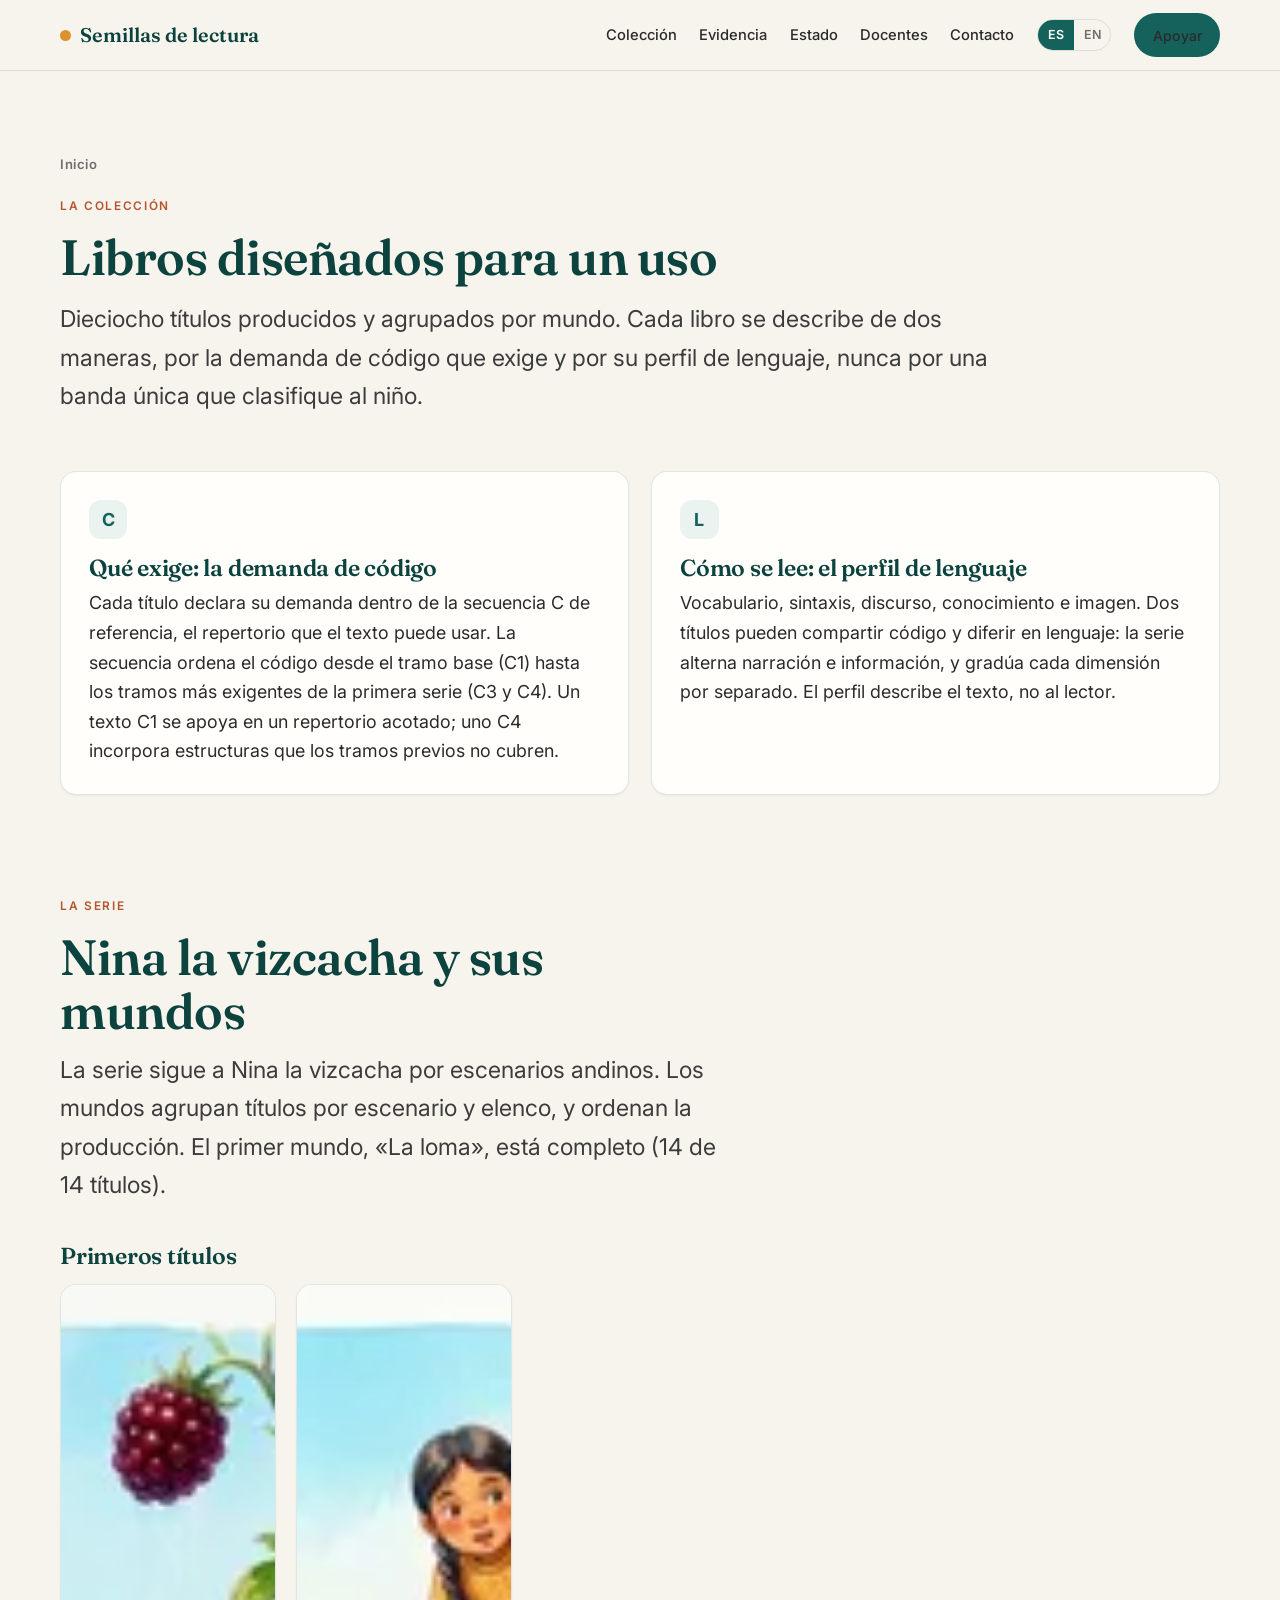
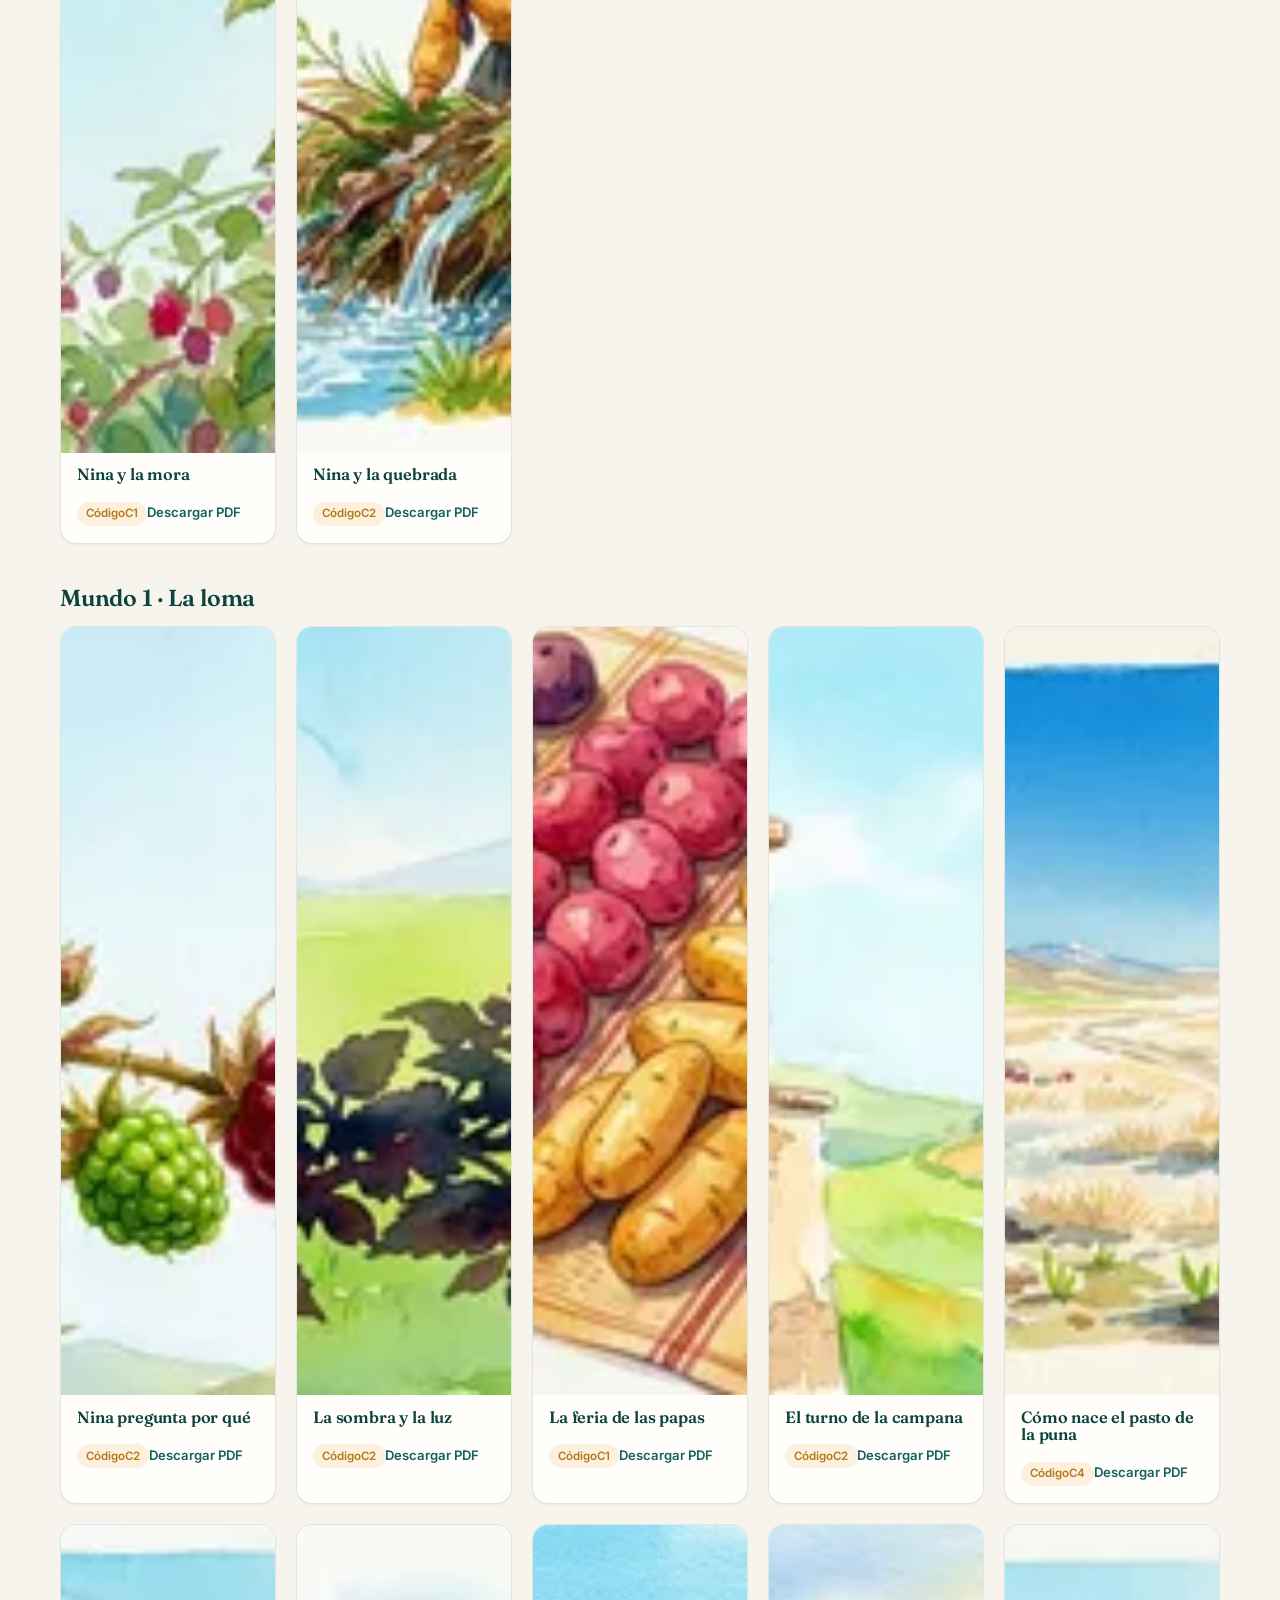
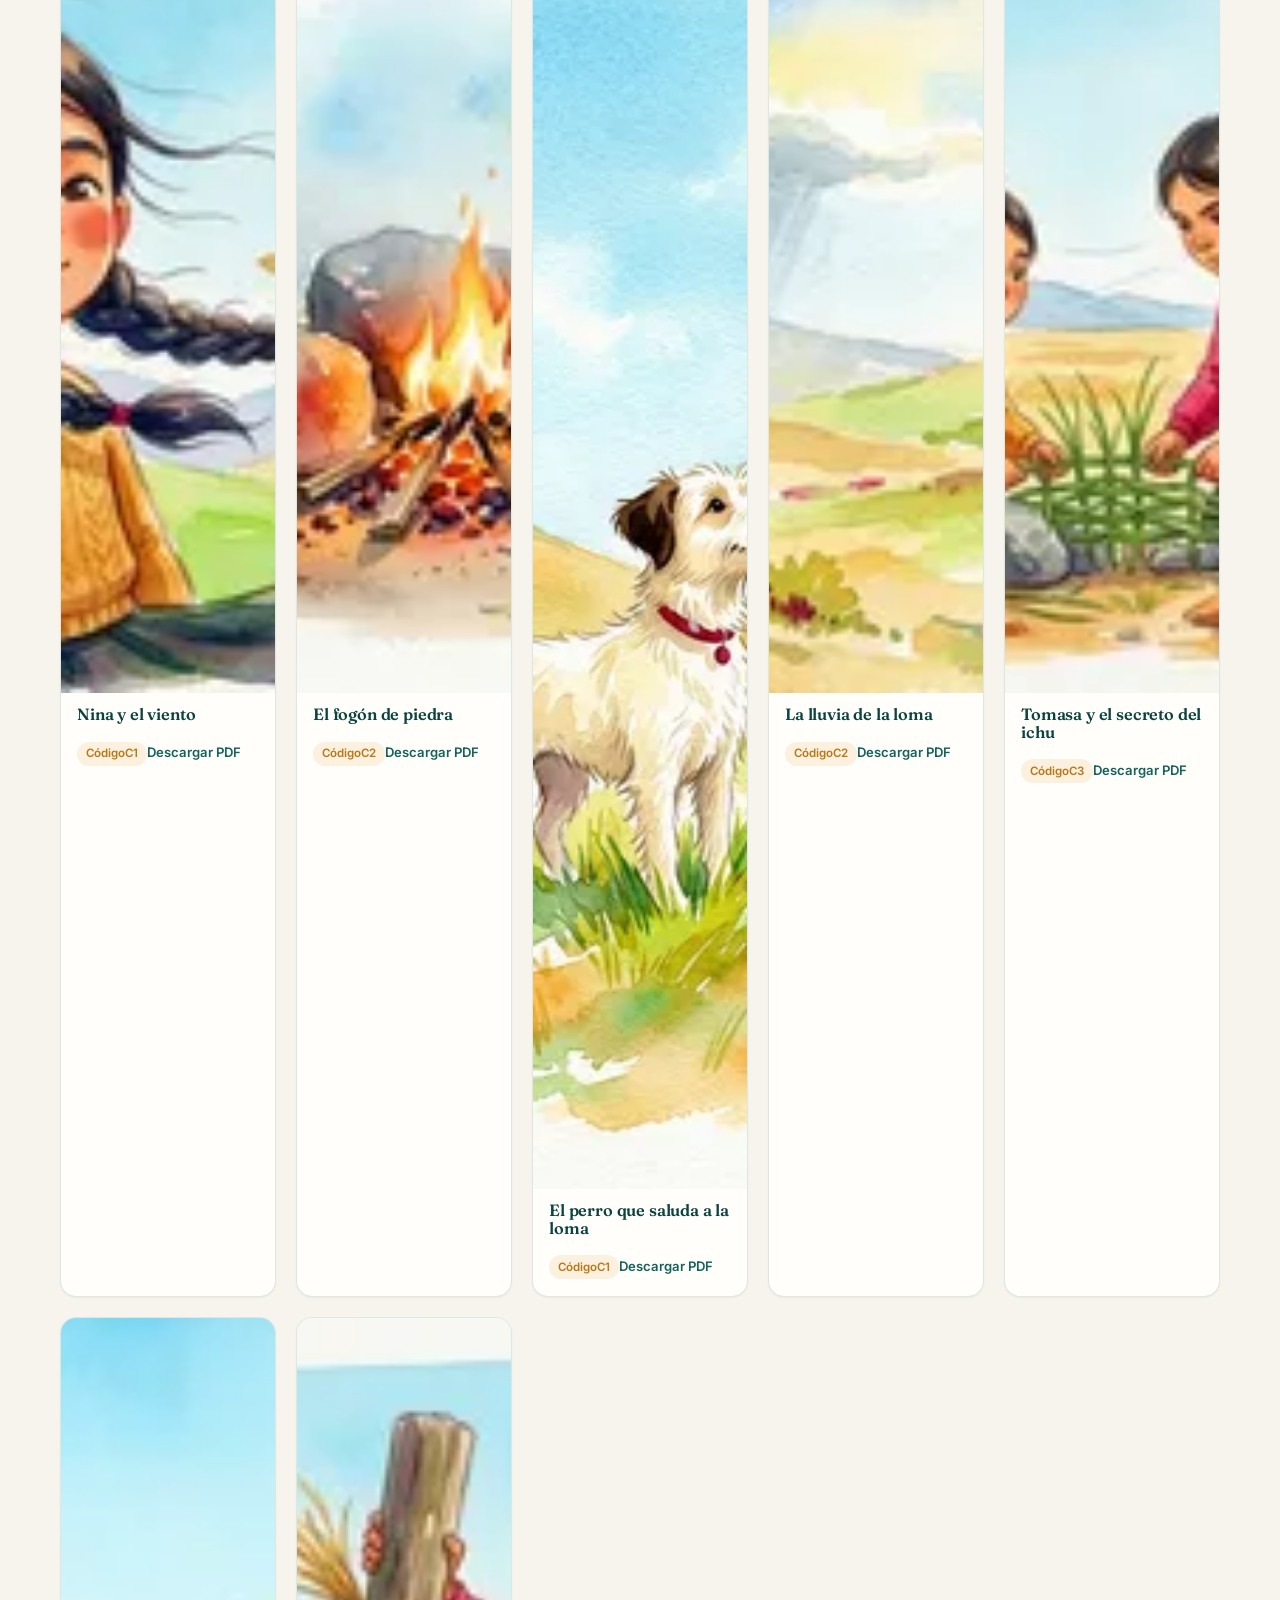
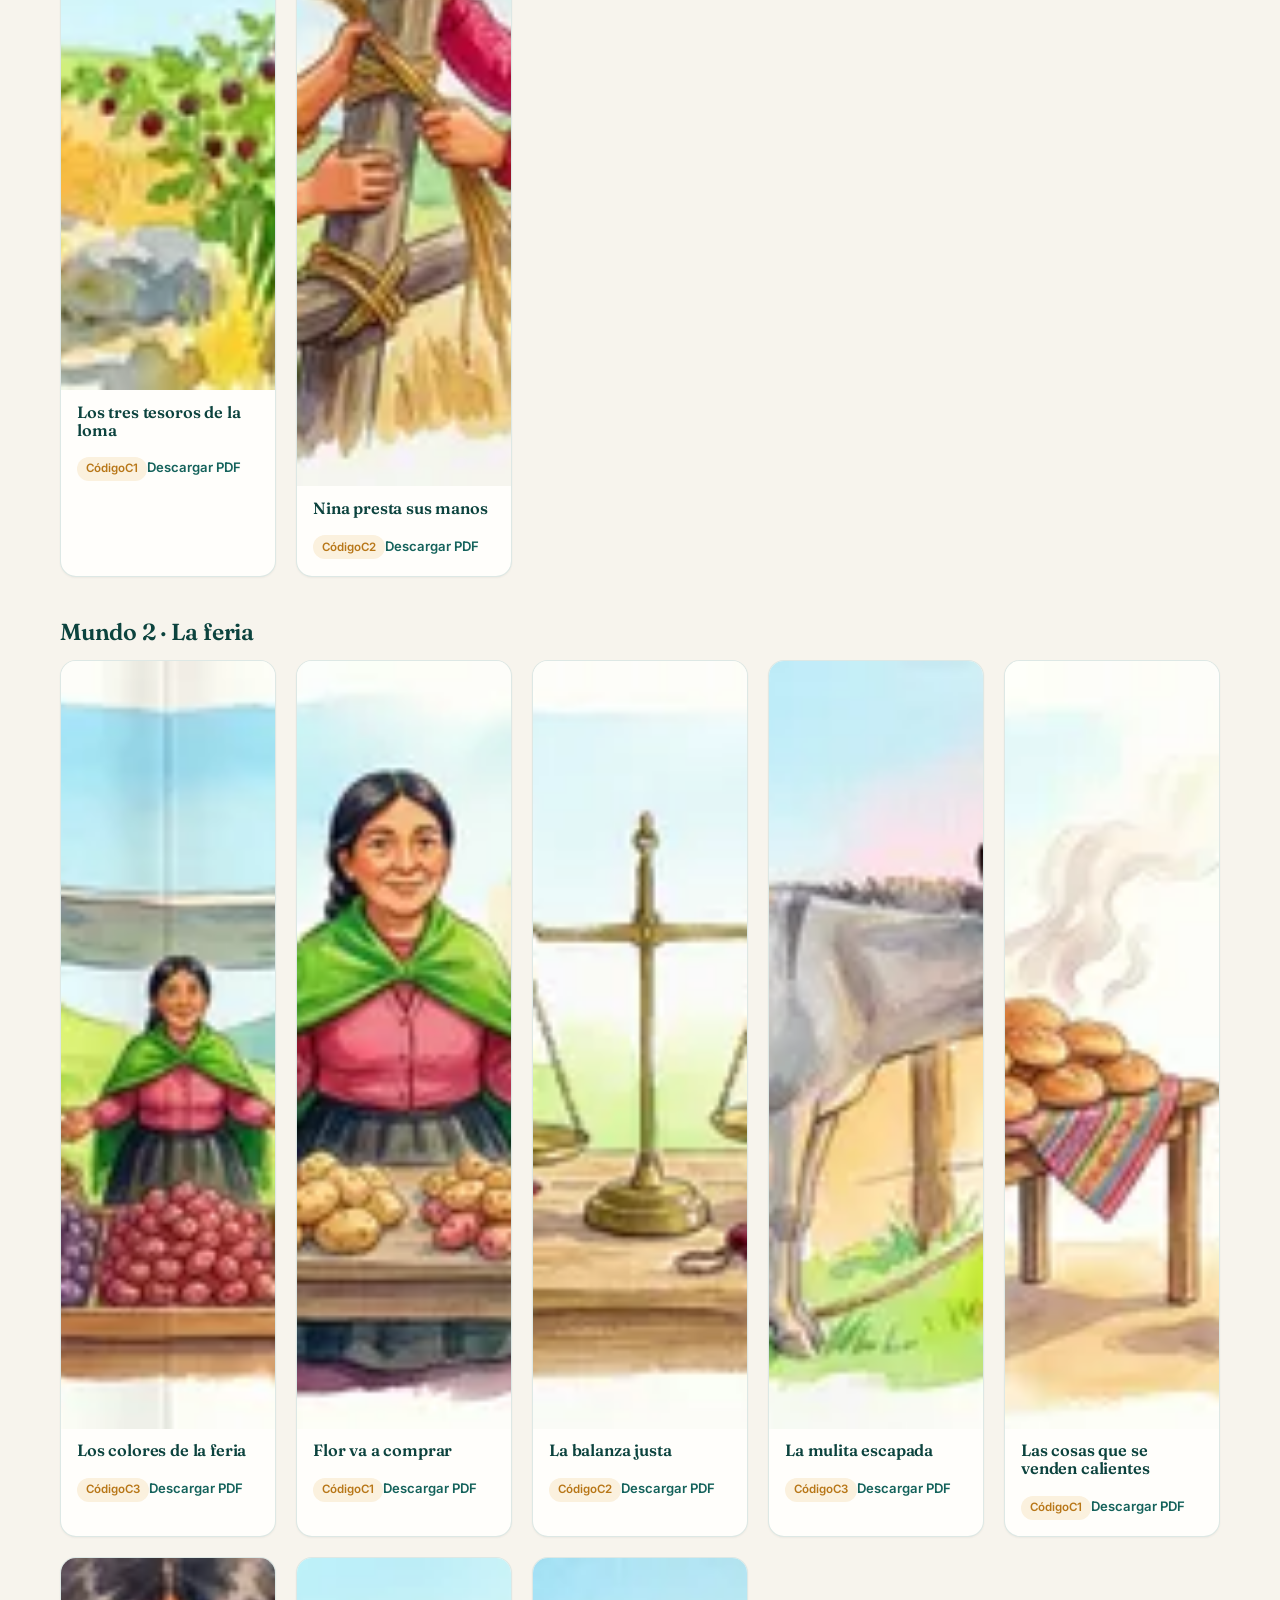
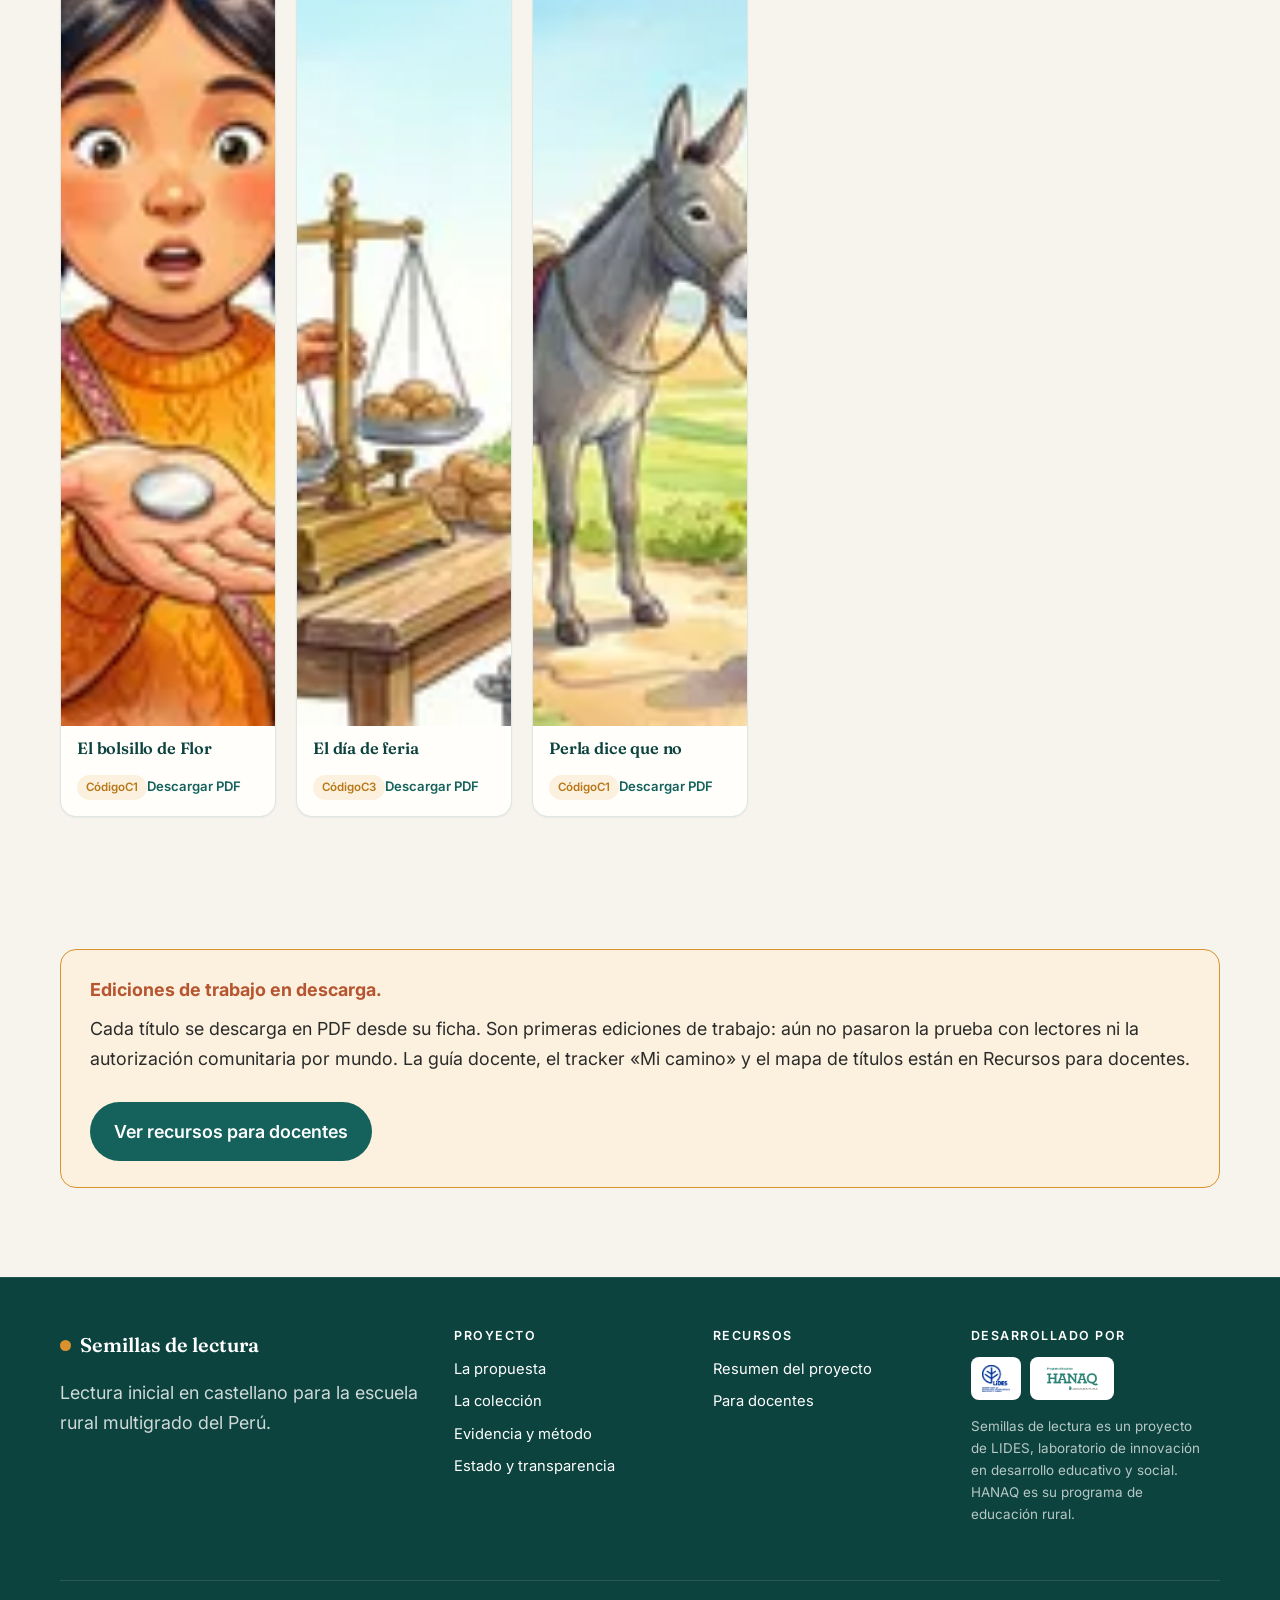
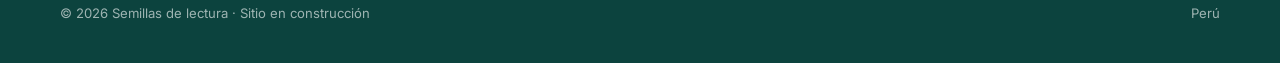
==== coleccion/index.html @ c4da106d "Actualiza sitio 2026-10-01 19:06" ====
<!DOCTYPE html><html lang="es"> <head><meta charset="utf-8"><meta name="viewport" content="width=device-width, initial-scale=1"><title>La colección · Semillas de lectura</title><meta name="description" content="Dieciocho libros con acuarelas originales, descritos por su demanda de código y su perfil de lenguaje."><link rel="preconnect" href="https://fonts.googleapis.com"><link rel="preconnect" href="https://fonts.gstatic.com" crossorigin><link href="https://fonts.googleapis.com/css2?family=Fraunces:opsz,wght@9..144,400;9..144,500;9..144,600;9..144,700&family=Inter:wght@400;500;600;700&display=swap" rel="stylesheet"><link rel="stylesheet" href="/_astro/index.ClfgWngN.css">
<style>.books-group[data-astro-cid-faalltie]{margin-bottom:2.6rem}.books-group[data-astro-cid-faalltie] h3[data-astro-cid-faalltie]{margin-bottom:1rem}
</style></head> <body> <header class="site-header"> <div class="wrap"> <a class="brand" href="/"> <span class="dot"></span> Semillas de lectura </a> <nav class="nav" aria-label="Principal"> <a href="/coleccion/">Colección</a><a href="/evidencia/">Evidencia</a><a href="/estado/">Estado</a><a href="/docentes/">Docentes</a><a href="/#contacto">Contacto</a> <div class="lang"> <a href="/" class="active" aria-current="true"> ES </a><a href="/en/" class> EN </a> </div> <a class="btn btn--primary" href="/#contacto" style="padding:.6rem 1.1rem;font-size:.88rem"> Apoyar </a> </nav> </div> </header> <main>  <section class="page-hero"> <div class="wrap"> <a class="breadcrumb" href="/">Inicio</a> <p class="eyebrow" style="margin-top:1.2rem">La colección</p> <h1>Libros diseñados para un uso</h1> <p class="lead measure">
Dieciocho títulos producidos y agrupados por mundo. Cada libro se describe de dos maneras,
        por la demanda de código que exige y por su perfil de lenguaje, nunca por una banda única que
        clasifique al niño.
</p> </div> </section> <section class="section" style="padding-top:1.5rem"> <div class="wrap grid grid--2"> <article class="card" data-reveal> <span class="card__kicker">C</span> <h3>Qué exige: la demanda de código</h3> <p>
Cada título declara su demanda dentro de la secuencia C de referencia, el repertorio que el
          texto puede usar. La secuencia ordena el código desde el tramo base (C1) hasta los tramos
          más exigentes de la primera serie (C3 y C4). Un texto C1 se apoya en un repertorio
          acotado; uno C4 incorpora estructuras que los tramos previos no cubren.
</p> </article> <article class="card" data-reveal> <span class="card__kicker">L</span> <h3>Cómo se lee: el perfil de lenguaje</h3> <p>
Vocabulario, sintaxis, discurso, conocimiento e imagen. Dos títulos pueden compartir código
          y diferir en lenguaje: la serie alterna narración e información, y gradúa cada dimensión
          por separado. El perfil describe el texto, no al lector.
</p> </article> </div> </section> <section class="section" style="padding-top:0"> <div class="wrap"> <div class="section-head" data-reveal> <p class="eyebrow">La serie</p> <h2>Nina la vizcacha y sus mundos</h2> <p class="lead">
La serie sigue a Nina la vizcacha por escenarios andinos. Los mundos agrupan títulos por
          escenario y elenco, y ordenan la producción. El primer mundo, «La loma», está completo
          (14 de 14 títulos).
</p> </div> <div class="books-group" data-reveal data-astro-cid-faalltie><h3 data-astro-cid-faalltie>Primeros títulos</h3><div class="books" data-astro-cid-faalltie><article class="book" data-astro-cid-faalltie><img src="/_astro/t01-e2.sLxuj5t8_15q7Nx.webp" srcset="/_astro/t01-e2.sLxuj5t8_RbbiI.webp 300w, /_astro/t01-e2.sLxuj5t8_1Rnuko.webp 600w" alt="Portada de Nina y la mora" sizes="(max-width: 700px) 45vw, 220px" data-astro-cid-faalltie="true" loading="lazy" decoding="async" fetchpriority="auto" width="1408" height="768"><div class="book__meta" data-astro-cid-faalltie><h4 data-astro-cid-faalltie>Nina y la mora</h4><span class="badge" data-astro-cid-faalltie>CódigoC1</span><a class="book__dl" href="/descargas/libros/t01-nina-y-la-mora.pdf" download data-astro-cid-faalltie>Descargar PDF</a></div></article><article class="book" data-astro-cid-faalltie><img src="/_astro/t03-e3.Bn-raiil_ZwWPAC.webp" srcset="/_astro/t03-e3.Bn-raiil_DXd2w.webp 300w, /_astro/t03-e3.Bn-raiil_1Eaw4c.webp 600w" alt="Portada de Nina y la quebrada" sizes="(max-width: 700px) 45vw, 220px" data-astro-cid-faalltie="true" loading="lazy" decoding="async" fetchpriority="auto" width="1408" height="768"><div class="book__meta" data-astro-cid-faalltie><h4 data-astro-cid-faalltie>Nina y la quebrada</h4><span class="badge" data-astro-cid-faalltie>CódigoC2</span><a class="book__dl" href="/descargas/libros/t03-nina-y-la-quebrada.pdf" download data-astro-cid-faalltie>Descargar PDF</a></div></article></div></div><div class="books-group" data-reveal data-astro-cid-faalltie><h3 data-astro-cid-faalltie>Mundo 1 · La loma</h3><div class="books" data-astro-cid-faalltie><article class="book" data-astro-cid-faalltie><img src="/_astro/w103-e2.fLUdlv_I_Z1RNAmy.webp" srcset="/_astro/w103-e2.fLUdlv_I_1c2yXV.webp 300w, /_astro/w103-e2.fLUdlv_I_Z1fdb8v.webp 600w" alt="Portada de Nina pregunta por qué" sizes="(max-width: 700px) 45vw, 220px" data-astro-cid-faalltie="true" loading="lazy" decoding="async" fetchpriority="auto" width="1408" height="768"><div class="book__meta" data-astro-cid-faalltie><h4 data-astro-cid-faalltie>Nina pregunta por qué</h4><span class="badge" data-astro-cid-faalltie>CódigoC2</span><a class="book__dl" href="/descargas/libros/w103-nina-pregunta-por-que.pdf" download data-astro-cid-faalltie>Descargar PDF</a></div></article><article class="book" data-astro-cid-faalltie><img src="/_astro/w104-e3.R_a1YE_q_Z2hXkfQ.webp" srcset="/_astro/w104-e3.R_a1YE_q_2agpoy.webp 300w, /_astro/w104-e3.R_a1YE_q_ZgYkHS.webp 600w" alt="Portada de La sombra y la luz" sizes="(max-width: 700px) 45vw, 220px" data-astro-cid-faalltie="true" loading="lazy" decoding="async" fetchpriority="auto" width="1408" height="768"><div class="book__meta" data-astro-cid-faalltie><h4 data-astro-cid-faalltie>La sombra y la luz</h4><span class="badge" data-astro-cid-faalltie>CódigoC2</span><a class="book__dl" href="/descargas/libros/w104-la-sombra-y-la-luz.pdf" download data-astro-cid-faalltie>Descargar PDF</a></div></article><article class="book" data-astro-cid-faalltie><img src="/_astro/w105-e2.Df4O6lzq_1nePKT.webp" srcset="/_astro/w105-e2.Df4O6lzq_Z2iFlyg.webp 300w, /_astro/w105-e2.Df4O6lzq_kg28e.webp 600w" alt="Portada de La feria de las papas" sizes="(max-width: 700px) 45vw, 220px" data-astro-cid-faalltie="true" loading="lazy" decoding="async" fetchpriority="auto" width="1408" height="768"><div class="book__meta" data-astro-cid-faalltie><h4 data-astro-cid-faalltie>La feria de las papas</h4><span class="badge" data-astro-cid-faalltie>CódigoC1</span><a class="book__dl" href="/descargas/libros/w105-la-feria-de-las-papas.pdf" download data-astro-cid-faalltie>Descargar PDF</a></div></article><article class="book" data-astro-cid-faalltie><img src="/_astro/w106-e1.AVZybhZU_ZyYQnu.webp" srcset="/_astro/w106-e1.AVZybhZU_Z22vcxj.webp 300w, /_astro/w106-e1.AVZybhZU_Aqb9b.webp 600w" alt="Portada de El turno de la campana" sizes="(max-width: 700px) 45vw, 220px" data-astro-cid-faalltie="true" loading="lazy" decoding="async" fetchpriority="auto" width="1408" height="768"><div class="book__meta" data-astro-cid-faalltie><h4 data-astro-cid-faalltie>El turno de la campana</h4><span class="badge" data-astro-cid-faalltie>CódigoC2</span><a class="book__dl" href="/descargas/libros/w106-el-turno-de-la-campana.pdf" download data-astro-cid-faalltie>Descargar PDF</a></div></article><article class="book" data-astro-cid-faalltie><img src="/_astro/w107-e1.T4I17C34_ZMU4wg.webp" srcset="/_astro/w107-e1.T4I17C34_ZXainv.webp 300w, /_astro/w107-e1.T4I17C34_Z2mpus.webp 600w" alt="Portada de Cómo nace el pasto de la puna" sizes="(max-width: 700px) 45vw, 220px" data-astro-cid-faalltie="true" loading="lazy" decoding="async" fetchpriority="auto" width="1376" height="768"><div class="book__meta" data-astro-cid-faalltie><h4 data-astro-cid-faalltie>Cómo nace el pasto de la puna</h4><span class="badge" data-astro-cid-faalltie>CódigoC4</span><a class="book__dl" href="/descargas/libros/w107-como-nace-el-pasto.pdf" download data-astro-cid-faalltie>Descargar PDF</a></div></article><article class="book" data-astro-cid-faalltie><img src="/_astro/w108-e1.BvR2Yei-_Z1K8J2W.webp" srcset="/_astro/w108-e1.BvR2Yei-_Z1zNYDC.webp 300w, /_astro/w108-e1.BvR2Yei-_137o2R.webp 600w" alt="Portada de Nina y el viento" sizes="(max-width: 700px) 45vw, 220px" data-astro-cid-faalltie="true" loading="lazy" decoding="async" fetchpriority="auto" width="1408" height="768"><div class="book__meta" data-astro-cid-faalltie><h4 data-astro-cid-faalltie>Nina y el viento</h4><span class="badge" data-astro-cid-faalltie>CódigoC1</span><a class="book__dl" href="/descargas/libros/w108-nina-y-el-viento.pdf" download data-astro-cid-faalltie>Descargar PDF</a></div></article><article class="book" data-astro-cid-faalltie><img src="/_astro/w109-e2.fu4FG2HN_1CjPej.webp" srcset="/_astro/w109-e2.fu4FG2HN_Z6bGh.webp 300w, /_astro/w109-e2.fu4FG2HN_Z2rlVNI.webp 600w" alt="Portada de El fogón de piedra" sizes="(max-width: 700px) 45vw, 220px" data-astro-cid-faalltie="true" loading="lazy" decoding="async" fetchpriority="auto" width="1408" height="768"><div class="book__meta" data-astro-cid-faalltie><h4 data-astro-cid-faalltie>El fogón de piedra</h4><span class="badge" data-astro-cid-faalltie>CódigoC2</span><a class="book__dl" href="/descargas/libros/w109-el-fogon-de-piedra.pdf" download data-astro-cid-faalltie>Descargar PDF</a></div></article><article class="book" data-astro-cid-faalltie><img src="/_astro/w110-e1.D6E14DRG_hHww2.webp" srcset="/_astro/w110-e1.D6E14DRG_Z1yFc9W.webp 300w, /_astro/w110-e1.D6E14DRG_1hmWuc.webp 600w" alt="Portada de El perro que saluda a la loma" sizes="(max-width: 700px) 45vw, 220px" data-astro-cid-faalltie="true" loading="lazy" decoding="async" fetchpriority="auto" width="848" height="1264"><div class="book__meta" data-astro-cid-faalltie><h4 data-astro-cid-faalltie>El perro que saluda a la loma</h4><span class="badge" data-astro-cid-faalltie>CódigoC1</span><a class="book__dl" href="/descargas/libros/w110-el-perro-que-saluda.pdf" download data-astro-cid-faalltie>Descargar PDF</a></div></article><article class="book" data-astro-cid-faalltie><img src="/_astro/w111-e1.CtER88pp_1R3Mps.webp" srcset="/_astro/w111-e1.CtER88pp_U9Hvu.webp 300w, /_astro/w111-e1.CtER88pp_1PWAox.webp 600w" alt="Portada de La lluvia de la loma" sizes="(max-width: 700px) 45vw, 220px" data-astro-cid-faalltie="true" loading="lazy" decoding="async" fetchpriority="auto" width="1376" height="768"><div class="book__meta" data-astro-cid-faalltie><h4 data-astro-cid-faalltie>La lluvia de la loma</h4><span class="badge" data-astro-cid-faalltie>CódigoC2</span><a class="book__dl" href="/descargas/libros/w111-la-lluvia-de-la-loma.pdf" download data-astro-cid-faalltie>Descargar PDF</a></div></article><article class="book" data-astro-cid-faalltie><img src="/_astro/w112-e3.Cd_GBD3k_Z1LXmR.webp" srcset="/_astro/w112-e3.Cd_GBD3k_2eIkcw.webp 300w, /_astro/w112-e3.Cd_GBD3k_ZcwpTU.webp 600w" alt="Portada de Tomasa y el secreto del ichu" sizes="(max-width: 700px) 45vw, 220px" data-astro-cid-faalltie="true" loading="lazy" decoding="async" fetchpriority="auto" width="1408" height="768"><div class="book__meta" data-astro-cid-faalltie><h4 data-astro-cid-faalltie>Tomasa y el secreto del ichu</h4><span class="badge" data-astro-cid-faalltie>CódigoC3</span><a class="book__dl" href="/descargas/libros/w112-tomasa-y-el-ichu.pdf" download data-astro-cid-faalltie>Descargar PDF</a></div></article><article class="book" data-astro-cid-faalltie><img src="/_astro/w113-e1.BZIQTtIN_2awHPX.webp" srcset="/_astro/w113-e1.BZIQTtIN_1RCTyQ.webp 300w, /_astro/w113-e1.BZIQTtIN_uqyEO.webp 600w" alt="Portada de Los tres tesoros de la loma" sizes="(max-width: 700px) 45vw, 220px" data-astro-cid-faalltie="true" loading="lazy" decoding="async" fetchpriority="auto" width="1584" height="672"><div class="book__meta" data-astro-cid-faalltie><h4 data-astro-cid-faalltie>Los tres tesoros de la loma</h4><span class="badge" data-astro-cid-faalltie>CódigoC1</span><a class="book__dl" href="/descargas/libros/w113-los-tesoros-de-la-loma.pdf" download data-astro-cid-faalltie>Descargar PDF</a></div></article><article class="book" data-astro-cid-faalltie><img src="/_astro/w114-e3.BW_A-zri_DUTky.webp" srcset="/_astro/w114-e3.BW_A-zri_Z1F4XEt.webp 300w, /_astro/w114-e3.BW_A-zri_WQp21.webp 600w" alt="Portada de Nina presta sus manos" sizes="(max-width: 700px) 45vw, 220px" data-astro-cid-faalltie="true" loading="lazy" decoding="async" fetchpriority="auto" width="1408" height="768"><div class="book__meta" data-astro-cid-faalltie><h4 data-astro-cid-faalltie>Nina presta sus manos</h4><span class="badge" data-astro-cid-faalltie>CódigoC2</span><a class="book__dl" href="/descargas/libros/w114-nina-presta-sus-manos.pdf" download data-astro-cid-faalltie>Descargar PDF</a></div></article></div></div><div class="books-group" data-reveal data-astro-cid-faalltie><h3 data-astro-cid-faalltie>Mundo 2 · La feria</h3><div class="books" data-astro-cid-faalltie><article class="book" data-astro-cid-faalltie><img src="/_astro/w201-e1.QCZhQMul_1CtIqF.webp" srcset="/_astro/w201-e1.QCZhQMul_ZY8dBL.webp 300w, /_astro/w201-e1.QCZhQMul_1DNa4I.webp 600w" alt="Portada de Los colores de la feria" sizes="(max-width: 700px) 45vw, 220px" data-astro-cid-faalltie="true" loading="lazy" decoding="async" fetchpriority="auto" width="1408" height="768"><div class="book__meta" data-astro-cid-faalltie><h4 data-astro-cid-faalltie>Los colores de la feria</h4><span class="badge" data-astro-cid-faalltie>CódigoC3</span><a class="book__dl" href="/descargas/libros/w201-los-colores-de-la-feria.pdf" download data-astro-cid-faalltie>Descargar PDF</a></div></article><article class="book" data-astro-cid-faalltie><img src="/_astro/w202-e2.CMrBh3ew_2bG06i.webp" srcset="/_astro/w202-e2.CMrBh3ew_Z2r5rrl.webp 300w, /_astro/w202-e2.CMrBh3ew_bPVf9.webp 600w" alt="Portada de Flor va a comprar" sizes="(max-width: 700px) 45vw, 220px" data-astro-cid-faalltie="true" loading="lazy" decoding="async" fetchpriority="auto" width="1408" height="768"><div class="book__meta" data-astro-cid-faalltie><h4 data-astro-cid-faalltie>Flor va a comprar</h4><span class="badge" data-astro-cid-faalltie>CódigoC1</span><a class="book__dl" href="/descargas/libros/w202-flor-va-a-comprar.pdf" download data-astro-cid-faalltie>Descargar PDF</a></div></article><article class="book" data-astro-cid-faalltie><img src="/_astro/w203-e1.7yzkDyVJ_1PXMFQ.webp" srcset="/_astro/w203-e1.7yzkDyVJ_Yn1J1.webp 300w, /_astro/w203-e1.7yzkDyVJ_Z1rRInq.webp 600w" alt="Portada de La balanza justa" sizes="(max-width: 700px) 45vw, 220px" data-astro-cid-faalltie="true" loading="lazy" decoding="async" fetchpriority="auto" width="1408" height="768"><div class="book__meta" data-astro-cid-faalltie><h4 data-astro-cid-faalltie>La balanza justa</h4><span class="badge" data-astro-cid-faalltie>CódigoC2</span><a class="book__dl" href="/descargas/libros/w203-la-balanza-justa.pdf" download data-astro-cid-faalltie>Descargar PDF</a></div></article><article class="book" data-astro-cid-faalltie><img src="/_astro/w204-e1.b86aSP2d_2ibm15.webp" srcset="/_astro/w204-e1.b86aSP2d_venCR.webp 300w, /_astro/w204-e1.b86aSP2d_Z1V1mtz.webp 600w" alt="Portada de La mulita escapada" sizes="(max-width: 700px) 45vw, 220px" data-astro-cid-faalltie="true" loading="lazy" decoding="async" fetchpriority="auto" width="1408" height="768"><div class="book__meta" data-astro-cid-faalltie><h4 data-astro-cid-faalltie>La mulita escapada</h4><span class="badge" data-astro-cid-faalltie>CódigoC3</span><a class="book__dl" href="/descargas/libros/w204-la-mulita-escapada.pdf" download data-astro-cid-faalltie>Descargar PDF</a></div></article><article class="book" data-astro-cid-faalltie><img src="/_astro/w205-e1.Km6_EWou_23s5Tm.webp" srcset="/_astro/w205-e1.Km6_EWou_1tMKsD.webp 300w, /_astro/w205-e1.Km6_EWou_ZWrYDN.webp 600w" alt="Portada de Las cosas que se venden calientes" sizes="(max-width: 700px) 45vw, 220px" data-astro-cid-faalltie="true" loading="lazy" decoding="async" fetchpriority="auto" width="1408" height="768"><div class="book__meta" data-astro-cid-faalltie><h4 data-astro-cid-faalltie>Las cosas que se venden calientes</h4><span class="badge" data-astro-cid-faalltie>CódigoC1</span><a class="book__dl" href="/descargas/libros/w205-las-cosas-calientes.pdf" download data-astro-cid-faalltie>Descargar PDF</a></div></article><article class="book" data-astro-cid-faalltie><img src="/_astro/w206-e2.CMnE1egJ_jD8Aw.webp" srcset="/_astro/w206-e2.CMnE1egJ_16mJYe.webp 300w, /_astro/w206-e2.CMnE1egJ_Z1kS08d.webp 600w" alt="Portada de El bolsillo de Flor" sizes="(max-width: 700px) 45vw, 220px" data-astro-cid-faalltie="true" loading="lazy" decoding="async" fetchpriority="auto" width="1408" height="768"><div class="book__meta" data-astro-cid-faalltie><h4 data-astro-cid-faalltie>El bolsillo de Flor</h4><span class="badge" data-astro-cid-faalltie>CódigoC1</span><a class="book__dl" href="/descargas/libros/w206-el-bolsillo-de-flor.pdf" download data-astro-cid-faalltie>Descargar PDF</a></div></article><article class="book" data-astro-cid-faalltie><img src="/_astro/w207-e2.BSe4oR2a_ZPOp1u.webp" srcset="/_astro/w207-e2.BSe4oR2a_1o4TiV.webp 300w, /_astro/w207-e2.BSe4oR2a_Z13aPNv.webp 600w" alt="Portada de El día de feria" sizes="(max-width: 700px) 45vw, 220px" data-astro-cid-faalltie="true" loading="lazy" decoding="async" fetchpriority="auto" width="1408" height="768"><div class="book__meta" data-astro-cid-faalltie><h4 data-astro-cid-faalltie>El día de feria</h4><span class="badge" data-astro-cid-faalltie>CódigoC3</span><a class="book__dl" href="/descargas/libros/w207-el-dia-de-feria.pdf" download data-astro-cid-faalltie>Descargar PDF</a></div></article><article class="book" data-astro-cid-faalltie><img src="/_astro/w208-e1.C6i0ZL9q_Z1yROrA.webp" srcset="/_astro/w208-e1.C6i0ZL9q_HCDzg.webp 300w, /_astro/w208-e1.C6i0ZL9q_Z1IC6xb.webp 600w" alt="Portada de Perla dice que no" sizes="(max-width: 700px) 45vw, 220px" data-astro-cid-faalltie="true" loading="lazy" decoding="async" fetchpriority="auto" width="1408" height="768"><div class="book__meta" data-astro-cid-faalltie><h4 data-astro-cid-faalltie>Perla dice que no</h4><span class="badge" data-astro-cid-faalltie>CódigoC1</span><a class="book__dl" href="/descargas/libros/w208-perla-dice-que-no.pdf" download data-astro-cid-faalltie>Descargar PDF</a></div></article></div></div> </div> </section> <section class="section" style="padding-top:0"> <div class="wrap"> <div class="callout" data-reveal> <strong>Ediciones de trabajo en descarga.</strong> <p style="margin-top:.6rem">
Cada título se descarga en PDF desde su ficha. Son primeras ediciones de trabajo: aún no
          pasaron la prueba con lectores ni la autorización comunitaria por mundo. La guía docente,
          el tracker «Mi camino» y el mapa de títulos están en Recursos para docentes.
</p> <div class="actions"> <a class="btn btn--primary" href="/docentes/">Ver recursos para docentes</a> </div> </div> </div> </section>  </main> <footer class="site-footer"> <div class="wrap"> <div class="footer-grid"> <div> <a class="brand" href="/" style="color:#fff"> <span class="dot"></span> Semillas de lectura </a> <p style="margin-top:1rem;max-width:34ch">Lectura inicial en castellano para la escuela rural multigrado del Perú.</p> </div> <div> <h4>Proyecto</h4> <ul> <li><a href="/#propuesta">La propuesta</a></li> <li><a href="/coleccion/">La colección</a></li> <li><a href="/evidencia/">Evidencia y método</a></li> <li><a href="/estado/">Estado y transparencia</a></li> </ul> </div> <div> <h4>Recursos</h4> <ul> <li><a href="/#contacto">Resumen del proyecto</a></li> <li><a href="/docentes/">Para docentes</a></li> </ul> </div> <div> <h4>Desarrollado por</h4> <div class="partners"> <span class="partner"> <img src="/_astro/lides.CYbPKds-.jpg" alt="LIDES"> </span> <span class="partner"> <img src="/_astro/hanaq.DK8jzokl.png" alt="HANAQ"> </span> </div> <p class="partner-note">Semillas de lectura es un proyecto de LIDES, laboratorio de innovación en desarrollo educativo y social. HANAQ es su programa de educación rural.</p> </div> </div> <div class="footer-note"> <span>© 2026 Semillas de lectura · Sitio en construcción</span> <span>Perú</span> </div> </div> </footer> <script type="module">const t=document.querySelectorAll("[data-reveal]");if("IntersectionObserver"in window){const e=new IntersectionObserver(s=>{s.forEach(r=>{r.isIntersecting&&(r.target.classList.add("is-visible"),e.unobserve(r.target))})},{rootMargin:"0px 0px -10% 0px",threshold:.08});t.forEach(s=>e.observe(s))}else t.forEach(e=>e.classList.add("is-visible"));</script> </body> </html>
---- _astro/index.ClfgWngN.css ----
:root{--verde: #14625b;--verde-900: #0c433e;--verde-700: #14625b;--verde-500: #2f8d83;--verde-100: #eaf3f0;--ambar: #d9922e;--ambar-700: #b87718;--ambar-100: #fbf1de;--terra: #b6552f;--terra-100: #f6e7df;--papel: #f7f4ed;--papel-2: #fffefb;--tinta: #2b2b2b;--gris: #6e6e6e;--linea: rgba(20, 98, 91, .14);--max: 1160px;--font-display: "Fraunces", Georgia, "Times New Roman", serif;--font-body: "Inter", system-ui, -apple-system, "Segoe UI", sans-serif;--shadow-sm: 0 1px 2px rgba(43, 43, 43, .05);--shadow: 0 2px 4px rgba(43, 43, 43, .04), 0 24px 48px -24px rgba(20, 98, 91, .28);--radius: 16px;--radius-sm: 10px;--step-0: clamp(1.02rem, .98rem + .2vw, 1.12rem);--step-1: clamp(1.2rem, 1.1rem + .5vw, 1.45rem);--step-2: clamp(1.5rem, 1.3rem + 1vw, 2.1rem);--step-3: clamp(2rem, 1.5rem + 2.2vw, 3.1rem);--step-4: clamp(2.6rem, 1.8rem + 4vw, 4.6rem)}*,*:before,*:after{box-sizing:border-box}html{scroll-behavior:smooth;-webkit-text-size-adjust:100%}body{margin:0;font-family:var(--font-body);font-size:var(--step-0);line-height:1.65;color:var(--tinta);background:var(--papel);-webkit-font-smoothing:antialiased;text-rendering:optimizeLegibility}img{max-width:100%;display:block}a{color:var(--verde);text-underline-offset:3px}h1,h2,h3,h4{font-family:var(--font-display);font-weight:600;line-height:1.08;letter-spacing:-.01em;color:var(--verde-900);margin:0;font-optical-sizing:auto}h1{font-size:var(--step-4)}h2{font-size:var(--step-3)}h3{font-size:var(--step-1)}p{margin:0 0 1rem}.wrap{width:min(var(--max),92vw);margin-inline:auto}.section{padding:clamp(3.5rem,7vw,6.5rem) 0}.section--tint{background:var(--verde-100)}.section--papel2{background:var(--papel-2)}.eyebrow{font-weight:600;text-transform:uppercase;letter-spacing:.14em;font-size:.74rem;color:var(--terra);margin:0 0 .9rem}.lead{font-size:var(--step-1);color:#3c3c3c;max-width:62ch}.section-head{max-width:60ch;margin-bottom:2.4rem}.section-head p{margin-top:.8rem}.measure{max-width:68ch}.page-hero{padding:clamp(3rem,6vw,5rem) 0 clamp(.5rem,2vw,1rem)}.page-hero h1{font-size:var(--step-3);max-width:24ch}.page-hero .lead{margin-top:1rem}.breadcrumb{font-size:.82rem;font-weight:600;letter-spacing:.04em;color:var(--gris);text-decoration:none}.breadcrumb:hover{color:var(--verde)}.btn{display:inline-flex;align-items:center;gap:.5rem;font-weight:600;padding:.85rem 1.45rem;border-radius:999px;text-decoration:none;border:1.5px solid transparent;transition:transform .18s ease,box-shadow .18s ease,background .18s ease,color .18s ease;will-change:transform}.btn--primary{background:var(--verde);color:#fff}.btn--primary:hover{background:var(--verde-900);transform:translateY(-2px);box-shadow:var(--shadow)}.btn--accent{background:var(--ambar);color:#3a2600}.btn--accent:hover{background:var(--ambar-700);transform:translateY(-2px);box-shadow:var(--shadow)}.btn--ghost{border-color:#fff9;color:#fff}.btn--ghost:hover{background:#ffffff24}.btn--outline{border-color:var(--verde);color:var(--verde)}.btn--outline:hover{background:var(--verde);color:#fff}.actions{display:flex;flex-wrap:wrap;gap:.9rem;margin-top:1.8rem}.site-header{position:sticky;top:0;z-index:50;background:#f7f4edd1;backdrop-filter:saturate(1.3) blur(12px);border-bottom:1px solid var(--linea)}.site-header .wrap{display:flex;align-items:center;gap:1.4rem;min-height:4.4rem}.brand{display:flex;align-items:center;gap:.55rem;font-family:var(--font-display);font-size:1.24rem;font-weight:600;color:var(--verde-900);text-decoration:none}.brand .dot{width:.7rem;height:.7rem;border-radius:50%;background:var(--ambar)}.nav{margin-left:auto;display:flex;gap:1.4rem;align-items:center}.nav a{color:var(--tinta);text-decoration:none;font-size:.92rem;font-weight:500}.nav a:hover{color:var(--verde)}.lang{display:flex;border:1px solid var(--linea);border-radius:999px;overflow:hidden}.lang a{padding:.28rem .62rem;font-size:.78rem;font-weight:600;text-decoration:none;color:var(--gris)}.lang a.active{background:var(--verde);color:#fff}@media(max-width:820px){.nav{display:none}}.hero{position:relative;isolation:isolate;overflow:hidden;color:#fff}.hero .bg{position:absolute;inset:0;width:100%;height:100%;object-fit:cover;z-index:-2}.hero:after{content:"";position:absolute;inset:0;z-index:-1;background:linear-gradient(180deg,#0c433e80,#0c433edb)}.hero__inner{padding:clamp(4.5rem,11vw,9rem) 0}.hero h1{color:#fff;max-width:18ch}.hero .lead{color:#ffffffe6;margin-top:1.2rem}.hero .eyebrow{color:var(--ambar-100)}.hero .btn--ghost{border-color:#ffffff8c}.chip{display:inline-flex;align-items:center;gap:.5rem;font-size:.82rem;font-weight:600;padding:.4rem .85rem;border-radius:999px;background:#ffffff24;border:1px solid rgba(255,255,255,.28);color:#fff;margin-bottom:1.4rem}.chip .dot{width:.5rem;height:.5rem;border-radius:50%;background:var(--ambar)}.split{display:grid;gap:clamp(1.6rem,4vw,3.4rem);align-items:center;grid-template-columns:1fr}@media(min-width:860px){.split{grid-template-columns:1fr 1fr}.split--wide-left{grid-template-columns:1.15fr .85fr}}.round{border-radius:var(--radius);box-shadow:var(--shadow);overflow:hidden}.grid{display:grid;gap:1.4rem}.grid--3{grid-template-columns:repeat(auto-fit,minmax(260px,1fr))}.grid--2{grid-template-columns:repeat(auto-fit,minmax(320px,1fr))}.card{background:var(--papel-2);border:1px solid var(--linea);border-radius:var(--radius);padding:1.75rem;box-shadow:var(--shadow-sm)}.card h3{margin-bottom:.55rem}.card p:last-child{margin-bottom:0}.card__kicker{display:inline-flex;align-items:center;justify-content:center;width:2.4rem;height:2.4rem;border-radius:12px;background:var(--verde-100);color:var(--verde);font-weight:700;margin-bottom:1rem}.checks{list-style:none;padding:0;margin:0;display:grid;gap:1rem}.checks li{position:relative;padding-left:2rem}.checks li:before{content:"";position:absolute;left:0;top:.45em;width:.85rem;height:.85rem;border-radius:50%;background:var(--verde);box-shadow:inset 0 0 0 3px var(--verde-100)}.checks strong{color:var(--verde-900)}.stats{display:grid;grid-template-columns:repeat(auto-fit,minmax(170px,1fr));gap:1px;background:var(--linea);border:1px solid var(--linea);border-radius:var(--radius);overflow:hidden}.stat{background:var(--papel-2);padding:1.7rem 1.5rem}.stat b{font-family:var(--font-display);font-size:var(--step-3);line-height:1;color:var(--ambar-700);display:block;margin-bottom:.5rem}.stat span{font-size:.92rem;color:var(--gris)}.books{display:grid;grid-template-columns:repeat(auto-fill,minmax(190px,1fr));gap:1.25rem}.book{border-radius:var(--radius);overflow:hidden;background:var(--papel-2);border:1px solid var(--linea);box-shadow:var(--shadow-sm);transition:transform .2s ease,box-shadow .2s ease}.book:hover{transform:translateY(-4px);box-shadow:var(--shadow)}.book img{aspect-ratio:16/10;object-fit:cover;width:100%}.book__meta{padding:.85rem 1rem 1.05rem}.book__meta h4{font-family:var(--font-display);font-size:1.02rem;margin:0 0 .45rem}.badge{display:inline-block;font-size:.72rem;font-weight:600;padding:.16rem .55rem;border-radius:999px;background:var(--ambar-100);color:var(--ambar-700)}.book__dl{display:inline-block;margin-top:.7rem;font-size:.82rem;font-weight:600;text-decoration:none}.book__dl:hover{text-decoration:underline}.steps{display:grid;gap:1.6rem;grid-template-columns:repeat(auto-fit,minmax(220px,1fr));counter-reset:s;margin:0;padding:0;list-style:none}.step{position:relative;padding-top:2.7rem}.step:before{counter-increment:s;content:counter(s);position:absolute;top:0;left:0;width:1.9rem;height:1.9rem;border-radius:50%;background:var(--verde);color:#fff;display:grid;place-items:center;font-weight:700;font-size:.85rem;font-family:var(--font-body)}.step h4{font-family:var(--font-display);color:var(--verde-900);margin:0 0 .35rem;font-size:1.05rem}.step p{font-size:.94rem;color:#4a4a4a;margin:0}.callout{border-radius:var(--radius);padding:1.6rem 1.8rem;border:1px solid var(--ambar);background:var(--ambar-100)}.callout strong{color:var(--terra)}.callout p:last-child{margin-bottom:0}.cta{background:var(--verde-900);color:#fff}.cta h2{color:#fff}.cta p{color:#ffffffdb}.cta a{color:#fff}.site-footer{background:var(--verde-900);color:#fffc;padding:3.2rem 0 2.4rem;border-top:1px solid rgba(255,255,255,.1)}.site-footer a{color:#fff;text-decoration:none}.site-footer a:hover{text-decoration:underline}.footer-grid{display:grid;gap:2rem;grid-template-columns:1.6fr 1fr 1fr 1.1fr}@media(max-width:900px){.footer-grid{grid-template-columns:1fr 1fr}}@media(max-width:560px){.footer-grid{grid-template-columns:1fr}}.partners{display:flex;flex-wrap:wrap;gap:.6rem}.partner{display:inline-flex;align-items:center;justify-content:center;background:#fff;border-radius:8px;padding:.5rem .7rem;min-height:2.6rem}.partner img{height:1.7rem;width:auto;max-width:8rem;object-fit:contain}.partner-note{margin-top:.9rem;font-size:.84rem;color:#ffffffb3;max-width:30ch}.footer-grid h4{color:#fff;font-size:.78rem;text-transform:uppercase;letter-spacing:.12em;margin-bottom:.9rem;font-family:var(--font-body)}.footer-grid ul{list-style:none;margin:0;padding:0;display:grid;gap:.5rem;font-size:.92rem}.footer-note{margin-top:2.4rem;padding-top:1.4rem;border-top:1px solid rgba(255,255,255,.12);font-size:.82rem;color:#fff9;display:flex;justify-content:space-between;gap:1rem;flex-wrap:wrap}[data-reveal]{opacity:0;transform:translateY(18px);transition:opacity .7s ease,transform .7s ease}[data-reveal].is-visible{opacity:1;transform:none}@media(prefers-reduced-motion:reduce){[data-reveal]{opacity:1;transform:none;transition:none}html{scroll-behavior:auto}}
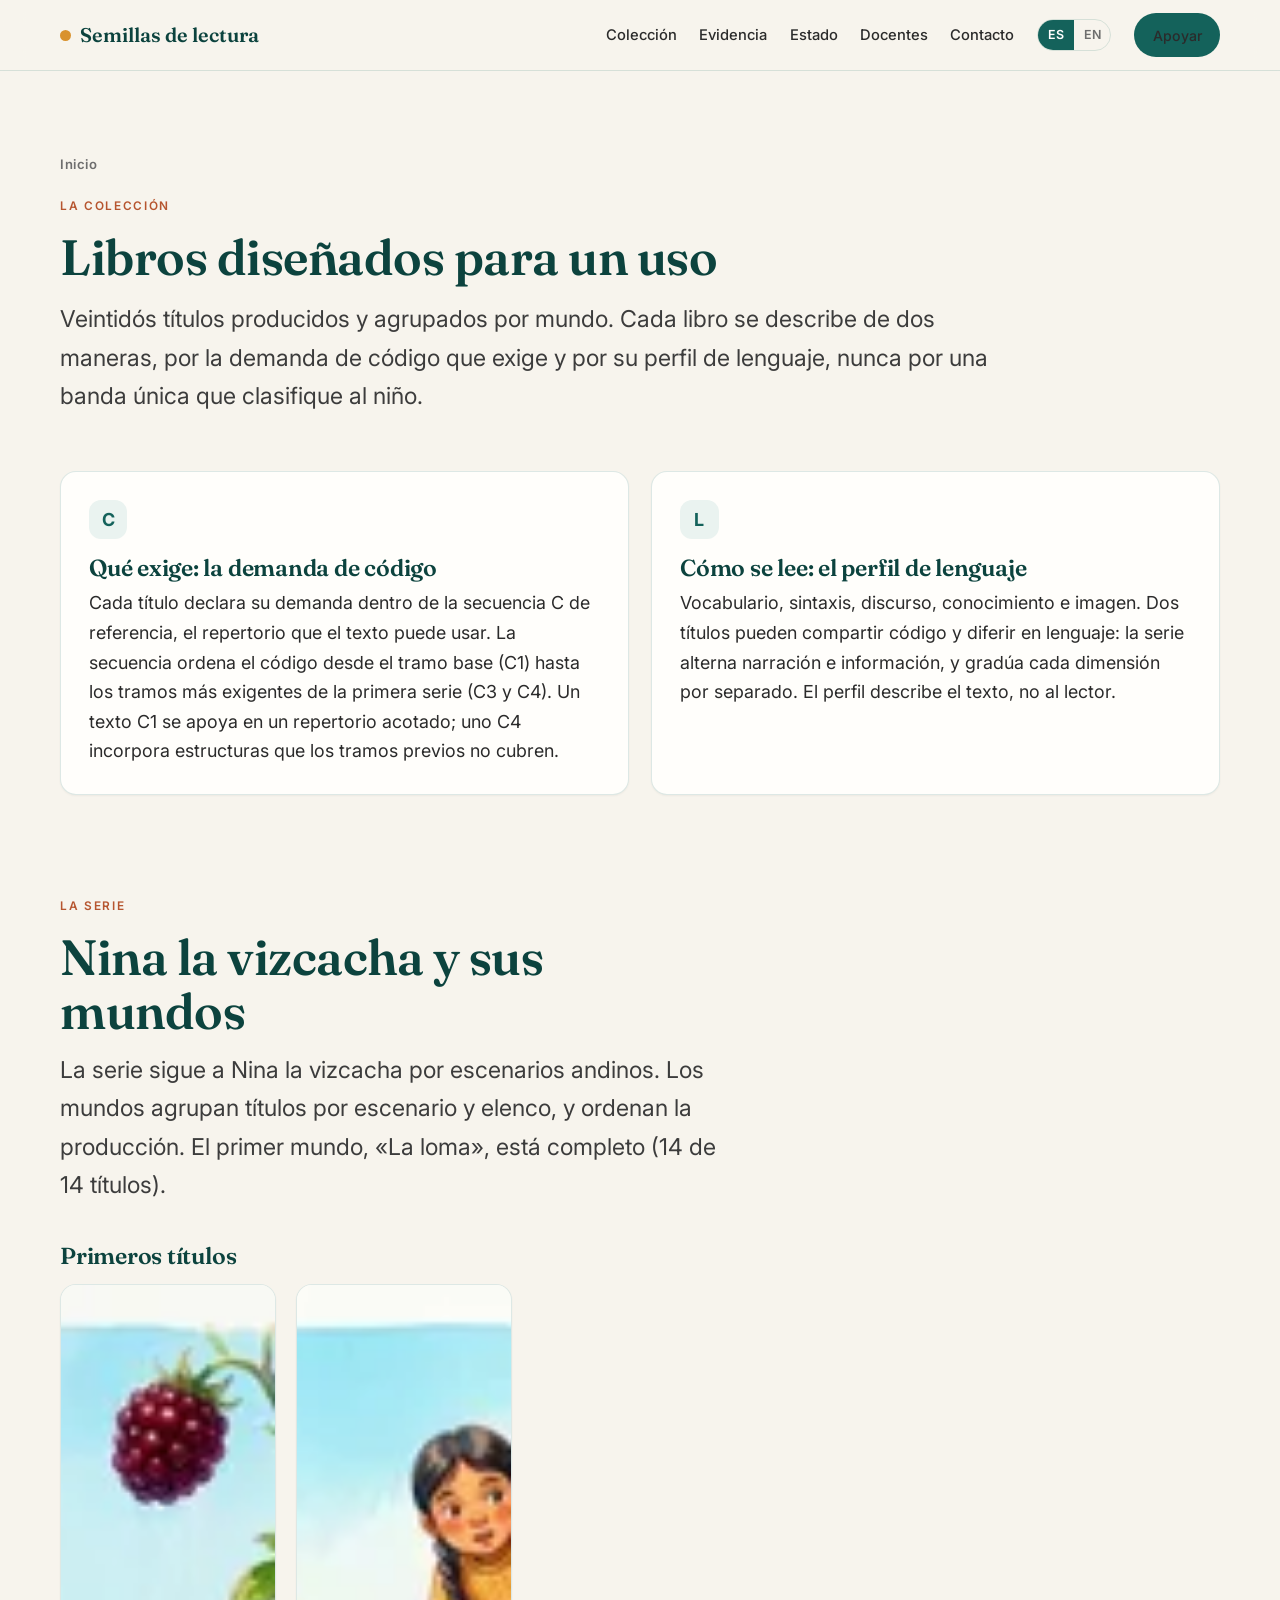
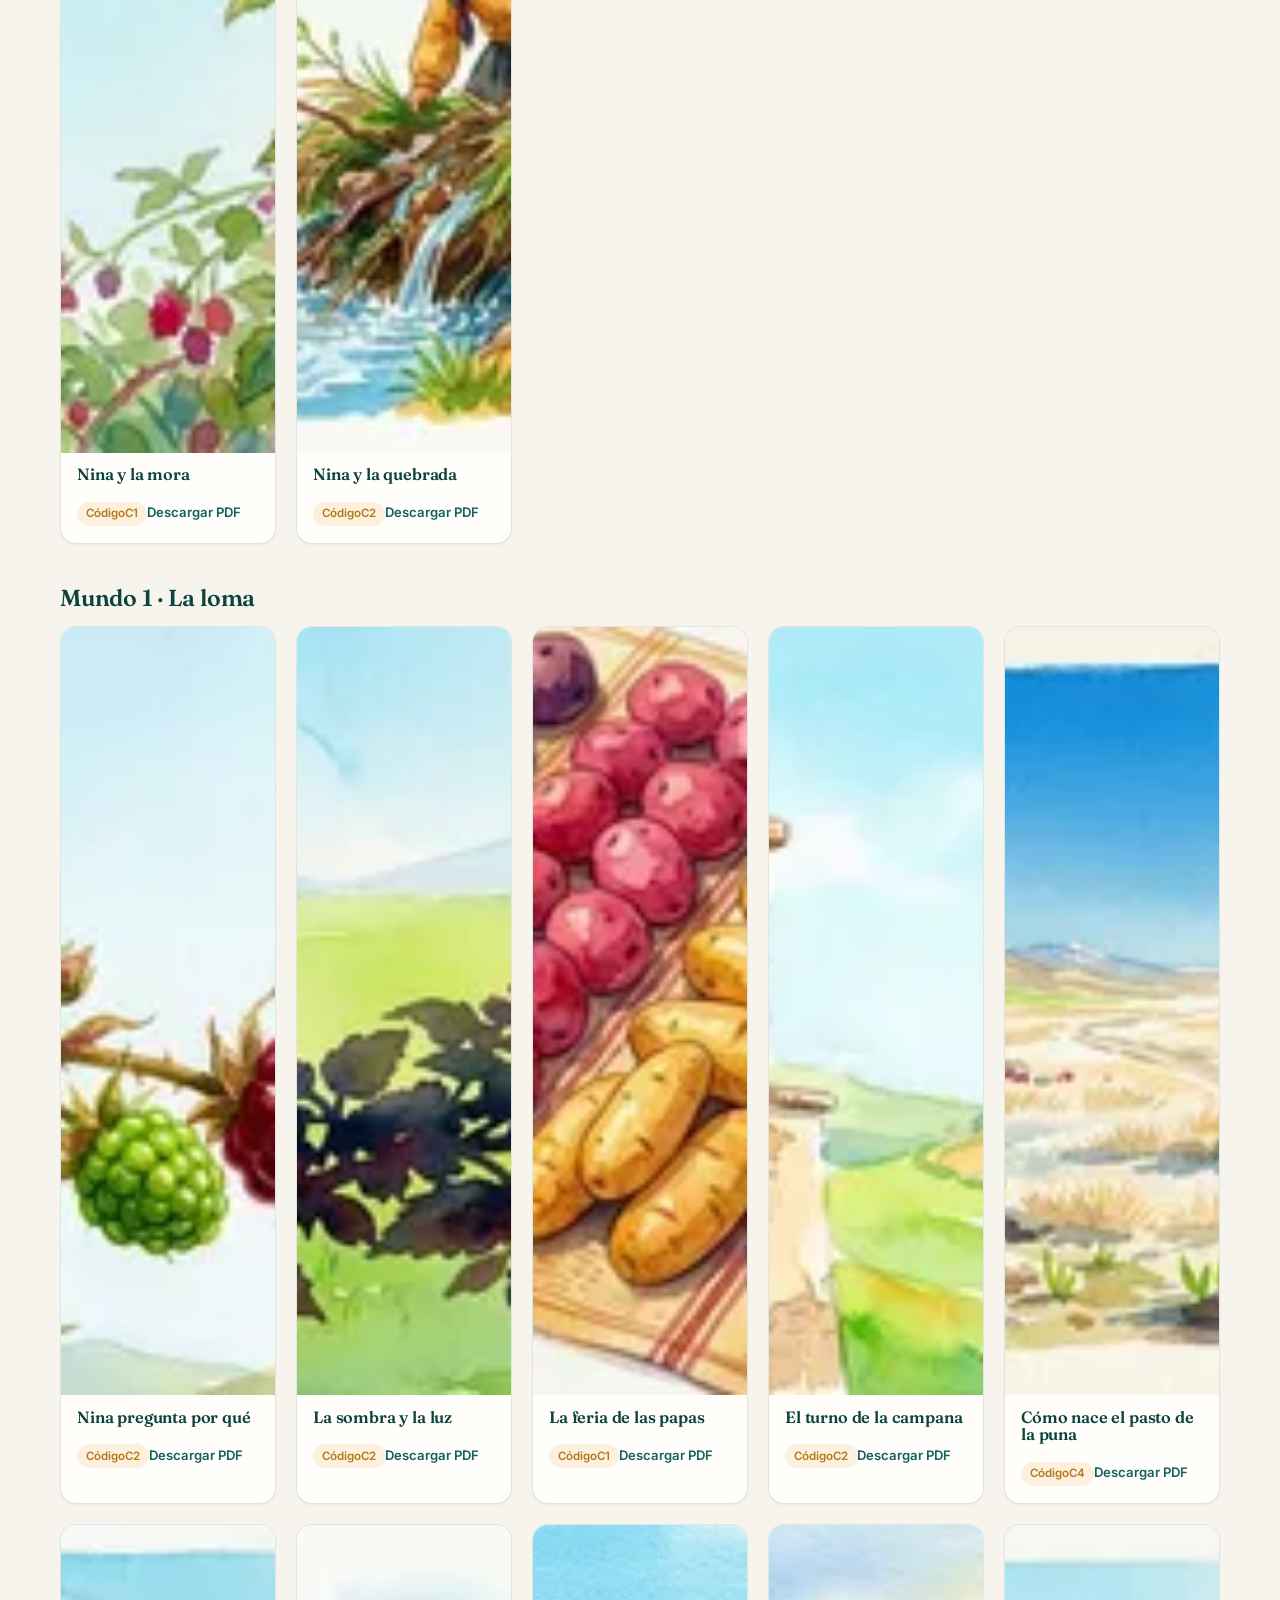
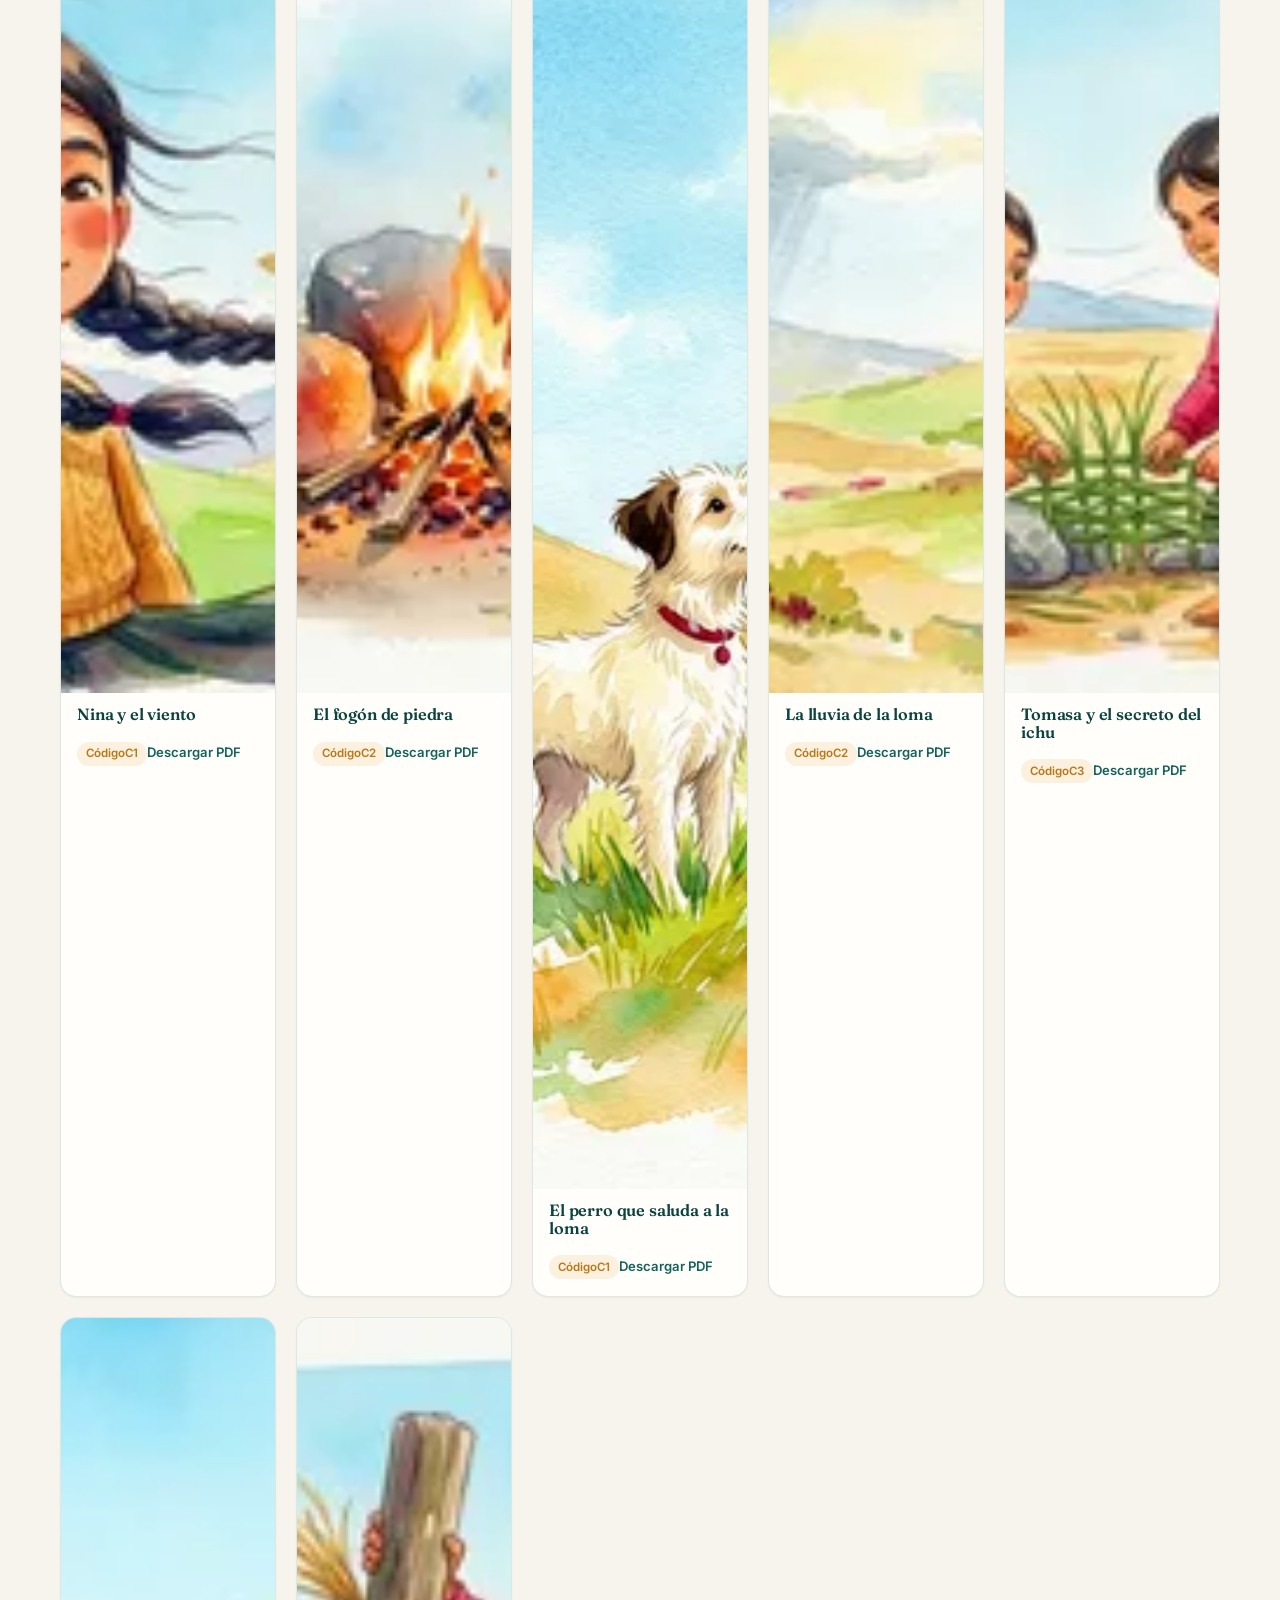
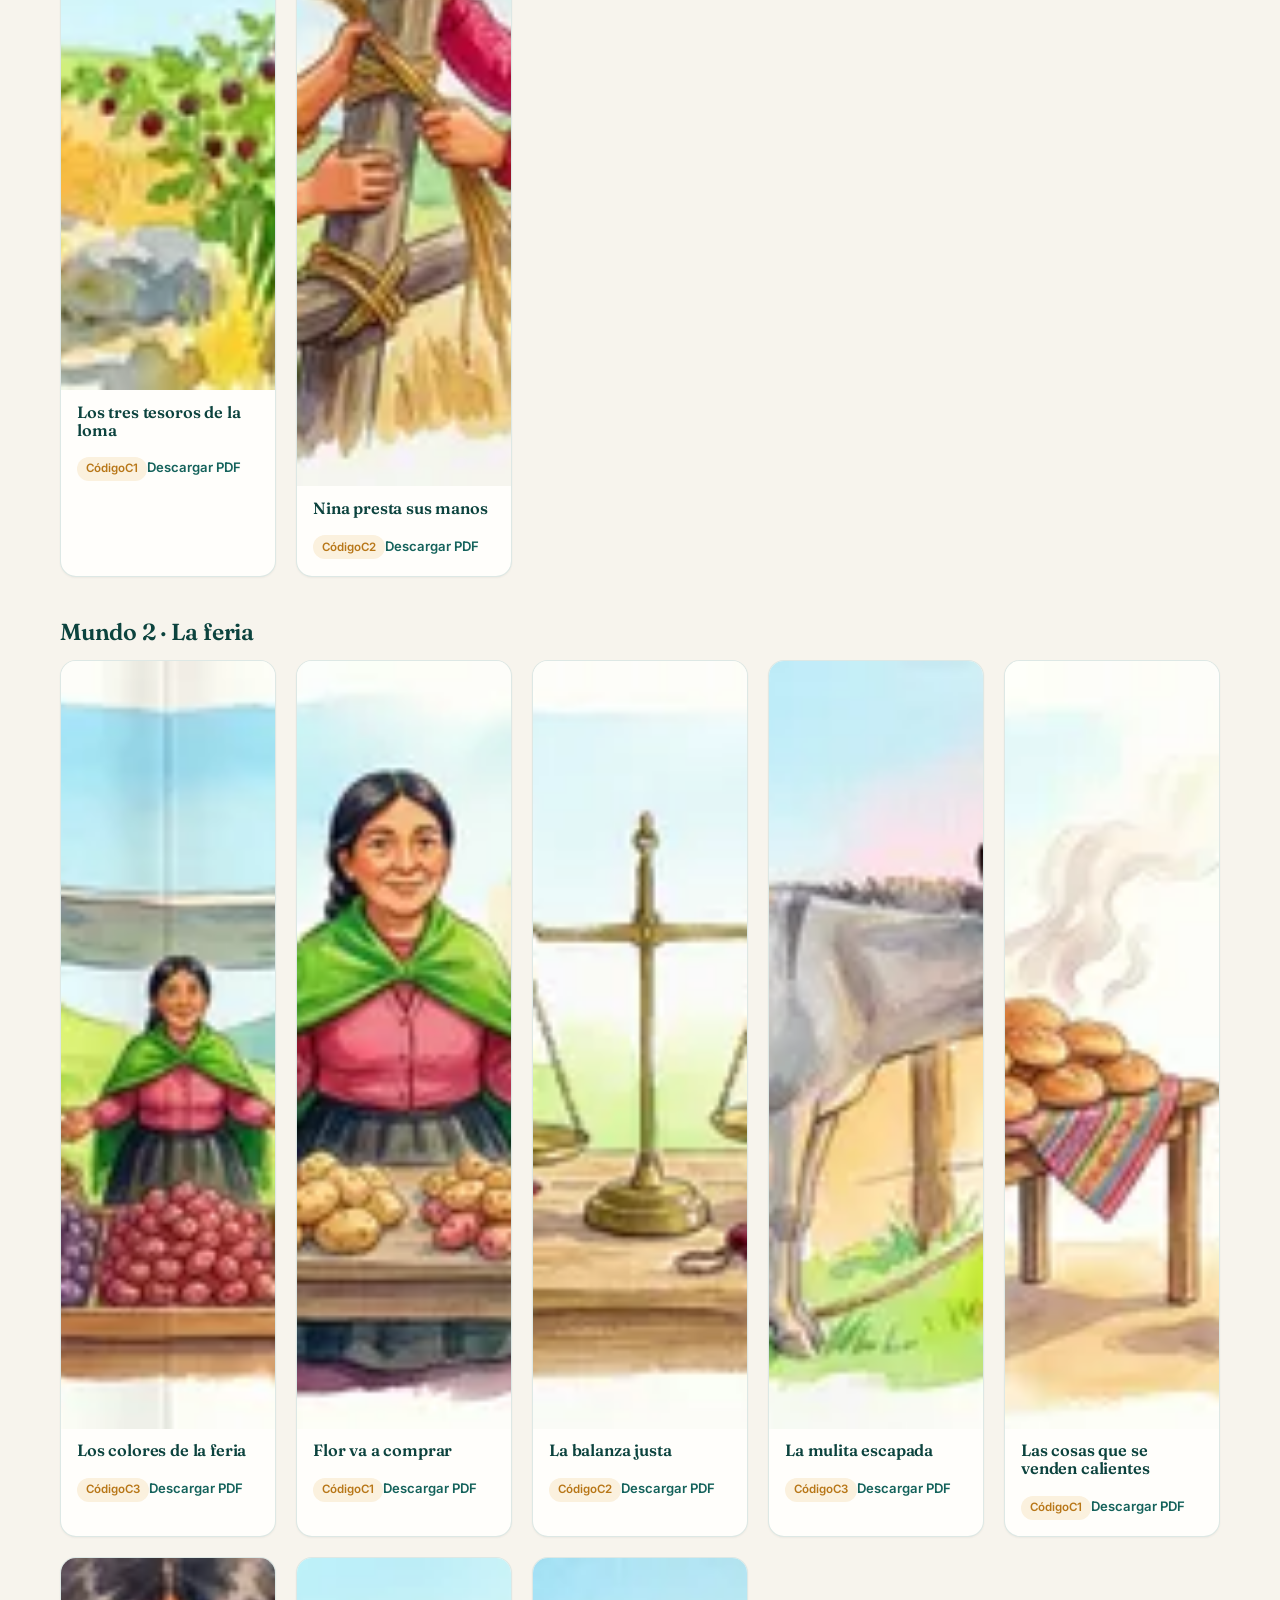
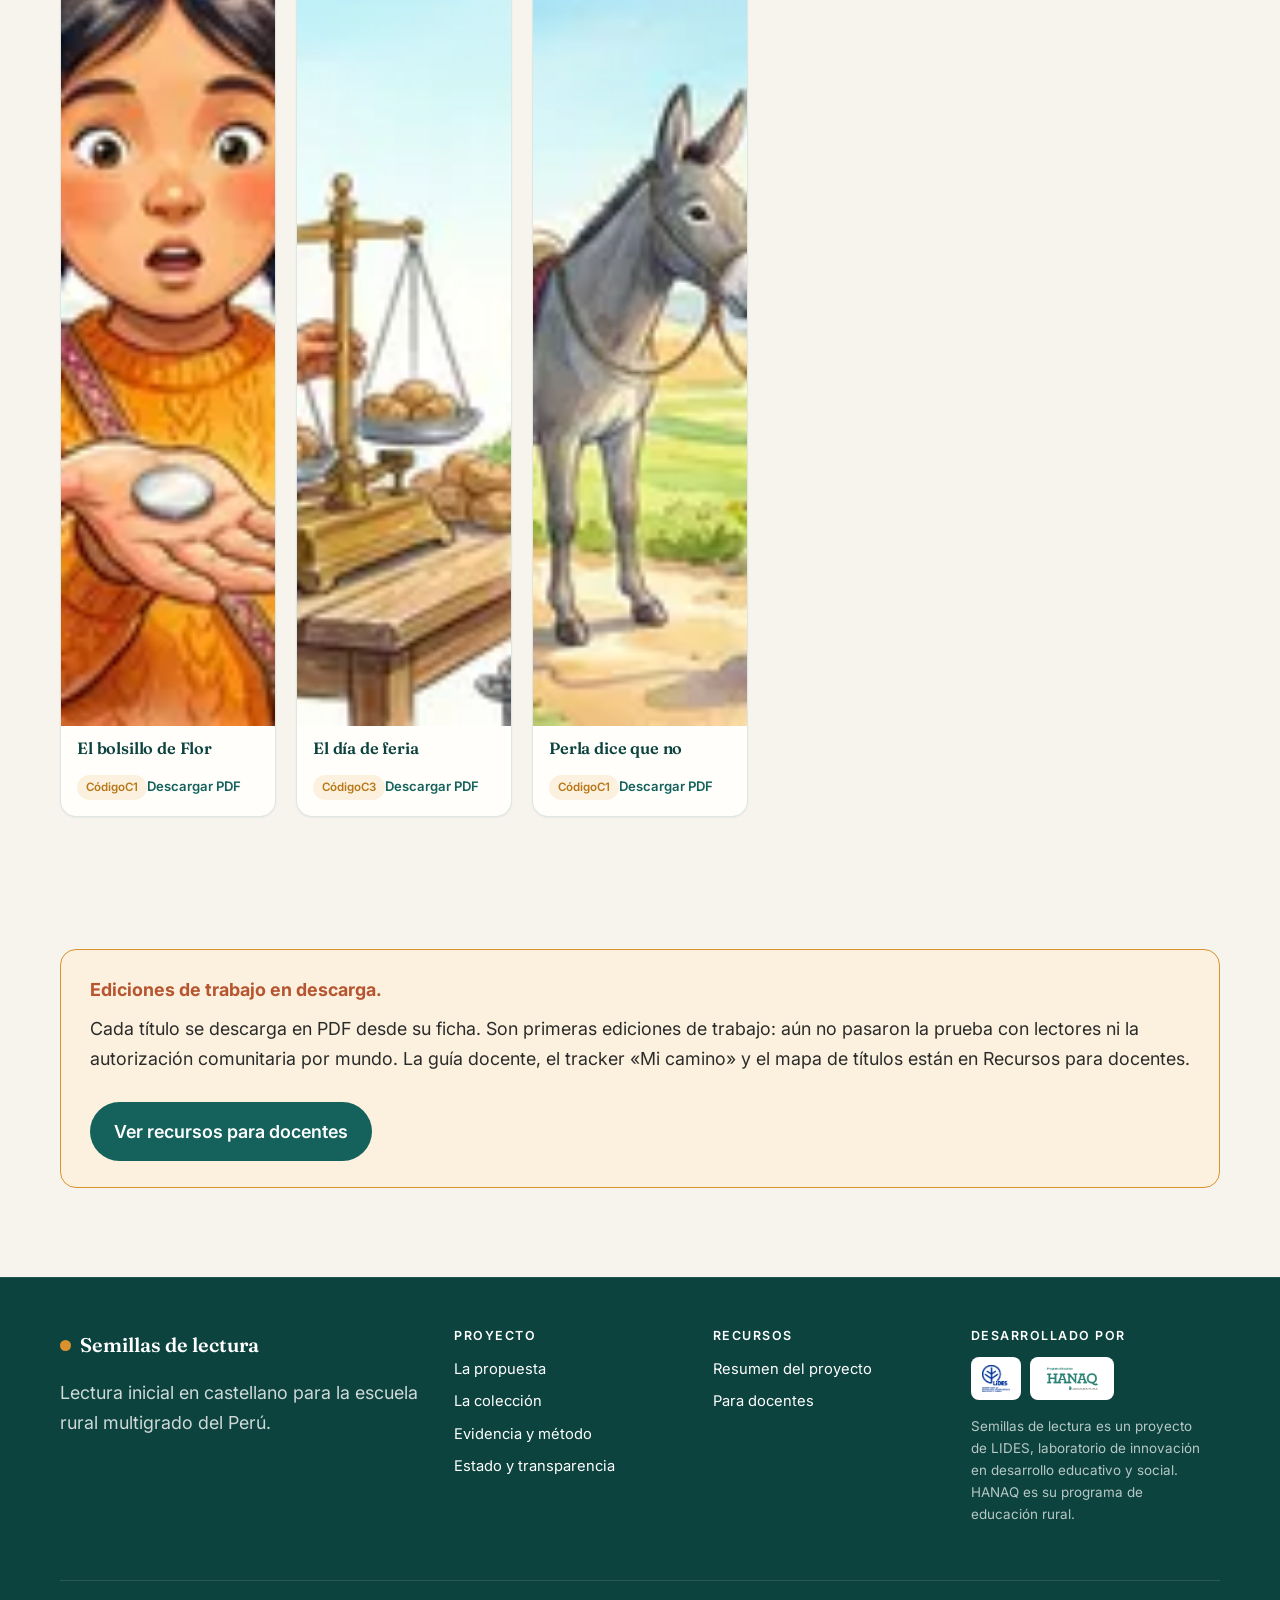
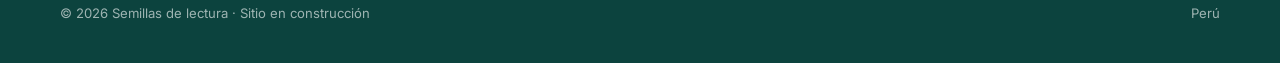
==== commit c8345c57: "Actualiza sitio 2026-10-01 19:17" ====
--- a/coleccion/index.html
+++ b/coleccion/index.html
@@ -1,7 +1,7 @@
-<!DOCTYPE html><html lang="es"> <head><meta charset="utf-8"><meta name="viewport" content="width=device-width, initial-scale=1"><title>La colección · Semillas de lectura</title><meta name="description" content="Dieciocho libros con acuarelas originales, descritos por su demanda de código y su perfil de lenguaje."><link rel="preconnect" href="https://fonts.googleapis.com"><link rel="preconnect" href="https://fonts.gstatic.com" crossorigin><link href="https://fonts.googleapis.com/css2?family=Fraunces:opsz,wght@9..144,400;9..144,500;9..144,600;9..144,700&family=Inter:wght@400;500;600;700&display=swap" rel="stylesheet"><link rel="stylesheet" href="/_astro/index.ClfgWngN.css">
+<!DOCTYPE html><html lang="es"> <head><meta charset="utf-8"><meta name="viewport" content="width=device-width, initial-scale=1"><title>La colección · Semillas de lectura</title><meta name="description" content="Veintidós libros con acuarelas originales, descritos por su demanda de código y su perfil de lenguaje."><link rel="preconnect" href="https://fonts.googleapis.com"><link rel="preconnect" href="https://fonts.gstatic.com" crossorigin><link href="https://fonts.googleapis.com/css2?family=Fraunces:opsz,wght@9..144,400;9..144,500;9..144,600;9..144,700&family=Inter:wght@400;500;600;700&display=swap" rel="stylesheet"><link rel="stylesheet" href="/_astro/index.ClfgWngN.css">
 <style>.books-group[data-astro-cid-faalltie]{margin-bottom:2.6rem}.books-group[data-astro-cid-faalltie] h3[data-astro-cid-faalltie]{margin-bottom:1rem}
 </style></head> <body> <header class="site-header"> <div class="wrap"> <a class="brand" href="/"> <span class="dot"></span> Semillas de lectura </a> <nav class="nav" aria-label="Principal"> <a href="/coleccion/">Colección</a><a href="/evidencia/">Evidencia</a><a href="/estado/">Estado</a><a href="/docentes/">Docentes</a><a href="/#contacto">Contacto</a> <div class="lang"> <a href="/" class="active" aria-current="true"> ES </a><a href="/en/" class> EN </a> </div> <a class="btn btn--primary" href="/#contacto" style="padding:.6rem 1.1rem;font-size:.88rem"> Apoyar </a> </nav> </div> </header> <main>  <section class="page-hero"> <div class="wrap"> <a class="breadcrumb" href="/">Inicio</a> <p class="eyebrow" style="margin-top:1.2rem">La colección</p> <h1>Libros diseñados para un uso</h1> <p class="lead measure">
-Dieciocho títulos producidos y agrupados por mundo. Cada libro se describe de dos maneras,
+Veintidós títulos producidos y agrupados por mundo. Cada libro se describe de dos maneras,
         por la demanda de código que exige y por su perfil de lenguaje, nunca por una banda única que
         clasifique al niño.
 </p> </div> </section> <section class="section" style="padding-top:1.5rem"> <div class="wrap grid grid--2"> <article class="card" data-reveal> <span class="card__kicker">C</span> <h3>Qué exige: la demanda de código</h3> <p>
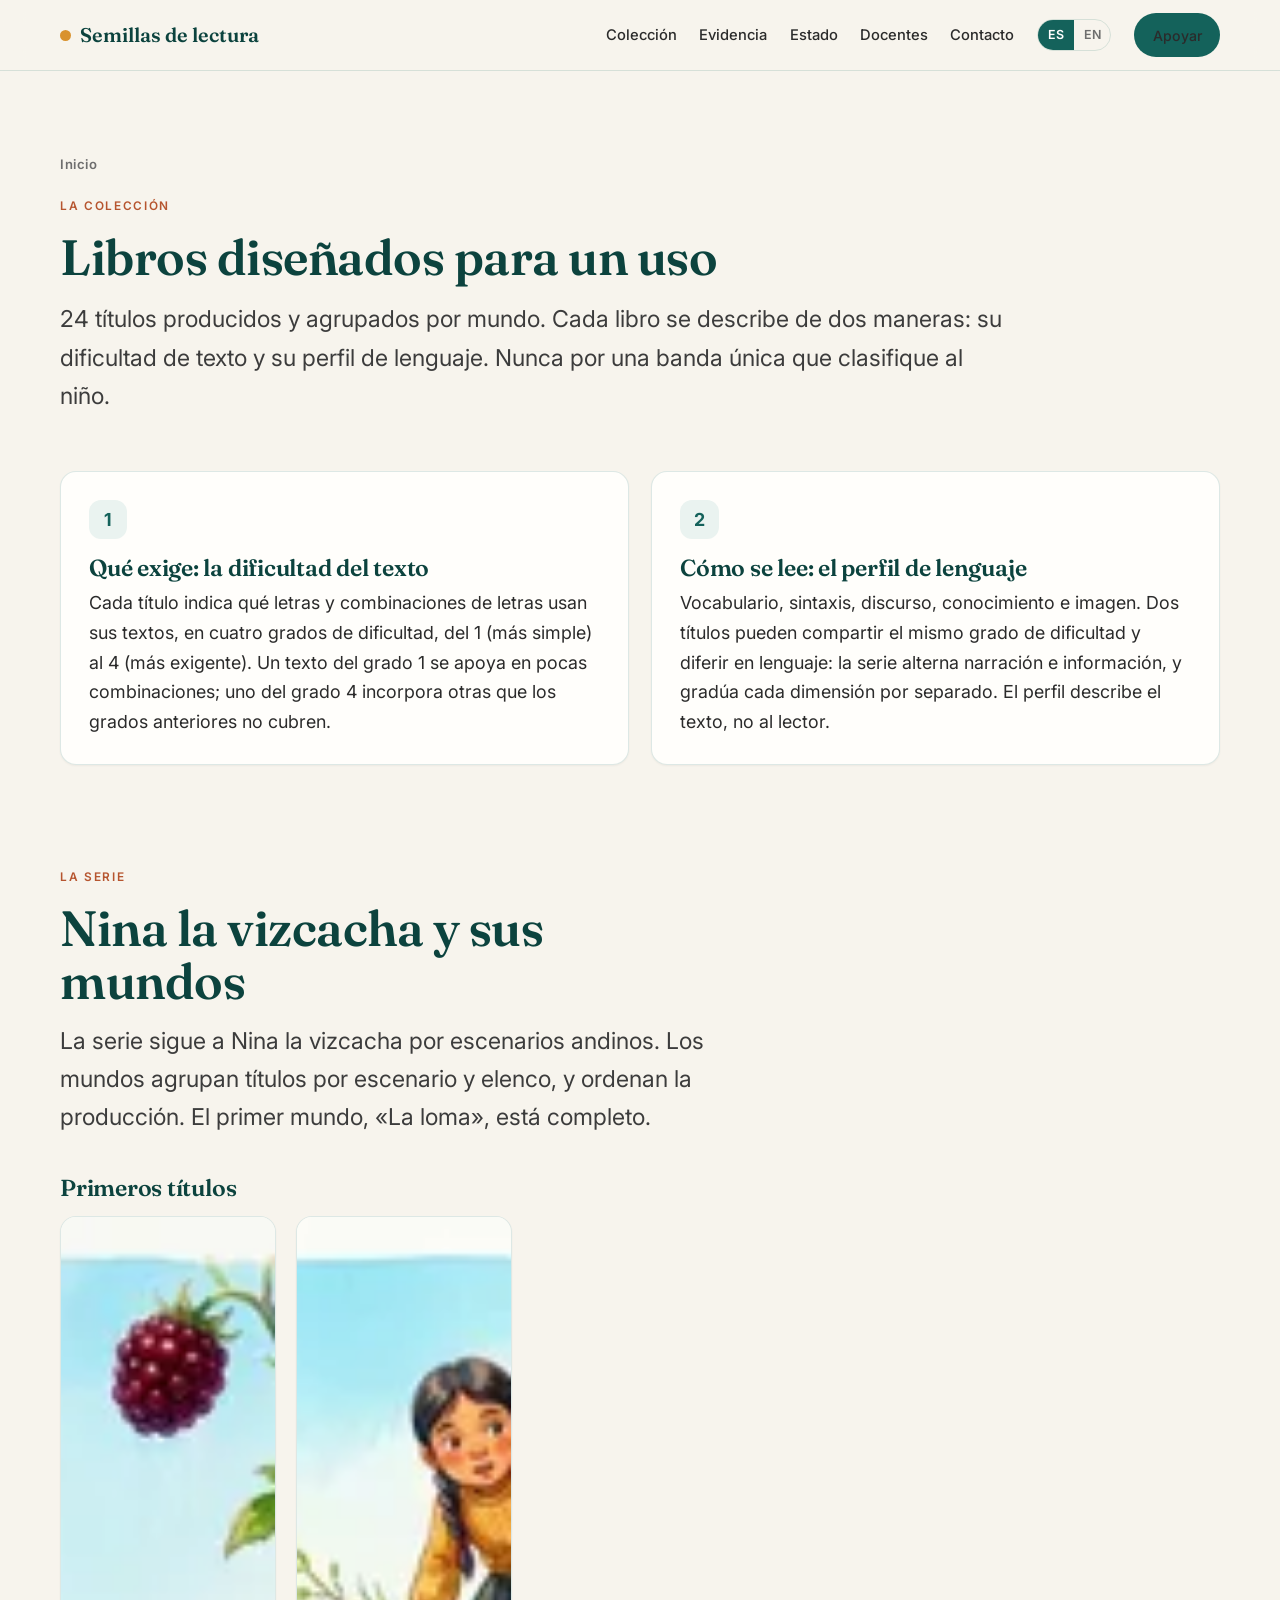
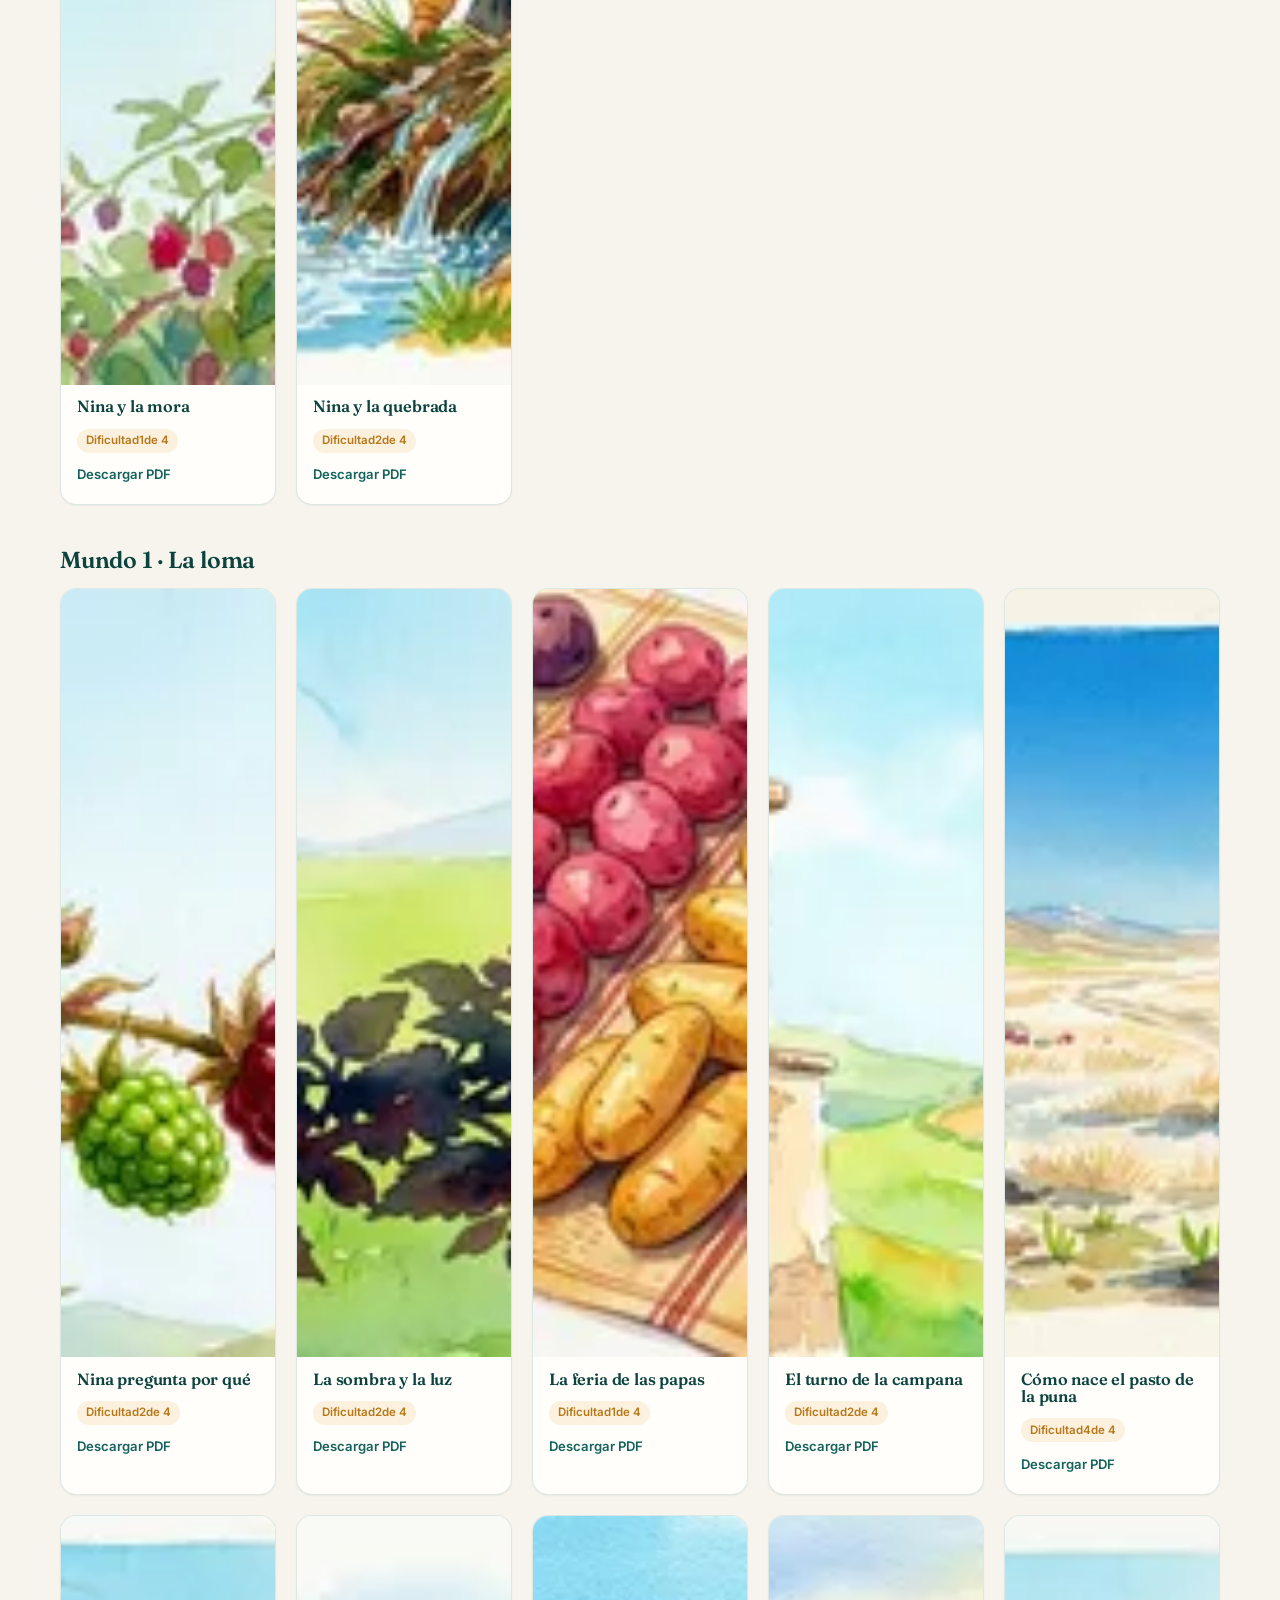
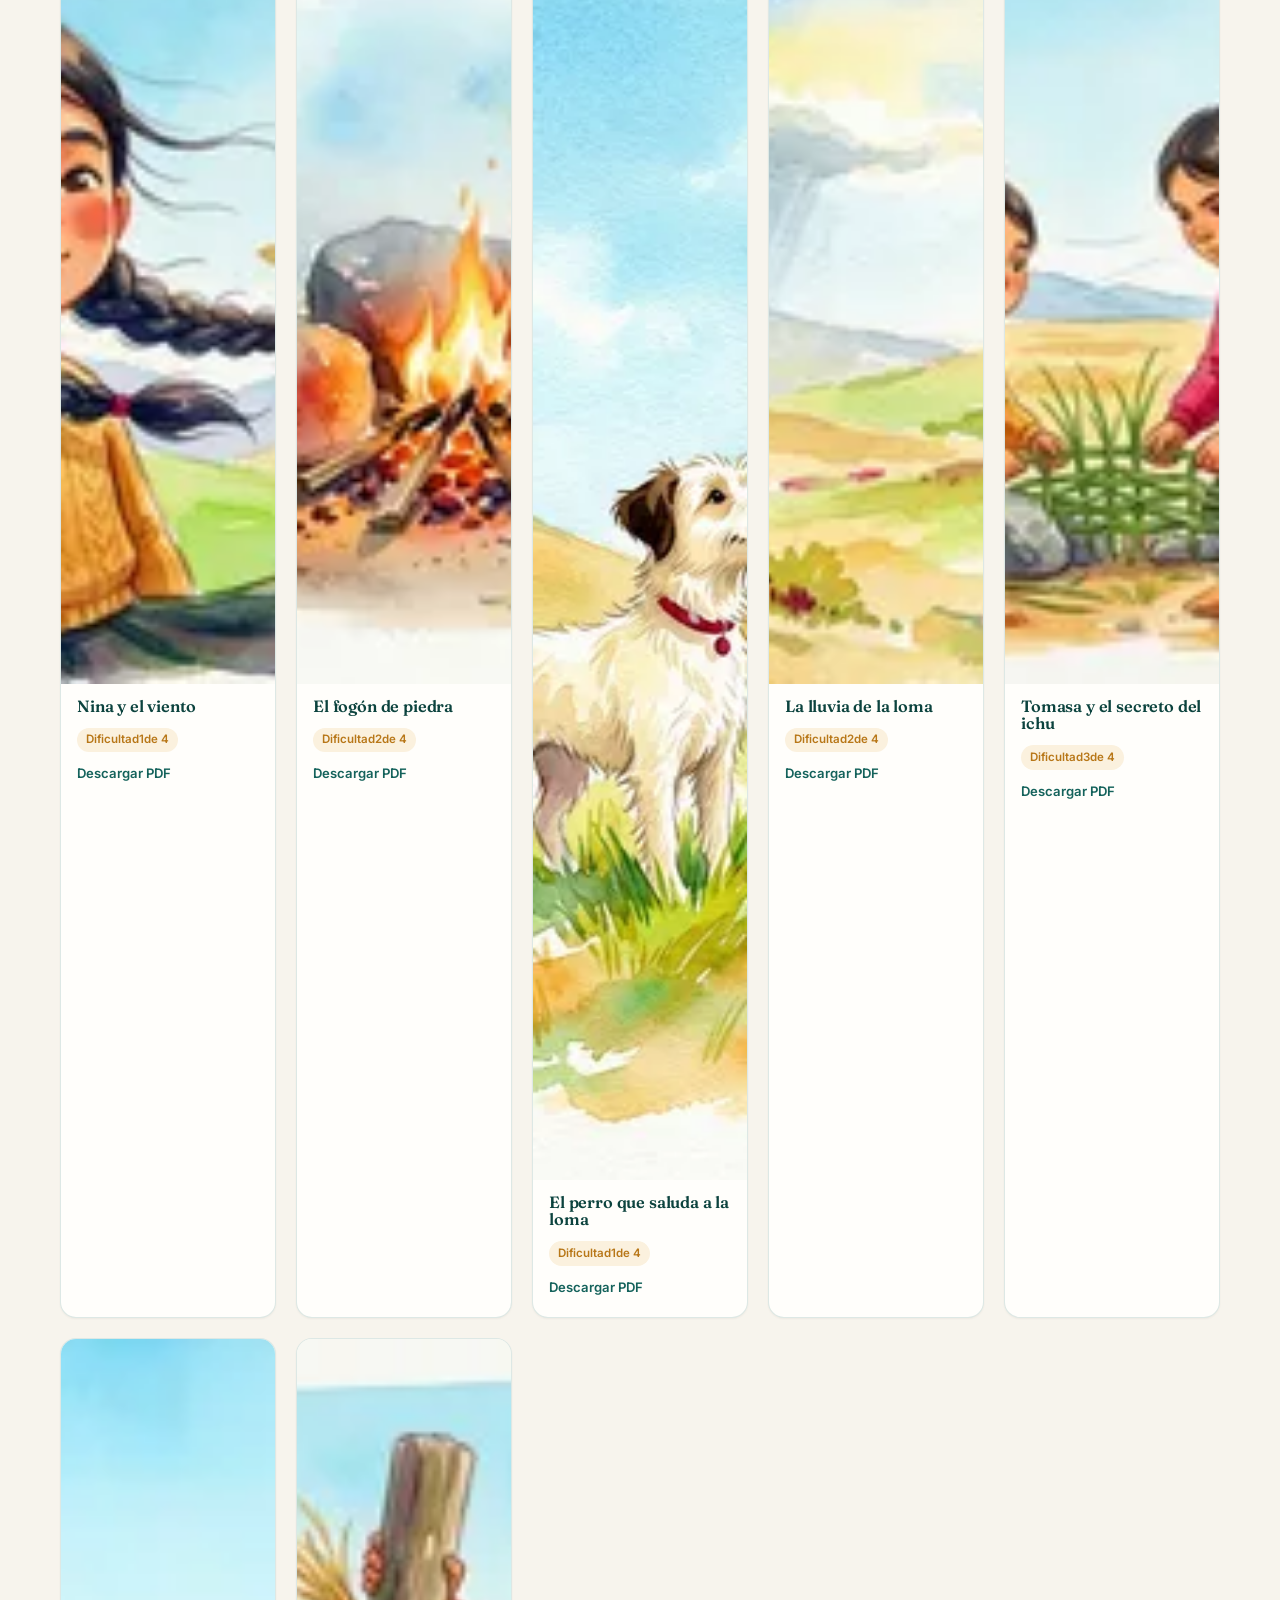
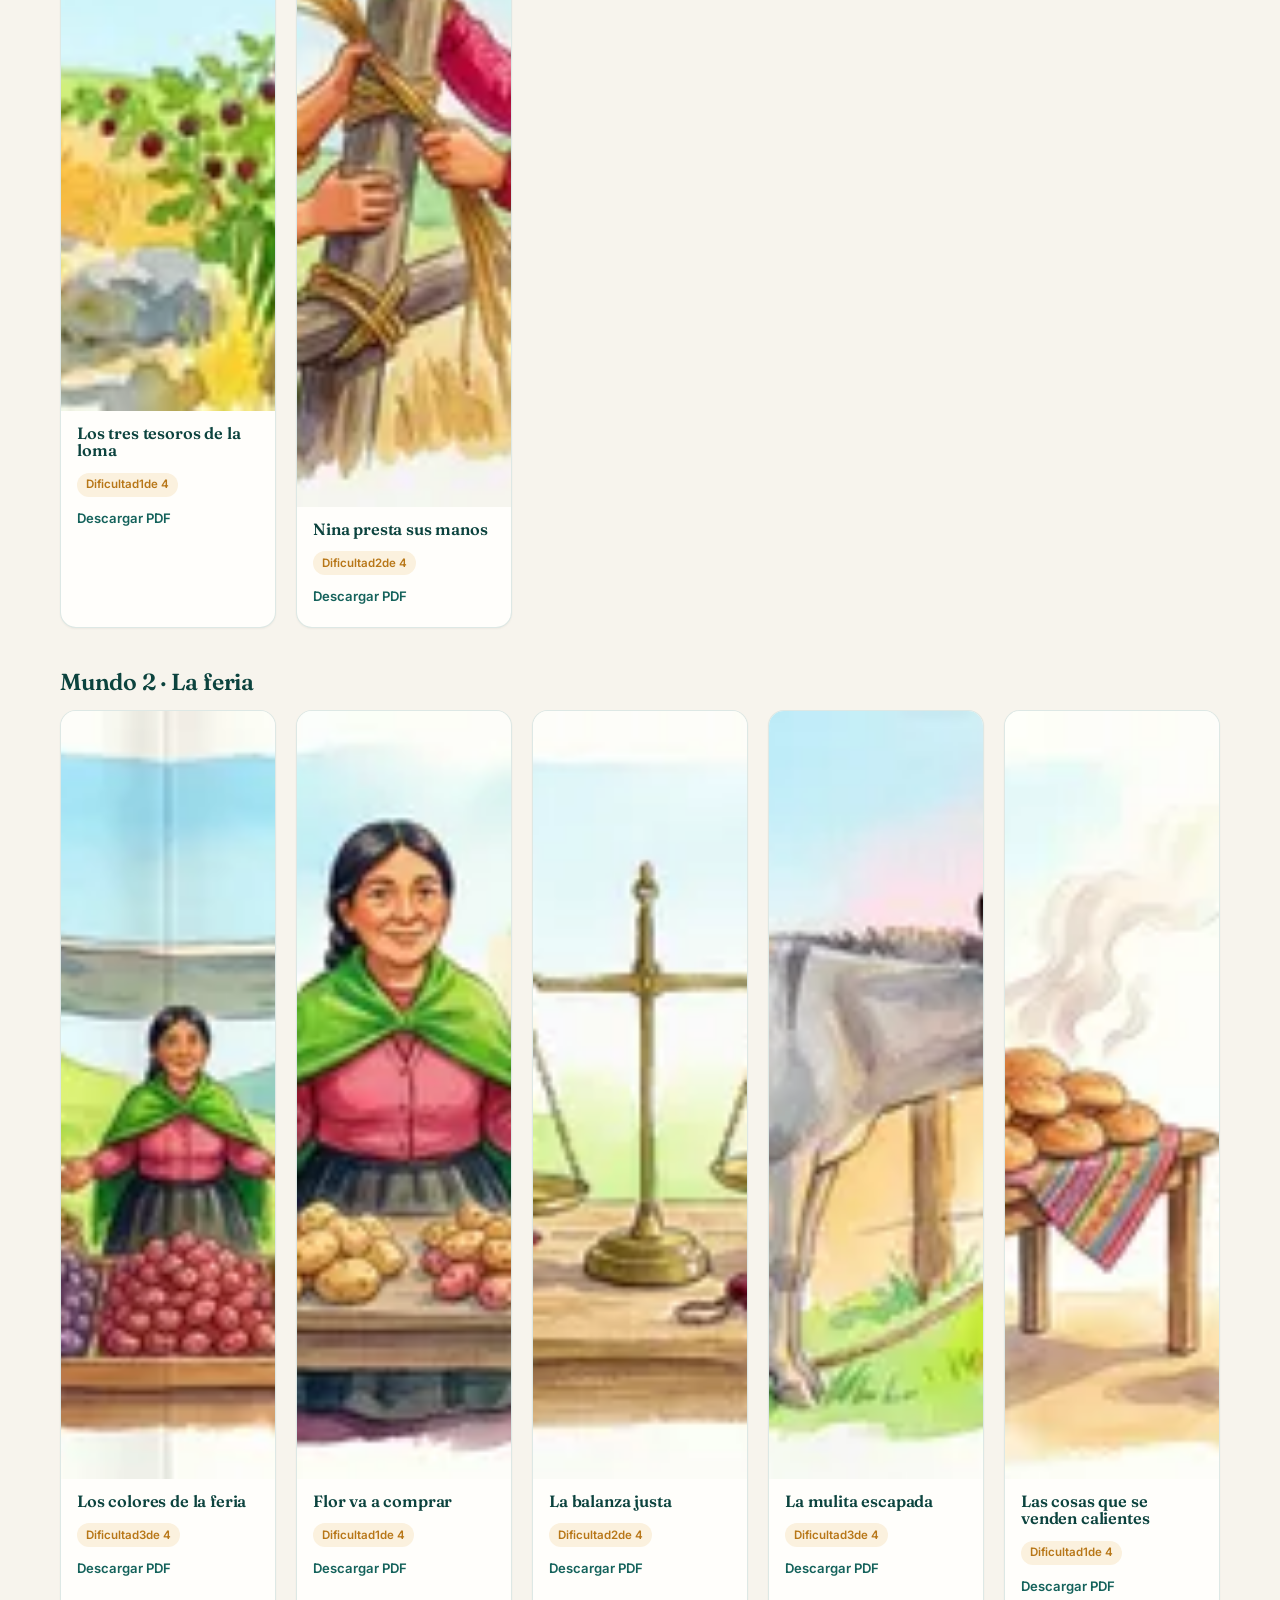
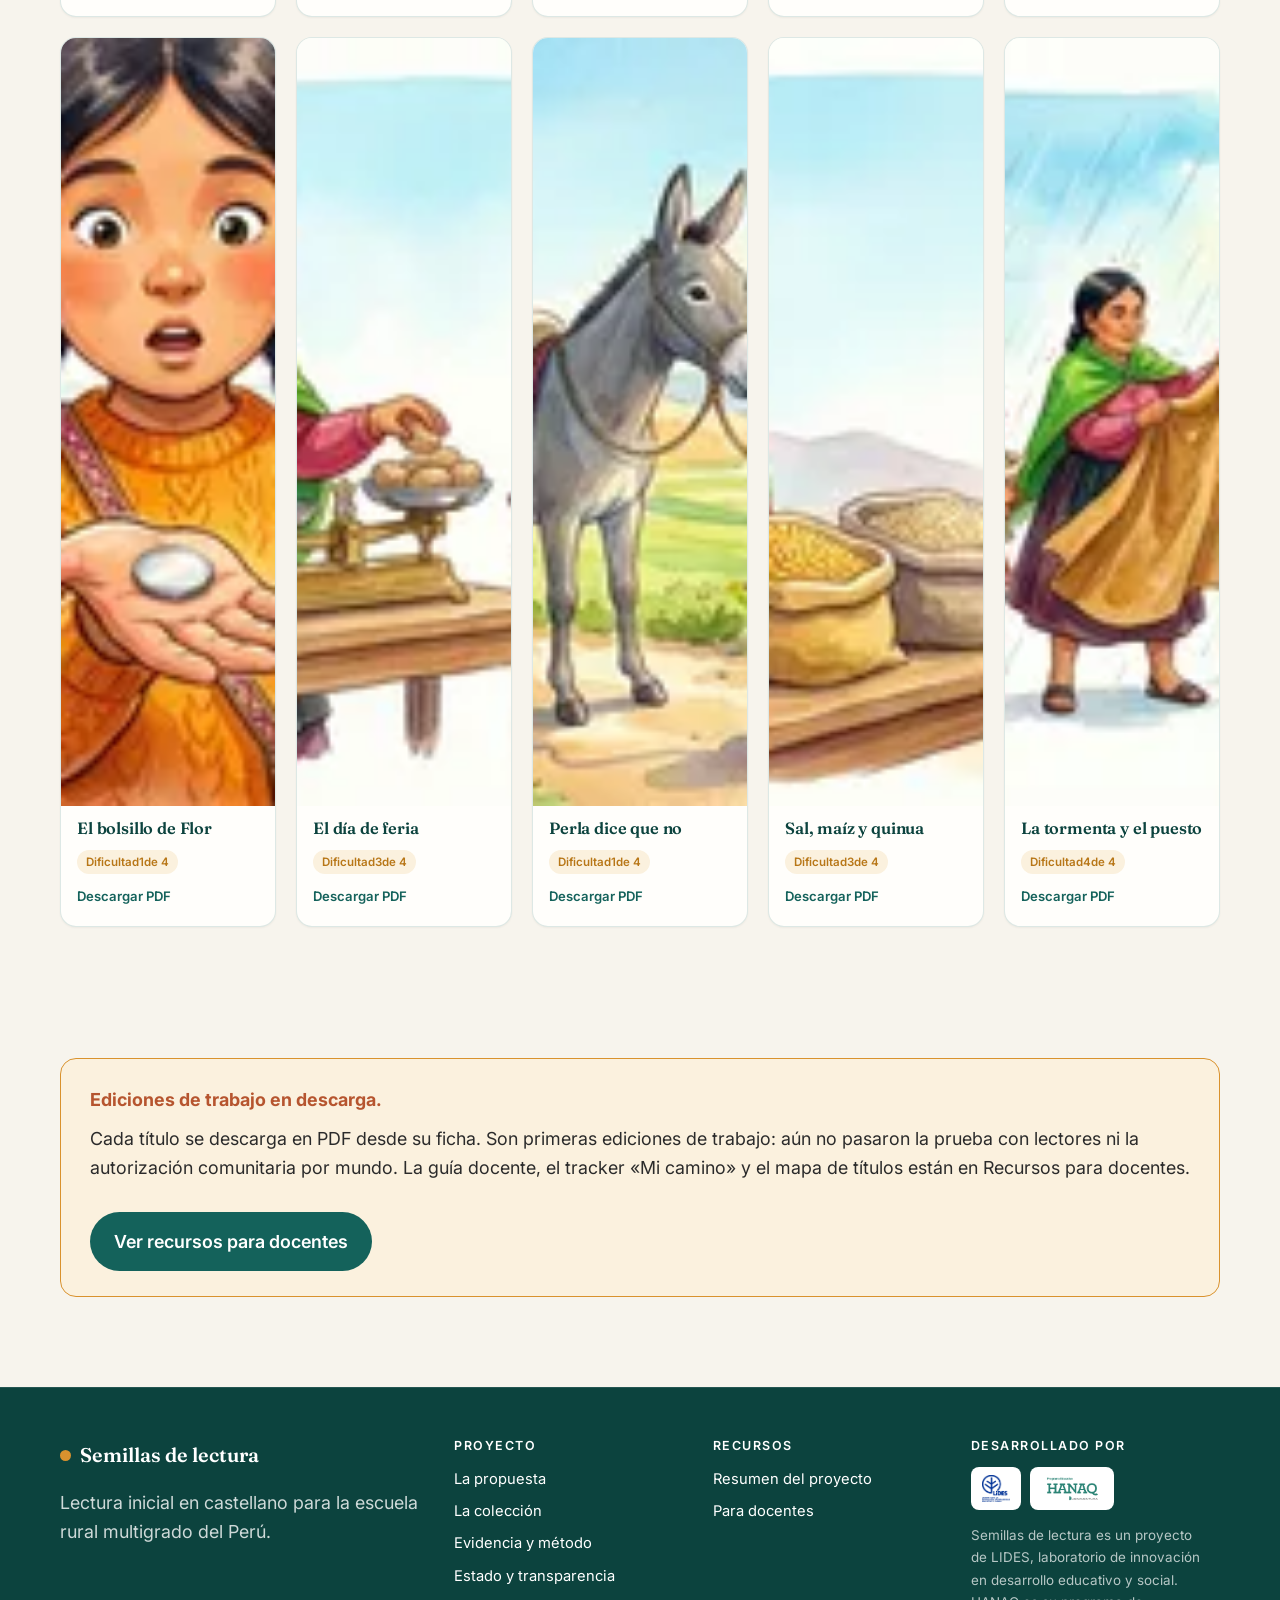
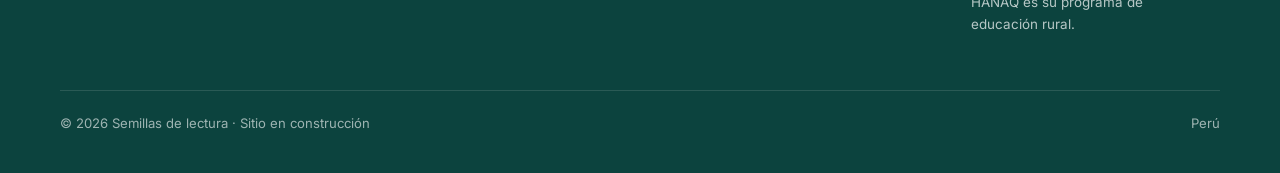
==== commit 9549299f: "Actualiza sitio 2026-10-01 19:38" ====
--- a/coleccion/index.html
+++ b/coleccion/index.html
@@ -1,23 +1,20 @@
-<!DOCTYPE html><html lang="es"> <head><meta charset="utf-8"><meta name="viewport" content="width=device-width, initial-scale=1"><title>La colección · Semillas de lectura</title><meta name="description" content="Veintidós libros con acuarelas originales, descritos por su demanda de código y su perfil de lenguaje."><link rel="preconnect" href="https://fonts.googleapis.com"><link rel="preconnect" href="https://fonts.gstatic.com" crossorigin><link href="https://fonts.googleapis.com/css2?family=Fraunces:opsz,wght@9..144,400;9..144,500;9..144,600;9..144,700&family=Inter:wght@400;500;600;700&display=swap" rel="stylesheet"><link rel="stylesheet" href="/_astro/index.ClfgWngN.css">
+<!DOCTYPE html><html lang="es"> <head><meta charset="utf-8"><meta name="viewport" content="width=device-width, initial-scale=1"><title>La colección · Semillas de lectura</title><meta name="description" content="24 libros con acuarelas originales, descritos por su dificultad de texto y su perfil de lenguaje."><link rel="preconnect" href="https://fonts.googleapis.com"><link rel="preconnect" href="https://fonts.gstatic.com" crossorigin><link href="https://fonts.googleapis.com/css2?family=Fraunces:opsz,wght@9..144,400;9..144,500;9..144,600;9..144,700&family=Inter:wght@400;500;600;700&display=swap" rel="stylesheet"><link rel="stylesheet" href="/_astro/index.ClfgWngN.css">
 <style>.books-group[data-astro-cid-faalltie]{margin-bottom:2.6rem}.books-group[data-astro-cid-faalltie] h3[data-astro-cid-faalltie]{margin-bottom:1rem}
-</style></head> <body> <header class="site-header"> <div class="wrap"> <a class="brand" href="/"> <span class="dot"></span> Semillas de lectura </a> <nav class="nav" aria-label="Principal"> <a href="/coleccion/">Colección</a><a href="/evidencia/">Evidencia</a><a href="/estado/">Estado</a><a href="/docentes/">Docentes</a><a href="/#contacto">Contacto</a> <div class="lang"> <a href="/" class="active" aria-current="true"> ES </a><a href="/en/" class> EN </a> </div> <a class="btn btn--primary" href="/#contacto" style="padding:.6rem 1.1rem;font-size:.88rem"> Apoyar </a> </nav> </div> </header> <main>  <section class="page-hero"> <div class="wrap"> <a class="breadcrumb" href="/">Inicio</a> <p class="eyebrow" style="margin-top:1.2rem">La colección</p> <h1>Libros diseñados para un uso</h1> <p class="lead measure">
-Veintidós títulos producidos y agrupados por mundo. Cada libro se describe de dos maneras,
-        por la demanda de código que exige y por su perfil de lenguaje, nunca por una banda única que
+</style></head> <body> <header class="site-header"> <div class="wrap"> <a class="brand" href="/"> <span class="dot"></span> Semillas de lectura </a> <nav class="nav" aria-label="Principal"> <a href="/coleccion/">Colección</a><a href="/evidencia/">Evidencia</a><a href="/estado/">Estado</a><a href="/docentes/">Docentes</a><a href="/#contacto">Contacto</a> <div class="lang"> <a href="/" class="active" aria-current="true"> ES </a><a href="/en/" class> EN </a> </div> <a class="btn btn--primary" href="/#contacto" style="padding:.6rem 1.1rem;font-size:.88rem"> Apoyar </a> </nav> </div> </header> <main>  <section class="page-hero"> <div class="wrap"> <a class="breadcrumb" href="/">Inicio</a> <p class="eyebrow" style="margin-top:1.2rem">La colección</p> <h1>Libros diseñados para un uso</h1> <p class="lead measure"> 24 títulos producidos y agrupados por mundo. Cada libro se describe de dos
+        maneras: su dificultad de texto y su perfil de lenguaje. Nunca por una banda única que
         clasifique al niño.
-</p> </div> </section> <section class="section" style="padding-top:1.5rem"> <div class="wrap grid grid--2"> <article class="card" data-reveal> <span class="card__kicker">C</span> <h3>Qué exige: la demanda de código</h3> <p>
-Cada título declara su demanda dentro de la secuencia C de referencia, el repertorio que el
-          texto puede usar. La secuencia ordena el código desde el tramo base (C1) hasta los tramos
-          más exigentes de la primera serie (C3 y C4). Un texto C1 se apoya en un repertorio
-          acotado; uno C4 incorpora estructuras que los tramos previos no cubren.
-</p> </article> <article class="card" data-reveal> <span class="card__kicker">L</span> <h3>Cómo se lee: el perfil de lenguaje</h3> <p>
-Vocabulario, sintaxis, discurso, conocimiento e imagen. Dos títulos pueden compartir código
-          y diferir en lenguaje: la serie alterna narración e información, y gradúa cada dimensión
-          por separado. El perfil describe el texto, no al lector.
+</p> </div> </section> <section class="section" style="padding-top:1.5rem"> <div class="wrap grid grid--2"> <article class="card" data-reveal> <span class="card__kicker">1</span> <h3>Qué exige: la dificultad del texto</h3> <p>
+Cada título indica qué letras y combinaciones de letras usan sus textos, en cuatro grados de
+          dificultad, del 1 (más simple) al 4 (más exigente). Un texto del grado 1 se apoya en pocas
+          combinaciones; uno del grado 4 incorpora otras que los grados anteriores no cubren.
+</p> </article> <article class="card" data-reveal> <span class="card__kicker">2</span> <h3>Cómo se lee: el perfil de lenguaje</h3> <p>
+Vocabulario, sintaxis, discurso, conocimiento e imagen. Dos títulos pueden compartir el
+          mismo grado de dificultad y diferir en lenguaje: la serie alterna narración e información,
+          y gradúa cada dimensión por separado. El perfil describe el texto, no al lector.
 </p> </article> </div> </section> <section class="section" style="padding-top:0"> <div class="wrap"> <div class="section-head" data-reveal> <p class="eyebrow">La serie</p> <h2>Nina la vizcacha y sus mundos</h2> <p class="lead">
 La serie sigue a Nina la vizcacha por escenarios andinos. Los mundos agrupan títulos por
-          escenario y elenco, y ordenan la producción. El primer mundo, «La loma», está completo
-          (14 de 14 títulos).
-</p> </div> <div class="books-group" data-reveal data-astro-cid-faalltie><h3 data-astro-cid-faalltie>Primeros títulos</h3><div class="books" data-astro-cid-faalltie><article class="book" data-astro-cid-faalltie><img src="/_astro/t01-e2.sLxuj5t8_15q7Nx.webp" srcset="/_astro/t01-e2.sLxuj5t8_RbbiI.webp 300w, /_astro/t01-e2.sLxuj5t8_1Rnuko.webp 600w" alt="Portada de Nina y la mora" sizes="(max-width: 700px) 45vw, 220px" data-astro-cid-faalltie="true" loading="lazy" decoding="async" fetchpriority="auto" width="1408" height="768"><div class="book__meta" data-astro-cid-faalltie><h4 data-astro-cid-faalltie>Nina y la mora</h4><span class="badge" data-astro-cid-faalltie>CódigoC1</span><a class="book__dl" href="/descargas/libros/t01-nina-y-la-mora.pdf" download data-astro-cid-faalltie>Descargar PDF</a></div></article><article class="book" data-astro-cid-faalltie><img src="/_astro/t03-e3.Bn-raiil_ZwWPAC.webp" srcset="/_astro/t03-e3.Bn-raiil_DXd2w.webp 300w, /_astro/t03-e3.Bn-raiil_1Eaw4c.webp 600w" alt="Portada de Nina y la quebrada" sizes="(max-width: 700px) 45vw, 220px" data-astro-cid-faalltie="true" loading="lazy" decoding="async" fetchpriority="auto" width="1408" height="768"><div class="book__meta" data-astro-cid-faalltie><h4 data-astro-cid-faalltie>Nina y la quebrada</h4><span class="badge" data-astro-cid-faalltie>CódigoC2</span><a class="book__dl" href="/descargas/libros/t03-nina-y-la-quebrada.pdf" download data-astro-cid-faalltie>Descargar PDF</a></div></article></div></div><div class="books-group" data-reveal data-astro-cid-faalltie><h3 data-astro-cid-faalltie>Mundo 1 · La loma</h3><div class="books" data-astro-cid-faalltie><article class="book" data-astro-cid-faalltie><img src="/_astro/w103-e2.fLUdlv_I_Z1RNAmy.webp" srcset="/_astro/w103-e2.fLUdlv_I_1c2yXV.webp 300w, /_astro/w103-e2.fLUdlv_I_Z1fdb8v.webp 600w" alt="Portada de Nina pregunta por qué" sizes="(max-width: 700px) 45vw, 220px" data-astro-cid-faalltie="true" loading="lazy" decoding="async" fetchpriority="auto" width="1408" height="768"><div class="book__meta" data-astro-cid-faalltie><h4 data-astro-cid-faalltie>Nina pregunta por qué</h4><span class="badge" data-astro-cid-faalltie>CódigoC2</span><a class="book__dl" href="/descargas/libros/w103-nina-pregunta-por-que.pdf" download data-astro-cid-faalltie>Descargar PDF</a></div></article><article class="book" data-astro-cid-faalltie><img src="/_astro/w104-e3.R_a1YE_q_Z2hXkfQ.webp" srcset="/_astro/w104-e3.R_a1YE_q_2agpoy.webp 300w, /_astro/w104-e3.R_a1YE_q_ZgYkHS.webp 600w" alt="Portada de La sombra y la luz" sizes="(max-width: 700px) 45vw, 220px" data-astro-cid-faalltie="true" loading="lazy" decoding="async" fetchpriority="auto" width="1408" height="768"><div class="book__meta" data-astro-cid-faalltie><h4 data-astro-cid-faalltie>La sombra y la luz</h4><span class="badge" data-astro-cid-faalltie>CódigoC2</span><a class="book__dl" href="/descargas/libros/w104-la-sombra-y-la-luz.pdf" download data-astro-cid-faalltie>Descargar PDF</a></div></article><article class="book" data-astro-cid-faalltie><img src="/_astro/w105-e2.Df4O6lzq_1nePKT.webp" srcset="/_astro/w105-e2.Df4O6lzq_Z2iFlyg.webp 300w, /_astro/w105-e2.Df4O6lzq_kg28e.webp 600w" alt="Portada de La feria de las papas" sizes="(max-width: 700px) 45vw, 220px" data-astro-cid-faalltie="true" loading="lazy" decoding="async" fetchpriority="auto" width="1408" height="768"><div class="book__meta" data-astro-cid-faalltie><h4 data-astro-cid-faalltie>La feria de las papas</h4><span class="badge" data-astro-cid-faalltie>CódigoC1</span><a class="book__dl" href="/descargas/libros/w105-la-feria-de-las-papas.pdf" download data-astro-cid-faalltie>Descargar PDF</a></div></article><article class="book" data-astro-cid-faalltie><img src="/_astro/w106-e1.AVZybhZU_ZyYQnu.webp" srcset="/_astro/w106-e1.AVZybhZU_Z22vcxj.webp 300w, /_astro/w106-e1.AVZybhZU_Aqb9b.webp 600w" alt="Portada de El turno de la campana" sizes="(max-width: 700px) 45vw, 220px" data-astro-cid-faalltie="true" loading="lazy" decoding="async" fetchpriority="auto" width="1408" height="768"><div class="book__meta" data-astro-cid-faalltie><h4 data-astro-cid-faalltie>El turno de la campana</h4><span class="badge" data-astro-cid-faalltie>CódigoC2</span><a class="book__dl" href="/descargas/libros/w106-el-turno-de-la-campana.pdf" download data-astro-cid-faalltie>Descargar PDF</a></div></article><article class="book" data-astro-cid-faalltie><img src="/_astro/w107-e1.T4I17C34_ZMU4wg.webp" srcset="/_astro/w107-e1.T4I17C34_ZXainv.webp 300w, /_astro/w107-e1.T4I17C34_Z2mpus.webp 600w" alt="Portada de Cómo nace el pasto de la puna" sizes="(max-width: 700px) 45vw, 220px" data-astro-cid-faalltie="true" loading="lazy" decoding="async" fetchpriority="auto" width="1376" height="768"><div class="book__meta" data-astro-cid-faalltie><h4 data-astro-cid-faalltie>Cómo nace el pasto de la puna</h4><span class="badge" data-astro-cid-faalltie>CódigoC4</span><a class="book__dl" href="/descargas/libros/w107-como-nace-el-pasto.pdf" download data-astro-cid-faalltie>Descargar PDF</a></div></article><article class="book" data-astro-cid-faalltie><img src="/_astro/w108-e1.BvR2Yei-_Z1K8J2W.webp" srcset="/_astro/w108-e1.BvR2Yei-_Z1zNYDC.webp 300w, /_astro/w108-e1.BvR2Yei-_137o2R.webp 600w" alt="Portada de Nina y el viento" sizes="(max-width: 700px) 45vw, 220px" data-astro-cid-faalltie="true" loading="lazy" decoding="async" fetchpriority="auto" width="1408" height="768"><div class="book__meta" data-astro-cid-faalltie><h4 data-astro-cid-faalltie>Nina y el viento</h4><span class="badge" data-astro-cid-faalltie>CódigoC1</span><a class="book__dl" href="/descargas/libros/w108-nina-y-el-viento.pdf" download data-astro-cid-faalltie>Descargar PDF</a></div></article><article class="book" data-astro-cid-faalltie><img src="/_astro/w109-e2.fu4FG2HN_1CjPej.webp" srcset="/_astro/w109-e2.fu4FG2HN_Z6bGh.webp 300w, /_astro/w109-e2.fu4FG2HN_Z2rlVNI.webp 600w" alt="Portada de El fogón de piedra" sizes="(max-width: 700px) 45vw, 220px" data-astro-cid-faalltie="true" loading="lazy" decoding="async" fetchpriority="auto" width="1408" height="768"><div class="book__meta" data-astro-cid-faalltie><h4 data-astro-cid-faalltie>El fogón de piedra</h4><span class="badge" data-astro-cid-faalltie>CódigoC2</span><a class="book__dl" href="/descargas/libros/w109-el-fogon-de-piedra.pdf" download data-astro-cid-faalltie>Descargar PDF</a></div></article><article class="book" data-astro-cid-faalltie><img src="/_astro/w110-e1.D6E14DRG_hHww2.webp" srcset="/_astro/w110-e1.D6E14DRG_Z1yFc9W.webp 300w, /_astro/w110-e1.D6E14DRG_1hmWuc.webp 600w" alt="Portada de El perro que saluda a la loma" sizes="(max-width: 700px) 45vw, 220px" data-astro-cid-faalltie="true" loading="lazy" decoding="async" fetchpriority="auto" width="848" height="1264"><div class="book__meta" data-astro-cid-faalltie><h4 data-astro-cid-faalltie>El perro que saluda a la loma</h4><span class="badge" data-astro-cid-faalltie>CódigoC1</span><a class="book__dl" href="/descargas/libros/w110-el-perro-que-saluda.pdf" download data-astro-cid-faalltie>Descargar PDF</a></div></article><article class="book" data-astro-cid-faalltie><img src="/_astro/w111-e1.CtER88pp_1R3Mps.webp" srcset="/_astro/w111-e1.CtER88pp_U9Hvu.webp 300w, /_astro/w111-e1.CtER88pp_1PWAox.webp 600w" alt="Portada de La lluvia de la loma" sizes="(max-width: 700px) 45vw, 220px" data-astro-cid-faalltie="true" loading="lazy" decoding="async" fetchpriority="auto" width="1376" height="768"><div class="book__meta" data-astro-cid-faalltie><h4 data-astro-cid-faalltie>La lluvia de la loma</h4><span class="badge" data-astro-cid-faalltie>CódigoC2</span><a class="book__dl" href="/descargas/libros/w111-la-lluvia-de-la-loma.pdf" download data-astro-cid-faalltie>Descargar PDF</a></div></article><article class="book" data-astro-cid-faalltie><img src="/_astro/w112-e3.Cd_GBD3k_Z1LXmR.webp" srcset="/_astro/w112-e3.Cd_GBD3k_2eIkcw.webp 300w, /_astro/w112-e3.Cd_GBD3k_ZcwpTU.webp 600w" alt="Portada de Tomasa y el secreto del ichu" sizes="(max-width: 700px) 45vw, 220px" data-astro-cid-faalltie="true" loading="lazy" decoding="async" fetchpriority="auto" width="1408" height="768"><div class="book__meta" data-astro-cid-faalltie><h4 data-astro-cid-faalltie>Tomasa y el secreto del ichu</h4><span class="badge" data-astro-cid-faalltie>CódigoC3</span><a class="book__dl" href="/descargas/libros/w112-tomasa-y-el-ichu.pdf" download data-astro-cid-faalltie>Descargar PDF</a></div></article><article class="book" data-astro-cid-faalltie><img src="/_astro/w113-e1.BZIQTtIN_2awHPX.webp" srcset="/_astro/w113-e1.BZIQTtIN_1RCTyQ.webp 300w, /_astro/w113-e1.BZIQTtIN_uqyEO.webp 600w" alt="Portada de Los tres tesoros de la loma" sizes="(max-width: 700px) 45vw, 220px" data-astro-cid-faalltie="true" loading="lazy" decoding="async" fetchpriority="auto" width="1584" height="672"><div class="book__meta" data-astro-cid-faalltie><h4 data-astro-cid-faalltie>Los tres tesoros de la loma</h4><span class="badge" data-astro-cid-faalltie>CódigoC1</span><a class="book__dl" href="/descargas/libros/w113-los-tesoros-de-la-loma.pdf" download data-astro-cid-faalltie>Descargar PDF</a></div></article><article class="book" data-astro-cid-faalltie><img src="/_astro/w114-e3.BW_A-zri_DUTky.webp" srcset="/_astro/w114-e3.BW_A-zri_Z1F4XEt.webp 300w, /_astro/w114-e3.BW_A-zri_WQp21.webp 600w" alt="Portada de Nina presta sus manos" sizes="(max-width: 700px) 45vw, 220px" data-astro-cid-faalltie="true" loading="lazy" decoding="async" fetchpriority="auto" width="1408" height="768"><div class="book__meta" data-astro-cid-faalltie><h4 data-astro-cid-faalltie>Nina presta sus manos</h4><span class="badge" data-astro-cid-faalltie>CódigoC2</span><a class="book__dl" href="/descargas/libros/w114-nina-presta-sus-manos.pdf" download data-astro-cid-faalltie>Descargar PDF</a></div></article></div></div><div class="books-group" data-reveal data-astro-cid-faalltie><h3 data-astro-cid-faalltie>Mundo 2 · La feria</h3><div class="books" data-astro-cid-faalltie><article class="book" data-astro-cid-faalltie><img src="/_astro/w201-e1.QCZhQMul_1CtIqF.webp" srcset="/_astro/w201-e1.QCZhQMul_ZY8dBL.webp 300w, /_astro/w201-e1.QCZhQMul_1DNa4I.webp 600w" alt="Portada de Los colores de la feria" sizes="(max-width: 700px) 45vw, 220px" data-astro-cid-faalltie="true" loading="lazy" decoding="async" fetchpriority="auto" width="1408" height="768"><div class="book__meta" data-astro-cid-faalltie><h4 data-astro-cid-faalltie>Los colores de la feria</h4><span class="badge" data-astro-cid-faalltie>CódigoC3</span><a class="book__dl" href="/descargas/libros/w201-los-colores-de-la-feria.pdf" download data-astro-cid-faalltie>Descargar PDF</a></div></article><article class="book" data-astro-cid-faalltie><img src="/_astro/w202-e2.CMrBh3ew_2bG06i.webp" srcset="/_astro/w202-e2.CMrBh3ew_Z2r5rrl.webp 300w, /_astro/w202-e2.CMrBh3ew_bPVf9.webp 600w" alt="Portada de Flor va a comprar" sizes="(max-width: 700px) 45vw, 220px" data-astro-cid-faalltie="true" loading="lazy" decoding="async" fetchpriority="auto" width="1408" height="768"><div class="book__meta" data-astro-cid-faalltie><h4 data-astro-cid-faalltie>Flor va a comprar</h4><span class="badge" data-astro-cid-faalltie>CódigoC1</span><a class="book__dl" href="/descargas/libros/w202-flor-va-a-comprar.pdf" download data-astro-cid-faalltie>Descargar PDF</a></div></article><article class="book" data-astro-cid-faalltie><img src="/_astro/w203-e1.7yzkDyVJ_1PXMFQ.webp" srcset="/_astro/w203-e1.7yzkDyVJ_Yn1J1.webp 300w, /_astro/w203-e1.7yzkDyVJ_Z1rRInq.webp 600w" alt="Portada de La balanza justa" sizes="(max-width: 700px) 45vw, 220px" data-astro-cid-faalltie="true" loading="lazy" decoding="async" fetchpriority="auto" width="1408" height="768"><div class="book__meta" data-astro-cid-faalltie><h4 data-astro-cid-faalltie>La balanza justa</h4><span class="badge" data-astro-cid-faalltie>CódigoC2</span><a class="book__dl" href="/descargas/libros/w203-la-balanza-justa.pdf" download data-astro-cid-faalltie>Descargar PDF</a></div></article><article class="book" data-astro-cid-faalltie><img src="/_astro/w204-e1.b86aSP2d_2ibm15.webp" srcset="/_astro/w204-e1.b86aSP2d_venCR.webp 300w, /_astro/w204-e1.b86aSP2d_Z1V1mtz.webp 600w" alt="Portada de La mulita escapada" sizes="(max-width: 700px) 45vw, 220px" data-astro-cid-faalltie="true" loading="lazy" decoding="async" fetchpriority="auto" width="1408" height="768"><div class="book__meta" data-astro-cid-faalltie><h4 data-astro-cid-faalltie>La mulita escapada</h4><span class="badge" data-astro-cid-faalltie>CódigoC3</span><a class="book__dl" href="/descargas/libros/w204-la-mulita-escapada.pdf" download data-astro-cid-faalltie>Descargar PDF</a></div></article><article class="book" data-astro-cid-faalltie><img src="/_astro/w205-e1.Km6_EWou_23s5Tm.webp" srcset="/_astro/w205-e1.Km6_EWou_1tMKsD.webp 300w, /_astro/w205-e1.Km6_EWou_ZWrYDN.webp 600w" alt="Portada de Las cosas que se venden calientes" sizes="(max-width: 700px) 45vw, 220px" data-astro-cid-faalltie="true" loading="lazy" decoding="async" fetchpriority="auto" width="1408" height="768"><div class="book__meta" data-astro-cid-faalltie><h4 data-astro-cid-faalltie>Las cosas que se venden calientes</h4><span class="badge" data-astro-cid-faalltie>CódigoC1</span><a class="book__dl" href="/descargas/libros/w205-las-cosas-calientes.pdf" download data-astro-cid-faalltie>Descargar PDF</a></div></article><article class="book" data-astro-cid-faalltie><img src="/_astro/w206-e2.CMnE1egJ_jD8Aw.webp" srcset="/_astro/w206-e2.CMnE1egJ_16mJYe.webp 300w, /_astro/w206-e2.CMnE1egJ_Z1kS08d.webp 600w" alt="Portada de El bolsillo de Flor" sizes="(max-width: 700px) 45vw, 220px" data-astro-cid-faalltie="true" loading="lazy" decoding="async" fetchpriority="auto" width="1408" height="768"><div class="book__meta" data-astro-cid-faalltie><h4 data-astro-cid-faalltie>El bolsillo de Flor</h4><span class="badge" data-astro-cid-faalltie>CódigoC1</span><a class="book__dl" href="/descargas/libros/w206-el-bolsillo-de-flor.pdf" download data-astro-cid-faalltie>Descargar PDF</a></div></article><article class="book" data-astro-cid-faalltie><img src="/_astro/w207-e2.BSe4oR2a_ZPOp1u.webp" srcset="/_astro/w207-e2.BSe4oR2a_1o4TiV.webp 300w, /_astro/w207-e2.BSe4oR2a_Z13aPNv.webp 600w" alt="Portada de El día de feria" sizes="(max-width: 700px) 45vw, 220px" data-astro-cid-faalltie="true" loading="lazy" decoding="async" fetchpriority="auto" width="1408" height="768"><div class="book__meta" data-astro-cid-faalltie><h4 data-astro-cid-faalltie>El día de feria</h4><span class="badge" data-astro-cid-faalltie>CódigoC3</span><a class="book__dl" href="/descargas/libros/w207-el-dia-de-feria.pdf" download data-astro-cid-faalltie>Descargar PDF</a></div></article><article class="book" data-astro-cid-faalltie><img src="/_astro/w208-e1.C6i0ZL9q_Z1yROrA.webp" srcset="/_astro/w208-e1.C6i0ZL9q_HCDzg.webp 300w, /_astro/w208-e1.C6i0ZL9q_Z1IC6xb.webp 600w" alt="Portada de Perla dice que no" sizes="(max-width: 700px) 45vw, 220px" data-astro-cid-faalltie="true" loading="lazy" decoding="async" fetchpriority="auto" width="1408" height="768"><div class="book__meta" data-astro-cid-faalltie><h4 data-astro-cid-faalltie>Perla dice que no</h4><span class="badge" data-astro-cid-faalltie>CódigoC1</span><a class="book__dl" href="/descargas/libros/w208-perla-dice-que-no.pdf" download data-astro-cid-faalltie>Descargar PDF</a></div></article></div></div> </div> </section> <section class="section" style="padding-top:0"> <div class="wrap"> <div class="callout" data-reveal> <strong>Ediciones de trabajo en descarga.</strong> <p style="margin-top:.6rem">
+          escenario y elenco, y ordenan la producción. El primer mundo, «La loma», está completo.
+</p> </div> <div class="books-group" data-reveal data-astro-cid-faalltie><h3 data-astro-cid-faalltie>Primeros títulos</h3><div class="books" data-astro-cid-faalltie><article class="book" data-astro-cid-faalltie><img src="/_astro/t01-e2.sLxuj5t8_15q7Nx.webp" srcset="/_astro/t01-e2.sLxuj5t8_RbbiI.webp 300w, /_astro/t01-e2.sLxuj5t8_1Rnuko.webp 600w" alt="Portada de Nina y la mora" sizes="(max-width: 700px) 45vw, 220px" data-astro-cid-faalltie="true" loading="lazy" decoding="async" fetchpriority="auto" width="1408" height="768"><div class="book__meta" data-astro-cid-faalltie><h4 data-astro-cid-faalltie>Nina y la mora</h4><span class="badge" data-astro-cid-faalltie>Dificultad1de 4</span><a class="book__dl" href="/descargas/libros/t01-nina-y-la-mora.pdf" download data-astro-cid-faalltie>Descargar PDF</a></div></article><article class="book" data-astro-cid-faalltie><img src="/_astro/t03-e3.Bn-raiil_ZwWPAC.webp" srcset="/_astro/t03-e3.Bn-raiil_DXd2w.webp 300w, /_astro/t03-e3.Bn-raiil_1Eaw4c.webp 600w" alt="Portada de Nina y la quebrada" sizes="(max-width: 700px) 45vw, 220px" data-astro-cid-faalltie="true" loading="lazy" decoding="async" fetchpriority="auto" width="1408" height="768"><div class="book__meta" data-astro-cid-faalltie><h4 data-astro-cid-faalltie>Nina y la quebrada</h4><span class="badge" data-astro-cid-faalltie>Dificultad2de 4</span><a class="book__dl" href="/descargas/libros/t03-nina-y-la-quebrada.pdf" download data-astro-cid-faalltie>Descargar PDF</a></div></article></div></div><div class="books-group" data-reveal data-astro-cid-faalltie><h3 data-astro-cid-faalltie>Mundo 1 · La loma</h3><div class="books" data-astro-cid-faalltie><article class="book" data-astro-cid-faalltie><img src="/_astro/w103-e2.fLUdlv_I_Z1RNAmy.webp" srcset="/_astro/w103-e2.fLUdlv_I_1c2yXV.webp 300w, /_astro/w103-e2.fLUdlv_I_Z1fdb8v.webp 600w" alt="Portada de Nina pregunta por qué" sizes="(max-width: 700px) 45vw, 220px" data-astro-cid-faalltie="true" loading="lazy" decoding="async" fetchpriority="auto" width="1408" height="768"><div class="book__meta" data-astro-cid-faalltie><h4 data-astro-cid-faalltie>Nina pregunta por qué</h4><span class="badge" data-astro-cid-faalltie>Dificultad2de 4</span><a class="book__dl" href="/descargas/libros/w103-nina-pregunta-por-que.pdf" download data-astro-cid-faalltie>Descargar PDF</a></div></article><article class="book" data-astro-cid-faalltie><img src="/_astro/w104-e3.R_a1YE_q_Z2hXkfQ.webp" srcset="/_astro/w104-e3.R_a1YE_q_2agpoy.webp 300w, /_astro/w104-e3.R_a1YE_q_ZgYkHS.webp 600w" alt="Portada de La sombra y la luz" sizes="(max-width: 700px) 45vw, 220px" data-astro-cid-faalltie="true" loading="lazy" decoding="async" fetchpriority="auto" width="1408" height="768"><div class="book__meta" data-astro-cid-faalltie><h4 data-astro-cid-faalltie>La sombra y la luz</h4><span class="badge" data-astro-cid-faalltie>Dificultad2de 4</span><a class="book__dl" href="/descargas/libros/w104-la-sombra-y-la-luz.pdf" download data-astro-cid-faalltie>Descargar PDF</a></div></article><article class="book" data-astro-cid-faalltie><img src="/_astro/w105-e2.Df4O6lzq_1nePKT.webp" srcset="/_astro/w105-e2.Df4O6lzq_Z2iFlyg.webp 300w, /_astro/w105-e2.Df4O6lzq_kg28e.webp 600w" alt="Portada de La feria de las papas" sizes="(max-width: 700px) 45vw, 220px" data-astro-cid-faalltie="true" loading="lazy" decoding="async" fetchpriority="auto" width="1408" height="768"><div class="book__meta" data-astro-cid-faalltie><h4 data-astro-cid-faalltie>La feria de las papas</h4><span class="badge" data-astro-cid-faalltie>Dificultad1de 4</span><a class="book__dl" href="/descargas/libros/w105-la-feria-de-las-papas.pdf" download data-astro-cid-faalltie>Descargar PDF</a></div></article><article class="book" data-astro-cid-faalltie><img src="/_astro/w106-e1.AVZybhZU_ZyYQnu.webp" srcset="/_astro/w106-e1.AVZybhZU_Z22vcxj.webp 300w, /_astro/w106-e1.AVZybhZU_Aqb9b.webp 600w" alt="Portada de El turno de la campana" sizes="(max-width: 700px) 45vw, 220px" data-astro-cid-faalltie="true" loading="lazy" decoding="async" fetchpriority="auto" width="1408" height="768"><div class="book__meta" data-astro-cid-faalltie><h4 data-astro-cid-faalltie>El turno de la campana</h4><span class="badge" data-astro-cid-faalltie>Dificultad2de 4</span><a class="book__dl" href="/descargas/libros/w106-el-turno-de-la-campana.pdf" download data-astro-cid-faalltie>Descargar PDF</a></div></article><article class="book" data-astro-cid-faalltie><img src="/_astro/w107-e1.T4I17C34_ZMU4wg.webp" srcset="/_astro/w107-e1.T4I17C34_ZXainv.webp 300w, /_astro/w107-e1.T4I17C34_Z2mpus.webp 600w" alt="Portada de Cómo nace el pasto de la puna" sizes="(max-width: 700px) 45vw, 220px" data-astro-cid-faalltie="true" loading="lazy" decoding="async" fetchpriority="auto" width="1376" height="768"><div class="book__meta" data-astro-cid-faalltie><h4 data-astro-cid-faalltie>Cómo nace el pasto de la puna</h4><span class="badge" data-astro-cid-faalltie>Dificultad4de 4</span><a class="book__dl" href="/descargas/libros/w107-como-nace-el-pasto.pdf" download data-astro-cid-faalltie>Descargar PDF</a></div></article><article class="book" data-astro-cid-faalltie><img src="/_astro/w108-e1.BvR2Yei-_Z1K8J2W.webp" srcset="/_astro/w108-e1.BvR2Yei-_Z1zNYDC.webp 300w, /_astro/w108-e1.BvR2Yei-_137o2R.webp 600w" alt="Portada de Nina y el viento" sizes="(max-width: 700px) 45vw, 220px" data-astro-cid-faalltie="true" loading="lazy" decoding="async" fetchpriority="auto" width="1408" height="768"><div class="book__meta" data-astro-cid-faalltie><h4 data-astro-cid-faalltie>Nina y el viento</h4><span class="badge" data-astro-cid-faalltie>Dificultad1de 4</span><a class="book__dl" href="/descargas/libros/w108-nina-y-el-viento.pdf" download data-astro-cid-faalltie>Descargar PDF</a></div></article><article class="book" data-astro-cid-faalltie><img src="/_astro/w109-e2.fu4FG2HN_1CjPej.webp" srcset="/_astro/w109-e2.fu4FG2HN_Z6bGh.webp 300w, /_astro/w109-e2.fu4FG2HN_Z2rlVNI.webp 600w" alt="Portada de El fogón de piedra" sizes="(max-width: 700px) 45vw, 220px" data-astro-cid-faalltie="true" loading="lazy" decoding="async" fetchpriority="auto" width="1408" height="768"><div class="book__meta" data-astro-cid-faalltie><h4 data-astro-cid-faalltie>El fogón de piedra</h4><span class="badge" data-astro-cid-faalltie>Dificultad2de 4</span><a class="book__dl" href="/descargas/libros/w109-el-fogon-de-piedra.pdf" download data-astro-cid-faalltie>Descargar PDF</a></div></article><article class="book" data-astro-cid-faalltie><img src="/_astro/w110-e1.D6E14DRG_hHww2.webp" srcset="/_astro/w110-e1.D6E14DRG_Z1yFc9W.webp 300w, /_astro/w110-e1.D6E14DRG_1hmWuc.webp 600w" alt="Portada de El perro que saluda a la loma" sizes="(max-width: 700px) 45vw, 220px" data-astro-cid-faalltie="true" loading="lazy" decoding="async" fetchpriority="auto" width="848" height="1264"><div class="book__meta" data-astro-cid-faalltie><h4 data-astro-cid-faalltie>El perro que saluda a la loma</h4><span class="badge" data-astro-cid-faalltie>Dificultad1de 4</span><a class="book__dl" href="/descargas/libros/w110-el-perro-que-saluda.pdf" download data-astro-cid-faalltie>Descargar PDF</a></div></article><article class="book" data-astro-cid-faalltie><img src="/_astro/w111-e1.CtER88pp_1R3Mps.webp" srcset="/_astro/w111-e1.CtER88pp_U9Hvu.webp 300w, /_astro/w111-e1.CtER88pp_1PWAox.webp 600w" alt="Portada de La lluvia de la loma" sizes="(max-width: 700px) 45vw, 220px" data-astro-cid-faalltie="true" loading="lazy" decoding="async" fetchpriority="auto" width="1376" height="768"><div class="book__meta" data-astro-cid-faalltie><h4 data-astro-cid-faalltie>La lluvia de la loma</h4><span class="badge" data-astro-cid-faalltie>Dificultad2de 4</span><a class="book__dl" href="/descargas/libros/w111-la-lluvia-de-la-loma.pdf" download data-astro-cid-faalltie>Descargar PDF</a></div></article><article class="book" data-astro-cid-faalltie><img src="/_astro/w112-e3.Cd_GBD3k_Z1LXmR.webp" srcset="/_astro/w112-e3.Cd_GBD3k_2eIkcw.webp 300w, /_astro/w112-e3.Cd_GBD3k_ZcwpTU.webp 600w" alt="Portada de Tomasa y el secreto del ichu" sizes="(max-width: 700px) 45vw, 220px" data-astro-cid-faalltie="true" loading="lazy" decoding="async" fetchpriority="auto" width="1408" height="768"><div class="book__meta" data-astro-cid-faalltie><h4 data-astro-cid-faalltie>Tomasa y el secreto del ichu</h4><span class="badge" data-astro-cid-faalltie>Dificultad3de 4</span><a class="book__dl" href="/descargas/libros/w112-tomasa-y-el-ichu.pdf" download data-astro-cid-faalltie>Descargar PDF</a></div></article><article class="book" data-astro-cid-faalltie><img src="/_astro/w113-e1.BZIQTtIN_2awHPX.webp" srcset="/_astro/w113-e1.BZIQTtIN_1RCTyQ.webp 300w, /_astro/w113-e1.BZIQTtIN_uqyEO.webp 600w" alt="Portada de Los tres tesoros de la loma" sizes="(max-width: 700px) 45vw, 220px" data-astro-cid-faalltie="true" loading="lazy" decoding="async" fetchpriority="auto" width="1584" height="672"><div class="book__meta" data-astro-cid-faalltie><h4 data-astro-cid-faalltie>Los tres tesoros de la loma</h4><span class="badge" data-astro-cid-faalltie>Dificultad1de 4</span><a class="book__dl" href="/descargas/libros/w113-los-tesoros-de-la-loma.pdf" download data-astro-cid-faalltie>Descargar PDF</a></div></article><article class="book" data-astro-cid-faalltie><img src="/_astro/w114-e3.BW_A-zri_DUTky.webp" srcset="/_astro/w114-e3.BW_A-zri_Z1F4XEt.webp 300w, /_astro/w114-e3.BW_A-zri_WQp21.webp 600w" alt="Portada de Nina presta sus manos" sizes="(max-width: 700px) 45vw, 220px" data-astro-cid-faalltie="true" loading="lazy" decoding="async" fetchpriority="auto" width="1408" height="768"><div class="book__meta" data-astro-cid-faalltie><h4 data-astro-cid-faalltie>Nina presta sus manos</h4><span class="badge" data-astro-cid-faalltie>Dificultad2de 4</span><a class="book__dl" href="/descargas/libros/w114-nina-presta-sus-manos.pdf" download data-astro-cid-faalltie>Descargar PDF</a></div></article></div></div><div class="books-group" data-reveal data-astro-cid-faalltie><h3 data-astro-cid-faalltie>Mundo 2 · La feria</h3><div class="books" data-astro-cid-faalltie><article class="book" data-astro-cid-faalltie><img src="/_astro/w201-e1.QCZhQMul_1CtIqF.webp" srcset="/_astro/w201-e1.QCZhQMul_ZY8dBL.webp 300w, /_astro/w201-e1.QCZhQMul_1DNa4I.webp 600w" alt="Portada de Los colores de la feria" sizes="(max-width: 700px) 45vw, 220px" data-astro-cid-faalltie="true" loading="lazy" decoding="async" fetchpriority="auto" width="1408" height="768"><div class="book__meta" data-astro-cid-faalltie><h4 data-astro-cid-faalltie>Los colores de la feria</h4><span class="badge" data-astro-cid-faalltie>Dificultad3de 4</span><a class="book__dl" href="/descargas/libros/w201-los-colores-de-la-feria.pdf" download data-astro-cid-faalltie>Descargar PDF</a></div></article><article class="book" data-astro-cid-faalltie><img src="/_astro/w202-e2.CMrBh3ew_2bG06i.webp" srcset="/_astro/w202-e2.CMrBh3ew_Z2r5rrl.webp 300w, /_astro/w202-e2.CMrBh3ew_bPVf9.webp 600w" alt="Portada de Flor va a comprar" sizes="(max-width: 700px) 45vw, 220px" data-astro-cid-faalltie="true" loading="lazy" decoding="async" fetchpriority="auto" width="1408" height="768"><div class="book__meta" data-astro-cid-faalltie><h4 data-astro-cid-faalltie>Flor va a comprar</h4><span class="badge" data-astro-cid-faalltie>Dificultad1de 4</span><a class="book__dl" href="/descargas/libros/w202-flor-va-a-comprar.pdf" download data-astro-cid-faalltie>Descargar PDF</a></div></article><article class="book" data-astro-cid-faalltie><img src="/_astro/w203-e1.7yzkDyVJ_1PXMFQ.webp" srcset="/_astro/w203-e1.7yzkDyVJ_Yn1J1.webp 300w, /_astro/w203-e1.7yzkDyVJ_Z1rRInq.webp 600w" alt="Portada de La balanza justa" sizes="(max-width: 700px) 45vw, 220px" data-astro-cid-faalltie="true" loading="lazy" decoding="async" fetchpriority="auto" width="1408" height="768"><div class="book__meta" data-astro-cid-faalltie><h4 data-astro-cid-faalltie>La balanza justa</h4><span class="badge" data-astro-cid-faalltie>Dificultad2de 4</span><a class="book__dl" href="/descargas/libros/w203-la-balanza-justa.pdf" download data-astro-cid-faalltie>Descargar PDF</a></div></article><article class="book" data-astro-cid-faalltie><img src="/_astro/w204-e1.b86aSP2d_2ibm15.webp" srcset="/_astro/w204-e1.b86aSP2d_venCR.webp 300w, /_astro/w204-e1.b86aSP2d_Z1V1mtz.webp 600w" alt="Portada de La mulita escapada" sizes="(max-width: 700px) 45vw, 220px" data-astro-cid-faalltie="true" loading="lazy" decoding="async" fetchpriority="auto" width="1408" height="768"><div class="book__meta" data-astro-cid-faalltie><h4 data-astro-cid-faalltie>La mulita escapada</h4><span class="badge" data-astro-cid-faalltie>Dificultad3de 4</span><a class="book__dl" href="/descargas/libros/w204-la-mulita-escapada.pdf" download data-astro-cid-faalltie>Descargar PDF</a></div></article><article class="book" data-astro-cid-faalltie><img src="/_astro/w205-e1.Km6_EWou_23s5Tm.webp" srcset="/_astro/w205-e1.Km6_EWou_1tMKsD.webp 300w, /_astro/w205-e1.Km6_EWou_ZWrYDN.webp 600w" alt="Portada de Las cosas que se venden calientes" sizes="(max-width: 700px) 45vw, 220px" data-astro-cid-faalltie="true" loading="lazy" decoding="async" fetchpriority="auto" width="1408" height="768"><div class="book__meta" data-astro-cid-faalltie><h4 data-astro-cid-faalltie>Las cosas que se venden calientes</h4><span class="badge" data-astro-cid-faalltie>Dificultad1de 4</span><a class="book__dl" href="/descargas/libros/w205-las-cosas-calientes.pdf" download data-astro-cid-faalltie>Descargar PDF</a></div></article><article class="book" data-astro-cid-faalltie><img src="/_astro/w206-e2.CMnE1egJ_jD8Aw.webp" srcset="/_astro/w206-e2.CMnE1egJ_16mJYe.webp 300w, /_astro/w206-e2.CMnE1egJ_Z1kS08d.webp 600w" alt="Portada de El bolsillo de Flor" sizes="(max-width: 700px) 45vw, 220px" data-astro-cid-faalltie="true" loading="lazy" decoding="async" fetchpriority="auto" width="1408" height="768"><div class="book__meta" data-astro-cid-faalltie><h4 data-astro-cid-faalltie>El bolsillo de Flor</h4><span class="badge" data-astro-cid-faalltie>Dificultad1de 4</span><a class="book__dl" href="/descargas/libros/w206-el-bolsillo-de-flor.pdf" download data-astro-cid-faalltie>Descargar PDF</a></div></article><article class="book" data-astro-cid-faalltie><img src="/_astro/w207-e2.Du_ltM51_e078h.webp" srcset="/_astro/w207-e2.Du_ltM51_1KddCd.webp 300w, /_astro/w207-e2.Du_ltM51_ZG2wue.webp 600w" alt="Portada de El día de feria" sizes="(max-width: 700px) 45vw, 220px" data-astro-cid-faalltie="true" loading="lazy" decoding="async" fetchpriority="auto" width="1408" height="768"><div class="book__meta" data-astro-cid-faalltie><h4 data-astro-cid-faalltie>El día de feria</h4><span class="badge" data-astro-cid-faalltie>Dificultad3de 4</span><a class="book__dl" href="/descargas/libros/w207-el-dia-de-feria.pdf" download data-astro-cid-faalltie>Descargar PDF</a></div></article><article class="book" data-astro-cid-faalltie><img src="/_astro/w208-e1.C6i0ZL9q_Z1yROrA.webp" srcset="/_astro/w208-e1.C6i0ZL9q_HCDzg.webp 300w, /_astro/w208-e1.C6i0ZL9q_Z1IC6xb.webp 600w" alt="Portada de Perla dice que no" sizes="(max-width: 700px) 45vw, 220px" data-astro-cid-faalltie="true" loading="lazy" decoding="async" fetchpriority="auto" width="1408" height="768"><div class="book__meta" data-astro-cid-faalltie><h4 data-astro-cid-faalltie>Perla dice que no</h4><span class="badge" data-astro-cid-faalltie>Dificultad1de 4</span><a class="book__dl" href="/descargas/libros/w208-perla-dice-que-no.pdf" download data-astro-cid-faalltie>Descargar PDF</a></div></article><article class="book" data-astro-cid-faalltie><img src="/_astro/w209-e1.CCYPAaVN_ZR4S33.webp" srcset="/_astro/w209-e1.CCYPAaVN_Z1I50dG.webp 300w, /_astro/w209-e1.CCYPAaVN_TQnsN.webp 600w" alt="Portada de Sal, maíz y quinua" sizes="(max-width: 700px) 45vw, 220px" data-astro-cid-faalltie="true" loading="lazy" decoding="async" fetchpriority="auto" width="1408" height="768"><div class="book__meta" data-astro-cid-faalltie><h4 data-astro-cid-faalltie>Sal, maíz y quinua</h4><span class="badge" data-astro-cid-faalltie>Dificultad3de 4</span><a class="book__dl" href="/descargas/libros/w209-sal-maiz-y-quinua.pdf" download data-astro-cid-faalltie>Descargar PDF</a></div></article><article class="book" data-astro-cid-faalltie><img src="/_astro/w210-e2.GAJZWziR_Z1GtYY5.webp" srcset="/_astro/w210-e2.GAJZWziR_2lrAaX.webp 300w, /_astro/w210-e2.GAJZWziR_Z5N9Vt.webp 600w" alt="Portada de La tormenta y el puesto" sizes="(max-width: 700px) 45vw, 220px" data-astro-cid-faalltie="true" loading="lazy" decoding="async" fetchpriority="auto" width="1408" height="768"><div class="book__meta" data-astro-cid-faalltie><h4 data-astro-cid-faalltie>La tormenta y el puesto</h4><span class="badge" data-astro-cid-faalltie>Dificultad4de 4</span><a class="book__dl" href="/descargas/libros/w210-la-tormenta-y-el-puesto.pdf" download data-astro-cid-faalltie>Descargar PDF</a></div></article></div></div> </div> </section> <section class="section" style="padding-top:0"> <div class="wrap"> <div class="callout" data-reveal> <strong>Ediciones de trabajo en descarga.</strong> <p style="margin-top:.6rem">
 Cada título se descarga en PDF desde su ficha. Son primeras ediciones de trabajo: aún no
           pasaron la prueba con lectores ni la autorización comunitaria por mundo. La guía docente,
           el tracker «Mi camino» y el mapa de títulos están en Recursos para docentes.
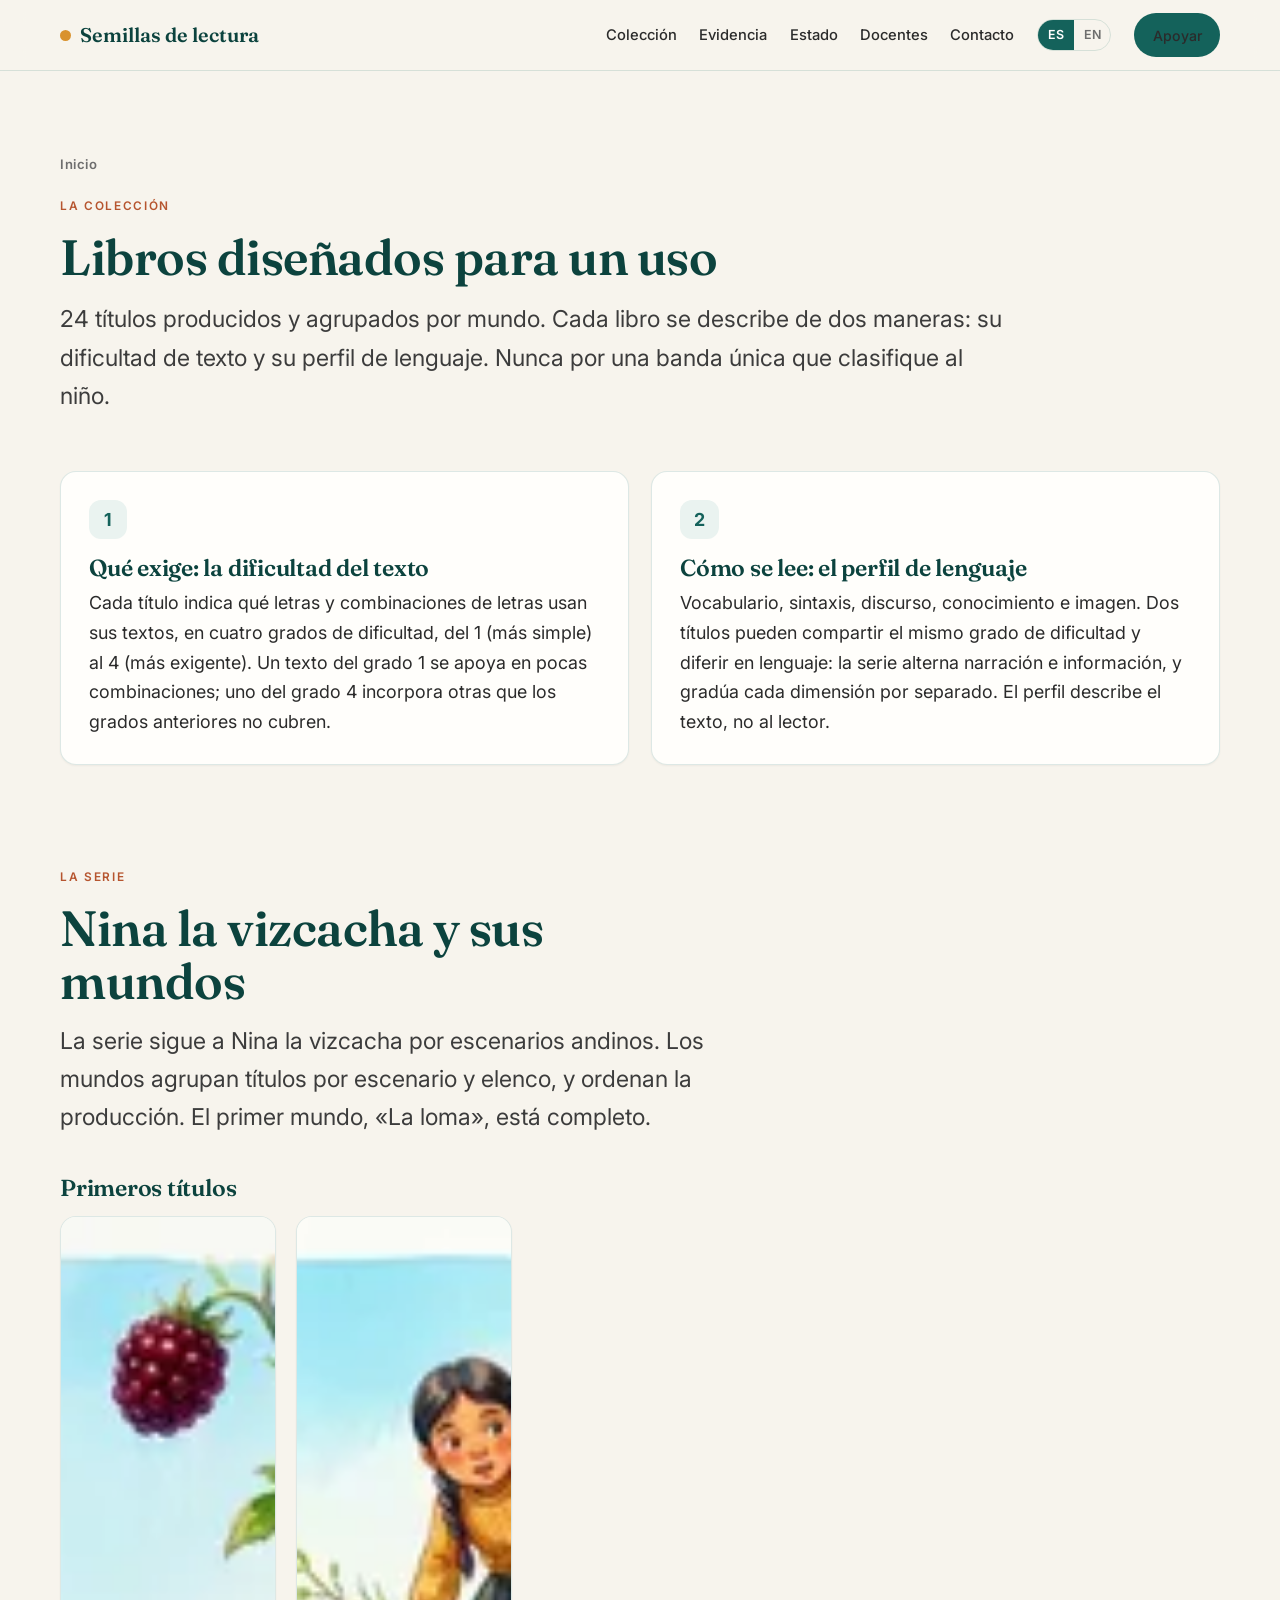
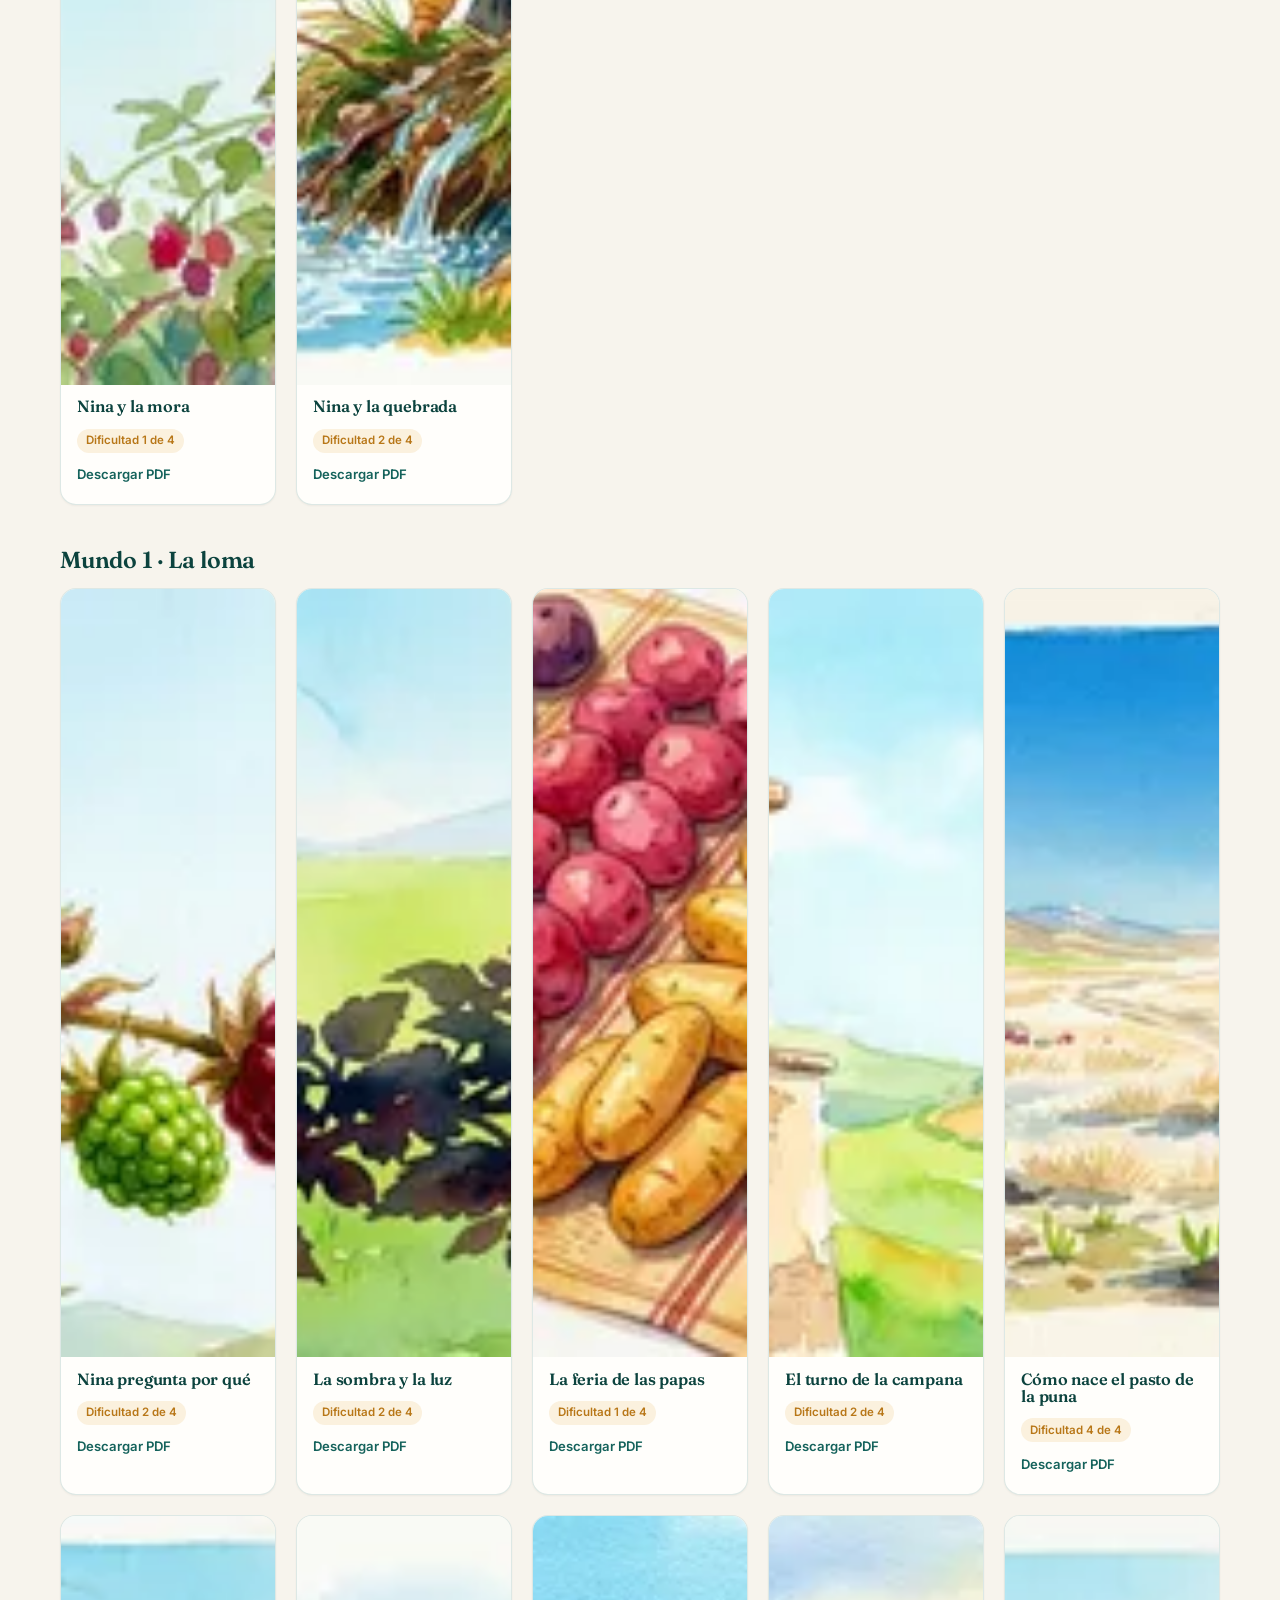
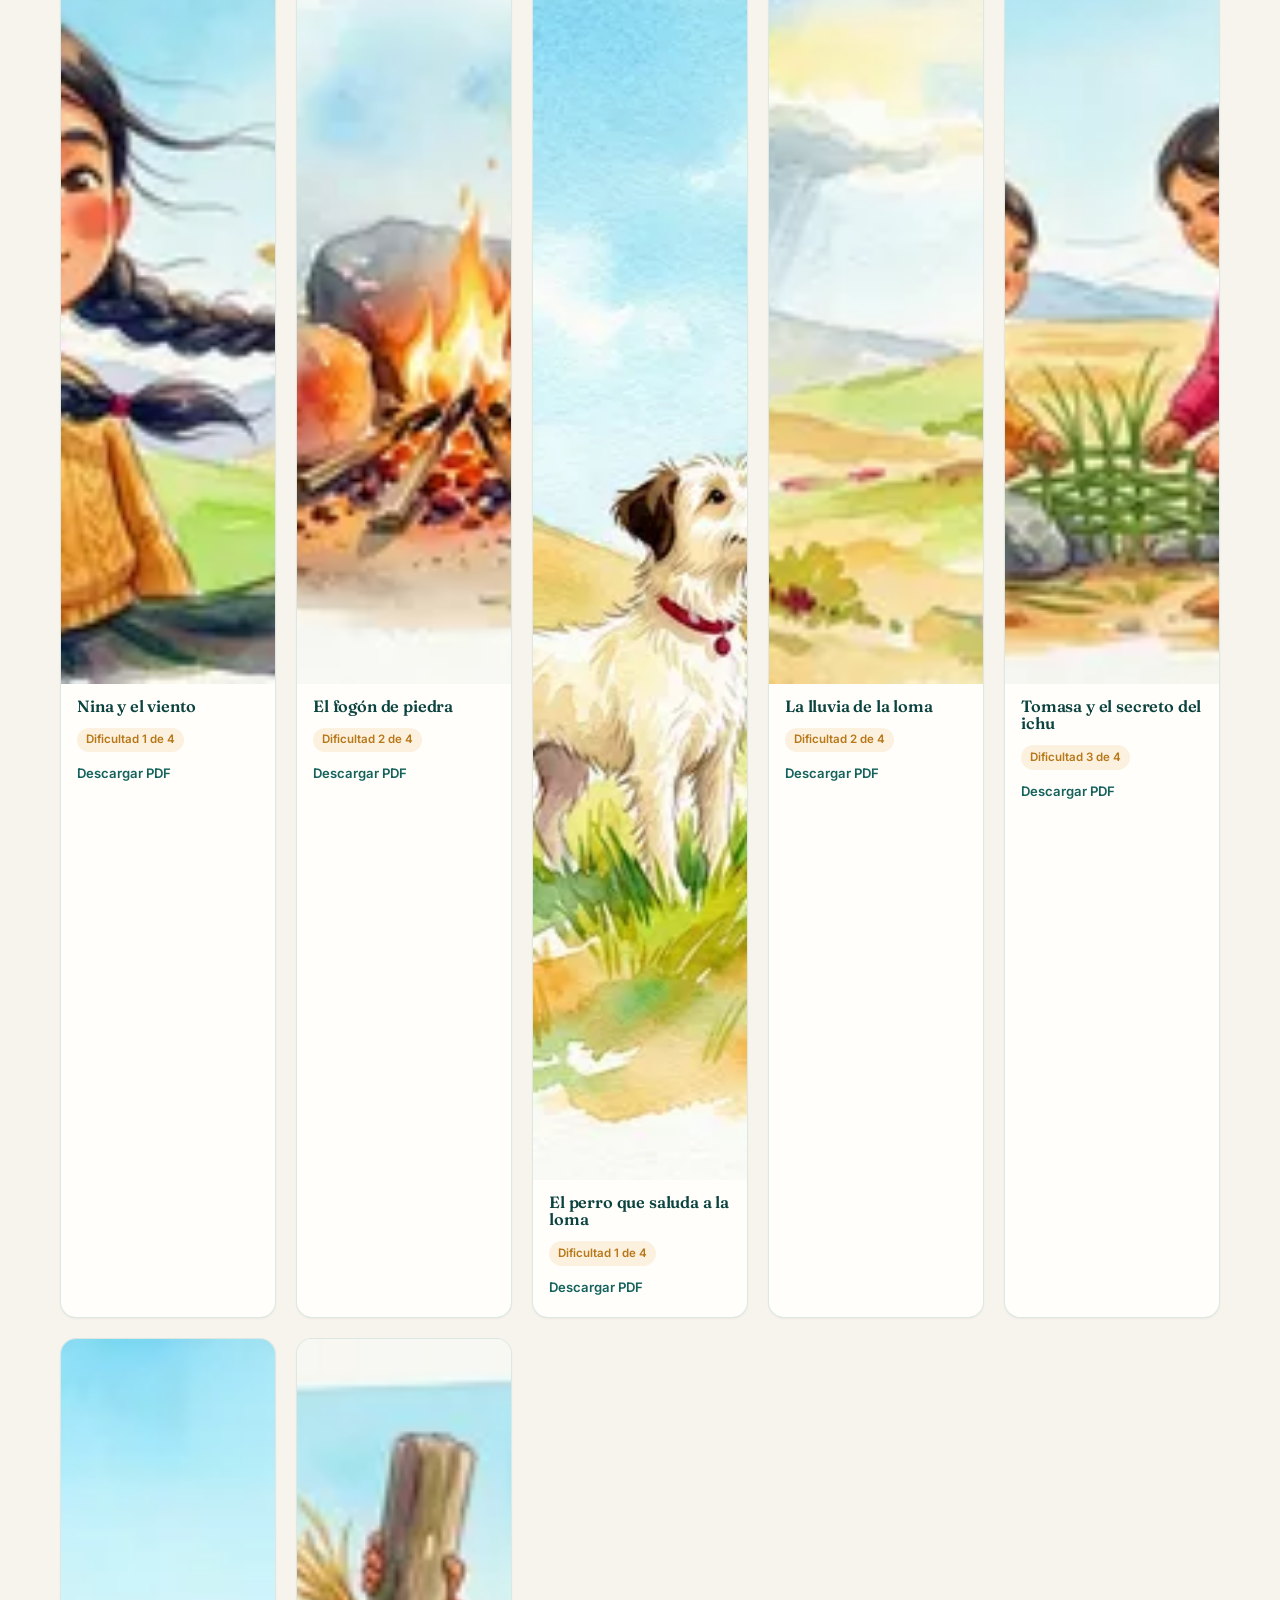
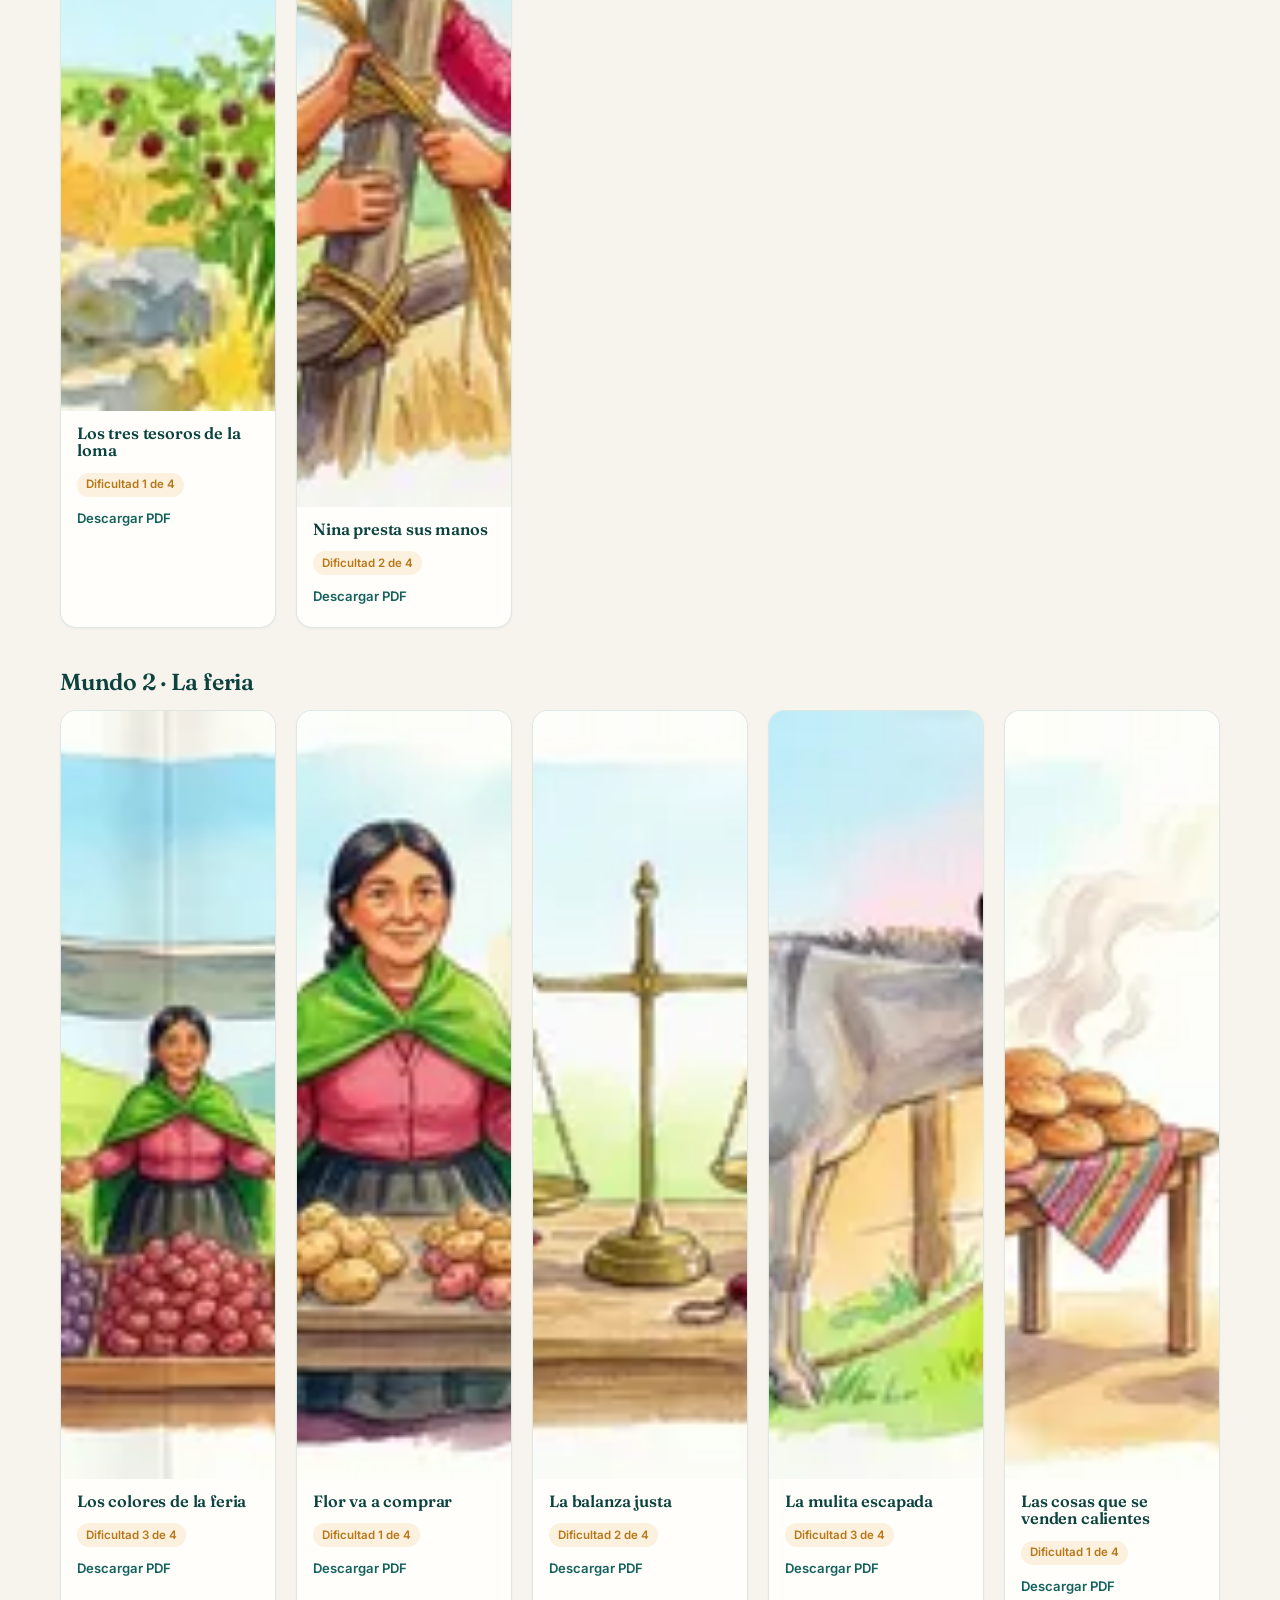
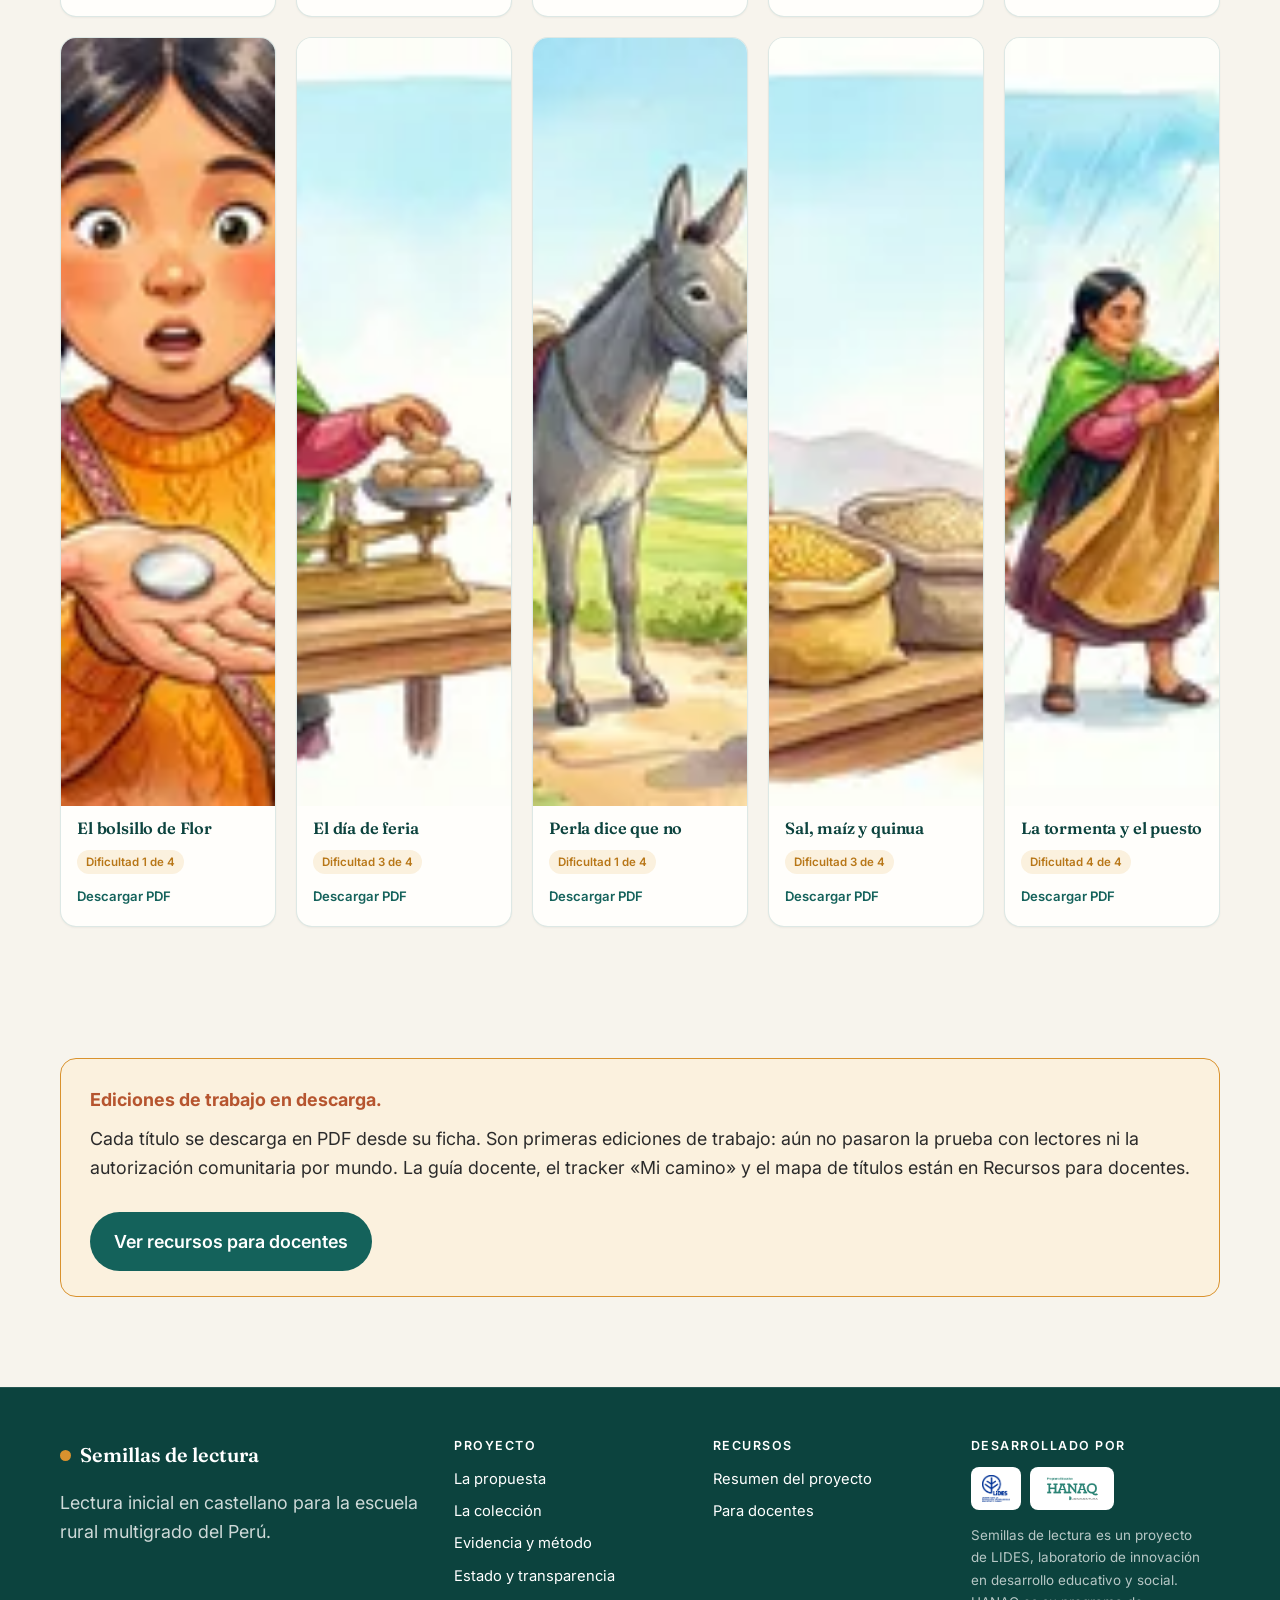
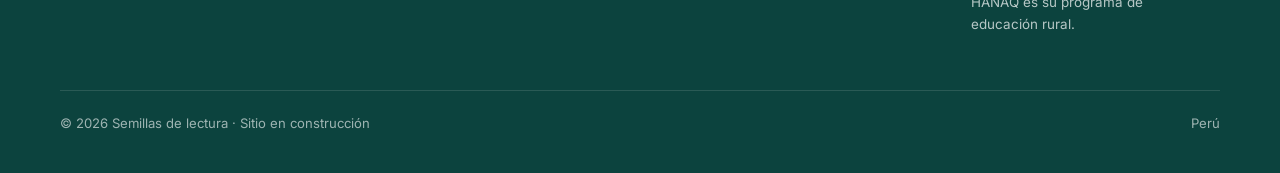
==== commit 8d1b33a8: "Actualiza sitio 2026-10-01 19:42" ====
--- a/coleccion/index.html
+++ b/coleccion/index.html
@@ -14,7 +14,7 @@
 </p> </article> </div> </section> <section class="section" style="padding-top:0"> <div class="wrap"> <div class="section-head" data-reveal> <p class="eyebrow">La serie</p> <h2>Nina la vizcacha y sus mundos</h2> <p class="lead">
 La serie sigue a Nina la vizcacha por escenarios andinos. Los mundos agrupan títulos por
           escenario y elenco, y ordenan la producción. El primer mundo, «La loma», está completo.
-</p> </div> <div class="books-group" data-reveal data-astro-cid-faalltie><h3 data-astro-cid-faalltie>Primeros títulos</h3><div class="books" data-astro-cid-faalltie><article class="book" data-astro-cid-faalltie><img src="/_astro/t01-e2.sLxuj5t8_15q7Nx.webp" srcset="/_astro/t01-e2.sLxuj5t8_RbbiI.webp 300w, /_astro/t01-e2.sLxuj5t8_1Rnuko.webp 600w" alt="Portada de Nina y la mora" sizes="(max-width: 700px) 45vw, 220px" data-astro-cid-faalltie="true" loading="lazy" decoding="async" fetchpriority="auto" width="1408" height="768"><div class="book__meta" data-astro-cid-faalltie><h4 data-astro-cid-faalltie>Nina y la mora</h4><span class="badge" data-astro-cid-faalltie>Dificultad1de 4</span><a class="book__dl" href="/descargas/libros/t01-nina-y-la-mora.pdf" download data-astro-cid-faalltie>Descargar PDF</a></div></article><article class="book" data-astro-cid-faalltie><img src="/_astro/t03-e3.Bn-raiil_ZwWPAC.webp" srcset="/_astro/t03-e3.Bn-raiil_DXd2w.webp 300w, /_astro/t03-e3.Bn-raiil_1Eaw4c.webp 600w" alt="Portada de Nina y la quebrada" sizes="(max-width: 700px) 45vw, 220px" data-astro-cid-faalltie="true" loading="lazy" decoding="async" fetchpriority="auto" width="1408" height="768"><div class="book__meta" data-astro-cid-faalltie><h4 data-astro-cid-faalltie>Nina y la quebrada</h4><span class="badge" data-astro-cid-faalltie>Dificultad2de 4</span><a class="book__dl" href="/descargas/libros/t03-nina-y-la-quebrada.pdf" download data-astro-cid-faalltie>Descargar PDF</a></div></article></div></div><div class="books-group" data-reveal data-astro-cid-faalltie><h3 data-astro-cid-faalltie>Mundo 1 · La loma</h3><div class="books" data-astro-cid-faalltie><article class="book" data-astro-cid-faalltie><img src="/_astro/w103-e2.fLUdlv_I_Z1RNAmy.webp" srcset="/_astro/w103-e2.fLUdlv_I_1c2yXV.webp 300w, /_astro/w103-e2.fLUdlv_I_Z1fdb8v.webp 600w" alt="Portada de Nina pregunta por qué" sizes="(max-width: 700px) 45vw, 220px" data-astro-cid-faalltie="true" loading="lazy" decoding="async" fetchpriority="auto" width="1408" height="768"><div class="book__meta" data-astro-cid-faalltie><h4 data-astro-cid-faalltie>Nina pregunta por qué</h4><span class="badge" data-astro-cid-faalltie>Dificultad2de 4</span><a class="book__dl" href="/descargas/libros/w103-nina-pregunta-por-que.pdf" download data-astro-cid-faalltie>Descargar PDF</a></div></article><article class="book" data-astro-cid-faalltie><img src="/_astro/w104-e3.R_a1YE_q_Z2hXkfQ.webp" srcset="/_astro/w104-e3.R_a1YE_q_2agpoy.webp 300w, /_astro/w104-e3.R_a1YE_q_ZgYkHS.webp 600w" alt="Portada de La sombra y la luz" sizes="(max-width: 700px) 45vw, 220px" data-astro-cid-faalltie="true" loading="lazy" decoding="async" fetchpriority="auto" width="1408" height="768"><div class="book__meta" data-astro-cid-faalltie><h4 data-astro-cid-faalltie>La sombra y la luz</h4><span class="badge" data-astro-cid-faalltie>Dificultad2de 4</span><a class="book__dl" href="/descargas/libros/w104-la-sombra-y-la-luz.pdf" download data-astro-cid-faalltie>Descargar PDF</a></div></article><article class="book" data-astro-cid-faalltie><img src="/_astro/w105-e2.Df4O6lzq_1nePKT.webp" srcset="/_astro/w105-e2.Df4O6lzq_Z2iFlyg.webp 300w, /_astro/w105-e2.Df4O6lzq_kg28e.webp 600w" alt="Portada de La feria de las papas" sizes="(max-width: 700px) 45vw, 220px" data-astro-cid-faalltie="true" loading="lazy" decoding="async" fetchpriority="auto" width="1408" height="768"><div class="book__meta" data-astro-cid-faalltie><h4 data-astro-cid-faalltie>La feria de las papas</h4><span class="badge" data-astro-cid-faalltie>Dificultad1de 4</span><a class="book__dl" href="/descargas/libros/w105-la-feria-de-las-papas.pdf" download data-astro-cid-faalltie>Descargar PDF</a></div></article><article class="book" data-astro-cid-faalltie><img src="/_astro/w106-e1.AVZybhZU_ZyYQnu.webp" srcset="/_astro/w106-e1.AVZybhZU_Z22vcxj.webp 300w, /_astro/w106-e1.AVZybhZU_Aqb9b.webp 600w" alt="Portada de El turno de la campana" sizes="(max-width: 700px) 45vw, 220px" data-astro-cid-faalltie="true" loading="lazy" decoding="async" fetchpriority="auto" width="1408" height="768"><div class="book__meta" data-astro-cid-faalltie><h4 data-astro-cid-faalltie>El turno de la campana</h4><span class="badge" data-astro-cid-faalltie>Dificultad2de 4</span><a class="book__dl" href="/descargas/libros/w106-el-turno-de-la-campana.pdf" download data-astro-cid-faalltie>Descargar PDF</a></div></article><article class="book" data-astro-cid-faalltie><img src="/_astro/w107-e1.T4I17C34_ZMU4wg.webp" srcset="/_astro/w107-e1.T4I17C34_ZXainv.webp 300w, /_astro/w107-e1.T4I17C34_Z2mpus.webp 600w" alt="Portada de Cómo nace el pasto de la puna" sizes="(max-width: 700px) 45vw, 220px" data-astro-cid-faalltie="true" loading="lazy" decoding="async" fetchpriority="auto" width="1376" height="768"><div class="book__meta" data-astro-cid-faalltie><h4 data-astro-cid-faalltie>Cómo nace el pasto de la puna</h4><span class="badge" data-astro-cid-faalltie>Dificultad4de 4</span><a class="book__dl" href="/descargas/libros/w107-como-nace-el-pasto.pdf" download data-astro-cid-faalltie>Descargar PDF</a></div></article><article class="book" data-astro-cid-faalltie><img src="/_astro/w108-e1.BvR2Yei-_Z1K8J2W.webp" srcset="/_astro/w108-e1.BvR2Yei-_Z1zNYDC.webp 300w, /_astro/w108-e1.BvR2Yei-_137o2R.webp 600w" alt="Portada de Nina y el viento" sizes="(max-width: 700px) 45vw, 220px" data-astro-cid-faalltie="true" loading="lazy" decoding="async" fetchpriority="auto" width="1408" height="768"><div class="book__meta" data-astro-cid-faalltie><h4 data-astro-cid-faalltie>Nina y el viento</h4><span class="badge" data-astro-cid-faalltie>Dificultad1de 4</span><a class="book__dl" href="/descargas/libros/w108-nina-y-el-viento.pdf" download data-astro-cid-faalltie>Descargar PDF</a></div></article><article class="book" data-astro-cid-faalltie><img src="/_astro/w109-e2.fu4FG2HN_1CjPej.webp" srcset="/_astro/w109-e2.fu4FG2HN_Z6bGh.webp 300w, /_astro/w109-e2.fu4FG2HN_Z2rlVNI.webp 600w" alt="Portada de El fogón de piedra" sizes="(max-width: 700px) 45vw, 220px" data-astro-cid-faalltie="true" loading="lazy" decoding="async" fetchpriority="auto" width="1408" height="768"><div class="book__meta" data-astro-cid-faalltie><h4 data-astro-cid-faalltie>El fogón de piedra</h4><span class="badge" data-astro-cid-faalltie>Dificultad2de 4</span><a class="book__dl" href="/descargas/libros/w109-el-fogon-de-piedra.pdf" download data-astro-cid-faalltie>Descargar PDF</a></div></article><article class="book" data-astro-cid-faalltie><img src="/_astro/w110-e1.D6E14DRG_hHww2.webp" srcset="/_astro/w110-e1.D6E14DRG_Z1yFc9W.webp 300w, /_astro/w110-e1.D6E14DRG_1hmWuc.webp 600w" alt="Portada de El perro que saluda a la loma" sizes="(max-width: 700px) 45vw, 220px" data-astro-cid-faalltie="true" loading="lazy" decoding="async" fetchpriority="auto" width="848" height="1264"><div class="book__meta" data-astro-cid-faalltie><h4 data-astro-cid-faalltie>El perro que saluda a la loma</h4><span class="badge" data-astro-cid-faalltie>Dificultad1de 4</span><a class="book__dl" href="/descargas/libros/w110-el-perro-que-saluda.pdf" download data-astro-cid-faalltie>Descargar PDF</a></div></article><article class="book" data-astro-cid-faalltie><img src="/_astro/w111-e1.CtER88pp_1R3Mps.webp" srcset="/_astro/w111-e1.CtER88pp_U9Hvu.webp 300w, /_astro/w111-e1.CtER88pp_1PWAox.webp 600w" alt="Portada de La lluvia de la loma" sizes="(max-width: 700px) 45vw, 220px" data-astro-cid-faalltie="true" loading="lazy" decoding="async" fetchpriority="auto" width="1376" height="768"><div class="book__meta" data-astro-cid-faalltie><h4 data-astro-cid-faalltie>La lluvia de la loma</h4><span class="badge" data-astro-cid-faalltie>Dificultad2de 4</span><a class="book__dl" href="/descargas/libros/w111-la-lluvia-de-la-loma.pdf" download data-astro-cid-faalltie>Descargar PDF</a></div></article><article class="book" data-astro-cid-faalltie><img src="/_astro/w112-e3.Cd_GBD3k_Z1LXmR.webp" srcset="/_astro/w112-e3.Cd_GBD3k_2eIkcw.webp 300w, /_astro/w112-e3.Cd_GBD3k_ZcwpTU.webp 600w" alt="Portada de Tomasa y el secreto del ichu" sizes="(max-width: 700px) 45vw, 220px" data-astro-cid-faalltie="true" loading="lazy" decoding="async" fetchpriority="auto" width="1408" height="768"><div class="book__meta" data-astro-cid-faalltie><h4 data-astro-cid-faalltie>Tomasa y el secreto del ichu</h4><span class="badge" data-astro-cid-faalltie>Dificultad3de 4</span><a class="book__dl" href="/descargas/libros/w112-tomasa-y-el-ichu.pdf" download data-astro-cid-faalltie>Descargar PDF</a></div></article><article class="book" data-astro-cid-faalltie><img src="/_astro/w113-e1.BZIQTtIN_2awHPX.webp" srcset="/_astro/w113-e1.BZIQTtIN_1RCTyQ.webp 300w, /_astro/w113-e1.BZIQTtIN_uqyEO.webp 600w" alt="Portada de Los tres tesoros de la loma" sizes="(max-width: 700px) 45vw, 220px" data-astro-cid-faalltie="true" loading="lazy" decoding="async" fetchpriority="auto" width="1584" height="672"><div class="book__meta" data-astro-cid-faalltie><h4 data-astro-cid-faalltie>Los tres tesoros de la loma</h4><span class="badge" data-astro-cid-faalltie>Dificultad1de 4</span><a class="book__dl" href="/descargas/libros/w113-los-tesoros-de-la-loma.pdf" download data-astro-cid-faalltie>Descargar PDF</a></div></article><article class="book" data-astro-cid-faalltie><img src="/_astro/w114-e3.BW_A-zri_DUTky.webp" srcset="/_astro/w114-e3.BW_A-zri_Z1F4XEt.webp 300w, /_astro/w114-e3.BW_A-zri_WQp21.webp 600w" alt="Portada de Nina presta sus manos" sizes="(max-width: 700px) 45vw, 220px" data-astro-cid-faalltie="true" loading="lazy" decoding="async" fetchpriority="auto" width="1408" height="768"><div class="book__meta" data-astro-cid-faalltie><h4 data-astro-cid-faalltie>Nina presta sus manos</h4><span class="badge" data-astro-cid-faalltie>Dificultad2de 4</span><a class="book__dl" href="/descargas/libros/w114-nina-presta-sus-manos.pdf" download data-astro-cid-faalltie>Descargar PDF</a></div></article></div></div><div class="books-group" data-reveal data-astro-cid-faalltie><h3 data-astro-cid-faalltie>Mundo 2 · La feria</h3><div class="books" data-astro-cid-faalltie><article class="book" data-astro-cid-faalltie><img src="/_astro/w201-e1.QCZhQMul_1CtIqF.webp" srcset="/_astro/w201-e1.QCZhQMul_ZY8dBL.webp 300w, /_astro/w201-e1.QCZhQMul_1DNa4I.webp 600w" alt="Portada de Los colores de la feria" sizes="(max-width: 700px) 45vw, 220px" data-astro-cid-faalltie="true" loading="lazy" decoding="async" fetchpriority="auto" width="1408" height="768"><div class="book__meta" data-astro-cid-faalltie><h4 data-astro-cid-faalltie>Los colores de la feria</h4><span class="badge" data-astro-cid-faalltie>Dificultad3de 4</span><a class="book__dl" href="/descargas/libros/w201-los-colores-de-la-feria.pdf" download data-astro-cid-faalltie>Descargar PDF</a></div></article><article class="book" data-astro-cid-faalltie><img src="/_astro/w202-e2.CMrBh3ew_2bG06i.webp" srcset="/_astro/w202-e2.CMrBh3ew_Z2r5rrl.webp 300w, /_astro/w202-e2.CMrBh3ew_bPVf9.webp 600w" alt="Portada de Flor va a comprar" sizes="(max-width: 700px) 45vw, 220px" data-astro-cid-faalltie="true" loading="lazy" decoding="async" fetchpriority="auto" width="1408" height="768"><div class="book__meta" data-astro-cid-faalltie><h4 data-astro-cid-faalltie>Flor va a comprar</h4><span class="badge" data-astro-cid-faalltie>Dificultad1de 4</span><a class="book__dl" href="/descargas/libros/w202-flor-va-a-comprar.pdf" download data-astro-cid-faalltie>Descargar PDF</a></div></article><article class="book" data-astro-cid-faalltie><img src="/_astro/w203-e1.7yzkDyVJ_1PXMFQ.webp" srcset="/_astro/w203-e1.7yzkDyVJ_Yn1J1.webp 300w, /_astro/w203-e1.7yzkDyVJ_Z1rRInq.webp 600w" alt="Portada de La balanza justa" sizes="(max-width: 700px) 45vw, 220px" data-astro-cid-faalltie="true" loading="lazy" decoding="async" fetchpriority="auto" width="1408" height="768"><div class="book__meta" data-astro-cid-faalltie><h4 data-astro-cid-faalltie>La balanza justa</h4><span class="badge" data-astro-cid-faalltie>Dificultad2de 4</span><a class="book__dl" href="/descargas/libros/w203-la-balanza-justa.pdf" download data-astro-cid-faalltie>Descargar PDF</a></div></article><article class="book" data-astro-cid-faalltie><img src="/_astro/w204-e1.b86aSP2d_2ibm15.webp" srcset="/_astro/w204-e1.b86aSP2d_venCR.webp 300w, /_astro/w204-e1.b86aSP2d_Z1V1mtz.webp 600w" alt="Portada de La mulita escapada" sizes="(max-width: 700px) 45vw, 220px" data-astro-cid-faalltie="true" loading="lazy" decoding="async" fetchpriority="auto" width="1408" height="768"><div class="book__meta" data-astro-cid-faalltie><h4 data-astro-cid-faalltie>La mulita escapada</h4><span class="badge" data-astro-cid-faalltie>Dificultad3de 4</span><a class="book__dl" href="/descargas/libros/w204-la-mulita-escapada.pdf" download data-astro-cid-faalltie>Descargar PDF</a></div></article><article class="book" data-astro-cid-faalltie><img src="/_astro/w205-e1.Km6_EWou_23s5Tm.webp" srcset="/_astro/w205-e1.Km6_EWou_1tMKsD.webp 300w, /_astro/w205-e1.Km6_EWou_ZWrYDN.webp 600w" alt="Portada de Las cosas que se venden calientes" sizes="(max-width: 700px) 45vw, 220px" data-astro-cid-faalltie="true" loading="lazy" decoding="async" fetchpriority="auto" width="1408" height="768"><div class="book__meta" data-astro-cid-faalltie><h4 data-astro-cid-faalltie>Las cosas que se venden calientes</h4><span class="badge" data-astro-cid-faalltie>Dificultad1de 4</span><a class="book__dl" href="/descargas/libros/w205-las-cosas-calientes.pdf" download data-astro-cid-faalltie>Descargar PDF</a></div></article><article class="book" data-astro-cid-faalltie><img src="/_astro/w206-e2.CMnE1egJ_jD8Aw.webp" srcset="/_astro/w206-e2.CMnE1egJ_16mJYe.webp 300w, /_astro/w206-e2.CMnE1egJ_Z1kS08d.webp 600w" alt="Portada de El bolsillo de Flor" sizes="(max-width: 700px) 45vw, 220px" data-astro-cid-faalltie="true" loading="lazy" decoding="async" fetchpriority="auto" width="1408" height="768"><div class="book__meta" data-astro-cid-faalltie><h4 data-astro-cid-faalltie>El bolsillo de Flor</h4><span class="badge" data-astro-cid-faalltie>Dificultad1de 4</span><a class="book__dl" href="/descargas/libros/w206-el-bolsillo-de-flor.pdf" download data-astro-cid-faalltie>Descargar PDF</a></div></article><article class="book" data-astro-cid-faalltie><img src="/_astro/w207-e2.Du_ltM51_e078h.webp" srcset="/_astro/w207-e2.Du_ltM51_1KddCd.webp 300w, /_astro/w207-e2.Du_ltM51_ZG2wue.webp 600w" alt="Portada de El día de feria" sizes="(max-width: 700px) 45vw, 220px" data-astro-cid-faalltie="true" loading="lazy" decoding="async" fetchpriority="auto" width="1408" height="768"><div class="book__meta" data-astro-cid-faalltie><h4 data-astro-cid-faalltie>El día de feria</h4><span class="badge" data-astro-cid-faalltie>Dificultad3de 4</span><a class="book__dl" href="/descargas/libros/w207-el-dia-de-feria.pdf" download data-astro-cid-faalltie>Descargar PDF</a></div></article><article class="book" data-astro-cid-faalltie><img src="/_astro/w208-e1.C6i0ZL9q_Z1yROrA.webp" srcset="/_astro/w208-e1.C6i0ZL9q_HCDzg.webp 300w, /_astro/w208-e1.C6i0ZL9q_Z1IC6xb.webp 600w" alt="Portada de Perla dice que no" sizes="(max-width: 700px) 45vw, 220px" data-astro-cid-faalltie="true" loading="lazy" decoding="async" fetchpriority="auto" width="1408" height="768"><div class="book__meta" data-astro-cid-faalltie><h4 data-astro-cid-faalltie>Perla dice que no</h4><span class="badge" data-astro-cid-faalltie>Dificultad1de 4</span><a class="book__dl" href="/descargas/libros/w208-perla-dice-que-no.pdf" download data-astro-cid-faalltie>Descargar PDF</a></div></article><article class="book" data-astro-cid-faalltie><img src="/_astro/w209-e1.CCYPAaVN_ZR4S33.webp" srcset="/_astro/w209-e1.CCYPAaVN_Z1I50dG.webp 300w, /_astro/w209-e1.CCYPAaVN_TQnsN.webp 600w" alt="Portada de Sal, maíz y quinua" sizes="(max-width: 700px) 45vw, 220px" data-astro-cid-faalltie="true" loading="lazy" decoding="async" fetchpriority="auto" width="1408" height="768"><div class="book__meta" data-astro-cid-faalltie><h4 data-astro-cid-faalltie>Sal, maíz y quinua</h4><span class="badge" data-astro-cid-faalltie>Dificultad3de 4</span><a class="book__dl" href="/descargas/libros/w209-sal-maiz-y-quinua.pdf" download data-astro-cid-faalltie>Descargar PDF</a></div></article><article class="book" data-astro-cid-faalltie><img src="/_astro/w210-e2.GAJZWziR_Z1GtYY5.webp" srcset="/_astro/w210-e2.GAJZWziR_2lrAaX.webp 300w, /_astro/w210-e2.GAJZWziR_Z5N9Vt.webp 600w" alt="Portada de La tormenta y el puesto" sizes="(max-width: 700px) 45vw, 220px" data-astro-cid-faalltie="true" loading="lazy" decoding="async" fetchpriority="auto" width="1408" height="768"><div class="book__meta" data-astro-cid-faalltie><h4 data-astro-cid-faalltie>La tormenta y el puesto</h4><span class="badge" data-astro-cid-faalltie>Dificultad4de 4</span><a class="book__dl" href="/descargas/libros/w210-la-tormenta-y-el-puesto.pdf" download data-astro-cid-faalltie>Descargar PDF</a></div></article></div></div> </div> </section> <section class="section" style="padding-top:0"> <div class="wrap"> <div class="callout" data-reveal> <strong>Ediciones de trabajo en descarga.</strong> <p style="margin-top:.6rem">
+</p> </div> <div class="books-group" data-reveal data-astro-cid-faalltie><h3 data-astro-cid-faalltie>Primeros títulos</h3><div class="books" data-astro-cid-faalltie><article class="book" data-astro-cid-faalltie><img src="/_astro/t01-e2.sLxuj5t8_15q7Nx.webp" srcset="/_astro/t01-e2.sLxuj5t8_RbbiI.webp 300w, /_astro/t01-e2.sLxuj5t8_1Rnuko.webp 600w" alt="Portada de Nina y la mora" sizes="(max-width: 700px) 45vw, 220px" data-astro-cid-faalltie="true" loading="lazy" decoding="async" fetchpriority="auto" width="1408" height="768"><div class="book__meta" data-astro-cid-faalltie><h4 data-astro-cid-faalltie>Nina y la mora</h4><span class="badge" data-astro-cid-faalltie>Dificultad 1 de 4</span><a class="book__dl" href="/descargas/libros/t01-nina-y-la-mora.pdf" download data-astro-cid-faalltie>Descargar PDF</a></div></article><article class="book" data-astro-cid-faalltie><img src="/_astro/t03-e3.Bn-raiil_ZwWPAC.webp" srcset="/_astro/t03-e3.Bn-raiil_DXd2w.webp 300w, /_astro/t03-e3.Bn-raiil_1Eaw4c.webp 600w" alt="Portada de Nina y la quebrada" sizes="(max-width: 700px) 45vw, 220px" data-astro-cid-faalltie="true" loading="lazy" decoding="async" fetchpriority="auto" width="1408" height="768"><div class="book__meta" data-astro-cid-faalltie><h4 data-astro-cid-faalltie>Nina y la quebrada</h4><span class="badge" data-astro-cid-faalltie>Dificultad 2 de 4</span><a class="book__dl" href="/descargas/libros/t03-nina-y-la-quebrada.pdf" download data-astro-cid-faalltie>Descargar PDF</a></div></article></div></div><div class="books-group" data-reveal data-astro-cid-faalltie><h3 data-astro-cid-faalltie>Mundo 1 · La loma</h3><div class="books" data-astro-cid-faalltie><article class="book" data-astro-cid-faalltie><img src="/_astro/w103-e2.fLUdlv_I_Z1RNAmy.webp" srcset="/_astro/w103-e2.fLUdlv_I_1c2yXV.webp 300w, /_astro/w103-e2.fLUdlv_I_Z1fdb8v.webp 600w" alt="Portada de Nina pregunta por qué" sizes="(max-width: 700px) 45vw, 220px" data-astro-cid-faalltie="true" loading="lazy" decoding="async" fetchpriority="auto" width="1408" height="768"><div class="book__meta" data-astro-cid-faalltie><h4 data-astro-cid-faalltie>Nina pregunta por qué</h4><span class="badge" data-astro-cid-faalltie>Dificultad 2 de 4</span><a class="book__dl" href="/descargas/libros/w103-nina-pregunta-por-que.pdf" download data-astro-cid-faalltie>Descargar PDF</a></div></article><article class="book" data-astro-cid-faalltie><img src="/_astro/w104-e3.R_a1YE_q_Z2hXkfQ.webp" srcset="/_astro/w104-e3.R_a1YE_q_2agpoy.webp 300w, /_astro/w104-e3.R_a1YE_q_ZgYkHS.webp 600w" alt="Portada de La sombra y la luz" sizes="(max-width: 700px) 45vw, 220px" data-astro-cid-faalltie="true" loading="lazy" decoding="async" fetchpriority="auto" width="1408" height="768"><div class="book__meta" data-astro-cid-faalltie><h4 data-astro-cid-faalltie>La sombra y la luz</h4><span class="badge" data-astro-cid-faalltie>Dificultad 2 de 4</span><a class="book__dl" href="/descargas/libros/w104-la-sombra-y-la-luz.pdf" download data-astro-cid-faalltie>Descargar PDF</a></div></article><article class="book" data-astro-cid-faalltie><img src="/_astro/w105-e2.Df4O6lzq_1nePKT.webp" srcset="/_astro/w105-e2.Df4O6lzq_Z2iFlyg.webp 300w, /_astro/w105-e2.Df4O6lzq_kg28e.webp 600w" alt="Portada de La feria de las papas" sizes="(max-width: 700px) 45vw, 220px" data-astro-cid-faalltie="true" loading="lazy" decoding="async" fetchpriority="auto" width="1408" height="768"><div class="book__meta" data-astro-cid-faalltie><h4 data-astro-cid-faalltie>La feria de las papas</h4><span class="badge" data-astro-cid-faalltie>Dificultad 1 de 4</span><a class="book__dl" href="/descargas/libros/w105-la-feria-de-las-papas.pdf" download data-astro-cid-faalltie>Descargar PDF</a></div></article><article class="book" data-astro-cid-faalltie><img src="/_astro/w106-e1.AVZybhZU_ZyYQnu.webp" srcset="/_astro/w106-e1.AVZybhZU_Z22vcxj.webp 300w, /_astro/w106-e1.AVZybhZU_Aqb9b.webp 600w" alt="Portada de El turno de la campana" sizes="(max-width: 700px) 45vw, 220px" data-astro-cid-faalltie="true" loading="lazy" decoding="async" fetchpriority="auto" width="1408" height="768"><div class="book__meta" data-astro-cid-faalltie><h4 data-astro-cid-faalltie>El turno de la campana</h4><span class="badge" data-astro-cid-faalltie>Dificultad 2 de 4</span><a class="book__dl" href="/descargas/libros/w106-el-turno-de-la-campana.pdf" download data-astro-cid-faalltie>Descargar PDF</a></div></article><article class="book" data-astro-cid-faalltie><img src="/_astro/w107-e1.T4I17C34_ZMU4wg.webp" srcset="/_astro/w107-e1.T4I17C34_ZXainv.webp 300w, /_astro/w107-e1.T4I17C34_Z2mpus.webp 600w" alt="Portada de Cómo nace el pasto de la puna" sizes="(max-width: 700px) 45vw, 220px" data-astro-cid-faalltie="true" loading="lazy" decoding="async" fetchpriority="auto" width="1376" height="768"><div class="book__meta" data-astro-cid-faalltie><h4 data-astro-cid-faalltie>Cómo nace el pasto de la puna</h4><span class="badge" data-astro-cid-faalltie>Dificultad 4 de 4</span><a class="book__dl" href="/descargas/libros/w107-como-nace-el-pasto.pdf" download data-astro-cid-faalltie>Descargar PDF</a></div></article><article class="book" data-astro-cid-faalltie><img src="/_astro/w108-e1.BvR2Yei-_Z1K8J2W.webp" srcset="/_astro/w108-e1.BvR2Yei-_Z1zNYDC.webp 300w, /_astro/w108-e1.BvR2Yei-_137o2R.webp 600w" alt="Portada de Nina y el viento" sizes="(max-width: 700px) 45vw, 220px" data-astro-cid-faalltie="true" loading="lazy" decoding="async" fetchpriority="auto" width="1408" height="768"><div class="book__meta" data-astro-cid-faalltie><h4 data-astro-cid-faalltie>Nina y el viento</h4><span class="badge" data-astro-cid-faalltie>Dificultad 1 de 4</span><a class="book__dl" href="/descargas/libros/w108-nina-y-el-viento.pdf" download data-astro-cid-faalltie>Descargar PDF</a></div></article><article class="book" data-astro-cid-faalltie><img src="/_astro/w109-e2.fu4FG2HN_1CjPej.webp" srcset="/_astro/w109-e2.fu4FG2HN_Z6bGh.webp 300w, /_astro/w109-e2.fu4FG2HN_Z2rlVNI.webp 600w" alt="Portada de El fogón de piedra" sizes="(max-width: 700px) 45vw, 220px" data-astro-cid-faalltie="true" loading="lazy" decoding="async" fetchpriority="auto" width="1408" height="768"><div class="book__meta" data-astro-cid-faalltie><h4 data-astro-cid-faalltie>El fogón de piedra</h4><span class="badge" data-astro-cid-faalltie>Dificultad 2 de 4</span><a class="book__dl" href="/descargas/libros/w109-el-fogon-de-piedra.pdf" download data-astro-cid-faalltie>Descargar PDF</a></div></article><article class="book" data-astro-cid-faalltie><img src="/_astro/w110-e1.D6E14DRG_hHww2.webp" srcset="/_astro/w110-e1.D6E14DRG_Z1yFc9W.webp 300w, /_astro/w110-e1.D6E14DRG_1hmWuc.webp 600w" alt="Portada de El perro que saluda a la loma" sizes="(max-width: 700px) 45vw, 220px" data-astro-cid-faalltie="true" loading="lazy" decoding="async" fetchpriority="auto" width="848" height="1264"><div class="book__meta" data-astro-cid-faalltie><h4 data-astro-cid-faalltie>El perro que saluda a la loma</h4><span class="badge" data-astro-cid-faalltie>Dificultad 1 de 4</span><a class="book__dl" href="/descargas/libros/w110-el-perro-que-saluda.pdf" download data-astro-cid-faalltie>Descargar PDF</a></div></article><article class="book" data-astro-cid-faalltie><img src="/_astro/w111-e1.CtER88pp_1R3Mps.webp" srcset="/_astro/w111-e1.CtER88pp_U9Hvu.webp 300w, /_astro/w111-e1.CtER88pp_1PWAox.webp 600w" alt="Portada de La lluvia de la loma" sizes="(max-width: 700px) 45vw, 220px" data-astro-cid-faalltie="true" loading="lazy" decoding="async" fetchpriority="auto" width="1376" height="768"><div class="book__meta" data-astro-cid-faalltie><h4 data-astro-cid-faalltie>La lluvia de la loma</h4><span class="badge" data-astro-cid-faalltie>Dificultad 2 de 4</span><a class="book__dl" href="/descargas/libros/w111-la-lluvia-de-la-loma.pdf" download data-astro-cid-faalltie>Descargar PDF</a></div></article><article class="book" data-astro-cid-faalltie><img src="/_astro/w112-e3.Cd_GBD3k_Z1LXmR.webp" srcset="/_astro/w112-e3.Cd_GBD3k_2eIkcw.webp 300w, /_astro/w112-e3.Cd_GBD3k_ZcwpTU.webp 600w" alt="Portada de Tomasa y el secreto del ichu" sizes="(max-width: 700px) 45vw, 220px" data-astro-cid-faalltie="true" loading="lazy" decoding="async" fetchpriority="auto" width="1408" height="768"><div class="book__meta" data-astro-cid-faalltie><h4 data-astro-cid-faalltie>Tomasa y el secreto del ichu</h4><span class="badge" data-astro-cid-faalltie>Dificultad 3 de 4</span><a class="book__dl" href="/descargas/libros/w112-tomasa-y-el-ichu.pdf" download data-astro-cid-faalltie>Descargar PDF</a></div></article><article class="book" data-astro-cid-faalltie><img src="/_astro/w113-e1.BZIQTtIN_2awHPX.webp" srcset="/_astro/w113-e1.BZIQTtIN_1RCTyQ.webp 300w, /_astro/w113-e1.BZIQTtIN_uqyEO.webp 600w" alt="Portada de Los tres tesoros de la loma" sizes="(max-width: 700px) 45vw, 220px" data-astro-cid-faalltie="true" loading="lazy" decoding="async" fetchpriority="auto" width="1584" height="672"><div class="book__meta" data-astro-cid-faalltie><h4 data-astro-cid-faalltie>Los tres tesoros de la loma</h4><span class="badge" data-astro-cid-faalltie>Dificultad 1 de 4</span><a class="book__dl" href="/descargas/libros/w113-los-tesoros-de-la-loma.pdf" download data-astro-cid-faalltie>Descargar PDF</a></div></article><article class="book" data-astro-cid-faalltie><img src="/_astro/w114-e3.BW_A-zri_DUTky.webp" srcset="/_astro/w114-e3.BW_A-zri_Z1F4XEt.webp 300w, /_astro/w114-e3.BW_A-zri_WQp21.webp 600w" alt="Portada de Nina presta sus manos" sizes="(max-width: 700px) 45vw, 220px" data-astro-cid-faalltie="true" loading="lazy" decoding="async" fetchpriority="auto" width="1408" height="768"><div class="book__meta" data-astro-cid-faalltie><h4 data-astro-cid-faalltie>Nina presta sus manos</h4><span class="badge" data-astro-cid-faalltie>Dificultad 2 de 4</span><a class="book__dl" href="/descargas/libros/w114-nina-presta-sus-manos.pdf" download data-astro-cid-faalltie>Descargar PDF</a></div></article></div></div><div class="books-group" data-reveal data-astro-cid-faalltie><h3 data-astro-cid-faalltie>Mundo 2 · La feria</h3><div class="books" data-astro-cid-faalltie><article class="book" data-astro-cid-faalltie><img src="/_astro/w201-e1.QCZhQMul_1CtIqF.webp" srcset="/_astro/w201-e1.QCZhQMul_ZY8dBL.webp 300w, /_astro/w201-e1.QCZhQMul_1DNa4I.webp 600w" alt="Portada de Los colores de la feria" sizes="(max-width: 700px) 45vw, 220px" data-astro-cid-faalltie="true" loading="lazy" decoding="async" fetchpriority="auto" width="1408" height="768"><div class="book__meta" data-astro-cid-faalltie><h4 data-astro-cid-faalltie>Los colores de la feria</h4><span class="badge" data-astro-cid-faalltie>Dificultad 3 de 4</span><a class="book__dl" href="/descargas/libros/w201-los-colores-de-la-feria.pdf" download data-astro-cid-faalltie>Descargar PDF</a></div></article><article class="book" data-astro-cid-faalltie><img src="/_astro/w202-e2.CMrBh3ew_2bG06i.webp" srcset="/_astro/w202-e2.CMrBh3ew_Z2r5rrl.webp 300w, /_astro/w202-e2.CMrBh3ew_bPVf9.webp 600w" alt="Portada de Flor va a comprar" sizes="(max-width: 700px) 45vw, 220px" data-astro-cid-faalltie="true" loading="lazy" decoding="async" fetchpriority="auto" width="1408" height="768"><div class="book__meta" data-astro-cid-faalltie><h4 data-astro-cid-faalltie>Flor va a comprar</h4><span class="badge" data-astro-cid-faalltie>Dificultad 1 de 4</span><a class="book__dl" href="/descargas/libros/w202-flor-va-a-comprar.pdf" download data-astro-cid-faalltie>Descargar PDF</a></div></article><article class="book" data-astro-cid-faalltie><img src="/_astro/w203-e1.7yzkDyVJ_1PXMFQ.webp" srcset="/_astro/w203-e1.7yzkDyVJ_Yn1J1.webp 300w, /_astro/w203-e1.7yzkDyVJ_Z1rRInq.webp 600w" alt="Portada de La balanza justa" sizes="(max-width: 700px) 45vw, 220px" data-astro-cid-faalltie="true" loading="lazy" decoding="async" fetchpriority="auto" width="1408" height="768"><div class="book__meta" data-astro-cid-faalltie><h4 data-astro-cid-faalltie>La balanza justa</h4><span class="badge" data-astro-cid-faalltie>Dificultad 2 de 4</span><a class="book__dl" href="/descargas/libros/w203-la-balanza-justa.pdf" download data-astro-cid-faalltie>Descargar PDF</a></div></article><article class="book" data-astro-cid-faalltie><img src="/_astro/w204-e1.b86aSP2d_2ibm15.webp" srcset="/_astro/w204-e1.b86aSP2d_venCR.webp 300w, /_astro/w204-e1.b86aSP2d_Z1V1mtz.webp 600w" alt="Portada de La mulita escapada" sizes="(max-width: 700px) 45vw, 220px" data-astro-cid-faalltie="true" loading="lazy" decoding="async" fetchpriority="auto" width="1408" height="768"><div class="book__meta" data-astro-cid-faalltie><h4 data-astro-cid-faalltie>La mulita escapada</h4><span class="badge" data-astro-cid-faalltie>Dificultad 3 de 4</span><a class="book__dl" href="/descargas/libros/w204-la-mulita-escapada.pdf" download data-astro-cid-faalltie>Descargar PDF</a></div></article><article class="book" data-astro-cid-faalltie><img src="/_astro/w205-e1.Km6_EWou_23s5Tm.webp" srcset="/_astro/w205-e1.Km6_EWou_1tMKsD.webp 300w, /_astro/w205-e1.Km6_EWou_ZWrYDN.webp 600w" alt="Portada de Las cosas que se venden calientes" sizes="(max-width: 700px) 45vw, 220px" data-astro-cid-faalltie="true" loading="lazy" decoding="async" fetchpriority="auto" width="1408" height="768"><div class="book__meta" data-astro-cid-faalltie><h4 data-astro-cid-faalltie>Las cosas que se venden calientes</h4><span class="badge" data-astro-cid-faalltie>Dificultad 1 de 4</span><a class="book__dl" href="/descargas/libros/w205-las-cosas-calientes.pdf" download data-astro-cid-faalltie>Descargar PDF</a></div></article><article class="book" data-astro-cid-faalltie><img src="/_astro/w206-e2.CMnE1egJ_jD8Aw.webp" srcset="/_astro/w206-e2.CMnE1egJ_16mJYe.webp 300w, /_astro/w206-e2.CMnE1egJ_Z1kS08d.webp 600w" alt="Portada de El bolsillo de Flor" sizes="(max-width: 700px) 45vw, 220px" data-astro-cid-faalltie="true" loading="lazy" decoding="async" fetchpriority="auto" width="1408" height="768"><div class="book__meta" data-astro-cid-faalltie><h4 data-astro-cid-faalltie>El bolsillo de Flor</h4><span class="badge" data-astro-cid-faalltie>Dificultad 1 de 4</span><a class="book__dl" href="/descargas/libros/w206-el-bolsillo-de-flor.pdf" download data-astro-cid-faalltie>Descargar PDF</a></div></article><article class="book" data-astro-cid-faalltie><img src="/_astro/w207-e2.Du_ltM51_e078h.webp" srcset="/_astro/w207-e2.Du_ltM51_1KddCd.webp 300w, /_astro/w207-e2.Du_ltM51_ZG2wue.webp 600w" alt="Portada de El día de feria" sizes="(max-width: 700px) 45vw, 220px" data-astro-cid-faalltie="true" loading="lazy" decoding="async" fetchpriority="auto" width="1408" height="768"><div class="book__meta" data-astro-cid-faalltie><h4 data-astro-cid-faalltie>El día de feria</h4><span class="badge" data-astro-cid-faalltie>Dificultad 3 de 4</span><a class="book__dl" href="/descargas/libros/w207-el-dia-de-feria.pdf" download data-astro-cid-faalltie>Descargar PDF</a></div></article><article class="book" data-astro-cid-faalltie><img src="/_astro/w208-e1.C6i0ZL9q_Z1yROrA.webp" srcset="/_astro/w208-e1.C6i0ZL9q_HCDzg.webp 300w, /_astro/w208-e1.C6i0ZL9q_Z1IC6xb.webp 600w" alt="Portada de Perla dice que no" sizes="(max-width: 700px) 45vw, 220px" data-astro-cid-faalltie="true" loading="lazy" decoding="async" fetchpriority="auto" width="1408" height="768"><div class="book__meta" data-astro-cid-faalltie><h4 data-astro-cid-faalltie>Perla dice que no</h4><span class="badge" data-astro-cid-faalltie>Dificultad 1 de 4</span><a class="book__dl" href="/descargas/libros/w208-perla-dice-que-no.pdf" download data-astro-cid-faalltie>Descargar PDF</a></div></article><article class="book" data-astro-cid-faalltie><img src="/_astro/w209-e1.CCYPAaVN_ZR4S33.webp" srcset="/_astro/w209-e1.CCYPAaVN_Z1I50dG.webp 300w, /_astro/w209-e1.CCYPAaVN_TQnsN.webp 600w" alt="Portada de Sal, maíz y quinua" sizes="(max-width: 700px) 45vw, 220px" data-astro-cid-faalltie="true" loading="lazy" decoding="async" fetchpriority="auto" width="1408" height="768"><div class="book__meta" data-astro-cid-faalltie><h4 data-astro-cid-faalltie>Sal, maíz y quinua</h4><span class="badge" data-astro-cid-faalltie>Dificultad 3 de 4</span><a class="book__dl" href="/descargas/libros/w209-sal-maiz-y-quinua.pdf" download data-astro-cid-faalltie>Descargar PDF</a></div></article><article class="book" data-astro-cid-faalltie><img src="/_astro/w210-e2.GAJZWziR_Z1GtYY5.webp" srcset="/_astro/w210-e2.GAJZWziR_2lrAaX.webp 300w, /_astro/w210-e2.GAJZWziR_Z5N9Vt.webp 600w" alt="Portada de La tormenta y el puesto" sizes="(max-width: 700px) 45vw, 220px" data-astro-cid-faalltie="true" loading="lazy" decoding="async" fetchpriority="auto" width="1408" height="768"><div class="book__meta" data-astro-cid-faalltie><h4 data-astro-cid-faalltie>La tormenta y el puesto</h4><span class="badge" data-astro-cid-faalltie>Dificultad 4 de 4</span><a class="book__dl" href="/descargas/libros/w210-la-tormenta-y-el-puesto.pdf" download data-astro-cid-faalltie>Descargar PDF</a></div></article></div></div> </div> </section> <section class="section" style="padding-top:0"> <div class="wrap"> <div class="callout" data-reveal> <strong>Ediciones de trabajo en descarga.</strong> <p style="margin-top:.6rem">
 Cada título se descarga en PDF desde su ficha. Son primeras ediciones de trabajo: aún no
           pasaron la prueba con lectores ni la autorización comunitaria por mundo. La guía docente,
           el tracker «Mi camino» y el mapa de títulos están en Recursos para docentes.
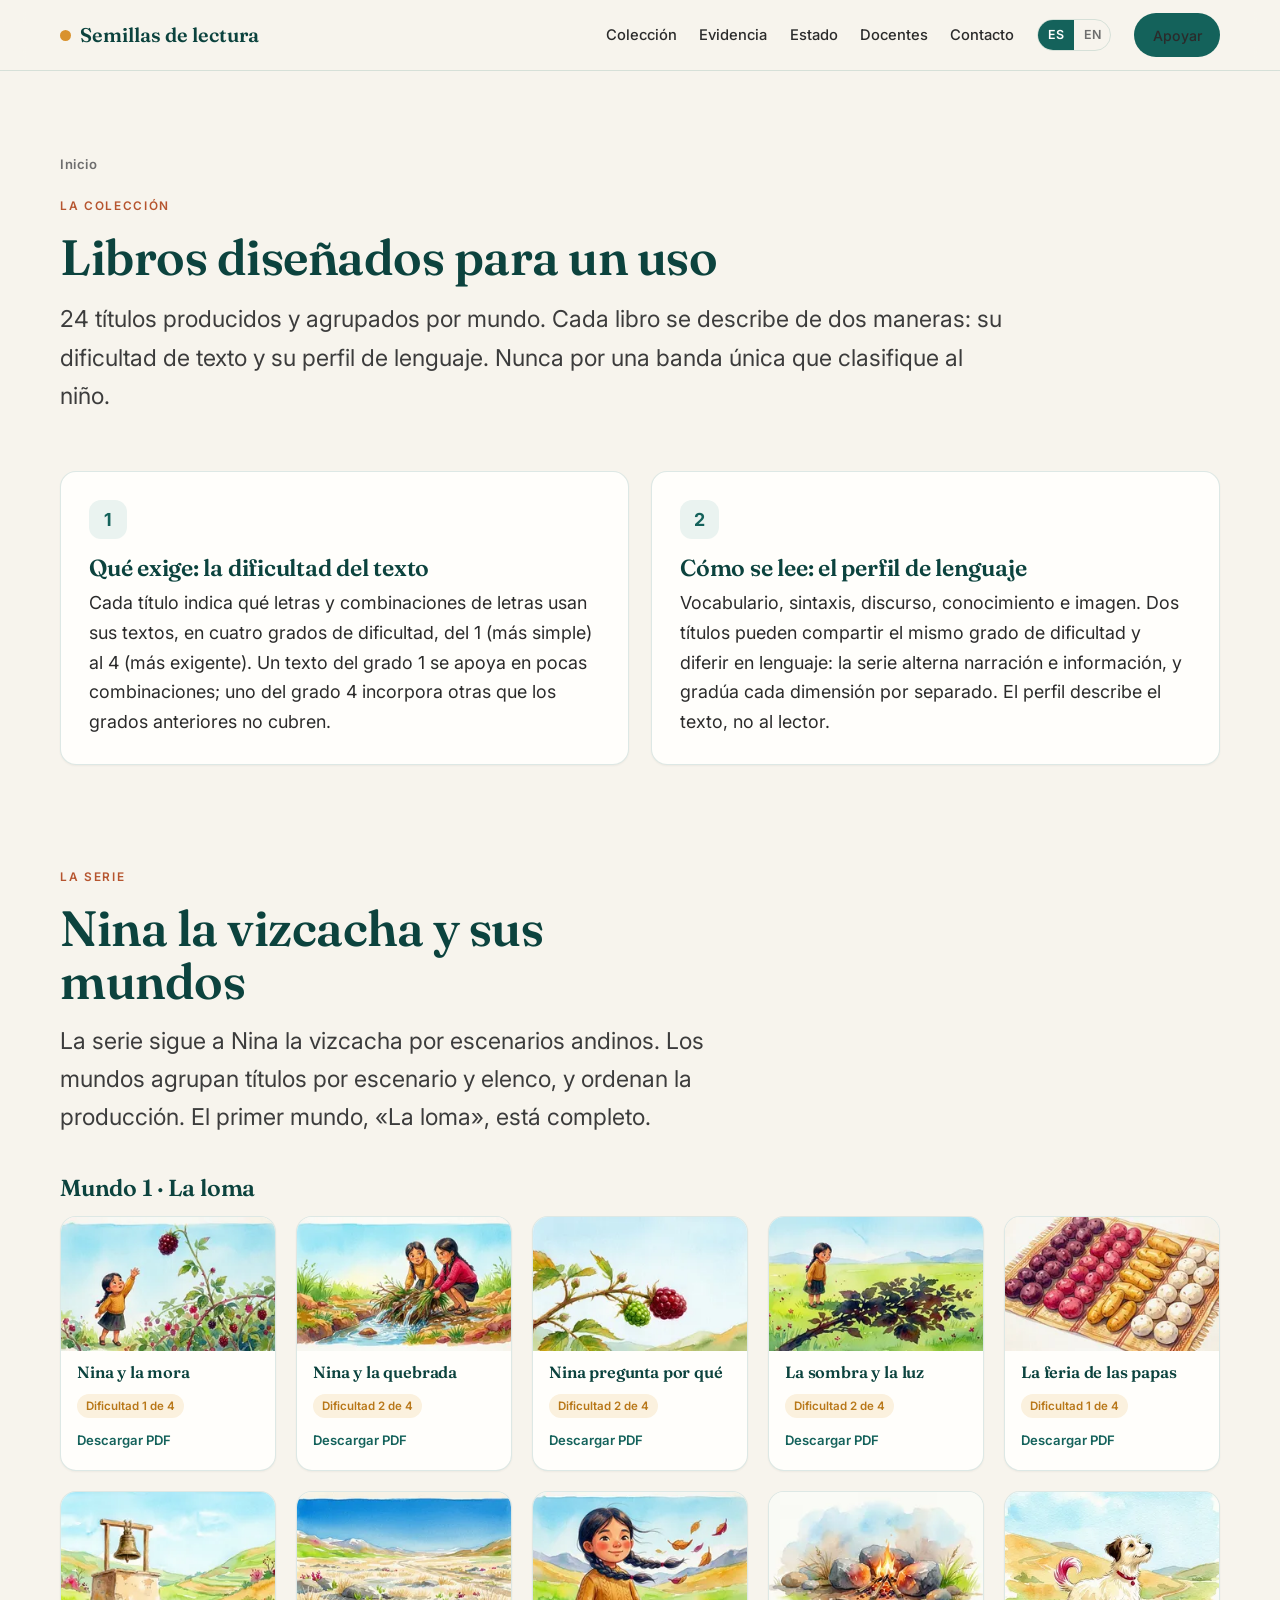
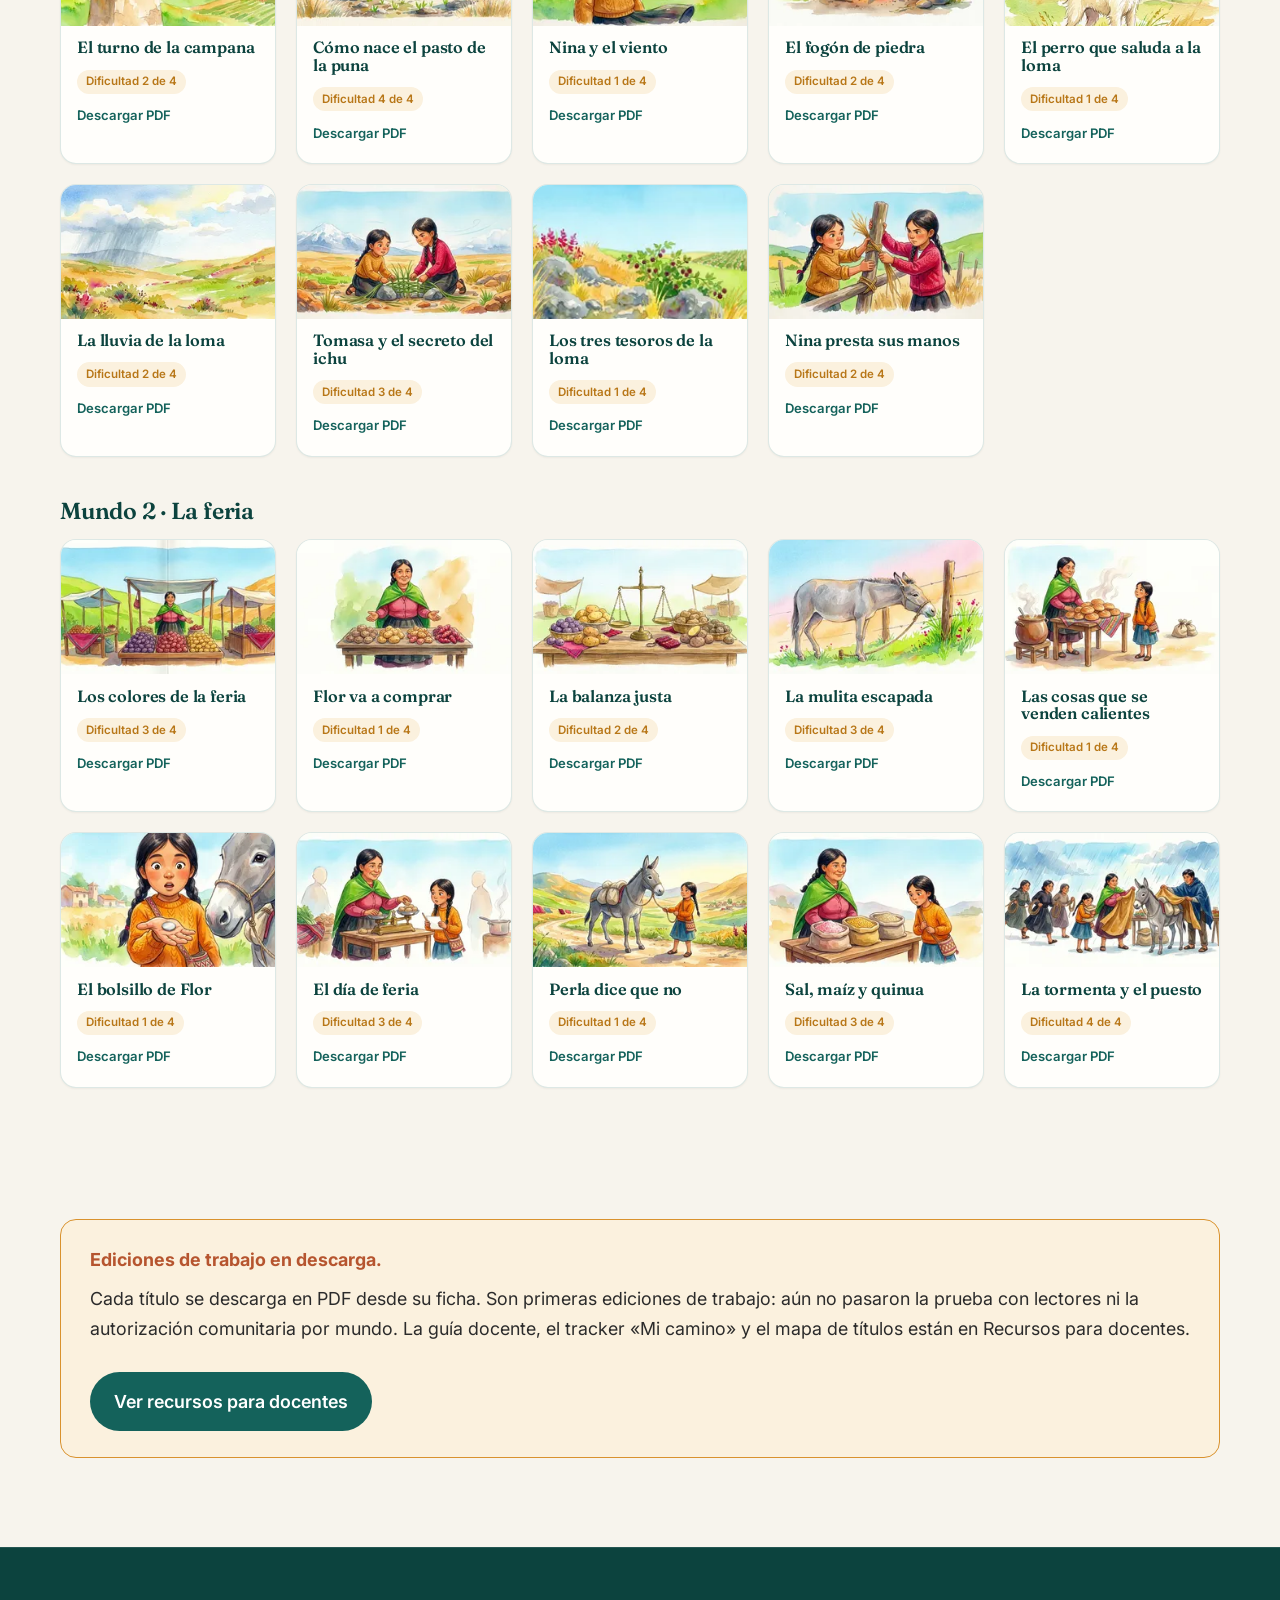
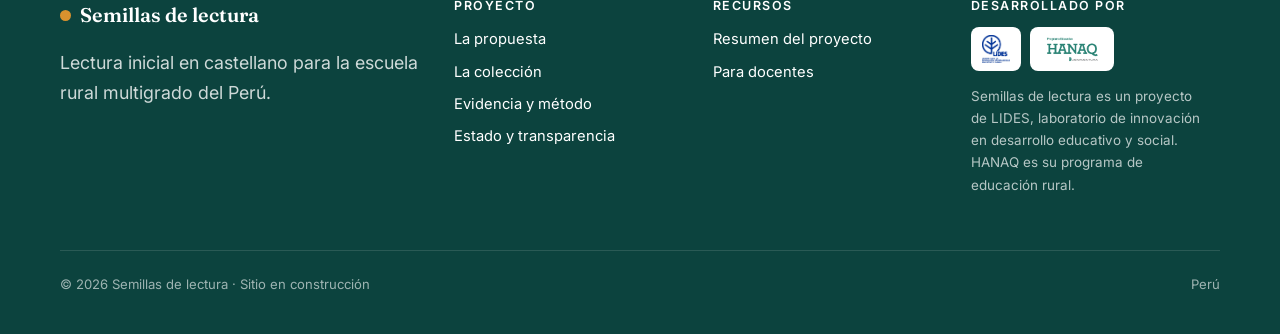
==== commit 8a32f2b4: "Actualiza sitio 2026-10-01 19:58" ====
--- a/coleccion/index.html
+++ b/coleccion/index.html
@@ -1,4 +1,4 @@
-<!DOCTYPE html><html lang="es"> <head><meta charset="utf-8"><meta name="viewport" content="width=device-width, initial-scale=1"><title>La colección · Semillas de lectura</title><meta name="description" content="24 libros con acuarelas originales, descritos por su dificultad de texto y su perfil de lenguaje."><link rel="preconnect" href="https://fonts.googleapis.com"><link rel="preconnect" href="https://fonts.gstatic.com" crossorigin><link href="https://fonts.googleapis.com/css2?family=Fraunces:opsz,wght@9..144,400;9..144,500;9..144,600;9..144,700&family=Inter:wght@400;500;600;700&display=swap" rel="stylesheet"><link rel="stylesheet" href="/_astro/index.ClfgWngN.css">
+<!DOCTYPE html><html lang="es"> <head><meta charset="utf-8"><meta name="viewport" content="width=device-width, initial-scale=1"><title>La colección · Semillas de lectura</title><meta name="description" content="24 libros con acuarelas originales, descritos por su dificultad de texto y su perfil de lenguaje."><link rel="preconnect" href="https://fonts.googleapis.com"><link rel="preconnect" href="https://fonts.gstatic.com" crossorigin><link href="https://fonts.googleapis.com/css2?family=Fraunces:opsz,wght@9..144,400;9..144,500;9..144,600;9..144,700&family=Inter:wght@400;500;600;700&display=swap" rel="stylesheet"><link rel="stylesheet" href="/_astro/index.WQD9s7C7.css">
 <style>.books-group[data-astro-cid-faalltie]{margin-bottom:2.6rem}.books-group[data-astro-cid-faalltie] h3[data-astro-cid-faalltie]{margin-bottom:1rem}
 </style></head> <body> <header class="site-header"> <div class="wrap"> <a class="brand" href="/"> <span class="dot"></span> Semillas de lectura </a> <nav class="nav" aria-label="Principal"> <a href="/coleccion/">Colección</a><a href="/evidencia/">Evidencia</a><a href="/estado/">Estado</a><a href="/docentes/">Docentes</a><a href="/#contacto">Contacto</a> <div class="lang"> <a href="/" class="active" aria-current="true"> ES </a><a href="/en/" class> EN </a> </div> <a class="btn btn--primary" href="/#contacto" style="padding:.6rem 1.1rem;font-size:.88rem"> Apoyar </a> </nav> </div> </header> <main>  <section class="page-hero"> <div class="wrap"> <a class="breadcrumb" href="/">Inicio</a> <p class="eyebrow" style="margin-top:1.2rem">La colección</p> <h1>Libros diseñados para un uso</h1> <p class="lead measure"> 24 títulos producidos y agrupados por mundo. Cada libro se describe de dos
         maneras: su dificultad de texto y su perfil de lenguaje. Nunca por una banda única que
@@ -14,7 +14,7 @@
 </p> </article> </div> </section> <section class="section" style="padding-top:0"> <div class="wrap"> <div class="section-head" data-reveal> <p class="eyebrow">La serie</p> <h2>Nina la vizcacha y sus mundos</h2> <p class="lead">
 La serie sigue a Nina la vizcacha por escenarios andinos. Los mundos agrupan títulos por
           escenario y elenco, y ordenan la producción. El primer mundo, «La loma», está completo.
-</p> </div> <div class="books-group" data-reveal data-astro-cid-faalltie><h3 data-astro-cid-faalltie>Primeros títulos</h3><div class="books" data-astro-cid-faalltie><article class="book" data-astro-cid-faalltie><img src="/_astro/t01-e2.sLxuj5t8_15q7Nx.webp" srcset="/_astro/t01-e2.sLxuj5t8_RbbiI.webp 300w, /_astro/t01-e2.sLxuj5t8_1Rnuko.webp 600w" alt="Portada de Nina y la mora" sizes="(max-width: 700px) 45vw, 220px" data-astro-cid-faalltie="true" loading="lazy" decoding="async" fetchpriority="auto" width="1408" height="768"><div class="book__meta" data-astro-cid-faalltie><h4 data-astro-cid-faalltie>Nina y la mora</h4><span class="badge" data-astro-cid-faalltie>Dificultad 1 de 4</span><a class="book__dl" href="/descargas/libros/t01-nina-y-la-mora.pdf" download data-astro-cid-faalltie>Descargar PDF</a></div></article><article class="book" data-astro-cid-faalltie><img src="/_astro/t03-e3.Bn-raiil_ZwWPAC.webp" srcset="/_astro/t03-e3.Bn-raiil_DXd2w.webp 300w, /_astro/t03-e3.Bn-raiil_1Eaw4c.webp 600w" alt="Portada de Nina y la quebrada" sizes="(max-width: 700px) 45vw, 220px" data-astro-cid-faalltie="true" loading="lazy" decoding="async" fetchpriority="auto" width="1408" height="768"><div class="book__meta" data-astro-cid-faalltie><h4 data-astro-cid-faalltie>Nina y la quebrada</h4><span class="badge" data-astro-cid-faalltie>Dificultad 2 de 4</span><a class="book__dl" href="/descargas/libros/t03-nina-y-la-quebrada.pdf" download data-astro-cid-faalltie>Descargar PDF</a></div></article></div></div><div class="books-group" data-reveal data-astro-cid-faalltie><h3 data-astro-cid-faalltie>Mundo 1 · La loma</h3><div class="books" data-astro-cid-faalltie><article class="book" data-astro-cid-faalltie><img src="/_astro/w103-e2.fLUdlv_I_Z1RNAmy.webp" srcset="/_astro/w103-e2.fLUdlv_I_1c2yXV.webp 300w, /_astro/w103-e2.fLUdlv_I_Z1fdb8v.webp 600w" alt="Portada de Nina pregunta por qué" sizes="(max-width: 700px) 45vw, 220px" data-astro-cid-faalltie="true" loading="lazy" decoding="async" fetchpriority="auto" width="1408" height="768"><div class="book__meta" data-astro-cid-faalltie><h4 data-astro-cid-faalltie>Nina pregunta por qué</h4><span class="badge" data-astro-cid-faalltie>Dificultad 2 de 4</span><a class="book__dl" href="/descargas/libros/w103-nina-pregunta-por-que.pdf" download data-astro-cid-faalltie>Descargar PDF</a></div></article><article class="book" data-astro-cid-faalltie><img src="/_astro/w104-e3.R_a1YE_q_Z2hXkfQ.webp" srcset="/_astro/w104-e3.R_a1YE_q_2agpoy.webp 300w, /_astro/w104-e3.R_a1YE_q_ZgYkHS.webp 600w" alt="Portada de La sombra y la luz" sizes="(max-width: 700px) 45vw, 220px" data-astro-cid-faalltie="true" loading="lazy" decoding="async" fetchpriority="auto" width="1408" height="768"><div class="book__meta" data-astro-cid-faalltie><h4 data-astro-cid-faalltie>La sombra y la luz</h4><span class="badge" data-astro-cid-faalltie>Dificultad 2 de 4</span><a class="book__dl" href="/descargas/libros/w104-la-sombra-y-la-luz.pdf" download data-astro-cid-faalltie>Descargar PDF</a></div></article><article class="book" data-astro-cid-faalltie><img src="/_astro/w105-e2.Df4O6lzq_1nePKT.webp" srcset="/_astro/w105-e2.Df4O6lzq_Z2iFlyg.webp 300w, /_astro/w105-e2.Df4O6lzq_kg28e.webp 600w" alt="Portada de La feria de las papas" sizes="(max-width: 700px) 45vw, 220px" data-astro-cid-faalltie="true" loading="lazy" decoding="async" fetchpriority="auto" width="1408" height="768"><div class="book__meta" data-astro-cid-faalltie><h4 data-astro-cid-faalltie>La feria de las papas</h4><span class="badge" data-astro-cid-faalltie>Dificultad 1 de 4</span><a class="book__dl" href="/descargas/libros/w105-la-feria-de-las-papas.pdf" download data-astro-cid-faalltie>Descargar PDF</a></div></article><article class="book" data-astro-cid-faalltie><img src="/_astro/w106-e1.AVZybhZU_ZyYQnu.webp" srcset="/_astro/w106-e1.AVZybhZU_Z22vcxj.webp 300w, /_astro/w106-e1.AVZybhZU_Aqb9b.webp 600w" alt="Portada de El turno de la campana" sizes="(max-width: 700px) 45vw, 220px" data-astro-cid-faalltie="true" loading="lazy" decoding="async" fetchpriority="auto" width="1408" height="768"><div class="book__meta" data-astro-cid-faalltie><h4 data-astro-cid-faalltie>El turno de la campana</h4><span class="badge" data-astro-cid-faalltie>Dificultad 2 de 4</span><a class="book__dl" href="/descargas/libros/w106-el-turno-de-la-campana.pdf" download data-astro-cid-faalltie>Descargar PDF</a></div></article><article class="book" data-astro-cid-faalltie><img src="/_astro/w107-e1.T4I17C34_ZMU4wg.webp" srcset="/_astro/w107-e1.T4I17C34_ZXainv.webp 300w, /_astro/w107-e1.T4I17C34_Z2mpus.webp 600w" alt="Portada de Cómo nace el pasto de la puna" sizes="(max-width: 700px) 45vw, 220px" data-astro-cid-faalltie="true" loading="lazy" decoding="async" fetchpriority="auto" width="1376" height="768"><div class="book__meta" data-astro-cid-faalltie><h4 data-astro-cid-faalltie>Cómo nace el pasto de la puna</h4><span class="badge" data-astro-cid-faalltie>Dificultad 4 de 4</span><a class="book__dl" href="/descargas/libros/w107-como-nace-el-pasto.pdf" download data-astro-cid-faalltie>Descargar PDF</a></div></article><article class="book" data-astro-cid-faalltie><img src="/_astro/w108-e1.BvR2Yei-_Z1K8J2W.webp" srcset="/_astro/w108-e1.BvR2Yei-_Z1zNYDC.webp 300w, /_astro/w108-e1.BvR2Yei-_137o2R.webp 600w" alt="Portada de Nina y el viento" sizes="(max-width: 700px) 45vw, 220px" data-astro-cid-faalltie="true" loading="lazy" decoding="async" fetchpriority="auto" width="1408" height="768"><div class="book__meta" data-astro-cid-faalltie><h4 data-astro-cid-faalltie>Nina y el viento</h4><span class="badge" data-astro-cid-faalltie>Dificultad 1 de 4</span><a class="book__dl" href="/descargas/libros/w108-nina-y-el-viento.pdf" download data-astro-cid-faalltie>Descargar PDF</a></div></article><article class="book" data-astro-cid-faalltie><img src="/_astro/w109-e2.fu4FG2HN_1CjPej.webp" srcset="/_astro/w109-e2.fu4FG2HN_Z6bGh.webp 300w, /_astro/w109-e2.fu4FG2HN_Z2rlVNI.webp 600w" alt="Portada de El fogón de piedra" sizes="(max-width: 700px) 45vw, 220px" data-astro-cid-faalltie="true" loading="lazy" decoding="async" fetchpriority="auto" width="1408" height="768"><div class="book__meta" data-astro-cid-faalltie><h4 data-astro-cid-faalltie>El fogón de piedra</h4><span class="badge" data-astro-cid-faalltie>Dificultad 2 de 4</span><a class="book__dl" href="/descargas/libros/w109-el-fogon-de-piedra.pdf" download data-astro-cid-faalltie>Descargar PDF</a></div></article><article class="book" data-astro-cid-faalltie><img src="/_astro/w110-e1.D6E14DRG_hHww2.webp" srcset="/_astro/w110-e1.D6E14DRG_Z1yFc9W.webp 300w, /_astro/w110-e1.D6E14DRG_1hmWuc.webp 600w" alt="Portada de El perro que saluda a la loma" sizes="(max-width: 700px) 45vw, 220px" data-astro-cid-faalltie="true" loading="lazy" decoding="async" fetchpriority="auto" width="848" height="1264"><div class="book__meta" data-astro-cid-faalltie><h4 data-astro-cid-faalltie>El perro que saluda a la loma</h4><span class="badge" data-astro-cid-faalltie>Dificultad 1 de 4</span><a class="book__dl" href="/descargas/libros/w110-el-perro-que-saluda.pdf" download data-astro-cid-faalltie>Descargar PDF</a></div></article><article class="book" data-astro-cid-faalltie><img src="/_astro/w111-e1.CtER88pp_1R3Mps.webp" srcset="/_astro/w111-e1.CtER88pp_U9Hvu.webp 300w, /_astro/w111-e1.CtER88pp_1PWAox.webp 600w" alt="Portada de La lluvia de la loma" sizes="(max-width: 700px) 45vw, 220px" data-astro-cid-faalltie="true" loading="lazy" decoding="async" fetchpriority="auto" width="1376" height="768"><div class="book__meta" data-astro-cid-faalltie><h4 data-astro-cid-faalltie>La lluvia de la loma</h4><span class="badge" data-astro-cid-faalltie>Dificultad 2 de 4</span><a class="book__dl" href="/descargas/libros/w111-la-lluvia-de-la-loma.pdf" download data-astro-cid-faalltie>Descargar PDF</a></div></article><article class="book" data-astro-cid-faalltie><img src="/_astro/w112-e3.Cd_GBD3k_Z1LXmR.webp" srcset="/_astro/w112-e3.Cd_GBD3k_2eIkcw.webp 300w, /_astro/w112-e3.Cd_GBD3k_ZcwpTU.webp 600w" alt="Portada de Tomasa y el secreto del ichu" sizes="(max-width: 700px) 45vw, 220px" data-astro-cid-faalltie="true" loading="lazy" decoding="async" fetchpriority="auto" width="1408" height="768"><div class="book__meta" data-astro-cid-faalltie><h4 data-astro-cid-faalltie>Tomasa y el secreto del ichu</h4><span class="badge" data-astro-cid-faalltie>Dificultad 3 de 4</span><a class="book__dl" href="/descargas/libros/w112-tomasa-y-el-ichu.pdf" download data-astro-cid-faalltie>Descargar PDF</a></div></article><article class="book" data-astro-cid-faalltie><img src="/_astro/w113-e1.BZIQTtIN_2awHPX.webp" srcset="/_astro/w113-e1.BZIQTtIN_1RCTyQ.webp 300w, /_astro/w113-e1.BZIQTtIN_uqyEO.webp 600w" alt="Portada de Los tres tesoros de la loma" sizes="(max-width: 700px) 45vw, 220px" data-astro-cid-faalltie="true" loading="lazy" decoding="async" fetchpriority="auto" width="1584" height="672"><div class="book__meta" data-astro-cid-faalltie><h4 data-astro-cid-faalltie>Los tres tesoros de la loma</h4><span class="badge" data-astro-cid-faalltie>Dificultad 1 de 4</span><a class="book__dl" href="/descargas/libros/w113-los-tesoros-de-la-loma.pdf" download data-astro-cid-faalltie>Descargar PDF</a></div></article><article class="book" data-astro-cid-faalltie><img src="/_astro/w114-e3.BW_A-zri_DUTky.webp" srcset="/_astro/w114-e3.BW_A-zri_Z1F4XEt.webp 300w, /_astro/w114-e3.BW_A-zri_WQp21.webp 600w" alt="Portada de Nina presta sus manos" sizes="(max-width: 700px) 45vw, 220px" data-astro-cid-faalltie="true" loading="lazy" decoding="async" fetchpriority="auto" width="1408" height="768"><div class="book__meta" data-astro-cid-faalltie><h4 data-astro-cid-faalltie>Nina presta sus manos</h4><span class="badge" data-astro-cid-faalltie>Dificultad 2 de 4</span><a class="book__dl" href="/descargas/libros/w114-nina-presta-sus-manos.pdf" download data-astro-cid-faalltie>Descargar PDF</a></div></article></div></div><div class="books-group" data-reveal data-astro-cid-faalltie><h3 data-astro-cid-faalltie>Mundo 2 · La feria</h3><div class="books" data-astro-cid-faalltie><article class="book" data-astro-cid-faalltie><img src="/_astro/w201-e1.QCZhQMul_1CtIqF.webp" srcset="/_astro/w201-e1.QCZhQMul_ZY8dBL.webp 300w, /_astro/w201-e1.QCZhQMul_1DNa4I.webp 600w" alt="Portada de Los colores de la feria" sizes="(max-width: 700px) 45vw, 220px" data-astro-cid-faalltie="true" loading="lazy" decoding="async" fetchpriority="auto" width="1408" height="768"><div class="book__meta" data-astro-cid-faalltie><h4 data-astro-cid-faalltie>Los colores de la feria</h4><span class="badge" data-astro-cid-faalltie>Dificultad 3 de 4</span><a class="book__dl" href="/descargas/libros/w201-los-colores-de-la-feria.pdf" download data-astro-cid-faalltie>Descargar PDF</a></div></article><article class="book" data-astro-cid-faalltie><img src="/_astro/w202-e2.CMrBh3ew_2bG06i.webp" srcset="/_astro/w202-e2.CMrBh3ew_Z2r5rrl.webp 300w, /_astro/w202-e2.CMrBh3ew_bPVf9.webp 600w" alt="Portada de Flor va a comprar" sizes="(max-width: 700px) 45vw, 220px" data-astro-cid-faalltie="true" loading="lazy" decoding="async" fetchpriority="auto" width="1408" height="768"><div class="book__meta" data-astro-cid-faalltie><h4 data-astro-cid-faalltie>Flor va a comprar</h4><span class="badge" data-astro-cid-faalltie>Dificultad 1 de 4</span><a class="book__dl" href="/descargas/libros/w202-flor-va-a-comprar.pdf" download data-astro-cid-faalltie>Descargar PDF</a></div></article><article class="book" data-astro-cid-faalltie><img src="/_astro/w203-e1.7yzkDyVJ_1PXMFQ.webp" srcset="/_astro/w203-e1.7yzkDyVJ_Yn1J1.webp 300w, /_astro/w203-e1.7yzkDyVJ_Z1rRInq.webp 600w" alt="Portada de La balanza justa" sizes="(max-width: 700px) 45vw, 220px" data-astro-cid-faalltie="true" loading="lazy" decoding="async" fetchpriority="auto" width="1408" height="768"><div class="book__meta" data-astro-cid-faalltie><h4 data-astro-cid-faalltie>La balanza justa</h4><span class="badge" data-astro-cid-faalltie>Dificultad 2 de 4</span><a class="book__dl" href="/descargas/libros/w203-la-balanza-justa.pdf" download data-astro-cid-faalltie>Descargar PDF</a></div></article><article class="book" data-astro-cid-faalltie><img src="/_astro/w204-e1.b86aSP2d_2ibm15.webp" srcset="/_astro/w204-e1.b86aSP2d_venCR.webp 300w, /_astro/w204-e1.b86aSP2d_Z1V1mtz.webp 600w" alt="Portada de La mulita escapada" sizes="(max-width: 700px) 45vw, 220px" data-astro-cid-faalltie="true" loading="lazy" decoding="async" fetchpriority="auto" width="1408" height="768"><div class="book__meta" data-astro-cid-faalltie><h4 data-astro-cid-faalltie>La mulita escapada</h4><span class="badge" data-astro-cid-faalltie>Dificultad 3 de 4</span><a class="book__dl" href="/descargas/libros/w204-la-mulita-escapada.pdf" download data-astro-cid-faalltie>Descargar PDF</a></div></article><article class="book" data-astro-cid-faalltie><img src="/_astro/w205-e1.Km6_EWou_23s5Tm.webp" srcset="/_astro/w205-e1.Km6_EWou_1tMKsD.webp 300w, /_astro/w205-e1.Km6_EWou_ZWrYDN.webp 600w" alt="Portada de Las cosas que se venden calientes" sizes="(max-width: 700px) 45vw, 220px" data-astro-cid-faalltie="true" loading="lazy" decoding="async" fetchpriority="auto" width="1408" height="768"><div class="book__meta" data-astro-cid-faalltie><h4 data-astro-cid-faalltie>Las cosas que se venden calientes</h4><span class="badge" data-astro-cid-faalltie>Dificultad 1 de 4</span><a class="book__dl" href="/descargas/libros/w205-las-cosas-calientes.pdf" download data-astro-cid-faalltie>Descargar PDF</a></div></article><article class="book" data-astro-cid-faalltie><img src="/_astro/w206-e2.CMnE1egJ_jD8Aw.webp" srcset="/_astro/w206-e2.CMnE1egJ_16mJYe.webp 300w, /_astro/w206-e2.CMnE1egJ_Z1kS08d.webp 600w" alt="Portada de El bolsillo de Flor" sizes="(max-width: 700px) 45vw, 220px" data-astro-cid-faalltie="true" loading="lazy" decoding="async" fetchpriority="auto" width="1408" height="768"><div class="book__meta" data-astro-cid-faalltie><h4 data-astro-cid-faalltie>El bolsillo de Flor</h4><span class="badge" data-astro-cid-faalltie>Dificultad 1 de 4</span><a class="book__dl" href="/descargas/libros/w206-el-bolsillo-de-flor.pdf" download data-astro-cid-faalltie>Descargar PDF</a></div></article><article class="book" data-astro-cid-faalltie><img src="/_astro/w207-e2.Du_ltM51_e078h.webp" srcset="/_astro/w207-e2.Du_ltM51_1KddCd.webp 300w, /_astro/w207-e2.Du_ltM51_ZG2wue.webp 600w" alt="Portada de El día de feria" sizes="(max-width: 700px) 45vw, 220px" data-astro-cid-faalltie="true" loading="lazy" decoding="async" fetchpriority="auto" width="1408" height="768"><div class="book__meta" data-astro-cid-faalltie><h4 data-astro-cid-faalltie>El día de feria</h4><span class="badge" data-astro-cid-faalltie>Dificultad 3 de 4</span><a class="book__dl" href="/descargas/libros/w207-el-dia-de-feria.pdf" download data-astro-cid-faalltie>Descargar PDF</a></div></article><article class="book" data-astro-cid-faalltie><img src="/_astro/w208-e1.C6i0ZL9q_Z1yROrA.webp" srcset="/_astro/w208-e1.C6i0ZL9q_HCDzg.webp 300w, /_astro/w208-e1.C6i0ZL9q_Z1IC6xb.webp 600w" alt="Portada de Perla dice que no" sizes="(max-width: 700px) 45vw, 220px" data-astro-cid-faalltie="true" loading="lazy" decoding="async" fetchpriority="auto" width="1408" height="768"><div class="book__meta" data-astro-cid-faalltie><h4 data-astro-cid-faalltie>Perla dice que no</h4><span class="badge" data-astro-cid-faalltie>Dificultad 1 de 4</span><a class="book__dl" href="/descargas/libros/w208-perla-dice-que-no.pdf" download data-astro-cid-faalltie>Descargar PDF</a></div></article><article class="book" data-astro-cid-faalltie><img src="/_astro/w209-e1.CCYPAaVN_ZR4S33.webp" srcset="/_astro/w209-e1.CCYPAaVN_Z1I50dG.webp 300w, /_astro/w209-e1.CCYPAaVN_TQnsN.webp 600w" alt="Portada de Sal, maíz y quinua" sizes="(max-width: 700px) 45vw, 220px" data-astro-cid-faalltie="true" loading="lazy" decoding="async" fetchpriority="auto" width="1408" height="768"><div class="book__meta" data-astro-cid-faalltie><h4 data-astro-cid-faalltie>Sal, maíz y quinua</h4><span class="badge" data-astro-cid-faalltie>Dificultad 3 de 4</span><a class="book__dl" href="/descargas/libros/w209-sal-maiz-y-quinua.pdf" download data-astro-cid-faalltie>Descargar PDF</a></div></article><article class="book" data-astro-cid-faalltie><img src="/_astro/w210-e2.GAJZWziR_Z1GtYY5.webp" srcset="/_astro/w210-e2.GAJZWziR_2lrAaX.webp 300w, /_astro/w210-e2.GAJZWziR_Z5N9Vt.webp 600w" alt="Portada de La tormenta y el puesto" sizes="(max-width: 700px) 45vw, 220px" data-astro-cid-faalltie="true" loading="lazy" decoding="async" fetchpriority="auto" width="1408" height="768"><div class="book__meta" data-astro-cid-faalltie><h4 data-astro-cid-faalltie>La tormenta y el puesto</h4><span class="badge" data-astro-cid-faalltie>Dificultad 4 de 4</span><a class="book__dl" href="/descargas/libros/w210-la-tormenta-y-el-puesto.pdf" download data-astro-cid-faalltie>Descargar PDF</a></div></article></div></div> </div> </section> <section class="section" style="padding-top:0"> <div class="wrap"> <div class="callout" data-reveal> <strong>Ediciones de trabajo en descarga.</strong> <p style="margin-top:.6rem">
+</p> </div> <div class="books-group" data-reveal data-astro-cid-faalltie><h3 data-astro-cid-faalltie>Mundo 1 · La loma</h3><div class="books" data-astro-cid-faalltie><article class="book" data-astro-cid-faalltie><img src="/_astro/t01-e2.sLxuj5t8_15q7Nx.webp" srcset="/_astro/t01-e2.sLxuj5t8_RbbiI.webp 300w, /_astro/t01-e2.sLxuj5t8_1Rnuko.webp 600w" alt="Portada de Nina y la mora" sizes="(max-width: 700px) 45vw, 220px" data-astro-cid-faalltie="true" loading="lazy" decoding="async" fetchpriority="auto" width="1408" height="768"><div class="book__meta" data-astro-cid-faalltie><h4 data-astro-cid-faalltie>Nina y la mora</h4><span class="badge" data-astro-cid-faalltie>Dificultad 1 de 4</span><a class="book__dl" href="/descargas/libros/t01-nina-y-la-mora.pdf" download data-astro-cid-faalltie>Descargar PDF</a></div></article><article class="book" data-astro-cid-faalltie><img src="/_astro/t03-e3.Bn-raiil_ZwWPAC.webp" srcset="/_astro/t03-e3.Bn-raiil_DXd2w.webp 300w, /_astro/t03-e3.Bn-raiil_1Eaw4c.webp 600w" alt="Portada de Nina y la quebrada" sizes="(max-width: 700px) 45vw, 220px" data-astro-cid-faalltie="true" loading="lazy" decoding="async" fetchpriority="auto" width="1408" height="768"><div class="book__meta" data-astro-cid-faalltie><h4 data-astro-cid-faalltie>Nina y la quebrada</h4><span class="badge" data-astro-cid-faalltie>Dificultad 2 de 4</span><a class="book__dl" href="/descargas/libros/t03-nina-y-la-quebrada.pdf" download data-astro-cid-faalltie>Descargar PDF</a></div></article><article class="book" data-astro-cid-faalltie><img src="/_astro/w103-e2.fLUdlv_I_Z1RNAmy.webp" srcset="/_astro/w103-e2.fLUdlv_I_1c2yXV.webp 300w, /_astro/w103-e2.fLUdlv_I_Z1fdb8v.webp 600w" alt="Portada de Nina pregunta por qué" sizes="(max-width: 700px) 45vw, 220px" data-astro-cid-faalltie="true" loading="lazy" decoding="async" fetchpriority="auto" width="1408" height="768"><div class="book__meta" data-astro-cid-faalltie><h4 data-astro-cid-faalltie>Nina pregunta por qué</h4><span class="badge" data-astro-cid-faalltie>Dificultad 2 de 4</span><a class="book__dl" href="/descargas/libros/w103-nina-pregunta-por-que.pdf" download data-astro-cid-faalltie>Descargar PDF</a></div></article><article class="book" data-astro-cid-faalltie><img src="/_astro/w104-e3.R_a1YE_q_Z2hXkfQ.webp" srcset="/_astro/w104-e3.R_a1YE_q_2agpoy.webp 300w, /_astro/w104-e3.R_a1YE_q_ZgYkHS.webp 600w" alt="Portada de La sombra y la luz" sizes="(max-width: 700px) 45vw, 220px" data-astro-cid-faalltie="true" loading="lazy" decoding="async" fetchpriority="auto" width="1408" height="768"><div class="book__meta" data-astro-cid-faalltie><h4 data-astro-cid-faalltie>La sombra y la luz</h4><span class="badge" data-astro-cid-faalltie>Dificultad 2 de 4</span><a class="book__dl" href="/descargas/libros/w104-la-sombra-y-la-luz.pdf" download data-astro-cid-faalltie>Descargar PDF</a></div></article><article class="book" data-astro-cid-faalltie><img src="/_astro/w105-e2.Df4O6lzq_1nePKT.webp" srcset="/_astro/w105-e2.Df4O6lzq_Z2iFlyg.webp 300w, /_astro/w105-e2.Df4O6lzq_kg28e.webp 600w" alt="Portada de La feria de las papas" sizes="(max-width: 700px) 45vw, 220px" data-astro-cid-faalltie="true" loading="lazy" decoding="async" fetchpriority="auto" width="1408" height="768"><div class="book__meta" data-astro-cid-faalltie><h4 data-astro-cid-faalltie>La feria de las papas</h4><span class="badge" data-astro-cid-faalltie>Dificultad 1 de 4</span><a class="book__dl" href="/descargas/libros/w105-la-feria-de-las-papas.pdf" download data-astro-cid-faalltie>Descargar PDF</a></div></article><article class="book" data-astro-cid-faalltie><img src="/_astro/w106-e1.AVZybhZU_ZyYQnu.webp" srcset="/_astro/w106-e1.AVZybhZU_Z22vcxj.webp 300w, /_astro/w106-e1.AVZybhZU_Aqb9b.webp 600w" alt="Portada de El turno de la campana" sizes="(max-width: 700px) 45vw, 220px" data-astro-cid-faalltie="true" loading="lazy" decoding="async" fetchpriority="auto" width="1408" height="768"><div class="book__meta" data-astro-cid-faalltie><h4 data-astro-cid-faalltie>El turno de la campana</h4><span class="badge" data-astro-cid-faalltie>Dificultad 2 de 4</span><a class="book__dl" href="/descargas/libros/w106-el-turno-de-la-campana.pdf" download data-astro-cid-faalltie>Descargar PDF</a></div></article><article class="book" data-astro-cid-faalltie><img src="/_astro/w107-e1.T4I17C34_ZMU4wg.webp" srcset="/_astro/w107-e1.T4I17C34_ZXainv.webp 300w, /_astro/w107-e1.T4I17C34_Z2mpus.webp 600w" alt="Portada de Cómo nace el pasto de la puna" sizes="(max-width: 700px) 45vw, 220px" data-astro-cid-faalltie="true" loading="lazy" decoding="async" fetchpriority="auto" width="1376" height="768"><div class="book__meta" data-astro-cid-faalltie><h4 data-astro-cid-faalltie>Cómo nace el pasto de la puna</h4><span class="badge" data-astro-cid-faalltie>Dificultad 4 de 4</span><a class="book__dl" href="/descargas/libros/w107-como-nace-el-pasto.pdf" download data-astro-cid-faalltie>Descargar PDF</a></div></article><article class="book" data-astro-cid-faalltie><img src="/_astro/w108-e1.BvR2Yei-_Z1K8J2W.webp" srcset="/_astro/w108-e1.BvR2Yei-_Z1zNYDC.webp 300w, /_astro/w108-e1.BvR2Yei-_137o2R.webp 600w" alt="Portada de Nina y el viento" sizes="(max-width: 700px) 45vw, 220px" data-astro-cid-faalltie="true" loading="lazy" decoding="async" fetchpriority="auto" width="1408" height="768"><div class="book__meta" data-astro-cid-faalltie><h4 data-astro-cid-faalltie>Nina y el viento</h4><span class="badge" data-astro-cid-faalltie>Dificultad 1 de 4</span><a class="book__dl" href="/descargas/libros/w108-nina-y-el-viento.pdf" download data-astro-cid-faalltie>Descargar PDF</a></div></article><article class="book" data-astro-cid-faalltie><img src="/_astro/w109-e2.fu4FG2HN_1CjPej.webp" srcset="/_astro/w109-e2.fu4FG2HN_Z6bGh.webp 300w, /_astro/w109-e2.fu4FG2HN_Z2rlVNI.webp 600w" alt="Portada de El fogón de piedra" sizes="(max-width: 700px) 45vw, 220px" data-astro-cid-faalltie="true" loading="lazy" decoding="async" fetchpriority="auto" width="1408" height="768"><div class="book__meta" data-astro-cid-faalltie><h4 data-astro-cid-faalltie>El fogón de piedra</h4><span class="badge" data-astro-cid-faalltie>Dificultad 2 de 4</span><a class="book__dl" href="/descargas/libros/w109-el-fogon-de-piedra.pdf" download data-astro-cid-faalltie>Descargar PDF</a></div></article><article class="book" data-astro-cid-faalltie><img src="/_astro/w110-e1.D6E14DRG_hHww2.webp" srcset="/_astro/w110-e1.D6E14DRG_Z1yFc9W.webp 300w, /_astro/w110-e1.D6E14DRG_1hmWuc.webp 600w" alt="Portada de El perro que saluda a la loma" sizes="(max-width: 700px) 45vw, 220px" data-astro-cid-faalltie="true" loading="lazy" decoding="async" fetchpriority="auto" width="848" height="1264"><div class="book__meta" data-astro-cid-faalltie><h4 data-astro-cid-faalltie>El perro que saluda a la loma</h4><span class="badge" data-astro-cid-faalltie>Dificultad 1 de 4</span><a class="book__dl" href="/descargas/libros/w110-el-perro-que-saluda.pdf" download data-astro-cid-faalltie>Descargar PDF</a></div></article><article class="book" data-astro-cid-faalltie><img src="/_astro/w111-e1.CtER88pp_1R3Mps.webp" srcset="/_astro/w111-e1.CtER88pp_U9Hvu.webp 300w, /_astro/w111-e1.CtER88pp_1PWAox.webp 600w" alt="Portada de La lluvia de la loma" sizes="(max-width: 700px) 45vw, 220px" data-astro-cid-faalltie="true" loading="lazy" decoding="async" fetchpriority="auto" width="1376" height="768"><div class="book__meta" data-astro-cid-faalltie><h4 data-astro-cid-faalltie>La lluvia de la loma</h4><span class="badge" data-astro-cid-faalltie>Dificultad 2 de 4</span><a class="book__dl" href="/descargas/libros/w111-la-lluvia-de-la-loma.pdf" download data-astro-cid-faalltie>Descargar PDF</a></div></article><article class="book" data-astro-cid-faalltie><img src="/_astro/w112-e3.Cd_GBD3k_Z1LXmR.webp" srcset="/_astro/w112-e3.Cd_GBD3k_2eIkcw.webp 300w, /_astro/w112-e3.Cd_GBD3k_ZcwpTU.webp 600w" alt="Portada de Tomasa y el secreto del ichu" sizes="(max-width: 700px) 45vw, 220px" data-astro-cid-faalltie="true" loading="lazy" decoding="async" fetchpriority="auto" width="1408" height="768"><div class="book__meta" data-astro-cid-faalltie><h4 data-astro-cid-faalltie>Tomasa y el secreto del ichu</h4><span class="badge" data-astro-cid-faalltie>Dificultad 3 de 4</span><a class="book__dl" href="/descargas/libros/w112-tomasa-y-el-ichu.pdf" download data-astro-cid-faalltie>Descargar PDF</a></div></article><article class="book" data-astro-cid-faalltie><img src="/_astro/w113-e1.BZIQTtIN_2awHPX.webp" srcset="/_astro/w113-e1.BZIQTtIN_1RCTyQ.webp 300w, /_astro/w113-e1.BZIQTtIN_uqyEO.webp 600w" alt="Portada de Los tres tesoros de la loma" sizes="(max-width: 700px) 45vw, 220px" data-astro-cid-faalltie="true" loading="lazy" decoding="async" fetchpriority="auto" width="1584" height="672"><div class="book__meta" data-astro-cid-faalltie><h4 data-astro-cid-faalltie>Los tres tesoros de la loma</h4><span class="badge" data-astro-cid-faalltie>Dificultad 1 de 4</span><a class="book__dl" href="/descargas/libros/w113-los-tesoros-de-la-loma.pdf" download data-astro-cid-faalltie>Descargar PDF</a></div></article><article class="book" data-astro-cid-faalltie><img src="/_astro/w114-e3.BW_A-zri_DUTky.webp" srcset="/_astro/w114-e3.BW_A-zri_Z1F4XEt.webp 300w, /_astro/w114-e3.BW_A-zri_WQp21.webp 600w" alt="Portada de Nina presta sus manos" sizes="(max-width: 700px) 45vw, 220px" data-astro-cid-faalltie="true" loading="lazy" decoding="async" fetchpriority="auto" width="1408" height="768"><div class="book__meta" data-astro-cid-faalltie><h4 data-astro-cid-faalltie>Nina presta sus manos</h4><span class="badge" data-astro-cid-faalltie>Dificultad 2 de 4</span><a class="book__dl" href="/descargas/libros/w114-nina-presta-sus-manos.pdf" download data-astro-cid-faalltie>Descargar PDF</a></div></article></div></div><div class="books-group" data-reveal data-astro-cid-faalltie><h3 data-astro-cid-faalltie>Mundo 2 · La feria</h3><div class="books" data-astro-cid-faalltie><article class="book" data-astro-cid-faalltie><img src="/_astro/w201-e1.QCZhQMul_1CtIqF.webp" srcset="/_astro/w201-e1.QCZhQMul_ZY8dBL.webp 300w, /_astro/w201-e1.QCZhQMul_1DNa4I.webp 600w" alt="Portada de Los colores de la feria" sizes="(max-width: 700px) 45vw, 220px" data-astro-cid-faalltie="true" loading="lazy" decoding="async" fetchpriority="auto" width="1408" height="768"><div class="book__meta" data-astro-cid-faalltie><h4 data-astro-cid-faalltie>Los colores de la feria</h4><span class="badge" data-astro-cid-faalltie>Dificultad 3 de 4</span><a class="book__dl" href="/descargas/libros/w201-los-colores-de-la-feria.pdf" download data-astro-cid-faalltie>Descargar PDF</a></div></article><article class="book" data-astro-cid-faalltie><img src="/_astro/w202-e2.CMrBh3ew_2bG06i.webp" srcset="/_astro/w202-e2.CMrBh3ew_Z2r5rrl.webp 300w, /_astro/w202-e2.CMrBh3ew_bPVf9.webp 600w" alt="Portada de Flor va a comprar" sizes="(max-width: 700px) 45vw, 220px" data-astro-cid-faalltie="true" loading="lazy" decoding="async" fetchpriority="auto" width="1408" height="768"><div class="book__meta" data-astro-cid-faalltie><h4 data-astro-cid-faalltie>Flor va a comprar</h4><span class="badge" data-astro-cid-faalltie>Dificultad 1 de 4</span><a class="book__dl" href="/descargas/libros/w202-flor-va-a-comprar.pdf" download data-astro-cid-faalltie>Descargar PDF</a></div></article><article class="book" data-astro-cid-faalltie><img src="/_astro/w203-e1.7yzkDyVJ_1PXMFQ.webp" srcset="/_astro/w203-e1.7yzkDyVJ_Yn1J1.webp 300w, /_astro/w203-e1.7yzkDyVJ_Z1rRInq.webp 600w" alt="Portada de La balanza justa" sizes="(max-width: 700px) 45vw, 220px" data-astro-cid-faalltie="true" loading="lazy" decoding="async" fetchpriority="auto" width="1408" height="768"><div class="book__meta" data-astro-cid-faalltie><h4 data-astro-cid-faalltie>La balanza justa</h4><span class="badge" data-astro-cid-faalltie>Dificultad 2 de 4</span><a class="book__dl" href="/descargas/libros/w203-la-balanza-justa.pdf" download data-astro-cid-faalltie>Descargar PDF</a></div></article><article class="book" data-astro-cid-faalltie><img src="/_astro/w204-e1.b86aSP2d_2ibm15.webp" srcset="/_astro/w204-e1.b86aSP2d_venCR.webp 300w, /_astro/w204-e1.b86aSP2d_Z1V1mtz.webp 600w" alt="Portada de La mulita escapada" sizes="(max-width: 700px) 45vw, 220px" data-astro-cid-faalltie="true" loading="lazy" decoding="async" fetchpriority="auto" width="1408" height="768"><div class="book__meta" data-astro-cid-faalltie><h4 data-astro-cid-faalltie>La mulita escapada</h4><span class="badge" data-astro-cid-faalltie>Dificultad 3 de 4</span><a class="book__dl" href="/descargas/libros/w204-la-mulita-escapada.pdf" download data-astro-cid-faalltie>Descargar PDF</a></div></article><article class="book" data-astro-cid-faalltie><img src="/_astro/w205-e1.Km6_EWou_23s5Tm.webp" srcset="/_astro/w205-e1.Km6_EWou_1tMKsD.webp 300w, /_astro/w205-e1.Km6_EWou_ZWrYDN.webp 600w" alt="Portada de Las cosas que se venden calientes" sizes="(max-width: 700px) 45vw, 220px" data-astro-cid-faalltie="true" loading="lazy" decoding="async" fetchpriority="auto" width="1408" height="768"><div class="book__meta" data-astro-cid-faalltie><h4 data-astro-cid-faalltie>Las cosas que se venden calientes</h4><span class="badge" data-astro-cid-faalltie>Dificultad 1 de 4</span><a class="book__dl" href="/descargas/libros/w205-las-cosas-calientes.pdf" download data-astro-cid-faalltie>Descargar PDF</a></div></article><article class="book" data-astro-cid-faalltie><img src="/_astro/w206-e2.CMnE1egJ_jD8Aw.webp" srcset="/_astro/w206-e2.CMnE1egJ_16mJYe.webp 300w, /_astro/w206-e2.CMnE1egJ_Z1kS08d.webp 600w" alt="Portada de El bolsillo de Flor" sizes="(max-width: 700px) 45vw, 220px" data-astro-cid-faalltie="true" loading="lazy" decoding="async" fetchpriority="auto" width="1408" height="768"><div class="book__meta" data-astro-cid-faalltie><h4 data-astro-cid-faalltie>El bolsillo de Flor</h4><span class="badge" data-astro-cid-faalltie>Dificultad 1 de 4</span><a class="book__dl" href="/descargas/libros/w206-el-bolsillo-de-flor.pdf" download data-astro-cid-faalltie>Descargar PDF</a></div></article><article class="book" data-astro-cid-faalltie><img src="/_astro/w207-e2.Du_ltM51_e078h.webp" srcset="/_astro/w207-e2.Du_ltM51_1KddCd.webp 300w, /_astro/w207-e2.Du_ltM51_ZG2wue.webp 600w" alt="Portada de El día de feria" sizes="(max-width: 700px) 45vw, 220px" data-astro-cid-faalltie="true" loading="lazy" decoding="async" fetchpriority="auto" width="1408" height="768"><div class="book__meta" data-astro-cid-faalltie><h4 data-astro-cid-faalltie>El día de feria</h4><span class="badge" data-astro-cid-faalltie>Dificultad 3 de 4</span><a class="book__dl" href="/descargas/libros/w207-el-dia-de-feria.pdf" download data-astro-cid-faalltie>Descargar PDF</a></div></article><article class="book" data-astro-cid-faalltie><img src="/_astro/w208-e1.C6i0ZL9q_Z1yROrA.webp" srcset="/_astro/w208-e1.C6i0ZL9q_HCDzg.webp 300w, /_astro/w208-e1.C6i0ZL9q_Z1IC6xb.webp 600w" alt="Portada de Perla dice que no" sizes="(max-width: 700px) 45vw, 220px" data-astro-cid-faalltie="true" loading="lazy" decoding="async" fetchpriority="auto" width="1408" height="768"><div class="book__meta" data-astro-cid-faalltie><h4 data-astro-cid-faalltie>Perla dice que no</h4><span class="badge" data-astro-cid-faalltie>Dificultad 1 de 4</span><a class="book__dl" href="/descargas/libros/w208-perla-dice-que-no.pdf" download data-astro-cid-faalltie>Descargar PDF</a></div></article><article class="book" data-astro-cid-faalltie><img src="/_astro/w209-e1.CCYPAaVN_ZR4S33.webp" srcset="/_astro/w209-e1.CCYPAaVN_Z1I50dG.webp 300w, /_astro/w209-e1.CCYPAaVN_TQnsN.webp 600w" alt="Portada de Sal, maíz y quinua" sizes="(max-width: 700px) 45vw, 220px" data-astro-cid-faalltie="true" loading="lazy" decoding="async" fetchpriority="auto" width="1408" height="768"><div class="book__meta" data-astro-cid-faalltie><h4 data-astro-cid-faalltie>Sal, maíz y quinua</h4><span class="badge" data-astro-cid-faalltie>Dificultad 3 de 4</span><a class="book__dl" href="/descargas/libros/w209-sal-maiz-y-quinua.pdf" download data-astro-cid-faalltie>Descargar PDF</a></div></article><article class="book" data-astro-cid-faalltie><img src="/_astro/w210-e2.GAJZWziR_Z1GtYY5.webp" srcset="/_astro/w210-e2.GAJZWziR_2lrAaX.webp 300w, /_astro/w210-e2.GAJZWziR_Z5N9Vt.webp 600w" alt="Portada de La tormenta y el puesto" sizes="(max-width: 700px) 45vw, 220px" data-astro-cid-faalltie="true" loading="lazy" decoding="async" fetchpriority="auto" width="1408" height="768"><div class="book__meta" data-astro-cid-faalltie><h4 data-astro-cid-faalltie>La tormenta y el puesto</h4><span class="badge" data-astro-cid-faalltie>Dificultad 4 de 4</span><a class="book__dl" href="/descargas/libros/w210-la-tormenta-y-el-puesto.pdf" download data-astro-cid-faalltie>Descargar PDF</a></div></article></div></div> </div> </section> <section class="section" style="padding-top:0"> <div class="wrap"> <div class="callout" data-reveal> <strong>Ediciones de trabajo en descarga.</strong> <p style="margin-top:.6rem">
 Cada título se descarga en PDF desde su ficha. Son primeras ediciones de trabajo: aún no
           pasaron la prueba con lectores ni la autorización comunitaria por mundo. La guía docente,
           el tracker «Mi camino» y el mapa de títulos están en Recursos para docentes.
--- a/_astro/index.WQD9s7C7.css
+++ b/_astro/index.WQD9s7C7.css
@@ -0,0 +1 @@
+:root{--verde: #14625b;--verde-900: #0c433e;--verde-700: #14625b;--verde-500: #2f8d83;--verde-100: #eaf3f0;--ambar: #d9922e;--ambar-700: #b87718;--ambar-100: #fbf1de;--terra: #b6552f;--terra-100: #f6e7df;--papel: #f7f4ed;--papel-2: #fffefb;--tinta: #2b2b2b;--gris: #6e6e6e;--linea: rgba(20, 98, 91, .14);--max: 1160px;--font-display: "Fraunces", Georgia, "Times New Roman", serif;--font-body: "Inter", system-ui, -apple-system, "Segoe UI", sans-serif;--shadow-sm: 0 1px 2px rgba(43, 43, 43, .05);--shadow: 0 2px 4px rgba(43, 43, 43, .04), 0 24px 48px -24px rgba(20, 98, 91, .28);--radius: 16px;--radius-sm: 10px;--step-0: clamp(1.02rem, .98rem + .2vw, 1.12rem);--step-1: clamp(1.2rem, 1.1rem + .5vw, 1.45rem);--step-2: clamp(1.5rem, 1.3rem + 1vw, 2.1rem);--step-3: clamp(2rem, 1.5rem + 2.2vw, 3.1rem);--step-4: clamp(2.6rem, 1.8rem + 4vw, 4.6rem)}*,*:before,*:after{box-sizing:border-box}html{scroll-behavior:smooth;-webkit-text-size-adjust:100%}body{margin:0;font-family:var(--font-body);font-size:var(--step-0);line-height:1.65;color:var(--tinta);background:var(--papel);-webkit-font-smoothing:antialiased;text-rendering:optimizeLegibility}img{max-width:100%;display:block}a{color:var(--verde);text-underline-offset:3px}h1,h2,h3,h4{font-family:var(--font-display);font-weight:600;line-height:1.08;letter-spacing:-.01em;color:var(--verde-900);margin:0;font-optical-sizing:auto}h1{font-size:var(--step-4)}h2{font-size:var(--step-3)}h3{font-size:var(--step-1)}p{margin:0 0 1rem}.wrap{width:min(var(--max),92vw);margin-inline:auto}.section{padding:clamp(3.5rem,7vw,6.5rem) 0}.section--tint{background:var(--verde-100)}.section--papel2{background:var(--papel-2)}.eyebrow{font-weight:600;text-transform:uppercase;letter-spacing:.14em;font-size:.74rem;color:var(--terra);margin:0 0 .9rem}.lead{font-size:var(--step-1);color:#3c3c3c;max-width:62ch}.section-head{max-width:60ch;margin-bottom:2.4rem}.section-head p{margin-top:.8rem}.measure{max-width:68ch}.page-hero{padding:clamp(3rem,6vw,5rem) 0 clamp(.5rem,2vw,1rem)}.page-hero h1{font-size:var(--step-3);max-width:24ch}.page-hero .lead{margin-top:1rem}.breadcrumb{font-size:.82rem;font-weight:600;letter-spacing:.04em;color:var(--gris);text-decoration:none}.breadcrumb:hover{color:var(--verde)}.btn{display:inline-flex;align-items:center;gap:.5rem;font-weight:600;padding:.85rem 1.45rem;border-radius:999px;text-decoration:none;border:1.5px solid transparent;transition:transform .18s ease,box-shadow .18s ease,background .18s ease,color .18s ease;will-change:transform}.btn--primary{background:var(--verde);color:#fff}.btn--primary:hover{background:var(--verde-900);transform:translateY(-2px);box-shadow:var(--shadow)}.btn--accent{background:var(--ambar);color:#3a2600}.btn--accent:hover{background:var(--ambar-700);transform:translateY(-2px);box-shadow:var(--shadow)}.btn--ghost{border-color:#fff9;color:#fff}.btn--ghost:hover{background:#ffffff24}.btn--outline{border-color:var(--verde);color:var(--verde)}.btn--outline:hover{background:var(--verde);color:#fff}.actions{display:flex;flex-wrap:wrap;gap:.9rem;margin-top:1.8rem}.site-header{position:sticky;top:0;z-index:50;background:#f7f4edd1;backdrop-filter:saturate(1.3) blur(12px);border-bottom:1px solid var(--linea)}.site-header .wrap{display:flex;align-items:center;gap:1.4rem;min-height:4.4rem}.brand{display:flex;align-items:center;gap:.55rem;font-family:var(--font-display);font-size:1.24rem;font-weight:600;color:var(--verde-900);text-decoration:none}.brand .dot{width:.7rem;height:.7rem;border-radius:50%;background:var(--ambar)}.nav{margin-left:auto;display:flex;gap:1.4rem;align-items:center}.nav a{color:var(--tinta);text-decoration:none;font-size:.92rem;font-weight:500}.nav a:hover{color:var(--verde)}.lang{display:flex;border:1px solid var(--linea);border-radius:999px;overflow:hidden}.lang a{padding:.28rem .62rem;font-size:.78rem;font-weight:600;text-decoration:none;color:var(--gris)}.lang a.active{background:var(--verde);color:#fff}@media(max-width:820px){.nav{display:none}}.hero{position:relative;isolation:isolate;overflow:hidden;color:#fff}.hero .bg{position:absolute;inset:0;width:100%;height:100%;object-fit:cover;z-index:-2}.hero:after{content:"";position:absolute;inset:0;z-index:-1;background:linear-gradient(180deg,#0c433e80,#0c433edb)}.hero__inner{padding:clamp(4.5rem,11vw,9rem) 0}.hero h1{color:#fff;max-width:18ch}.hero .lead{color:#ffffffe6;margin-top:1.2rem}.hero .eyebrow{color:var(--ambar-100)}.hero .btn--ghost{border-color:#ffffff8c}.chip{display:inline-flex;align-items:center;gap:.5rem;font-size:.82rem;font-weight:600;padding:.4rem .85rem;border-radius:999px;background:#ffffff24;border:1px solid rgba(255,255,255,.28);color:#fff;margin-bottom:1.4rem}.chip .dot{width:.5rem;height:.5rem;border-radius:50%;background:var(--ambar)}.split{display:grid;gap:clamp(1.6rem,4vw,3.4rem);align-items:center;grid-template-columns:1fr}@media(min-width:860px){.split{grid-template-columns:1fr 1fr}.split--wide-left{grid-template-columns:1.15fr .85fr}}.round{border-radius:var(--radius);box-shadow:var(--shadow);overflow:hidden}.grid{display:grid;gap:1.4rem}.grid--3{grid-template-columns:repeat(auto-fit,minmax(260px,1fr))}.grid--2{grid-template-columns:repeat(auto-fit,minmax(320px,1fr))}.card{background:var(--papel-2);border:1px solid var(--linea);border-radius:var(--radius);padding:1.75rem;box-shadow:var(--shadow-sm)}.card h3{margin-bottom:.55rem}.card p:last-child{margin-bottom:0}.card__kicker{display:inline-flex;align-items:center;justify-content:center;width:2.4rem;height:2.4rem;border-radius:12px;background:var(--verde-100);color:var(--verde);font-weight:700;margin-bottom:1rem}.checks{list-style:none;padding:0;margin:0;display:grid;gap:1rem}.checks li{position:relative;padding-left:2rem}.checks li:before{content:"";position:absolute;left:0;top:.45em;width:.85rem;height:.85rem;border-radius:50%;background:var(--verde);box-shadow:inset 0 0 0 3px var(--verde-100)}.checks strong{color:var(--verde-900)}.stats{display:grid;grid-template-columns:repeat(auto-fit,minmax(170px,1fr));gap:1px;background:var(--linea);border:1px solid var(--linea);border-radius:var(--radius);overflow:hidden}.stat{background:var(--papel-2);padding:1.7rem 1.5rem}.stat b{font-family:var(--font-display);font-size:var(--step-3);line-height:1;color:var(--ambar-700);display:block;margin-bottom:.5rem}.stat span{font-size:.92rem;color:var(--gris)}.books{display:grid;grid-template-columns:repeat(auto-fill,minmax(190px,1fr));gap:1.25rem}.book{border-radius:var(--radius);overflow:hidden;background:var(--papel-2);border:1px solid var(--linea);box-shadow:var(--shadow-sm);transition:transform .2s ease,box-shadow .2s ease}.book:hover{transform:translateY(-4px);box-shadow:var(--shadow)}.book img{width:100%;height:auto;aspect-ratio:16/10;object-fit:cover}.book__meta{padding:.85rem 1rem 1.05rem}.book__meta h4{font-family:var(--font-display);font-size:1.02rem;margin:0 0 .45rem}.badge{display:inline-block;font-size:.72rem;font-weight:600;padding:.16rem .55rem;border-radius:999px;background:var(--ambar-100);color:var(--ambar-700)}.book__dl{display:inline-block;margin-top:.7rem;font-size:.82rem;font-weight:600;text-decoration:none}.book__dl:hover{text-decoration:underline}.steps{display:grid;gap:1.6rem;grid-template-columns:repeat(auto-fit,minmax(220px,1fr));counter-reset:s;margin:0;padding:0;list-style:none}.step{position:relative;padding-top:2.7rem}.step:before{counter-increment:s;content:counter(s);position:absolute;top:0;left:0;width:1.9rem;height:1.9rem;border-radius:50%;background:var(--verde);color:#fff;display:grid;place-items:center;font-weight:700;font-size:.85rem;font-family:var(--font-body)}.step h4{font-family:var(--font-display);color:var(--verde-900);margin:0 0 .35rem;font-size:1.05rem}.step p{font-size:.94rem;color:#4a4a4a;margin:0}.callout{border-radius:var(--radius);padding:1.6rem 1.8rem;border:1px solid var(--ambar);background:var(--ambar-100)}.callout strong{color:var(--terra)}.callout p:last-child{margin-bottom:0}.cta{background:var(--verde-900);color:#fff}.cta h2{color:#fff}.cta p{color:#ffffffdb}.cta a{color:#fff}.site-footer{background:var(--verde-900);color:#fffc;padding:3.2rem 0 2.4rem;border-top:1px solid rgba(255,255,255,.1)}.site-footer a{color:#fff;text-decoration:none}.site-footer a:hover{text-decoration:underline}.footer-grid{display:grid;gap:2rem;grid-template-columns:1.6fr 1fr 1fr 1.1fr}@media(max-width:900px){.footer-grid{grid-template-columns:1fr 1fr}}@media(max-width:560px){.footer-grid{grid-template-columns:1fr}}.partners{display:flex;flex-wrap:wrap;gap:.6rem}.partner{display:inline-flex;align-items:center;justify-content:center;background:#fff;border-radius:8px;padding:.5rem .7rem;min-height:2.6rem}.partner img{height:1.7rem;width:auto;max-width:8rem;object-fit:contain}.partner-note{margin-top:.9rem;font-size:.84rem;color:#ffffffb3;max-width:30ch}.footer-grid h4{color:#fff;font-size:.78rem;text-transform:uppercase;letter-spacing:.12em;margin-bottom:.9rem;font-family:var(--font-body)}.footer-grid ul{list-style:none;margin:0;padding:0;display:grid;gap:.5rem;font-size:.92rem}.footer-note{margin-top:2.4rem;padding-top:1.4rem;border-top:1px solid rgba(255,255,255,.12);font-size:.82rem;color:#fff9;display:flex;justify-content:space-between;gap:1rem;flex-wrap:wrap}[data-reveal]{opacity:0;transform:translateY(18px);transition:opacity .7s ease,transform .7s ease}[data-reveal].is-visible{opacity:1;transform:none}@media(prefers-reduced-motion:reduce){[data-reveal]{opacity:1;transform:none;transition:none}html{scroll-behavior:auto}}
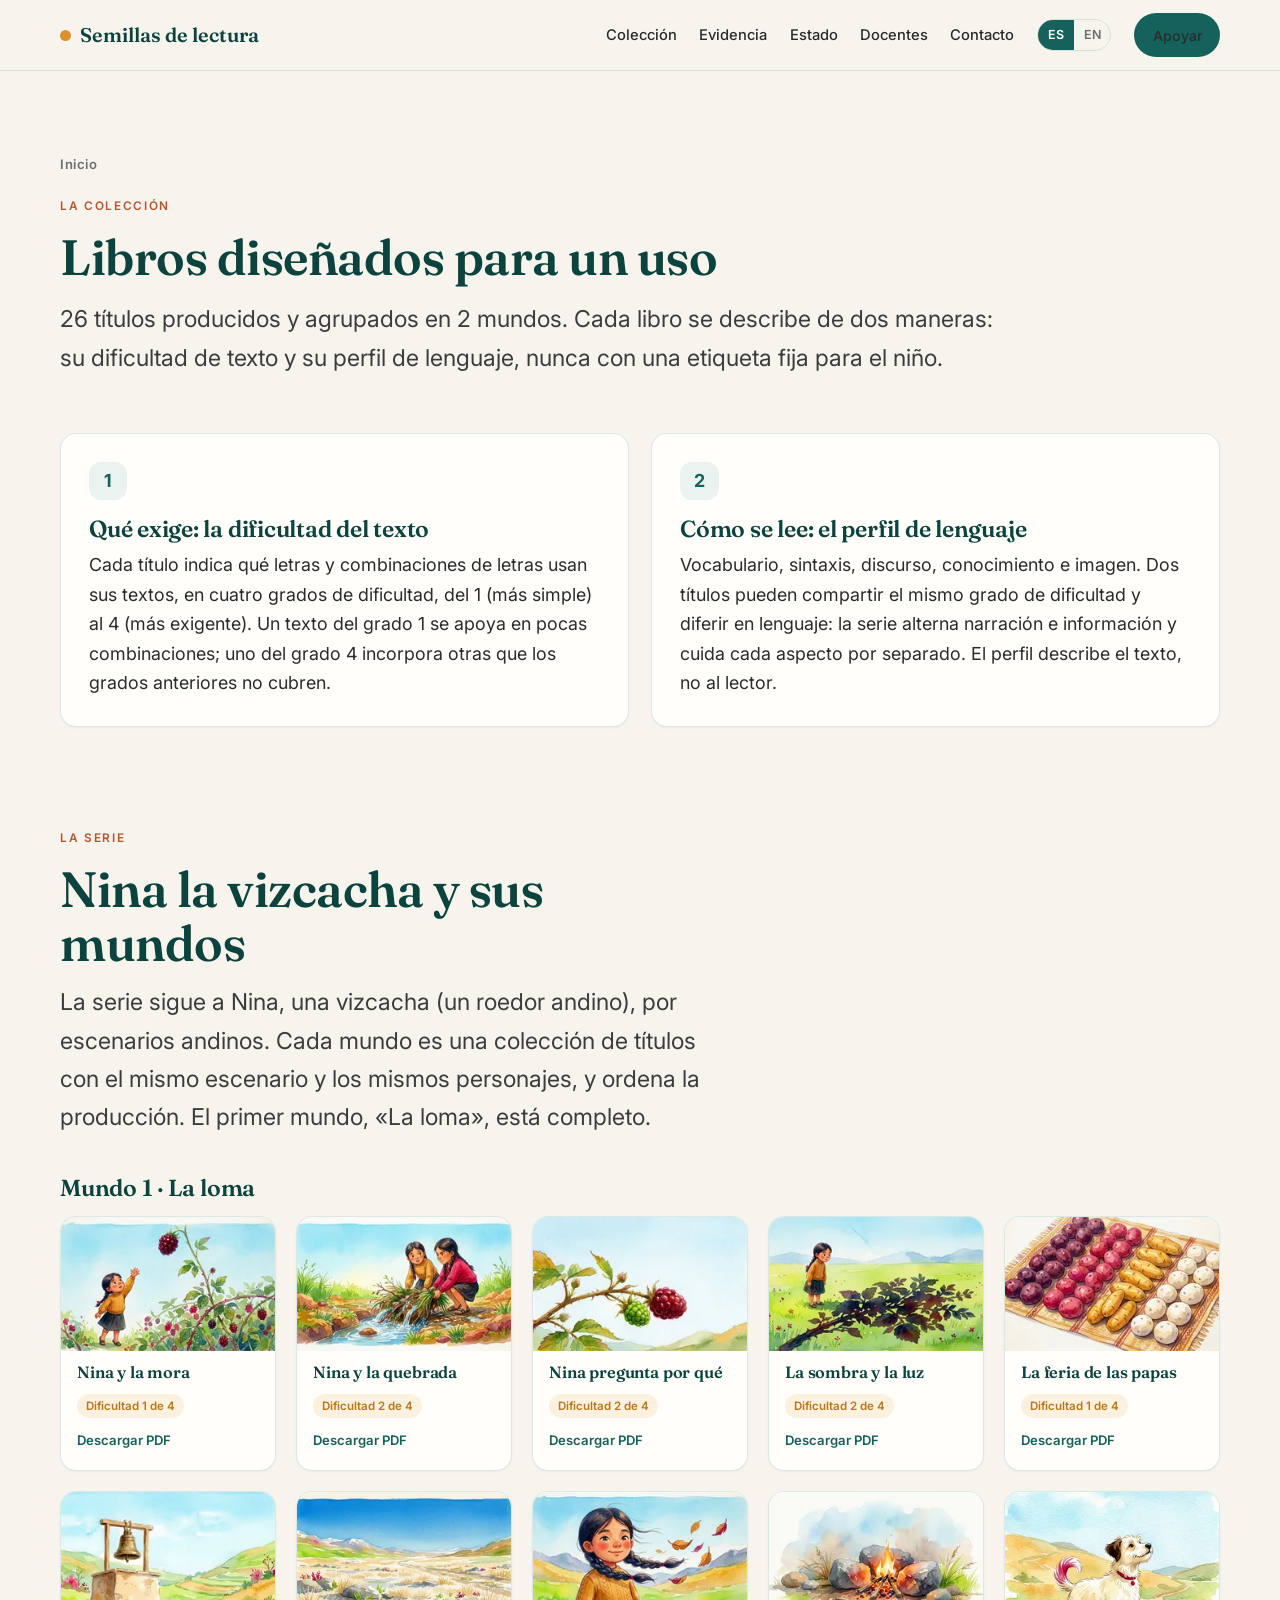
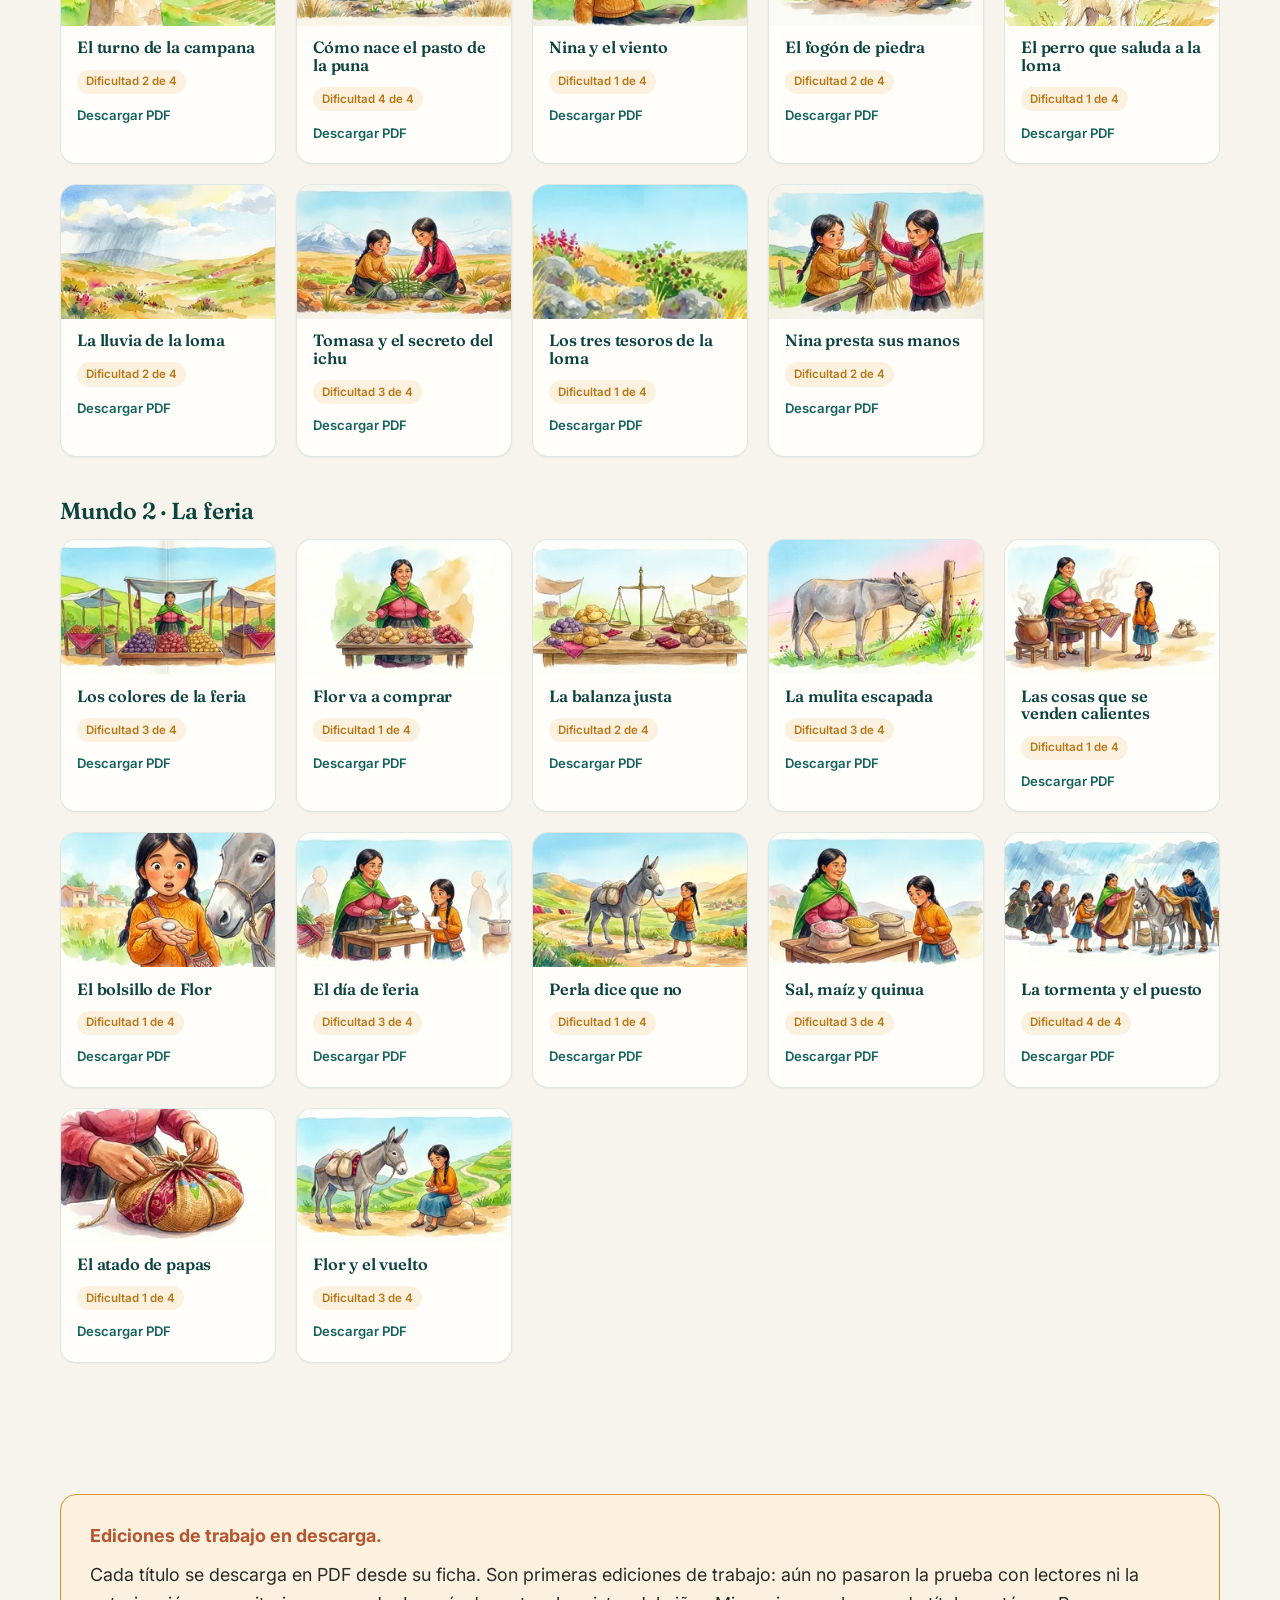
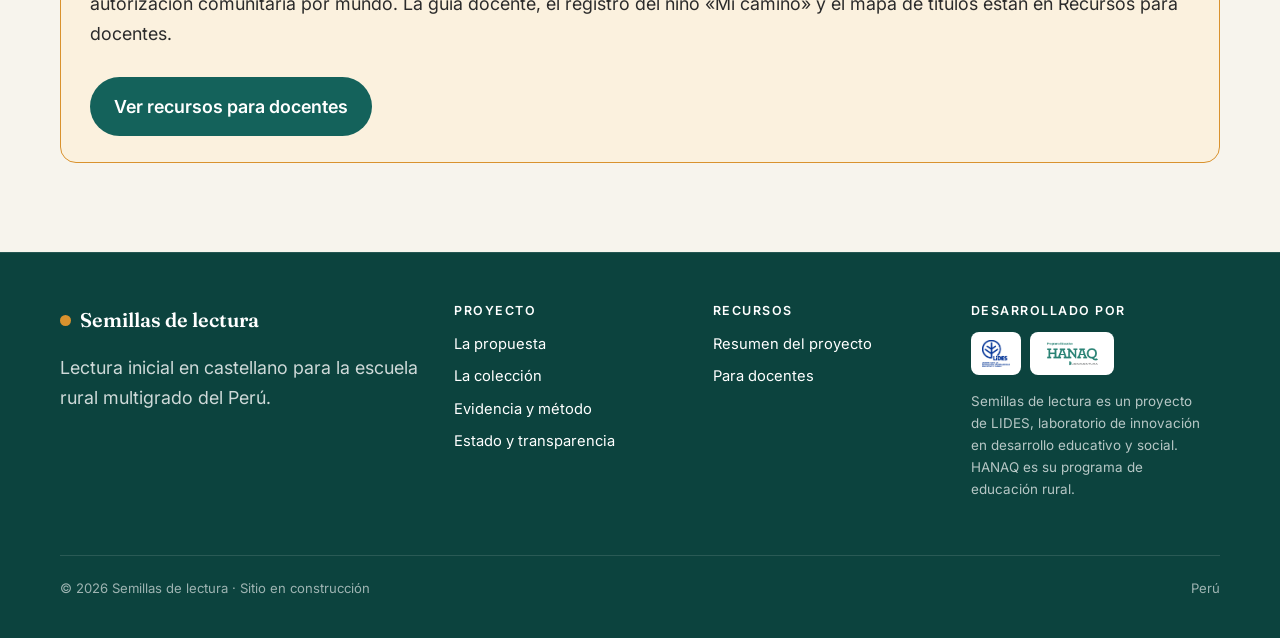
==== commit d0296fcd: "Actualiza sitio 2026-10-01 20:24" ====
--- a/coleccion/index.html
+++ b/coleccion/index.html
@@ -1,21 +1,22 @@
-<!DOCTYPE html><html lang="es"> <head><meta charset="utf-8"><meta name="viewport" content="width=device-width, initial-scale=1"><title>La colección · Semillas de lectura</title><meta name="description" content="24 libros con acuarelas originales, descritos por su dificultad de texto y su perfil de lenguaje."><link rel="preconnect" href="https://fonts.googleapis.com"><link rel="preconnect" href="https://fonts.gstatic.com" crossorigin><link href="https://fonts.googleapis.com/css2?family=Fraunces:opsz,wght@9..144,400;9..144,500;9..144,600;9..144,700&family=Inter:wght@400;500;600;700&display=swap" rel="stylesheet"><link rel="stylesheet" href="/_astro/index.WQD9s7C7.css">
+<!DOCTYPE html><html lang="es"> <head><meta charset="utf-8"><meta name="viewport" content="width=device-width, initial-scale=1"><title>La colección · Semillas de lectura</title><meta name="description" content="26 libros con acuarelas originales, descritos por su dificultad de texto y su perfil de lenguaje."><link rel="preconnect" href="https://fonts.googleapis.com"><link rel="preconnect" href="https://fonts.gstatic.com" crossorigin><link href="https://fonts.googleapis.com/css2?family=Fraunces:opsz,wght@9..144,400;9..144,500;9..144,600;9..144,700&family=Inter:wght@400;500;600;700&display=swap" rel="stylesheet"><link rel="stylesheet" href="/_astro/index.WQD9s7C7.css">
 <style>.books-group[data-astro-cid-faalltie]{margin-bottom:2.6rem}.books-group[data-astro-cid-faalltie] h3[data-astro-cid-faalltie]{margin-bottom:1rem}
-</style></head> <body> <header class="site-header"> <div class="wrap"> <a class="brand" href="/"> <span class="dot"></span> Semillas de lectura </a> <nav class="nav" aria-label="Principal"> <a href="/coleccion/">Colección</a><a href="/evidencia/">Evidencia</a><a href="/estado/">Estado</a><a href="/docentes/">Docentes</a><a href="/#contacto">Contacto</a> <div class="lang"> <a href="/" class="active" aria-current="true"> ES </a><a href="/en/" class> EN </a> </div> <a class="btn btn--primary" href="/#contacto" style="padding:.6rem 1.1rem;font-size:.88rem"> Apoyar </a> </nav> </div> </header> <main>  <section class="page-hero"> <div class="wrap"> <a class="breadcrumb" href="/">Inicio</a> <p class="eyebrow" style="margin-top:1.2rem">La colección</p> <h1>Libros diseñados para un uso</h1> <p class="lead measure"> 24 títulos producidos y agrupados por mundo. Cada libro se describe de dos
-        maneras: su dificultad de texto y su perfil de lenguaje. Nunca por una banda única que
-        clasifique al niño.
+</style></head> <body> <header class="site-header"> <div class="wrap"> <a class="brand" href="/"> <span class="dot"></span> Semillas de lectura </a> <nav class="nav" aria-label="Principal"> <a href="/coleccion/">Colección</a><a href="/evidencia/">Evidencia</a><a href="/estado/">Estado</a><a href="/docentes/">Docentes</a><a href="/#contacto">Contacto</a> <div class="lang"> <a href="/" class="active" aria-current="true"> ES </a><a href="/en/" class> EN </a> </div> <a class="btn btn--primary" href="/#contacto" style="padding:.6rem 1.1rem;font-size:.88rem"> Apoyar </a> </nav> </div> </header> <main>  <section class="page-hero"> <div class="wrap"> <a class="breadcrumb" href="/">Inicio</a> <p class="eyebrow" style="margin-top:1.2rem">La colección</p> <h1>Libros diseñados para un uso</h1> <p class="lead measure"> 26 títulos producidos y agrupados en 2 mundos. Cada libro se describe de
+        dos maneras: su dificultad de texto y su perfil de lenguaje, nunca con una etiqueta fija
+        para el niño.
 </p> </div> </section> <section class="section" style="padding-top:1.5rem"> <div class="wrap grid grid--2"> <article class="card" data-reveal> <span class="card__kicker">1</span> <h3>Qué exige: la dificultad del texto</h3> <p>
 Cada título indica qué letras y combinaciones de letras usan sus textos, en cuatro grados de
           dificultad, del 1 (más simple) al 4 (más exigente). Un texto del grado 1 se apoya en pocas
           combinaciones; uno del grado 4 incorpora otras que los grados anteriores no cubren.
 </p> </article> <article class="card" data-reveal> <span class="card__kicker">2</span> <h3>Cómo se lee: el perfil de lenguaje</h3> <p>
 Vocabulario, sintaxis, discurso, conocimiento e imagen. Dos títulos pueden compartir el
-          mismo grado de dificultad y diferir en lenguaje: la serie alterna narración e información,
-          y gradúa cada dimensión por separado. El perfil describe el texto, no al lector.
+          mismo grado de dificultad y diferir en lenguaje: la serie alterna narración e información
+          y cuida cada aspecto por separado. El perfil describe el texto, no al lector.
 </p> </article> </div> </section> <section class="section" style="padding-top:0"> <div class="wrap"> <div class="section-head" data-reveal> <p class="eyebrow">La serie</p> <h2>Nina la vizcacha y sus mundos</h2> <p class="lead">
-La serie sigue a Nina la vizcacha por escenarios andinos. Los mundos agrupan títulos por
-          escenario y elenco, y ordenan la producción. El primer mundo, «La loma», está completo.
-</p> </div> <div class="books-group" data-reveal data-astro-cid-faalltie><h3 data-astro-cid-faalltie>Mundo 1 · La loma</h3><div class="books" data-astro-cid-faalltie><article class="book" data-astro-cid-faalltie><img src="/_astro/t01-e2.sLxuj5t8_15q7Nx.webp" srcset="/_astro/t01-e2.sLxuj5t8_RbbiI.webp 300w, /_astro/t01-e2.sLxuj5t8_1Rnuko.webp 600w" alt="Portada de Nina y la mora" sizes="(max-width: 700px) 45vw, 220px" data-astro-cid-faalltie="true" loading="lazy" decoding="async" fetchpriority="auto" width="1408" height="768"><div class="book__meta" data-astro-cid-faalltie><h4 data-astro-cid-faalltie>Nina y la mora</h4><span class="badge" data-astro-cid-faalltie>Dificultad 1 de 4</span><a class="book__dl" href="/descargas/libros/t01-nina-y-la-mora.pdf" download data-astro-cid-faalltie>Descargar PDF</a></div></article><article class="book" data-astro-cid-faalltie><img src="/_astro/t03-e3.Bn-raiil_ZwWPAC.webp" srcset="/_astro/t03-e3.Bn-raiil_DXd2w.webp 300w, /_astro/t03-e3.Bn-raiil_1Eaw4c.webp 600w" alt="Portada de Nina y la quebrada" sizes="(max-width: 700px) 45vw, 220px" data-astro-cid-faalltie="true" loading="lazy" decoding="async" fetchpriority="auto" width="1408" height="768"><div class="book__meta" data-astro-cid-faalltie><h4 data-astro-cid-faalltie>Nina y la quebrada</h4><span class="badge" data-astro-cid-faalltie>Dificultad 2 de 4</span><a class="book__dl" href="/descargas/libros/t03-nina-y-la-quebrada.pdf" download data-astro-cid-faalltie>Descargar PDF</a></div></article><article class="book" data-astro-cid-faalltie><img src="/_astro/w103-e2.fLUdlv_I_Z1RNAmy.webp" srcset="/_astro/w103-e2.fLUdlv_I_1c2yXV.webp 300w, /_astro/w103-e2.fLUdlv_I_Z1fdb8v.webp 600w" alt="Portada de Nina pregunta por qué" sizes="(max-width: 700px) 45vw, 220px" data-astro-cid-faalltie="true" loading="lazy" decoding="async" fetchpriority="auto" width="1408" height="768"><div class="book__meta" data-astro-cid-faalltie><h4 data-astro-cid-faalltie>Nina pregunta por qué</h4><span class="badge" data-astro-cid-faalltie>Dificultad 2 de 4</span><a class="book__dl" href="/descargas/libros/w103-nina-pregunta-por-que.pdf" download data-astro-cid-faalltie>Descargar PDF</a></div></article><article class="book" data-astro-cid-faalltie><img src="/_astro/w104-e3.R_a1YE_q_Z2hXkfQ.webp" srcset="/_astro/w104-e3.R_a1YE_q_2agpoy.webp 300w, /_astro/w104-e3.R_a1YE_q_ZgYkHS.webp 600w" alt="Portada de La sombra y la luz" sizes="(max-width: 700px) 45vw, 220px" data-astro-cid-faalltie="true" loading="lazy" decoding="async" fetchpriority="auto" width="1408" height="768"><div class="book__meta" data-astro-cid-faalltie><h4 data-astro-cid-faalltie>La sombra y la luz</h4><span class="badge" data-astro-cid-faalltie>Dificultad 2 de 4</span><a class="book__dl" href="/descargas/libros/w104-la-sombra-y-la-luz.pdf" download data-astro-cid-faalltie>Descargar PDF</a></div></article><article class="book" data-astro-cid-faalltie><img src="/_astro/w105-e2.Df4O6lzq_1nePKT.webp" srcset="/_astro/w105-e2.Df4O6lzq_Z2iFlyg.webp 300w, /_astro/w105-e2.Df4O6lzq_kg28e.webp 600w" alt="Portada de La feria de las papas" sizes="(max-width: 700px) 45vw, 220px" data-astro-cid-faalltie="true" loading="lazy" decoding="async" fetchpriority="auto" width="1408" height="768"><div class="book__meta" data-astro-cid-faalltie><h4 data-astro-cid-faalltie>La feria de las papas</h4><span class="badge" data-astro-cid-faalltie>Dificultad 1 de 4</span><a class="book__dl" href="/descargas/libros/w105-la-feria-de-las-papas.pdf" download data-astro-cid-faalltie>Descargar PDF</a></div></article><article class="book" data-astro-cid-faalltie><img src="/_astro/w106-e1.AVZybhZU_ZyYQnu.webp" srcset="/_astro/w106-e1.AVZybhZU_Z22vcxj.webp 300w, /_astro/w106-e1.AVZybhZU_Aqb9b.webp 600w" alt="Portada de El turno de la campana" sizes="(max-width: 700px) 45vw, 220px" data-astro-cid-faalltie="true" loading="lazy" decoding="async" fetchpriority="auto" width="1408" height="768"><div class="book__meta" data-astro-cid-faalltie><h4 data-astro-cid-faalltie>El turno de la campana</h4><span class="badge" data-astro-cid-faalltie>Dificultad 2 de 4</span><a class="book__dl" href="/descargas/libros/w106-el-turno-de-la-campana.pdf" download data-astro-cid-faalltie>Descargar PDF</a></div></article><article class="book" data-astro-cid-faalltie><img src="/_astro/w107-e1.T4I17C34_ZMU4wg.webp" srcset="/_astro/w107-e1.T4I17C34_ZXainv.webp 300w, /_astro/w107-e1.T4I17C34_Z2mpus.webp 600w" alt="Portada de Cómo nace el pasto de la puna" sizes="(max-width: 700px) 45vw, 220px" data-astro-cid-faalltie="true" loading="lazy" decoding="async" fetchpriority="auto" width="1376" height="768"><div class="book__meta" data-astro-cid-faalltie><h4 data-astro-cid-faalltie>Cómo nace el pasto de la puna</h4><span class="badge" data-astro-cid-faalltie>Dificultad 4 de 4</span><a class="book__dl" href="/descargas/libros/w107-como-nace-el-pasto.pdf" download data-astro-cid-faalltie>Descargar PDF</a></div></article><article class="book" data-astro-cid-faalltie><img src="/_astro/w108-e1.BvR2Yei-_Z1K8J2W.webp" srcset="/_astro/w108-e1.BvR2Yei-_Z1zNYDC.webp 300w, /_astro/w108-e1.BvR2Yei-_137o2R.webp 600w" alt="Portada de Nina y el viento" sizes="(max-width: 700px) 45vw, 220px" data-astro-cid-faalltie="true" loading="lazy" decoding="async" fetchpriority="auto" width="1408" height="768"><div class="book__meta" data-astro-cid-faalltie><h4 data-astro-cid-faalltie>Nina y el viento</h4><span class="badge" data-astro-cid-faalltie>Dificultad 1 de 4</span><a class="book__dl" href="/descargas/libros/w108-nina-y-el-viento.pdf" download data-astro-cid-faalltie>Descargar PDF</a></div></article><article class="book" data-astro-cid-faalltie><img src="/_astro/w109-e2.fu4FG2HN_1CjPej.webp" srcset="/_astro/w109-e2.fu4FG2HN_Z6bGh.webp 300w, /_astro/w109-e2.fu4FG2HN_Z2rlVNI.webp 600w" alt="Portada de El fogón de piedra" sizes="(max-width: 700px) 45vw, 220px" data-astro-cid-faalltie="true" loading="lazy" decoding="async" fetchpriority="auto" width="1408" height="768"><div class="book__meta" data-astro-cid-faalltie><h4 data-astro-cid-faalltie>El fogón de piedra</h4><span class="badge" data-astro-cid-faalltie>Dificultad 2 de 4</span><a class="book__dl" href="/descargas/libros/w109-el-fogon-de-piedra.pdf" download data-astro-cid-faalltie>Descargar PDF</a></div></article><article class="book" data-astro-cid-faalltie><img src="/_astro/w110-e1.D6E14DRG_hHww2.webp" srcset="/_astro/w110-e1.D6E14DRG_Z1yFc9W.webp 300w, /_astro/w110-e1.D6E14DRG_1hmWuc.webp 600w" alt="Portada de El perro que saluda a la loma" sizes="(max-width: 700px) 45vw, 220px" data-astro-cid-faalltie="true" loading="lazy" decoding="async" fetchpriority="auto" width="848" height="1264"><div class="book__meta" data-astro-cid-faalltie><h4 data-astro-cid-faalltie>El perro que saluda a la loma</h4><span class="badge" data-astro-cid-faalltie>Dificultad 1 de 4</span><a class="book__dl" href="/descargas/libros/w110-el-perro-que-saluda.pdf" download data-astro-cid-faalltie>Descargar PDF</a></div></article><article class="book" data-astro-cid-faalltie><img src="/_astro/w111-e1.CtER88pp_1R3Mps.webp" srcset="/_astro/w111-e1.CtER88pp_U9Hvu.webp 300w, /_astro/w111-e1.CtER88pp_1PWAox.webp 600w" alt="Portada de La lluvia de la loma" sizes="(max-width: 700px) 45vw, 220px" data-astro-cid-faalltie="true" loading="lazy" decoding="async" fetchpriority="auto" width="1376" height="768"><div class="book__meta" data-astro-cid-faalltie><h4 data-astro-cid-faalltie>La lluvia de la loma</h4><span class="badge" data-astro-cid-faalltie>Dificultad 2 de 4</span><a class="book__dl" href="/descargas/libros/w111-la-lluvia-de-la-loma.pdf" download data-astro-cid-faalltie>Descargar PDF</a></div></article><article class="book" data-astro-cid-faalltie><img src="/_astro/w112-e3.Cd_GBD3k_Z1LXmR.webp" srcset="/_astro/w112-e3.Cd_GBD3k_2eIkcw.webp 300w, /_astro/w112-e3.Cd_GBD3k_ZcwpTU.webp 600w" alt="Portada de Tomasa y el secreto del ichu" sizes="(max-width: 700px) 45vw, 220px" data-astro-cid-faalltie="true" loading="lazy" decoding="async" fetchpriority="auto" width="1408" height="768"><div class="book__meta" data-astro-cid-faalltie><h4 data-astro-cid-faalltie>Tomasa y el secreto del ichu</h4><span class="badge" data-astro-cid-faalltie>Dificultad 3 de 4</span><a class="book__dl" href="/descargas/libros/w112-tomasa-y-el-ichu.pdf" download data-astro-cid-faalltie>Descargar PDF</a></div></article><article class="book" data-astro-cid-faalltie><img src="/_astro/w113-e1.BZIQTtIN_2awHPX.webp" srcset="/_astro/w113-e1.BZIQTtIN_1RCTyQ.webp 300w, /_astro/w113-e1.BZIQTtIN_uqyEO.webp 600w" alt="Portada de Los tres tesoros de la loma" sizes="(max-width: 700px) 45vw, 220px" data-astro-cid-faalltie="true" loading="lazy" decoding="async" fetchpriority="auto" width="1584" height="672"><div class="book__meta" data-astro-cid-faalltie><h4 data-astro-cid-faalltie>Los tres tesoros de la loma</h4><span class="badge" data-astro-cid-faalltie>Dificultad 1 de 4</span><a class="book__dl" href="/descargas/libros/w113-los-tesoros-de-la-loma.pdf" download data-astro-cid-faalltie>Descargar PDF</a></div></article><article class="book" data-astro-cid-faalltie><img src="/_astro/w114-e3.BW_A-zri_DUTky.webp" srcset="/_astro/w114-e3.BW_A-zri_Z1F4XEt.webp 300w, /_astro/w114-e3.BW_A-zri_WQp21.webp 600w" alt="Portada de Nina presta sus manos" sizes="(max-width: 700px) 45vw, 220px" data-astro-cid-faalltie="true" loading="lazy" decoding="async" fetchpriority="auto" width="1408" height="768"><div class="book__meta" data-astro-cid-faalltie><h4 data-astro-cid-faalltie>Nina presta sus manos</h4><span class="badge" data-astro-cid-faalltie>Dificultad 2 de 4</span><a class="book__dl" href="/descargas/libros/w114-nina-presta-sus-manos.pdf" download data-astro-cid-faalltie>Descargar PDF</a></div></article></div></div><div class="books-group" data-reveal data-astro-cid-faalltie><h3 data-astro-cid-faalltie>Mundo 2 · La feria</h3><div class="books" data-astro-cid-faalltie><article class="book" data-astro-cid-faalltie><img src="/_astro/w201-e1.QCZhQMul_1CtIqF.webp" srcset="/_astro/w201-e1.QCZhQMul_ZY8dBL.webp 300w, /_astro/w201-e1.QCZhQMul_1DNa4I.webp 600w" alt="Portada de Los colores de la feria" sizes="(max-width: 700px) 45vw, 220px" data-astro-cid-faalltie="true" loading="lazy" decoding="async" fetchpriority="auto" width="1408" height="768"><div class="book__meta" data-astro-cid-faalltie><h4 data-astro-cid-faalltie>Los colores de la feria</h4><span class="badge" data-astro-cid-faalltie>Dificultad 3 de 4</span><a class="book__dl" href="/descargas/libros/w201-los-colores-de-la-feria.pdf" download data-astro-cid-faalltie>Descargar PDF</a></div></article><article class="book" data-astro-cid-faalltie><img src="/_astro/w202-e2.CMrBh3ew_2bG06i.webp" srcset="/_astro/w202-e2.CMrBh3ew_Z2r5rrl.webp 300w, /_astro/w202-e2.CMrBh3ew_bPVf9.webp 600w" alt="Portada de Flor va a comprar" sizes="(max-width: 700px) 45vw, 220px" data-astro-cid-faalltie="true" loading="lazy" decoding="async" fetchpriority="auto" width="1408" height="768"><div class="book__meta" data-astro-cid-faalltie><h4 data-astro-cid-faalltie>Flor va a comprar</h4><span class="badge" data-astro-cid-faalltie>Dificultad 1 de 4</span><a class="book__dl" href="/descargas/libros/w202-flor-va-a-comprar.pdf" download data-astro-cid-faalltie>Descargar PDF</a></div></article><article class="book" data-astro-cid-faalltie><img src="/_astro/w203-e1.7yzkDyVJ_1PXMFQ.webp" srcset="/_astro/w203-e1.7yzkDyVJ_Yn1J1.webp 300w, /_astro/w203-e1.7yzkDyVJ_Z1rRInq.webp 600w" alt="Portada de La balanza justa" sizes="(max-width: 700px) 45vw, 220px" data-astro-cid-faalltie="true" loading="lazy" decoding="async" fetchpriority="auto" width="1408" height="768"><div class="book__meta" data-astro-cid-faalltie><h4 data-astro-cid-faalltie>La balanza justa</h4><span class="badge" data-astro-cid-faalltie>Dificultad 2 de 4</span><a class="book__dl" href="/descargas/libros/w203-la-balanza-justa.pdf" download data-astro-cid-faalltie>Descargar PDF</a></div></article><article class="book" data-astro-cid-faalltie><img src="/_astro/w204-e1.b86aSP2d_2ibm15.webp" srcset="/_astro/w204-e1.b86aSP2d_venCR.webp 300w, /_astro/w204-e1.b86aSP2d_Z1V1mtz.webp 600w" alt="Portada de La mulita escapada" sizes="(max-width: 700px) 45vw, 220px" data-astro-cid-faalltie="true" loading="lazy" decoding="async" fetchpriority="auto" width="1408" height="768"><div class="book__meta" data-astro-cid-faalltie><h4 data-astro-cid-faalltie>La mulita escapada</h4><span class="badge" data-astro-cid-faalltie>Dificultad 3 de 4</span><a class="book__dl" href="/descargas/libros/w204-la-mulita-escapada.pdf" download data-astro-cid-faalltie>Descargar PDF</a></div></article><article class="book" data-astro-cid-faalltie><img src="/_astro/w205-e1.Km6_EWou_23s5Tm.webp" srcset="/_astro/w205-e1.Km6_EWou_1tMKsD.webp 300w, /_astro/w205-e1.Km6_EWou_ZWrYDN.webp 600w" alt="Portada de Las cosas que se venden calientes" sizes="(max-width: 700px) 45vw, 220px" data-astro-cid-faalltie="true" loading="lazy" decoding="async" fetchpriority="auto" width="1408" height="768"><div class="book__meta" data-astro-cid-faalltie><h4 data-astro-cid-faalltie>Las cosas que se venden calientes</h4><span class="badge" data-astro-cid-faalltie>Dificultad 1 de 4</span><a class="book__dl" href="/descargas/libros/w205-las-cosas-calientes.pdf" download data-astro-cid-faalltie>Descargar PDF</a></div></article><article class="book" data-astro-cid-faalltie><img src="/_astro/w206-e2.CMnE1egJ_jD8Aw.webp" srcset="/_astro/w206-e2.CMnE1egJ_16mJYe.webp 300w, /_astro/w206-e2.CMnE1egJ_Z1kS08d.webp 600w" alt="Portada de El bolsillo de Flor" sizes="(max-width: 700px) 45vw, 220px" data-astro-cid-faalltie="true" loading="lazy" decoding="async" fetchpriority="auto" width="1408" height="768"><div class="book__meta" data-astro-cid-faalltie><h4 data-astro-cid-faalltie>El bolsillo de Flor</h4><span class="badge" data-astro-cid-faalltie>Dificultad 1 de 4</span><a class="book__dl" href="/descargas/libros/w206-el-bolsillo-de-flor.pdf" download data-astro-cid-faalltie>Descargar PDF</a></div></article><article class="book" data-astro-cid-faalltie><img src="/_astro/w207-e2.Du_ltM51_e078h.webp" srcset="/_astro/w207-e2.Du_ltM51_1KddCd.webp 300w, /_astro/w207-e2.Du_ltM51_ZG2wue.webp 600w" alt="Portada de El día de feria" sizes="(max-width: 700px) 45vw, 220px" data-astro-cid-faalltie="true" loading="lazy" decoding="async" fetchpriority="auto" width="1408" height="768"><div class="book__meta" data-astro-cid-faalltie><h4 data-astro-cid-faalltie>El día de feria</h4><span class="badge" data-astro-cid-faalltie>Dificultad 3 de 4</span><a class="book__dl" href="/descargas/libros/w207-el-dia-de-feria.pdf" download data-astro-cid-faalltie>Descargar PDF</a></div></article><article class="book" data-astro-cid-faalltie><img src="/_astro/w208-e1.C6i0ZL9q_Z1yROrA.webp" srcset="/_astro/w208-e1.C6i0ZL9q_HCDzg.webp 300w, /_astro/w208-e1.C6i0ZL9q_Z1IC6xb.webp 600w" alt="Portada de Perla dice que no" sizes="(max-width: 700px) 45vw, 220px" data-astro-cid-faalltie="true" loading="lazy" decoding="async" fetchpriority="auto" width="1408" height="768"><div class="book__meta" data-astro-cid-faalltie><h4 data-astro-cid-faalltie>Perla dice que no</h4><span class="badge" data-astro-cid-faalltie>Dificultad 1 de 4</span><a class="book__dl" href="/descargas/libros/w208-perla-dice-que-no.pdf" download data-astro-cid-faalltie>Descargar PDF</a></div></article><article class="book" data-astro-cid-faalltie><img src="/_astro/w209-e1.CCYPAaVN_ZR4S33.webp" srcset="/_astro/w209-e1.CCYPAaVN_Z1I50dG.webp 300w, /_astro/w209-e1.CCYPAaVN_TQnsN.webp 600w" alt="Portada de Sal, maíz y quinua" sizes="(max-width: 700px) 45vw, 220px" data-astro-cid-faalltie="true" loading="lazy" decoding="async" fetchpriority="auto" width="1408" height="768"><div class="book__meta" data-astro-cid-faalltie><h4 data-astro-cid-faalltie>Sal, maíz y quinua</h4><span class="badge" data-astro-cid-faalltie>Dificultad 3 de 4</span><a class="book__dl" href="/descargas/libros/w209-sal-maiz-y-quinua.pdf" download data-astro-cid-faalltie>Descargar PDF</a></div></article><article class="book" data-astro-cid-faalltie><img src="/_astro/w210-e2.GAJZWziR_Z1GtYY5.webp" srcset="/_astro/w210-e2.GAJZWziR_2lrAaX.webp 300w, /_astro/w210-e2.GAJZWziR_Z5N9Vt.webp 600w" alt="Portada de La tormenta y el puesto" sizes="(max-width: 700px) 45vw, 220px" data-astro-cid-faalltie="true" loading="lazy" decoding="async" fetchpriority="auto" width="1408" height="768"><div class="book__meta" data-astro-cid-faalltie><h4 data-astro-cid-faalltie>La tormenta y el puesto</h4><span class="badge" data-astro-cid-faalltie>Dificultad 4 de 4</span><a class="book__dl" href="/descargas/libros/w210-la-tormenta-y-el-puesto.pdf" download data-astro-cid-faalltie>Descargar PDF</a></div></article></div></div> </div> </section> <section class="section" style="padding-top:0"> <div class="wrap"> <div class="callout" data-reveal> <strong>Ediciones de trabajo en descarga.</strong> <p style="margin-top:.6rem">
+La serie sigue a Nina, una vizcacha (un roedor andino), por escenarios andinos. Cada mundo
+          es una colección de títulos con el mismo escenario y los mismos personajes, y ordena la
+          producción. El primer mundo, «La loma», está completo.
+</p> </div> <div class="books-group" data-reveal data-astro-cid-faalltie><h3 data-astro-cid-faalltie>Mundo 1 · La loma</h3><div class="books" data-astro-cid-faalltie><article class="book" data-astro-cid-faalltie><img src="/_astro/t01-e2.sLxuj5t8_15q7Nx.webp" srcset="/_astro/t01-e2.sLxuj5t8_RbbiI.webp 300w, /_astro/t01-e2.sLxuj5t8_1Rnuko.webp 600w" alt="Portada de Nina y la mora" sizes="(max-width: 700px) 45vw, 220px" data-astro-cid-faalltie="true" loading="lazy" decoding="async" fetchpriority="auto" width="1408" height="768"><div class="book__meta" data-astro-cid-faalltie><h4 data-astro-cid-faalltie>Nina y la mora</h4><span class="badge" data-astro-cid-faalltie>Dificultad 1 de 4</span><a class="book__dl" href="/descargas/libros/t01-nina-y-la-mora.pdf" download data-astro-cid-faalltie>Descargar PDF</a></div></article><article class="book" data-astro-cid-faalltie><img src="/_astro/t03-e3.Bn-raiil_ZwWPAC.webp" srcset="/_astro/t03-e3.Bn-raiil_DXd2w.webp 300w, /_astro/t03-e3.Bn-raiil_1Eaw4c.webp 600w" alt="Portada de Nina y la quebrada" sizes="(max-width: 700px) 45vw, 220px" data-astro-cid-faalltie="true" loading="lazy" decoding="async" fetchpriority="auto" width="1408" height="768"><div class="book__meta" data-astro-cid-faalltie><h4 data-astro-cid-faalltie>Nina y la quebrada</h4><span class="badge" data-astro-cid-faalltie>Dificultad 2 de 4</span><a class="book__dl" href="/descargas/libros/t03-nina-y-la-quebrada.pdf" download data-astro-cid-faalltie>Descargar PDF</a></div></article><article class="book" data-astro-cid-faalltie><img src="/_astro/w103-e2.fLUdlv_I_Z1RNAmy.webp" srcset="/_astro/w103-e2.fLUdlv_I_1c2yXV.webp 300w, /_astro/w103-e2.fLUdlv_I_Z1fdb8v.webp 600w" alt="Portada de Nina pregunta por qué" sizes="(max-width: 700px) 45vw, 220px" data-astro-cid-faalltie="true" loading="lazy" decoding="async" fetchpriority="auto" width="1408" height="768"><div class="book__meta" data-astro-cid-faalltie><h4 data-astro-cid-faalltie>Nina pregunta por qué</h4><span class="badge" data-astro-cid-faalltie>Dificultad 2 de 4</span><a class="book__dl" href="/descargas/libros/w103-nina-pregunta-por-que.pdf" download data-astro-cid-faalltie>Descargar PDF</a></div></article><article class="book" data-astro-cid-faalltie><img src="/_astro/w104-e3.R_a1YE_q_Z2hXkfQ.webp" srcset="/_astro/w104-e3.R_a1YE_q_2agpoy.webp 300w, /_astro/w104-e3.R_a1YE_q_ZgYkHS.webp 600w" alt="Portada de La sombra y la luz" sizes="(max-width: 700px) 45vw, 220px" data-astro-cid-faalltie="true" loading="lazy" decoding="async" fetchpriority="auto" width="1408" height="768"><div class="book__meta" data-astro-cid-faalltie><h4 data-astro-cid-faalltie>La sombra y la luz</h4><span class="badge" data-astro-cid-faalltie>Dificultad 2 de 4</span><a class="book__dl" href="/descargas/libros/w104-la-sombra-y-la-luz.pdf" download data-astro-cid-faalltie>Descargar PDF</a></div></article><article class="book" data-astro-cid-faalltie><img src="/_astro/w105-e2.Df4O6lzq_1nePKT.webp" srcset="/_astro/w105-e2.Df4O6lzq_Z2iFlyg.webp 300w, /_astro/w105-e2.Df4O6lzq_kg28e.webp 600w" alt="Portada de La feria de las papas" sizes="(max-width: 700px) 45vw, 220px" data-astro-cid-faalltie="true" loading="lazy" decoding="async" fetchpriority="auto" width="1408" height="768"><div class="book__meta" data-astro-cid-faalltie><h4 data-astro-cid-faalltie>La feria de las papas</h4><span class="badge" data-astro-cid-faalltie>Dificultad 1 de 4</span><a class="book__dl" href="/descargas/libros/w105-la-feria-de-las-papas.pdf" download data-astro-cid-faalltie>Descargar PDF</a></div></article><article class="book" data-astro-cid-faalltie><img src="/_astro/w106-e1.AVZybhZU_ZyYQnu.webp" srcset="/_astro/w106-e1.AVZybhZU_Z22vcxj.webp 300w, /_astro/w106-e1.AVZybhZU_Aqb9b.webp 600w" alt="Portada de El turno de la campana" sizes="(max-width: 700px) 45vw, 220px" data-astro-cid-faalltie="true" loading="lazy" decoding="async" fetchpriority="auto" width="1408" height="768"><div class="book__meta" data-astro-cid-faalltie><h4 data-astro-cid-faalltie>El turno de la campana</h4><span class="badge" data-astro-cid-faalltie>Dificultad 2 de 4</span><a class="book__dl" href="/descargas/libros/w106-el-turno-de-la-campana.pdf" download data-astro-cid-faalltie>Descargar PDF</a></div></article><article class="book" data-astro-cid-faalltie><img src="/_astro/w107-e1.T4I17C34_ZMU4wg.webp" srcset="/_astro/w107-e1.T4I17C34_ZXainv.webp 300w, /_astro/w107-e1.T4I17C34_Z2mpus.webp 600w" alt="Portada de Cómo nace el pasto de la puna" sizes="(max-width: 700px) 45vw, 220px" data-astro-cid-faalltie="true" loading="lazy" decoding="async" fetchpriority="auto" width="1376" height="768"><div class="book__meta" data-astro-cid-faalltie><h4 data-astro-cid-faalltie>Cómo nace el pasto de la puna</h4><span class="badge" data-astro-cid-faalltie>Dificultad 4 de 4</span><a class="book__dl" href="/descargas/libros/w107-como-nace-el-pasto.pdf" download data-astro-cid-faalltie>Descargar PDF</a></div></article><article class="book" data-astro-cid-faalltie><img src="/_astro/w108-e1.BvR2Yei-_Z1K8J2W.webp" srcset="/_astro/w108-e1.BvR2Yei-_Z1zNYDC.webp 300w, /_astro/w108-e1.BvR2Yei-_137o2R.webp 600w" alt="Portada de Nina y el viento" sizes="(max-width: 700px) 45vw, 220px" data-astro-cid-faalltie="true" loading="lazy" decoding="async" fetchpriority="auto" width="1408" height="768"><div class="book__meta" data-astro-cid-faalltie><h4 data-astro-cid-faalltie>Nina y el viento</h4><span class="badge" data-astro-cid-faalltie>Dificultad 1 de 4</span><a class="book__dl" href="/descargas/libros/w108-nina-y-el-viento.pdf" download data-astro-cid-faalltie>Descargar PDF</a></div></article><article class="book" data-astro-cid-faalltie><img src="/_astro/w109-e2.fu4FG2HN_1CjPej.webp" srcset="/_astro/w109-e2.fu4FG2HN_Z6bGh.webp 300w, /_astro/w109-e2.fu4FG2HN_Z2rlVNI.webp 600w" alt="Portada de El fogón de piedra" sizes="(max-width: 700px) 45vw, 220px" data-astro-cid-faalltie="true" loading="lazy" decoding="async" fetchpriority="auto" width="1408" height="768"><div class="book__meta" data-astro-cid-faalltie><h4 data-astro-cid-faalltie>El fogón de piedra</h4><span class="badge" data-astro-cid-faalltie>Dificultad 2 de 4</span><a class="book__dl" href="/descargas/libros/w109-el-fogon-de-piedra.pdf" download data-astro-cid-faalltie>Descargar PDF</a></div></article><article class="book" data-astro-cid-faalltie><img src="/_astro/w110-e1.D6E14DRG_hHww2.webp" srcset="/_astro/w110-e1.D6E14DRG_Z1yFc9W.webp 300w, /_astro/w110-e1.D6E14DRG_1hmWuc.webp 600w" alt="Portada de El perro que saluda a la loma" sizes="(max-width: 700px) 45vw, 220px" data-astro-cid-faalltie="true" loading="lazy" decoding="async" fetchpriority="auto" width="848" height="1264"><div class="book__meta" data-astro-cid-faalltie><h4 data-astro-cid-faalltie>El perro que saluda a la loma</h4><span class="badge" data-astro-cid-faalltie>Dificultad 1 de 4</span><a class="book__dl" href="/descargas/libros/w110-el-perro-que-saluda.pdf" download data-astro-cid-faalltie>Descargar PDF</a></div></article><article class="book" data-astro-cid-faalltie><img src="/_astro/w111-e1.CtER88pp_1R3Mps.webp" srcset="/_astro/w111-e1.CtER88pp_U9Hvu.webp 300w, /_astro/w111-e1.CtER88pp_1PWAox.webp 600w" alt="Portada de La lluvia de la loma" sizes="(max-width: 700px) 45vw, 220px" data-astro-cid-faalltie="true" loading="lazy" decoding="async" fetchpriority="auto" width="1376" height="768"><div class="book__meta" data-astro-cid-faalltie><h4 data-astro-cid-faalltie>La lluvia de la loma</h4><span class="badge" data-astro-cid-faalltie>Dificultad 2 de 4</span><a class="book__dl" href="/descargas/libros/w111-la-lluvia-de-la-loma.pdf" download data-astro-cid-faalltie>Descargar PDF</a></div></article><article class="book" data-astro-cid-faalltie><img src="/_astro/w112-e3.Cd_GBD3k_Z1LXmR.webp" srcset="/_astro/w112-e3.Cd_GBD3k_2eIkcw.webp 300w, /_astro/w112-e3.Cd_GBD3k_ZcwpTU.webp 600w" alt="Portada de Tomasa y el secreto del ichu" sizes="(max-width: 700px) 45vw, 220px" data-astro-cid-faalltie="true" loading="lazy" decoding="async" fetchpriority="auto" width="1408" height="768"><div class="book__meta" data-astro-cid-faalltie><h4 data-astro-cid-faalltie>Tomasa y el secreto del ichu</h4><span class="badge" data-astro-cid-faalltie>Dificultad 3 de 4</span><a class="book__dl" href="/descargas/libros/w112-tomasa-y-el-ichu.pdf" download data-astro-cid-faalltie>Descargar PDF</a></div></article><article class="book" data-astro-cid-faalltie><img src="/_astro/w113-e1.BZIQTtIN_2awHPX.webp" srcset="/_astro/w113-e1.BZIQTtIN_1RCTyQ.webp 300w, /_astro/w113-e1.BZIQTtIN_uqyEO.webp 600w" alt="Portada de Los tres tesoros de la loma" sizes="(max-width: 700px) 45vw, 220px" data-astro-cid-faalltie="true" loading="lazy" decoding="async" fetchpriority="auto" width="1584" height="672"><div class="book__meta" data-astro-cid-faalltie><h4 data-astro-cid-faalltie>Los tres tesoros de la loma</h4><span class="badge" data-astro-cid-faalltie>Dificultad 1 de 4</span><a class="book__dl" href="/descargas/libros/w113-los-tesoros-de-la-loma.pdf" download data-astro-cid-faalltie>Descargar PDF</a></div></article><article class="book" data-astro-cid-faalltie><img src="/_astro/w114-e3.BW_A-zri_DUTky.webp" srcset="/_astro/w114-e3.BW_A-zri_Z1F4XEt.webp 300w, /_astro/w114-e3.BW_A-zri_WQp21.webp 600w" alt="Portada de Nina presta sus manos" sizes="(max-width: 700px) 45vw, 220px" data-astro-cid-faalltie="true" loading="lazy" decoding="async" fetchpriority="auto" width="1408" height="768"><div class="book__meta" data-astro-cid-faalltie><h4 data-astro-cid-faalltie>Nina presta sus manos</h4><span class="badge" data-astro-cid-faalltie>Dificultad 2 de 4</span><a class="book__dl" href="/descargas/libros/w114-nina-presta-sus-manos.pdf" download data-astro-cid-faalltie>Descargar PDF</a></div></article></div></div><div class="books-group" data-reveal data-astro-cid-faalltie><h3 data-astro-cid-faalltie>Mundo 2 · La feria</h3><div class="books" data-astro-cid-faalltie><article class="book" data-astro-cid-faalltie><img src="/_astro/w201-e1.QCZhQMul_1CtIqF.webp" srcset="/_astro/w201-e1.QCZhQMul_ZY8dBL.webp 300w, /_astro/w201-e1.QCZhQMul_1DNa4I.webp 600w" alt="Portada de Los colores de la feria" sizes="(max-width: 700px) 45vw, 220px" data-astro-cid-faalltie="true" loading="lazy" decoding="async" fetchpriority="auto" width="1408" height="768"><div class="book__meta" data-astro-cid-faalltie><h4 data-astro-cid-faalltie>Los colores de la feria</h4><span class="badge" data-astro-cid-faalltie>Dificultad 3 de 4</span><a class="book__dl" href="/descargas/libros/w201-los-colores-de-la-feria.pdf" download data-astro-cid-faalltie>Descargar PDF</a></div></article><article class="book" data-astro-cid-faalltie><img src="/_astro/w202-e2.CMrBh3ew_2bG06i.webp" srcset="/_astro/w202-e2.CMrBh3ew_Z2r5rrl.webp 300w, /_astro/w202-e2.CMrBh3ew_bPVf9.webp 600w" alt="Portada de Flor va a comprar" sizes="(max-width: 700px) 45vw, 220px" data-astro-cid-faalltie="true" loading="lazy" decoding="async" fetchpriority="auto" width="1408" height="768"><div class="book__meta" data-astro-cid-faalltie><h4 data-astro-cid-faalltie>Flor va a comprar</h4><span class="badge" data-astro-cid-faalltie>Dificultad 1 de 4</span><a class="book__dl" href="/descargas/libros/w202-flor-va-a-comprar.pdf" download data-astro-cid-faalltie>Descargar PDF</a></div></article><article class="book" data-astro-cid-faalltie><img src="/_astro/w203-e1.7yzkDyVJ_1PXMFQ.webp" srcset="/_astro/w203-e1.7yzkDyVJ_Yn1J1.webp 300w, /_astro/w203-e1.7yzkDyVJ_Z1rRInq.webp 600w" alt="Portada de La balanza justa" sizes="(max-width: 700px) 45vw, 220px" data-astro-cid-faalltie="true" loading="lazy" decoding="async" fetchpriority="auto" width="1408" height="768"><div class="book__meta" data-astro-cid-faalltie><h4 data-astro-cid-faalltie>La balanza justa</h4><span class="badge" data-astro-cid-faalltie>Dificultad 2 de 4</span><a class="book__dl" href="/descargas/libros/w203-la-balanza-justa.pdf" download data-astro-cid-faalltie>Descargar PDF</a></div></article><article class="book" data-astro-cid-faalltie><img src="/_astro/w204-e1.b86aSP2d_2ibm15.webp" srcset="/_astro/w204-e1.b86aSP2d_venCR.webp 300w, /_astro/w204-e1.b86aSP2d_Z1V1mtz.webp 600w" alt="Portada de La mulita escapada" sizes="(max-width: 700px) 45vw, 220px" data-astro-cid-faalltie="true" loading="lazy" decoding="async" fetchpriority="auto" width="1408" height="768"><div class="book__meta" data-astro-cid-faalltie><h4 data-astro-cid-faalltie>La mulita escapada</h4><span class="badge" data-astro-cid-faalltie>Dificultad 3 de 4</span><a class="book__dl" href="/descargas/libros/w204-la-mulita-escapada.pdf" download data-astro-cid-faalltie>Descargar PDF</a></div></article><article class="book" data-astro-cid-faalltie><img src="/_astro/w205-e1.Km6_EWou_23s5Tm.webp" srcset="/_astro/w205-e1.Km6_EWou_1tMKsD.webp 300w, /_astro/w205-e1.Km6_EWou_ZWrYDN.webp 600w" alt="Portada de Las cosas que se venden calientes" sizes="(max-width: 700px) 45vw, 220px" data-astro-cid-faalltie="true" loading="lazy" decoding="async" fetchpriority="auto" width="1408" height="768"><div class="book__meta" data-astro-cid-faalltie><h4 data-astro-cid-faalltie>Las cosas que se venden calientes</h4><span class="badge" data-astro-cid-faalltie>Dificultad 1 de 4</span><a class="book__dl" href="/descargas/libros/w205-las-cosas-calientes.pdf" download data-astro-cid-faalltie>Descargar PDF</a></div></article><article class="book" data-astro-cid-faalltie><img src="/_astro/w206-e2.CMnE1egJ_jD8Aw.webp" srcset="/_astro/w206-e2.CMnE1egJ_16mJYe.webp 300w, /_astro/w206-e2.CMnE1egJ_Z1kS08d.webp 600w" alt="Portada de El bolsillo de Flor" sizes="(max-width: 700px) 45vw, 220px" data-astro-cid-faalltie="true" loading="lazy" decoding="async" fetchpriority="auto" width="1408" height="768"><div class="book__meta" data-astro-cid-faalltie><h4 data-astro-cid-faalltie>El bolsillo de Flor</h4><span class="badge" data-astro-cid-faalltie>Dificultad 1 de 4</span><a class="book__dl" href="/descargas/libros/w206-el-bolsillo-de-flor.pdf" download data-astro-cid-faalltie>Descargar PDF</a></div></article><article class="book" data-astro-cid-faalltie><img src="/_astro/w207-e2.Du_ltM51_e078h.webp" srcset="/_astro/w207-e2.Du_ltM51_1KddCd.webp 300w, /_astro/w207-e2.Du_ltM51_ZG2wue.webp 600w" alt="Portada de El día de feria" sizes="(max-width: 700px) 45vw, 220px" data-astro-cid-faalltie="true" loading="lazy" decoding="async" fetchpriority="auto" width="1408" height="768"><div class="book__meta" data-astro-cid-faalltie><h4 data-astro-cid-faalltie>El día de feria</h4><span class="badge" data-astro-cid-faalltie>Dificultad 3 de 4</span><a class="book__dl" href="/descargas/libros/w207-el-dia-de-feria.pdf" download data-astro-cid-faalltie>Descargar PDF</a></div></article><article class="book" data-astro-cid-faalltie><img src="/_astro/w208-e1.C6i0ZL9q_Z1yROrA.webp" srcset="/_astro/w208-e1.C6i0ZL9q_HCDzg.webp 300w, /_astro/w208-e1.C6i0ZL9q_Z1IC6xb.webp 600w" alt="Portada de Perla dice que no" sizes="(max-width: 700px) 45vw, 220px" data-astro-cid-faalltie="true" loading="lazy" decoding="async" fetchpriority="auto" width="1408" height="768"><div class="book__meta" data-astro-cid-faalltie><h4 data-astro-cid-faalltie>Perla dice que no</h4><span class="badge" data-astro-cid-faalltie>Dificultad 1 de 4</span><a class="book__dl" href="/descargas/libros/w208-perla-dice-que-no.pdf" download data-astro-cid-faalltie>Descargar PDF</a></div></article><article class="book" data-astro-cid-faalltie><img src="/_astro/w209-e1.CCYPAaVN_ZR4S33.webp" srcset="/_astro/w209-e1.CCYPAaVN_Z1I50dG.webp 300w, /_astro/w209-e1.CCYPAaVN_TQnsN.webp 600w" alt="Portada de Sal, maíz y quinua" sizes="(max-width: 700px) 45vw, 220px" data-astro-cid-faalltie="true" loading="lazy" decoding="async" fetchpriority="auto" width="1408" height="768"><div class="book__meta" data-astro-cid-faalltie><h4 data-astro-cid-faalltie>Sal, maíz y quinua</h4><span class="badge" data-astro-cid-faalltie>Dificultad 3 de 4</span><a class="book__dl" href="/descargas/libros/w209-sal-maiz-y-quinua.pdf" download data-astro-cid-faalltie>Descargar PDF</a></div></article><article class="book" data-astro-cid-faalltie><img src="/_astro/w210-e2.GAJZWziR_Z1GtYY5.webp" srcset="/_astro/w210-e2.GAJZWziR_2lrAaX.webp 300w, /_astro/w210-e2.GAJZWziR_Z5N9Vt.webp 600w" alt="Portada de La tormenta y el puesto" sizes="(max-width: 700px) 45vw, 220px" data-astro-cid-faalltie="true" loading="lazy" decoding="async" fetchpriority="auto" width="1408" height="768"><div class="book__meta" data-astro-cid-faalltie><h4 data-astro-cid-faalltie>La tormenta y el puesto</h4><span class="badge" data-astro-cid-faalltie>Dificultad 4 de 4</span><a class="book__dl" href="/descargas/libros/w210-la-tormenta-y-el-puesto.pdf" download data-astro-cid-faalltie>Descargar PDF</a></div></article><article class="book" data-astro-cid-faalltie><img src="/_astro/w211-e2.yE7c0msw_Z21dKTk.webp" srcset="/_astro/w211-e2.yE7c0msw_1vLMY8.webp 300w, /_astro/w211-e2.yE7c0msw_ZUsW8j.webp 600w" alt="Portada de El atado de papas" sizes="(max-width: 700px) 45vw, 220px" data-astro-cid-faalltie="true" loading="lazy" decoding="async" fetchpriority="auto" width="1408" height="768"><div class="book__meta" data-astro-cid-faalltie><h4 data-astro-cid-faalltie>El atado de papas</h4><span class="badge" data-astro-cid-faalltie>Dificultad 1 de 4</span><a class="book__dl" href="/descargas/libros/w211-el-atado-de-papas.pdf" download data-astro-cid-faalltie>Descargar PDF</a></div></article><article class="book" data-astro-cid-faalltie><img src="/_astro/w212-e3.BTyjx_uA_1iYJRF.webp" srcset="/_astro/w212-e3.BTyjx_uA_Z1DM8Nf.webp 300w, /_astro/w212-e3.BTyjx_uA_Y9eSf.webp 600w" alt="Portada de Flor y el vuelto" sizes="(max-width: 700px) 45vw, 220px" data-astro-cid-faalltie="true" loading="lazy" decoding="async" fetchpriority="auto" width="1408" height="768"><div class="book__meta" data-astro-cid-faalltie><h4 data-astro-cid-faalltie>Flor y el vuelto</h4><span class="badge" data-astro-cid-faalltie>Dificultad 3 de 4</span><a class="book__dl" href="/descargas/libros/w212-flor-y-el-vuelto.pdf" download data-astro-cid-faalltie>Descargar PDF</a></div></article></div></div> </div> </section> <section class="section" style="padding-top:0"> <div class="wrap"> <div class="callout" data-reveal> <strong>Ediciones de trabajo en descarga.</strong> <p style="margin-top:.6rem">
 Cada título se descarga en PDF desde su ficha. Son primeras ediciones de trabajo: aún no
           pasaron la prueba con lectores ni la autorización comunitaria por mundo. La guía docente,
-          el tracker «Mi camino» y el mapa de títulos están en Recursos para docentes.
-</p> <div class="actions"> <a class="btn btn--primary" href="/docentes/">Ver recursos para docentes</a> </div> </div> </div> </section>  </main> <footer class="site-footer"> <div class="wrap"> <div class="footer-grid"> <div> <a class="brand" href="/" style="color:#fff"> <span class="dot"></span> Semillas de lectura </a> <p style="margin-top:1rem;max-width:34ch">Lectura inicial en castellano para la escuela rural multigrado del Perú.</p> </div> <div> <h4>Proyecto</h4> <ul> <li><a href="/#propuesta">La propuesta</a></li> <li><a href="/coleccion/">La colección</a></li> <li><a href="/evidencia/">Evidencia y método</a></li> <li><a href="/estado/">Estado y transparencia</a></li> </ul> </div> <div> <h4>Recursos</h4> <ul> <li><a href="/#contacto">Resumen del proyecto</a></li> <li><a href="/docentes/">Para docentes</a></li> </ul> </div> <div> <h4>Desarrollado por</h4> <div class="partners"> <span class="partner"> <img src="/_astro/lides.CYbPKds-.jpg" alt="LIDES"> </span> <span class="partner"> <img src="/_astro/hanaq.DK8jzokl.png" alt="HANAQ"> </span> </div> <p class="partner-note">Semillas de lectura es un proyecto de LIDES, laboratorio de innovación en desarrollo educativo y social. HANAQ es su programa de educación rural.</p> </div> </div> <div class="footer-note"> <span>© 2026 Semillas de lectura · Sitio en construcción</span> <span>Perú</span> </div> </div> </footer> <script type="module">const t=document.querySelectorAll("[data-reveal]");if("IntersectionObserver"in window){const e=new IntersectionObserver(s=>{s.forEach(r=>{r.isIntersecting&&(r.target.classList.add("is-visible"),e.unobserve(r.target))})},{rootMargin:"0px 0px -10% 0px",threshold:.08});t.forEach(s=>e.observe(s))}else t.forEach(e=>e.classList.add("is-visible"));</script> </body> </html>+          el registro del niño «Mi camino» y el mapa de títulos están en Recursos para docentes.
+</p> <div class="actions"> <a class="btn btn--primary" href="/docentes/">Ver recursos para docentes</a> </div> </div> </div> </section>  </main> <footer class="site-footer"> <div class="wrap"> <div class="footer-grid"> <div> <a class="brand" href="/" style="color:#fff"> <span class="dot"></span> Semillas de lectura </a> <p style="margin-top:1rem;max-width:34ch">Lectura inicial en castellano para la escuela rural multigrado del Perú.</p> </div> <div> <h4>Proyecto</h4> <ul> <li><a href="/#propuesta">La propuesta</a></li> <li><a href="/coleccion/">La colección</a></li> <li><a href="/evidencia/">Evidencia y método</a></li> <li><a href="/estado/">Estado y transparencia</a></li> </ul> </div> <div> <h4>Recursos</h4> <ul> <li><a href="/descargas/recursos/resumen-semillas-de-lectura.pdf">Resumen del proyecto</a></li> <li><a href="/docentes/">Para docentes</a></li> </ul> </div> <div> <h4>Desarrollado por</h4> <div class="partners"> <span class="partner"> <img src="/_astro/lides.CYbPKds-.jpg" alt="LIDES"> </span> <span class="partner"> <img src="/_astro/hanaq.DK8jzokl.png" alt="HANAQ"> </span> </div> <p class="partner-note">Semillas de lectura es un proyecto de LIDES, laboratorio de innovación en desarrollo educativo y social. HANAQ es su programa de educación rural.</p> </div> </div> <div class="footer-note"> <span>© 2026 Semillas de lectura · Sitio en construcción</span> <span>Perú</span> </div> </div> </footer> <script type="module">const t=document.querySelectorAll("[data-reveal]");if("IntersectionObserver"in window){const e=new IntersectionObserver(s=>{s.forEach(r=>{r.isIntersecting&&(r.target.classList.add("is-visible"),e.unobserve(r.target))})},{rootMargin:"0px 0px -10% 0px",threshold:.08});t.forEach(s=>e.observe(s))}else t.forEach(e=>e.classList.add("is-visible"));</script> </body> </html>
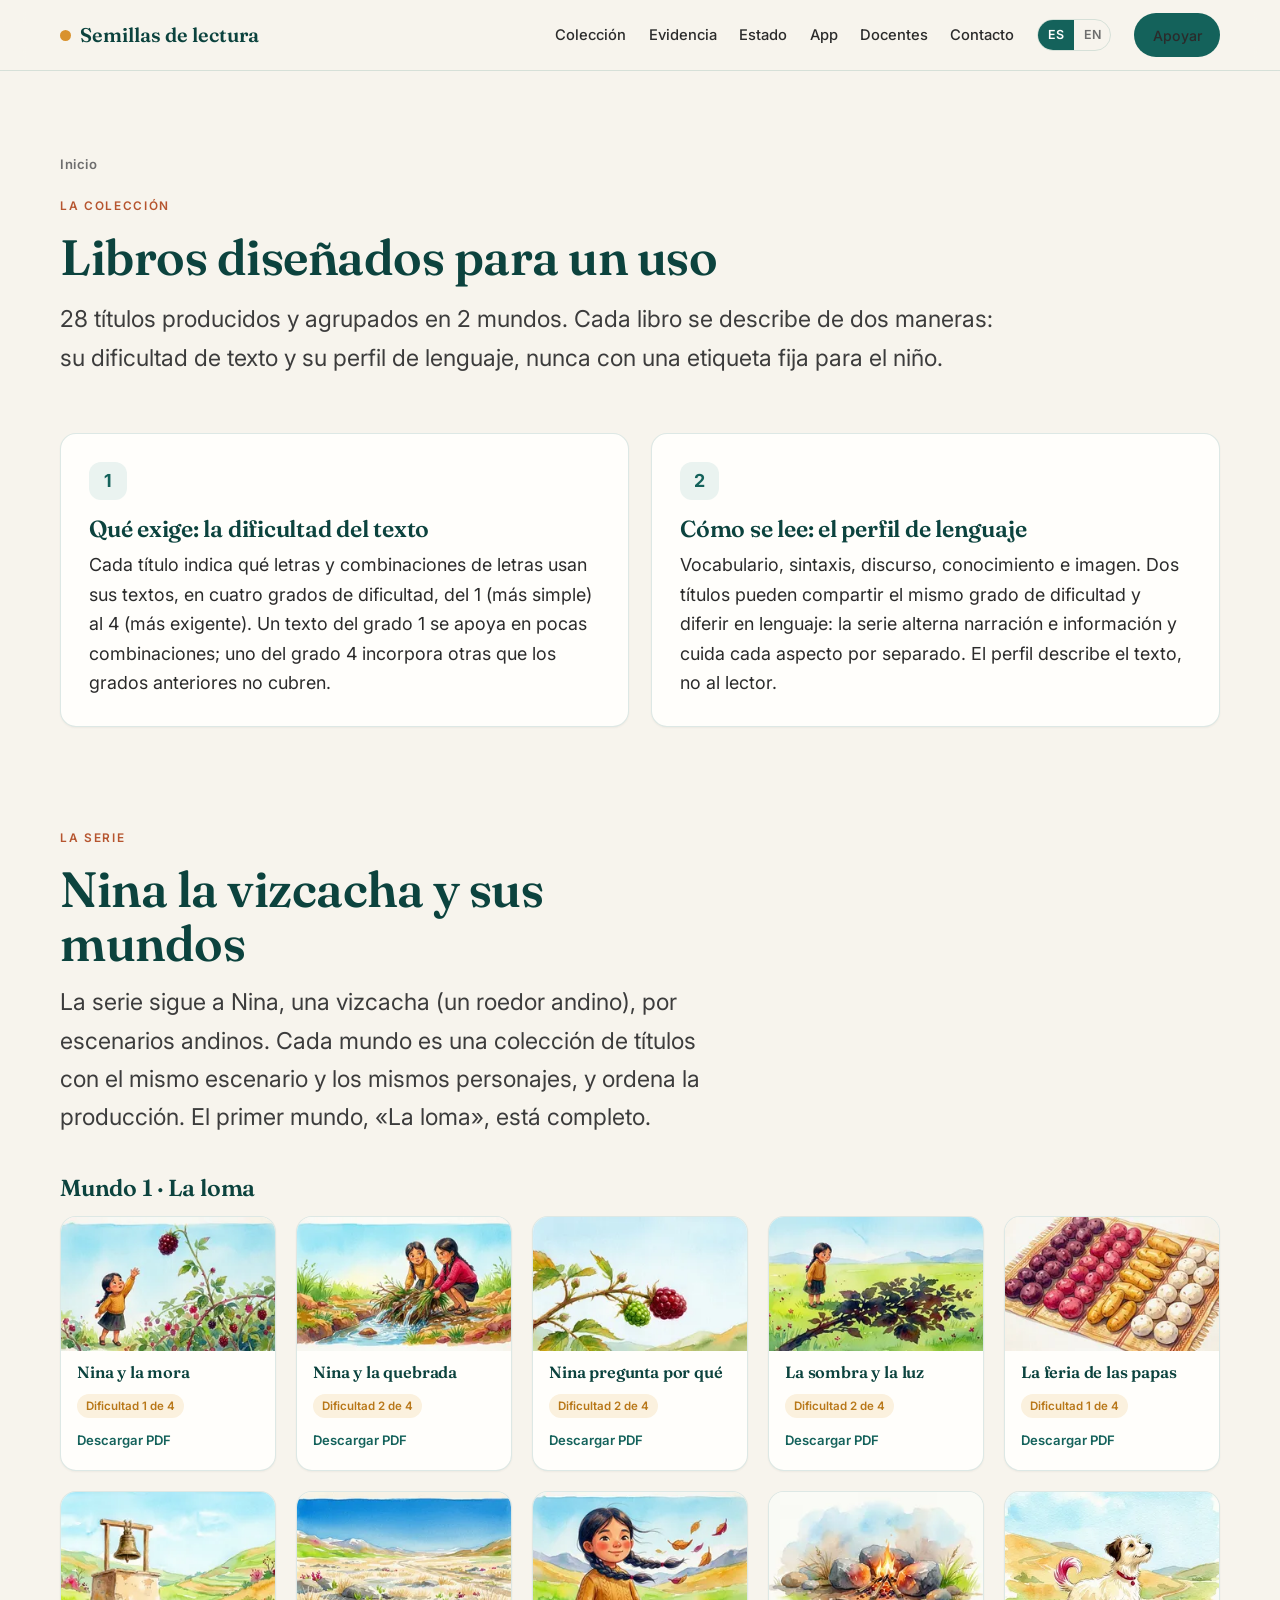
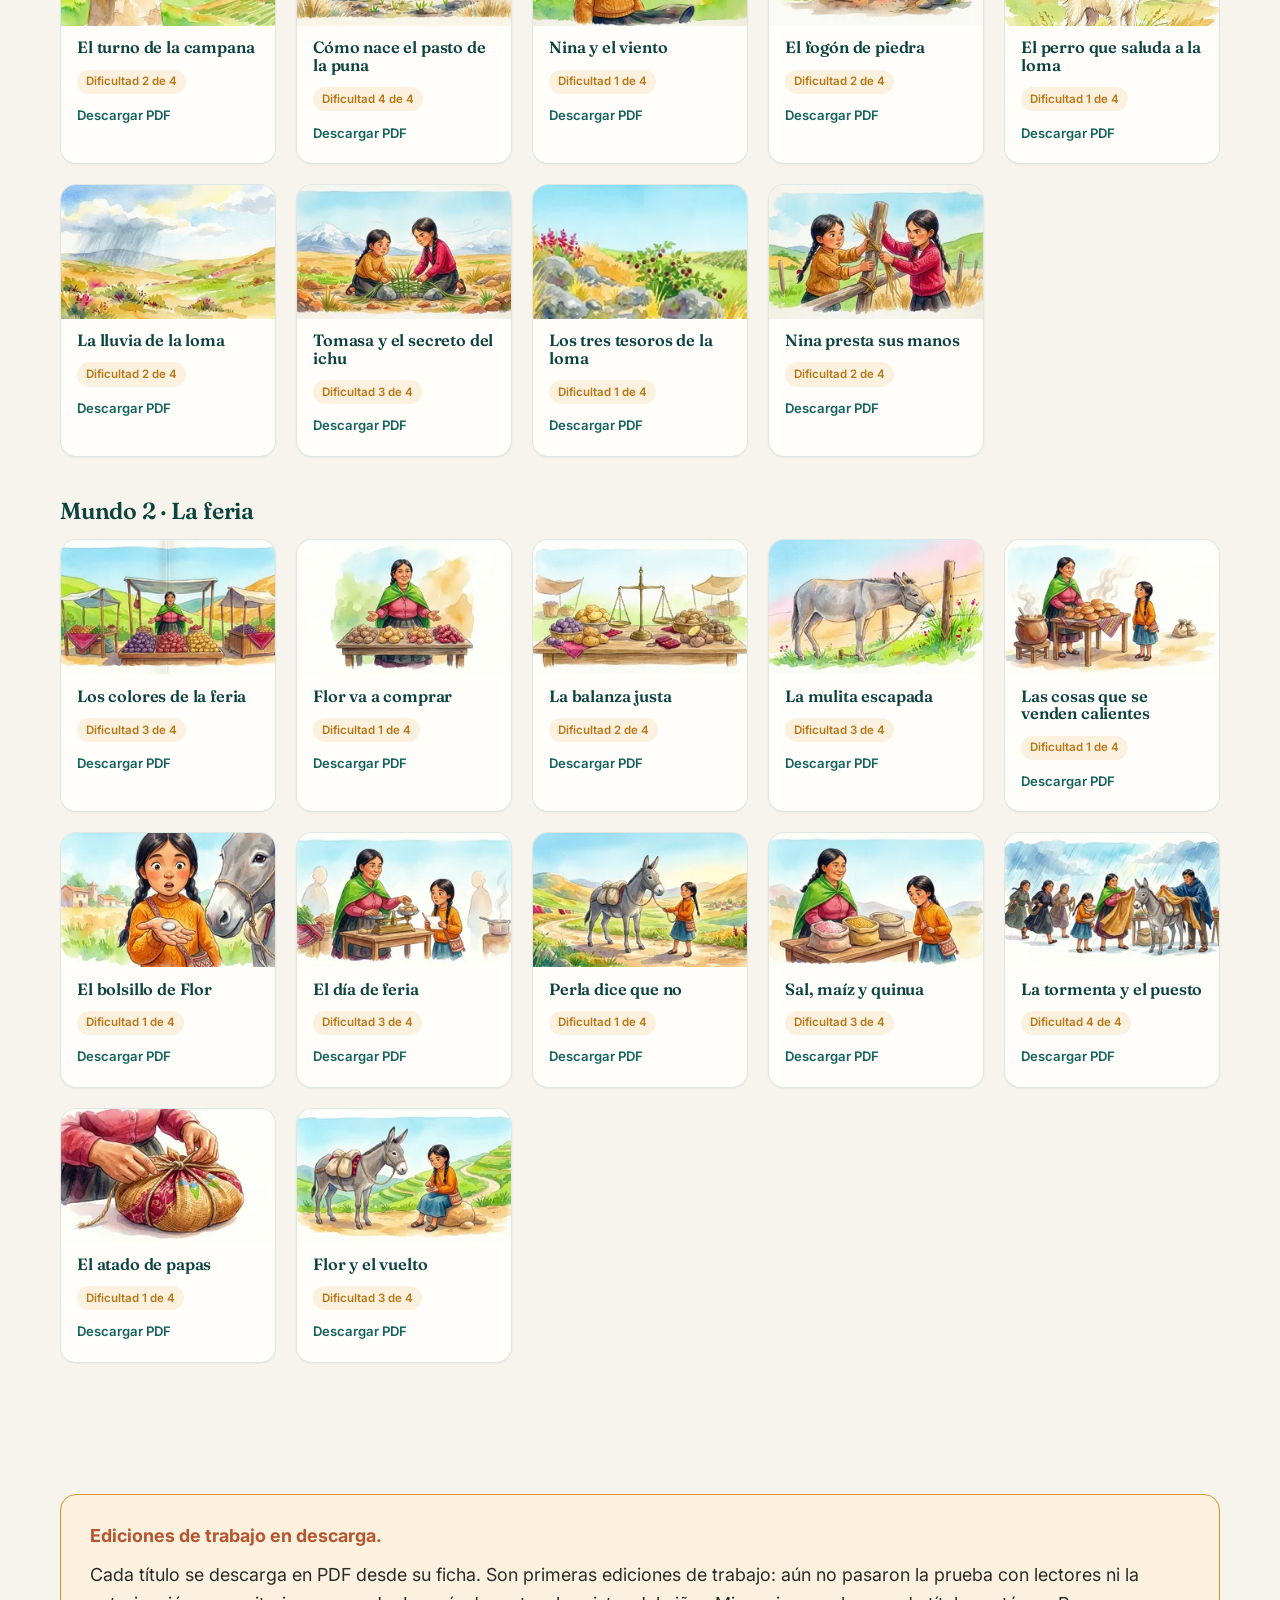
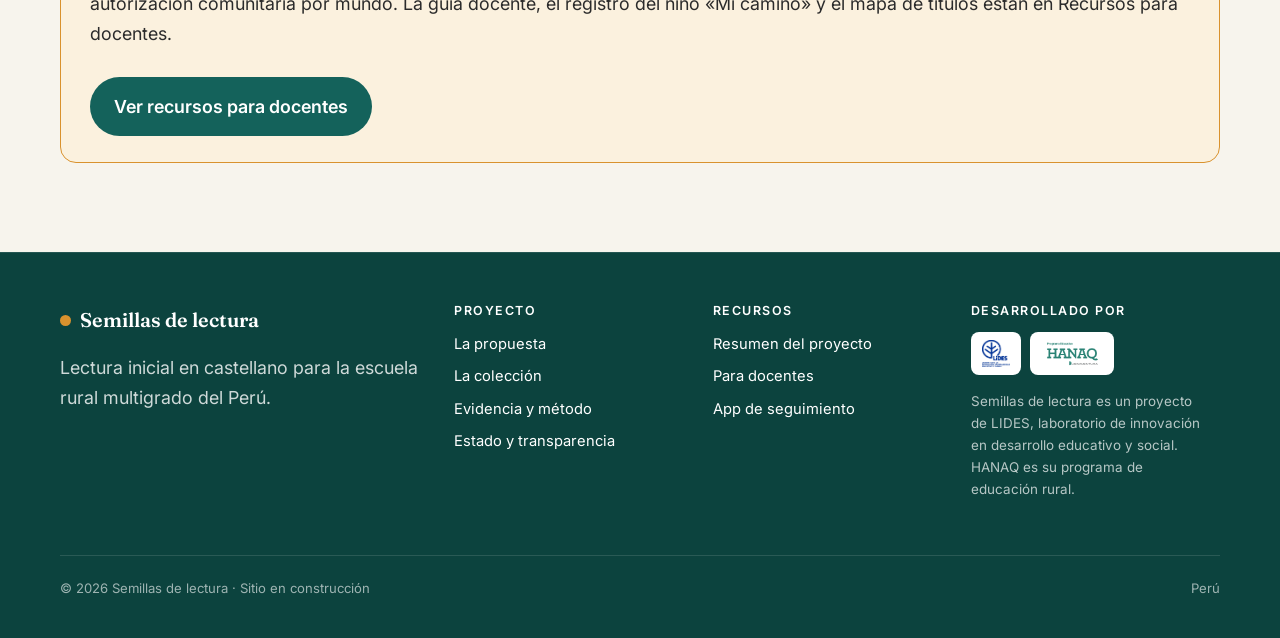
==== commit 7f6d232c: "Actualiza sitio 2026-10-02 10:40" ====
--- a/coleccion/index.html
+++ b/coleccion/index.html
@@ -1,6 +1,6 @@
-<!DOCTYPE html><html lang="es"> <head><meta charset="utf-8"><meta name="viewport" content="width=device-width, initial-scale=1"><title>La colección · Semillas de lectura</title><meta name="description" content="26 libros con acuarelas originales, descritos por su dificultad de texto y su perfil de lenguaje."><link rel="preconnect" href="https://fonts.googleapis.com"><link rel="preconnect" href="https://fonts.gstatic.com" crossorigin><link href="https://fonts.googleapis.com/css2?family=Fraunces:opsz,wght@9..144,400;9..144,500;9..144,600;9..144,700&family=Inter:wght@400;500;600;700&display=swap" rel="stylesheet"><link rel="stylesheet" href="/_astro/index.WQD9s7C7.css">
+<!DOCTYPE html><html lang="es"> <head><meta charset="utf-8"><meta name="viewport" content="width=device-width, initial-scale=1"><title>La colección · Semillas de lectura</title><meta name="description" content="28 libros con acuarelas originales, descritos por su dificultad de texto y su perfil de lenguaje."><link rel="canonical" href="https://semillasdelectura.pe/coleccion/"><link rel="icon" type="image/svg+xml" href="/favicon.svg"><link rel="apple-touch-icon" href="/apple-touch-icon.png"><meta property="og:type" content="website"><meta property="og:site_name" content="Semillas de lectura"><meta property="og:title" content="La colección · Semillas de lectura"><meta property="og:description" content="28 libros con acuarelas originales, descritos por su dificultad de texto y su perfil de lenguaje."><meta property="og:url" content="https://semillasdelectura.pe/coleccion/"><meta property="og:image" content="https://semillasdelectura.pe/og.png"><meta property="og:locale" content="es_PE"><meta name="twitter:card" content="summary_large_image"><link rel="preconnect" href="https://fonts.googleapis.com"><link rel="preconnect" href="https://fonts.gstatic.com" crossorigin><link href="https://fonts.googleapis.com/css2?family=Fraunces:opsz,wght@9..144,400;9..144,500;9..144,600;9..144,700&family=Inter:wght@400;500;600;700&display=swap" rel="stylesheet"><link rel="stylesheet" href="/_astro/index.WQD9s7C7.css">
 <style>.books-group[data-astro-cid-faalltie]{margin-bottom:2.6rem}.books-group[data-astro-cid-faalltie] h3[data-astro-cid-faalltie]{margin-bottom:1rem}
-</style></head> <body> <header class="site-header"> <div class="wrap"> <a class="brand" href="/"> <span class="dot"></span> Semillas de lectura </a> <nav class="nav" aria-label="Principal"> <a href="/coleccion/">Colección</a><a href="/evidencia/">Evidencia</a><a href="/estado/">Estado</a><a href="/docentes/">Docentes</a><a href="/#contacto">Contacto</a> <div class="lang"> <a href="/" class="active" aria-current="true"> ES </a><a href="/en/" class> EN </a> </div> <a class="btn btn--primary" href="/#contacto" style="padding:.6rem 1.1rem;font-size:.88rem"> Apoyar </a> </nav> </div> </header> <main>  <section class="page-hero"> <div class="wrap"> <a class="breadcrumb" href="/">Inicio</a> <p class="eyebrow" style="margin-top:1.2rem">La colección</p> <h1>Libros diseñados para un uso</h1> <p class="lead measure"> 26 títulos producidos y agrupados en 2 mundos. Cada libro se describe de
+</style></head> <body> <header class="site-header"> <div class="wrap"> <a class="brand" href="/"> <span class="dot"></span> Semillas de lectura </a> <nav class="nav" aria-label="Principal"> <a href="/coleccion/">Colección</a><a href="/evidencia/">Evidencia</a><a href="/estado/">Estado</a><a href="/app/">App</a><a href="/docentes/">Docentes</a><a href="/#contacto">Contacto</a> <div class="lang"> <a href="/coleccion/" class="active" aria-current="true"> ES </a><a href="/en/collection/" class> EN </a> </div> <a class="btn btn--primary" href="/#contacto" style="padding:.6rem 1.1rem;font-size:.88rem"> Apoyar </a> </nav> </div> </header> <main>  <section class="page-hero"> <div class="wrap"> <a class="breadcrumb" href="/">Inicio</a> <p class="eyebrow" style="margin-top:1.2rem">La colección</p> <h1>Libros diseñados para un uso</h1> <p class="lead measure"> 28 títulos producidos y agrupados en 2 mundos. Cada libro se describe de
         dos maneras: su dificultad de texto y su perfil de lenguaje, nunca con una etiqueta fija
         para el niño.
 </p> </div> </section> <section class="section" style="padding-top:1.5rem"> <div class="wrap grid grid--2"> <article class="card" data-reveal> <span class="card__kicker">1</span> <h3>Qué exige: la dificultad del texto</h3> <p>
@@ -19,4 +19,4 @@
 Cada título se descarga en PDF desde su ficha. Son primeras ediciones de trabajo: aún no
           pasaron la prueba con lectores ni la autorización comunitaria por mundo. La guía docente,
           el registro del niño «Mi camino» y el mapa de títulos están en Recursos para docentes.
-</p> <div class="actions"> <a class="btn btn--primary" href="/docentes/">Ver recursos para docentes</a> </div> </div> </div> </section>  </main> <footer class="site-footer"> <div class="wrap"> <div class="footer-grid"> <div> <a class="brand" href="/" style="color:#fff"> <span class="dot"></span> Semillas de lectura </a> <p style="margin-top:1rem;max-width:34ch">Lectura inicial en castellano para la escuela rural multigrado del Perú.</p> </div> <div> <h4>Proyecto</h4> <ul> <li><a href="/#propuesta">La propuesta</a></li> <li><a href="/coleccion/">La colección</a></li> <li><a href="/evidencia/">Evidencia y método</a></li> <li><a href="/estado/">Estado y transparencia</a></li> </ul> </div> <div> <h4>Recursos</h4> <ul> <li><a href="/descargas/recursos/resumen-semillas-de-lectura.pdf">Resumen del proyecto</a></li> <li><a href="/docentes/">Para docentes</a></li> </ul> </div> <div> <h4>Desarrollado por</h4> <div class="partners"> <span class="partner"> <img src="/_astro/lides.CYbPKds-.jpg" alt="LIDES"> </span> <span class="partner"> <img src="/_astro/hanaq.DK8jzokl.png" alt="HANAQ"> </span> </div> <p class="partner-note">Semillas de lectura es un proyecto de LIDES, laboratorio de innovación en desarrollo educativo y social. HANAQ es su programa de educación rural.</p> </div> </div> <div class="footer-note"> <span>© 2026 Semillas de lectura · Sitio en construcción</span> <span>Perú</span> </div> </div> </footer> <script type="module">const t=document.querySelectorAll("[data-reveal]");if("IntersectionObserver"in window){const e=new IntersectionObserver(s=>{s.forEach(r=>{r.isIntersecting&&(r.target.classList.add("is-visible"),e.unobserve(r.target))})},{rootMargin:"0px 0px -10% 0px",threshold:.08});t.forEach(s=>e.observe(s))}else t.forEach(e=>e.classList.add("is-visible"));</script> </body> </html>+</p> <div class="actions"> <a class="btn btn--primary" href="/docentes/">Ver recursos para docentes</a> </div> </div> </div> </section>  </main> <footer class="site-footer"> <div class="wrap"> <div class="footer-grid"> <div> <a class="brand" href="/" style="color:#fff"> <span class="dot"></span> Semillas de lectura </a> <p style="margin-top:1rem;max-width:34ch">Lectura inicial en castellano para la escuela rural multigrado del Perú.</p> </div> <div> <h4>Proyecto</h4> <ul> <li><a href="/#propuesta">La propuesta</a></li> <li><a href="/coleccion/">La colección</a></li> <li><a href="/evidencia/">Evidencia y método</a></li> <li><a href="/estado/">Estado y transparencia</a></li> </ul> </div> <div> <h4>Recursos</h4> <ul> <li><a href="/descargas/recursos/resumen-semillas-de-lectura.pdf">Resumen del proyecto</a></li> <li><a href="/docentes/">Para docentes</a></li> <li><a href="/app/">App de seguimiento</a></li> </ul> </div> <div> <h4>Desarrollado por</h4> <div class="partners"> <span class="partner"> <img src="/_astro/lides.CYbPKds-.jpg" alt="LIDES"> </span> <span class="partner"> <img src="/_astro/hanaq.DK8jzokl.png" alt="HANAQ"> </span> </div> <p class="partner-note">Semillas de lectura es un proyecto de LIDES, laboratorio de innovación en desarrollo educativo y social. HANAQ es su programa de educación rural.</p> </div> </div> <div class="footer-note"> <span>© 2026 Semillas de lectura · Sitio en construcción</span> <span>Perú</span> </div> </div> </footer> <script type="module">const t=document.querySelectorAll("[data-reveal]");if("IntersectionObserver"in window){const e=new IntersectionObserver(s=>{s.forEach(r=>{r.isIntersecting&&(r.target.classList.add("is-visible"),e.unobserve(r.target))})},{rootMargin:"0px 0px -10% 0px",threshold:.08});t.forEach(s=>e.observe(s))}else t.forEach(e=>e.classList.add("is-visible"));</script> </body> </html>
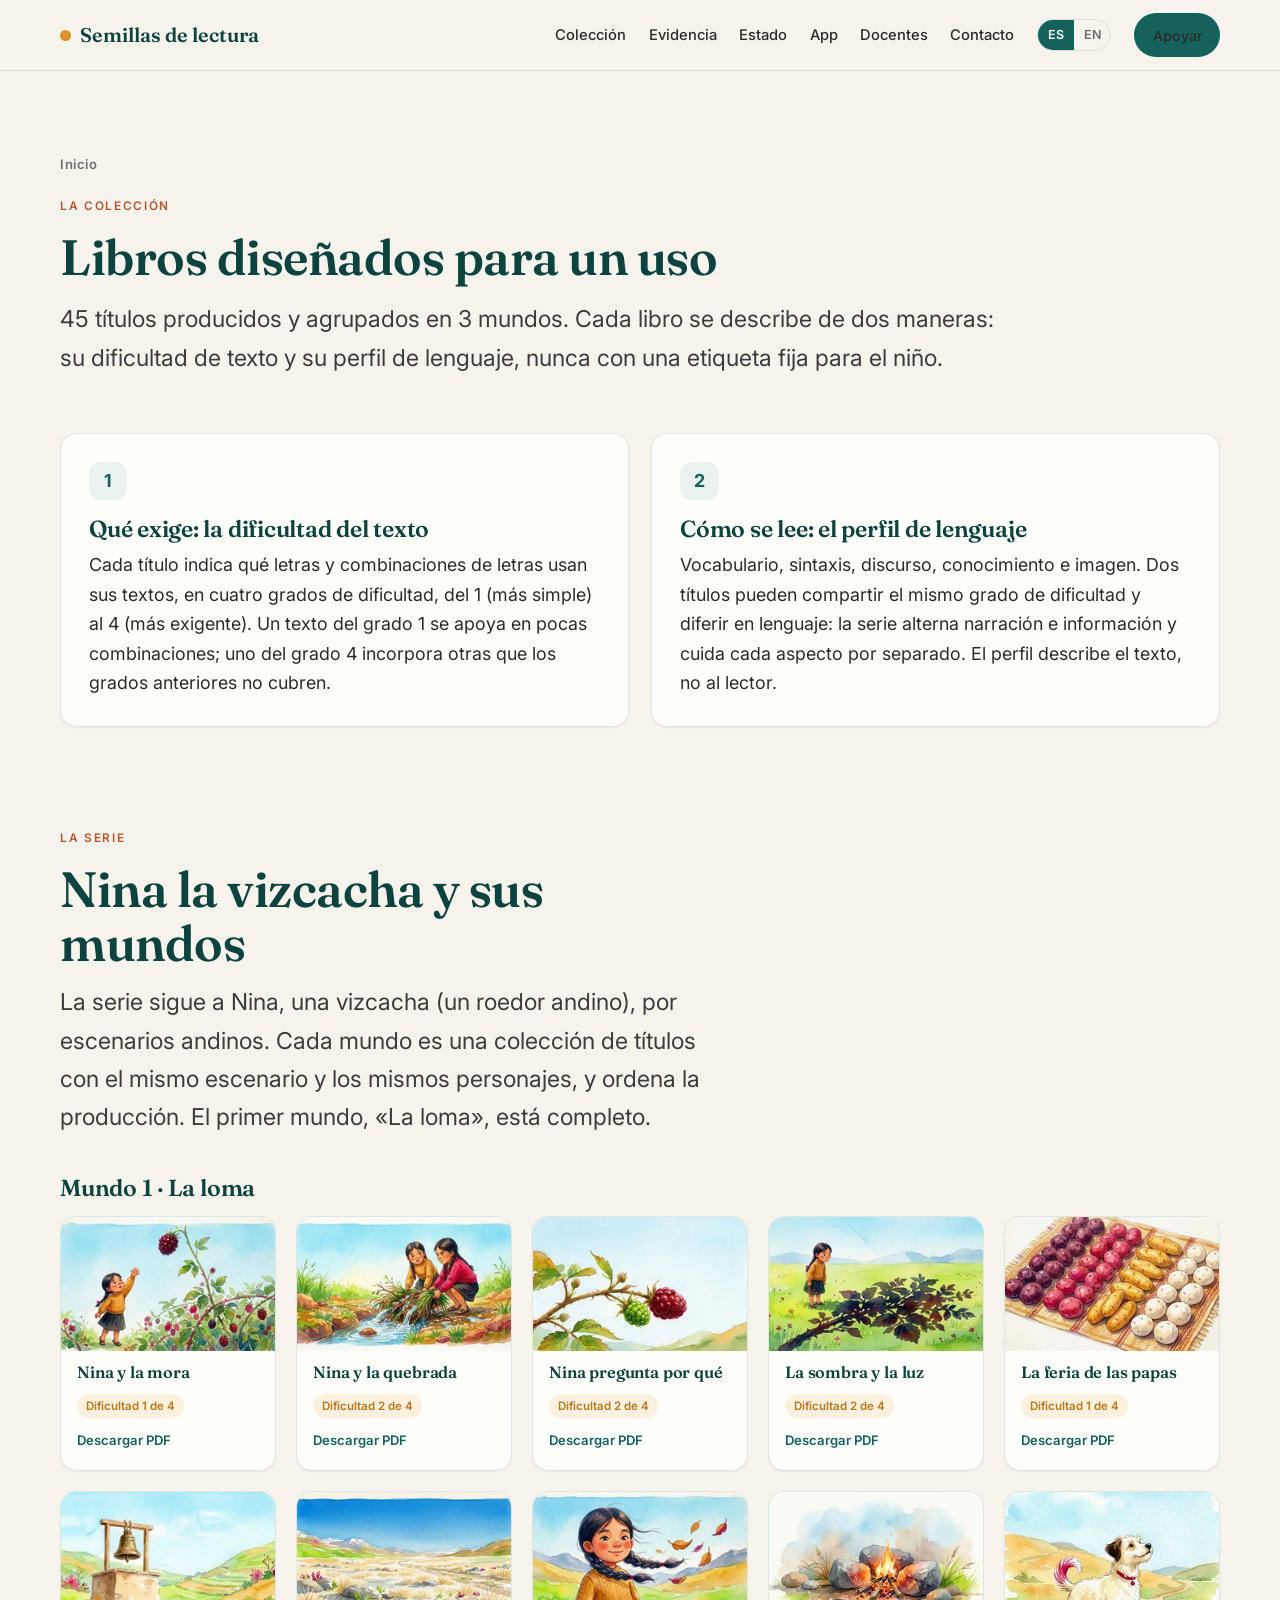
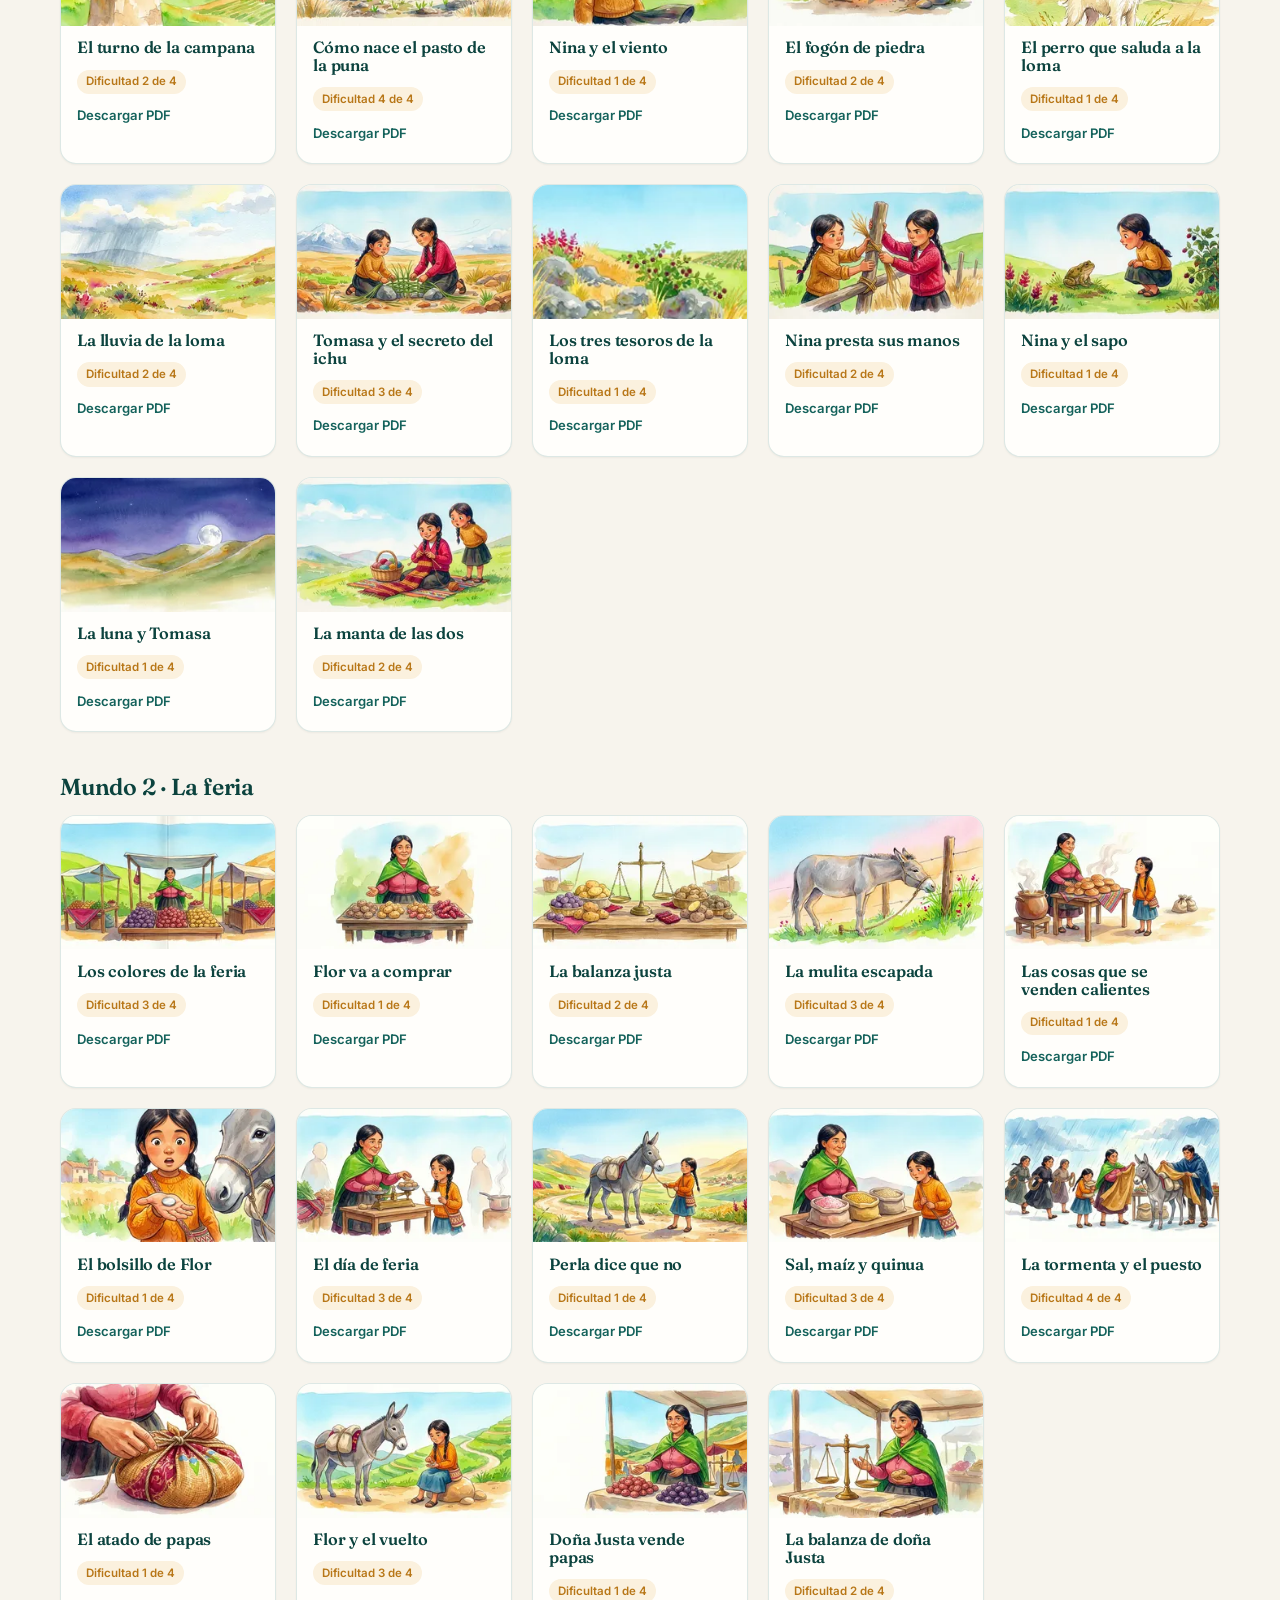
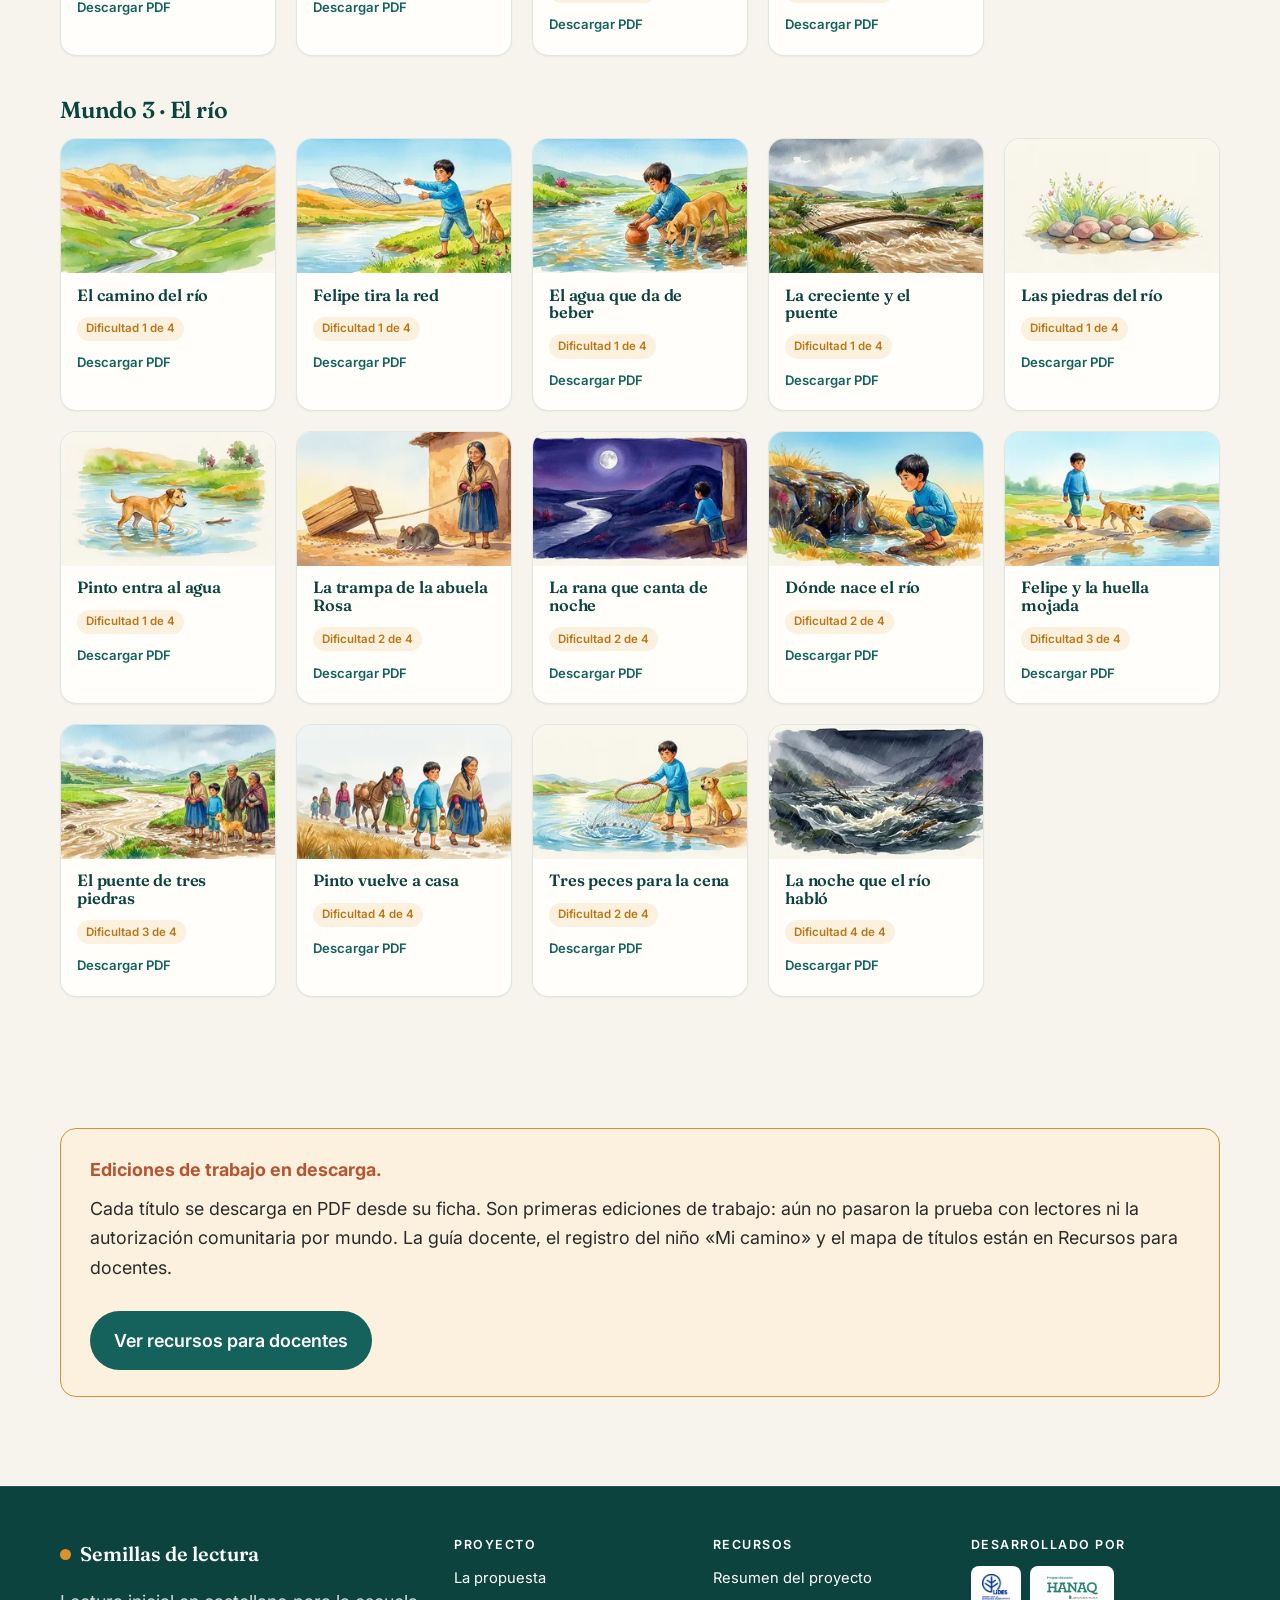
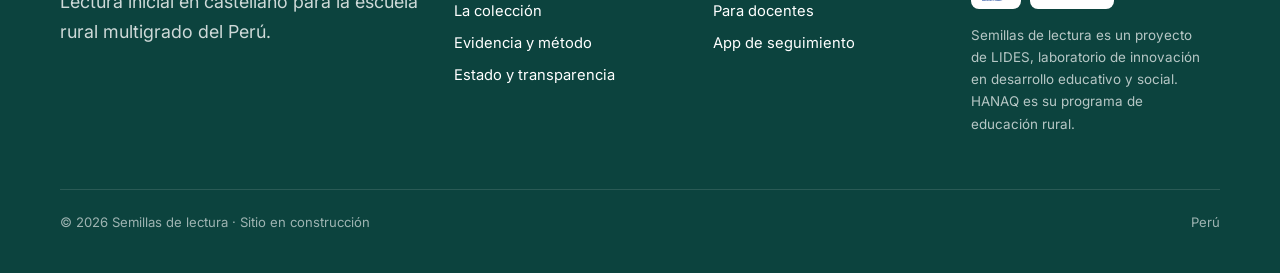
==== commit e3b495e8: "Actualiza sitio 2026-10-02 21:38" ====
--- a/coleccion/index.html
+++ b/coleccion/index.html
@@ -1,6 +1,6 @@
-<!DOCTYPE html><html lang="es"> <head><meta charset="utf-8"><meta name="viewport" content="width=device-width, initial-scale=1"><title>La colección · Semillas de lectura</title><meta name="description" content="28 libros con acuarelas originales, descritos por su dificultad de texto y su perfil de lenguaje."><link rel="canonical" href="https://semillasdelectura.pe/coleccion/"><link rel="icon" type="image/svg+xml" href="/favicon.svg"><link rel="apple-touch-icon" href="/apple-touch-icon.png"><meta property="og:type" content="website"><meta property="og:site_name" content="Semillas de lectura"><meta property="og:title" content="La colección · Semillas de lectura"><meta property="og:description" content="28 libros con acuarelas originales, descritos por su dificultad de texto y su perfil de lenguaje."><meta property="og:url" content="https://semillasdelectura.pe/coleccion/"><meta property="og:image" content="https://semillasdelectura.pe/og.png"><meta property="og:locale" content="es_PE"><meta name="twitter:card" content="summary_large_image"><link rel="preconnect" href="https://fonts.googleapis.com"><link rel="preconnect" href="https://fonts.gstatic.com" crossorigin><link href="https://fonts.googleapis.com/css2?family=Fraunces:opsz,wght@9..144,400;9..144,500;9..144,600;9..144,700&family=Inter:wght@400;500;600;700&display=swap" rel="stylesheet"><link rel="stylesheet" href="/_astro/index.WQD9s7C7.css">
+<!DOCTYPE html><html lang="es"> <head><meta charset="utf-8"><meta name="viewport" content="width=device-width, initial-scale=1"><title>La colección · Semillas de lectura</title><meta name="description" content="45 libros con acuarelas originales, descritos por su dificultad de texto y su perfil de lenguaje."><link rel="canonical" href="https://semillasdelectura.pe/coleccion/"><link rel="icon" type="image/svg+xml" href="/favicon.svg"><link rel="apple-touch-icon" href="/apple-touch-icon.png"><meta property="og:type" content="website"><meta property="og:site_name" content="Semillas de lectura"><meta property="og:title" content="La colección · Semillas de lectura"><meta property="og:description" content="45 libros con acuarelas originales, descritos por su dificultad de texto y su perfil de lenguaje."><meta property="og:url" content="https://semillasdelectura.pe/coleccion/"><meta property="og:image" content="https://semillasdelectura.pe/og.png"><meta property="og:locale" content="es_PE"><meta name="twitter:card" content="summary_large_image"><link rel="preconnect" href="https://fonts.googleapis.com"><link rel="preconnect" href="https://fonts.gstatic.com" crossorigin><link href="https://fonts.googleapis.com/css2?family=Fraunces:opsz,wght@9..144,400;9..144,500;9..144,600;9..144,700&family=Inter:wght@400;500;600;700&display=swap" rel="stylesheet"><link rel="stylesheet" href="/_astro/index.WQD9s7C7.css">
 <style>.books-group[data-astro-cid-faalltie]{margin-bottom:2.6rem}.books-group[data-astro-cid-faalltie] h3[data-astro-cid-faalltie]{margin-bottom:1rem}
-</style></head> <body> <header class="site-header"> <div class="wrap"> <a class="brand" href="/"> <span class="dot"></span> Semillas de lectura </a> <nav class="nav" aria-label="Principal"> <a href="/coleccion/">Colección</a><a href="/evidencia/">Evidencia</a><a href="/estado/">Estado</a><a href="/app/">App</a><a href="/docentes/">Docentes</a><a href="/#contacto">Contacto</a> <div class="lang"> <a href="/coleccion/" class="active" aria-current="true"> ES </a><a href="/en/collection/" class> EN </a> </div> <a class="btn btn--primary" href="/#contacto" style="padding:.6rem 1.1rem;font-size:.88rem"> Apoyar </a> </nav> </div> </header> <main>  <section class="page-hero"> <div class="wrap"> <a class="breadcrumb" href="/">Inicio</a> <p class="eyebrow" style="margin-top:1.2rem">La colección</p> <h1>Libros diseñados para un uso</h1> <p class="lead measure"> 28 títulos producidos y agrupados en 2 mundos. Cada libro se describe de
+</style></head> <body> <header class="site-header"> <div class="wrap"> <a class="brand" href="/"> <span class="dot"></span> Semillas de lectura </a> <nav class="nav" aria-label="Principal"> <a href="/coleccion/">Colección</a><a href="/evidencia/">Evidencia</a><a href="/estado/">Estado</a><a href="/app/">App</a><a href="/docentes/">Docentes</a><a href="/#contacto">Contacto</a> <div class="lang"> <a href="/coleccion/" class="active" aria-current="true"> ES </a><a href="/en/collection/" class> EN </a> </div> <a class="btn btn--primary" href="/#contacto" style="padding:.6rem 1.1rem;font-size:.88rem"> Apoyar </a> </nav> </div> </header> <main>  <section class="page-hero"> <div class="wrap"> <a class="breadcrumb" href="/">Inicio</a> <p class="eyebrow" style="margin-top:1.2rem">La colección</p> <h1>Libros diseñados para un uso</h1> <p class="lead measure"> 45 títulos producidos y agrupados en 3 mundos. Cada libro se describe de
         dos maneras: su dificultad de texto y su perfil de lenguaje, nunca con una etiqueta fija
         para el niño.
 </p> </div> </section> <section class="section" style="padding-top:1.5rem"> <div class="wrap grid grid--2"> <article class="card" data-reveal> <span class="card__kicker">1</span> <h3>Qué exige: la dificultad del texto</h3> <p>
@@ -15,7 +15,7 @@
 La serie sigue a Nina, una vizcacha (un roedor andino), por escenarios andinos. Cada mundo
           es una colección de títulos con el mismo escenario y los mismos personajes, y ordena la
           producción. El primer mundo, «La loma», está completo.
-</p> </div> <div class="books-group" data-reveal data-astro-cid-faalltie><h3 data-astro-cid-faalltie>Mundo 1 · La loma</h3><div class="books" data-astro-cid-faalltie><article class="book" data-astro-cid-faalltie><img src="/_astro/t01-e2.sLxuj5t8_15q7Nx.webp" srcset="/_astro/t01-e2.sLxuj5t8_RbbiI.webp 300w, /_astro/t01-e2.sLxuj5t8_1Rnuko.webp 600w" alt="Portada de Nina y la mora" sizes="(max-width: 700px) 45vw, 220px" data-astro-cid-faalltie="true" loading="lazy" decoding="async" fetchpriority="auto" width="1408" height="768"><div class="book__meta" data-astro-cid-faalltie><h4 data-astro-cid-faalltie>Nina y la mora</h4><span class="badge" data-astro-cid-faalltie>Dificultad 1 de 4</span><a class="book__dl" href="/descargas/libros/t01-nina-y-la-mora.pdf" download data-astro-cid-faalltie>Descargar PDF</a></div></article><article class="book" data-astro-cid-faalltie><img src="/_astro/t03-e3.Bn-raiil_ZwWPAC.webp" srcset="/_astro/t03-e3.Bn-raiil_DXd2w.webp 300w, /_astro/t03-e3.Bn-raiil_1Eaw4c.webp 600w" alt="Portada de Nina y la quebrada" sizes="(max-width: 700px) 45vw, 220px" data-astro-cid-faalltie="true" loading="lazy" decoding="async" fetchpriority="auto" width="1408" height="768"><div class="book__meta" data-astro-cid-faalltie><h4 data-astro-cid-faalltie>Nina y la quebrada</h4><span class="badge" data-astro-cid-faalltie>Dificultad 2 de 4</span><a class="book__dl" href="/descargas/libros/t03-nina-y-la-quebrada.pdf" download data-astro-cid-faalltie>Descargar PDF</a></div></article><article class="book" data-astro-cid-faalltie><img src="/_astro/w103-e2.fLUdlv_I_Z1RNAmy.webp" srcset="/_astro/w103-e2.fLUdlv_I_1c2yXV.webp 300w, /_astro/w103-e2.fLUdlv_I_Z1fdb8v.webp 600w" alt="Portada de Nina pregunta por qué" sizes="(max-width: 700px) 45vw, 220px" data-astro-cid-faalltie="true" loading="lazy" decoding="async" fetchpriority="auto" width="1408" height="768"><div class="book__meta" data-astro-cid-faalltie><h4 data-astro-cid-faalltie>Nina pregunta por qué</h4><span class="badge" data-astro-cid-faalltie>Dificultad 2 de 4</span><a class="book__dl" href="/descargas/libros/w103-nina-pregunta-por-que.pdf" download data-astro-cid-faalltie>Descargar PDF</a></div></article><article class="book" data-astro-cid-faalltie><img src="/_astro/w104-e3.R_a1YE_q_Z2hXkfQ.webp" srcset="/_astro/w104-e3.R_a1YE_q_2agpoy.webp 300w, /_astro/w104-e3.R_a1YE_q_ZgYkHS.webp 600w" alt="Portada de La sombra y la luz" sizes="(max-width: 700px) 45vw, 220px" data-astro-cid-faalltie="true" loading="lazy" decoding="async" fetchpriority="auto" width="1408" height="768"><div class="book__meta" data-astro-cid-faalltie><h4 data-astro-cid-faalltie>La sombra y la luz</h4><span class="badge" data-astro-cid-faalltie>Dificultad 2 de 4</span><a class="book__dl" href="/descargas/libros/w104-la-sombra-y-la-luz.pdf" download data-astro-cid-faalltie>Descargar PDF</a></div></article><article class="book" data-astro-cid-faalltie><img src="/_astro/w105-e2.Df4O6lzq_1nePKT.webp" srcset="/_astro/w105-e2.Df4O6lzq_Z2iFlyg.webp 300w, /_astro/w105-e2.Df4O6lzq_kg28e.webp 600w" alt="Portada de La feria de las papas" sizes="(max-width: 700px) 45vw, 220px" data-astro-cid-faalltie="true" loading="lazy" decoding="async" fetchpriority="auto" width="1408" height="768"><div class="book__meta" data-astro-cid-faalltie><h4 data-astro-cid-faalltie>La feria de las papas</h4><span class="badge" data-astro-cid-faalltie>Dificultad 1 de 4</span><a class="book__dl" href="/descargas/libros/w105-la-feria-de-las-papas.pdf" download data-astro-cid-faalltie>Descargar PDF</a></div></article><article class="book" data-astro-cid-faalltie><img src="/_astro/w106-e1.AVZybhZU_ZyYQnu.webp" srcset="/_astro/w106-e1.AVZybhZU_Z22vcxj.webp 300w, /_astro/w106-e1.AVZybhZU_Aqb9b.webp 600w" alt="Portada de El turno de la campana" sizes="(max-width: 700px) 45vw, 220px" data-astro-cid-faalltie="true" loading="lazy" decoding="async" fetchpriority="auto" width="1408" height="768"><div class="book__meta" data-astro-cid-faalltie><h4 data-astro-cid-faalltie>El turno de la campana</h4><span class="badge" data-astro-cid-faalltie>Dificultad 2 de 4</span><a class="book__dl" href="/descargas/libros/w106-el-turno-de-la-campana.pdf" download data-astro-cid-faalltie>Descargar PDF</a></div></article><article class="book" data-astro-cid-faalltie><img src="/_astro/w107-e1.T4I17C34_ZMU4wg.webp" srcset="/_astro/w107-e1.T4I17C34_ZXainv.webp 300w, /_astro/w107-e1.T4I17C34_Z2mpus.webp 600w" alt="Portada de Cómo nace el pasto de la puna" sizes="(max-width: 700px) 45vw, 220px" data-astro-cid-faalltie="true" loading="lazy" decoding="async" fetchpriority="auto" width="1376" height="768"><div class="book__meta" data-astro-cid-faalltie><h4 data-astro-cid-faalltie>Cómo nace el pasto de la puna</h4><span class="badge" data-astro-cid-faalltie>Dificultad 4 de 4</span><a class="book__dl" href="/descargas/libros/w107-como-nace-el-pasto.pdf" download data-astro-cid-faalltie>Descargar PDF</a></div></article><article class="book" data-astro-cid-faalltie><img src="/_astro/w108-e1.BvR2Yei-_Z1K8J2W.webp" srcset="/_astro/w108-e1.BvR2Yei-_Z1zNYDC.webp 300w, /_astro/w108-e1.BvR2Yei-_137o2R.webp 600w" alt="Portada de Nina y el viento" sizes="(max-width: 700px) 45vw, 220px" data-astro-cid-faalltie="true" loading="lazy" decoding="async" fetchpriority="auto" width="1408" height="768"><div class="book__meta" data-astro-cid-faalltie><h4 data-astro-cid-faalltie>Nina y el viento</h4><span class="badge" data-astro-cid-faalltie>Dificultad 1 de 4</span><a class="book__dl" href="/descargas/libros/w108-nina-y-el-viento.pdf" download data-astro-cid-faalltie>Descargar PDF</a></div></article><article class="book" data-astro-cid-faalltie><img src="/_astro/w109-e2.fu4FG2HN_1CjPej.webp" srcset="/_astro/w109-e2.fu4FG2HN_Z6bGh.webp 300w, /_astro/w109-e2.fu4FG2HN_Z2rlVNI.webp 600w" alt="Portada de El fogón de piedra" sizes="(max-width: 700px) 45vw, 220px" data-astro-cid-faalltie="true" loading="lazy" decoding="async" fetchpriority="auto" width="1408" height="768"><div class="book__meta" data-astro-cid-faalltie><h4 data-astro-cid-faalltie>El fogón de piedra</h4><span class="badge" data-astro-cid-faalltie>Dificultad 2 de 4</span><a class="book__dl" href="/descargas/libros/w109-el-fogon-de-piedra.pdf" download data-astro-cid-faalltie>Descargar PDF</a></div></article><article class="book" data-astro-cid-faalltie><img src="/_astro/w110-e1.D6E14DRG_hHww2.webp" srcset="/_astro/w110-e1.D6E14DRG_Z1yFc9W.webp 300w, /_astro/w110-e1.D6E14DRG_1hmWuc.webp 600w" alt="Portada de El perro que saluda a la loma" sizes="(max-width: 700px) 45vw, 220px" data-astro-cid-faalltie="true" loading="lazy" decoding="async" fetchpriority="auto" width="848" height="1264"><div class="book__meta" data-astro-cid-faalltie><h4 data-astro-cid-faalltie>El perro que saluda a la loma</h4><span class="badge" data-astro-cid-faalltie>Dificultad 1 de 4</span><a class="book__dl" href="/descargas/libros/w110-el-perro-que-saluda.pdf" download data-astro-cid-faalltie>Descargar PDF</a></div></article><article class="book" data-astro-cid-faalltie><img src="/_astro/w111-e1.CtER88pp_1R3Mps.webp" srcset="/_astro/w111-e1.CtER88pp_U9Hvu.webp 300w, /_astro/w111-e1.CtER88pp_1PWAox.webp 600w" alt="Portada de La lluvia de la loma" sizes="(max-width: 700px) 45vw, 220px" data-astro-cid-faalltie="true" loading="lazy" decoding="async" fetchpriority="auto" width="1376" height="768"><div class="book__meta" data-astro-cid-faalltie><h4 data-astro-cid-faalltie>La lluvia de la loma</h4><span class="badge" data-astro-cid-faalltie>Dificultad 2 de 4</span><a class="book__dl" href="/descargas/libros/w111-la-lluvia-de-la-loma.pdf" download data-astro-cid-faalltie>Descargar PDF</a></div></article><article class="book" data-astro-cid-faalltie><img src="/_astro/w112-e3.Cd_GBD3k_Z1LXmR.webp" srcset="/_astro/w112-e3.Cd_GBD3k_2eIkcw.webp 300w, /_astro/w112-e3.Cd_GBD3k_ZcwpTU.webp 600w" alt="Portada de Tomasa y el secreto del ichu" sizes="(max-width: 700px) 45vw, 220px" data-astro-cid-faalltie="true" loading="lazy" decoding="async" fetchpriority="auto" width="1408" height="768"><div class="book__meta" data-astro-cid-faalltie><h4 data-astro-cid-faalltie>Tomasa y el secreto del ichu</h4><span class="badge" data-astro-cid-faalltie>Dificultad 3 de 4</span><a class="book__dl" href="/descargas/libros/w112-tomasa-y-el-ichu.pdf" download data-astro-cid-faalltie>Descargar PDF</a></div></article><article class="book" data-astro-cid-faalltie><img src="/_astro/w113-e1.BZIQTtIN_2awHPX.webp" srcset="/_astro/w113-e1.BZIQTtIN_1RCTyQ.webp 300w, /_astro/w113-e1.BZIQTtIN_uqyEO.webp 600w" alt="Portada de Los tres tesoros de la loma" sizes="(max-width: 700px) 45vw, 220px" data-astro-cid-faalltie="true" loading="lazy" decoding="async" fetchpriority="auto" width="1584" height="672"><div class="book__meta" data-astro-cid-faalltie><h4 data-astro-cid-faalltie>Los tres tesoros de la loma</h4><span class="badge" data-astro-cid-faalltie>Dificultad 1 de 4</span><a class="book__dl" href="/descargas/libros/w113-los-tesoros-de-la-loma.pdf" download data-astro-cid-faalltie>Descargar PDF</a></div></article><article class="book" data-astro-cid-faalltie><img src="/_astro/w114-e3.BW_A-zri_DUTky.webp" srcset="/_astro/w114-e3.BW_A-zri_Z1F4XEt.webp 300w, /_astro/w114-e3.BW_A-zri_WQp21.webp 600w" alt="Portada de Nina presta sus manos" sizes="(max-width: 700px) 45vw, 220px" data-astro-cid-faalltie="true" loading="lazy" decoding="async" fetchpriority="auto" width="1408" height="768"><div class="book__meta" data-astro-cid-faalltie><h4 data-astro-cid-faalltie>Nina presta sus manos</h4><span class="badge" data-astro-cid-faalltie>Dificultad 2 de 4</span><a class="book__dl" href="/descargas/libros/w114-nina-presta-sus-manos.pdf" download data-astro-cid-faalltie>Descargar PDF</a></div></article></div></div><div class="books-group" data-reveal data-astro-cid-faalltie><h3 data-astro-cid-faalltie>Mundo 2 · La feria</h3><div class="books" data-astro-cid-faalltie><article class="book" data-astro-cid-faalltie><img src="/_astro/w201-e1.QCZhQMul_1CtIqF.webp" srcset="/_astro/w201-e1.QCZhQMul_ZY8dBL.webp 300w, /_astro/w201-e1.QCZhQMul_1DNa4I.webp 600w" alt="Portada de Los colores de la feria" sizes="(max-width: 700px) 45vw, 220px" data-astro-cid-faalltie="true" loading="lazy" decoding="async" fetchpriority="auto" width="1408" height="768"><div class="book__meta" data-astro-cid-faalltie><h4 data-astro-cid-faalltie>Los colores de la feria</h4><span class="badge" data-astro-cid-faalltie>Dificultad 3 de 4</span><a class="book__dl" href="/descargas/libros/w201-los-colores-de-la-feria.pdf" download data-astro-cid-faalltie>Descargar PDF</a></div></article><article class="book" data-astro-cid-faalltie><img src="/_astro/w202-e2.CMrBh3ew_2bG06i.webp" srcset="/_astro/w202-e2.CMrBh3ew_Z2r5rrl.webp 300w, /_astro/w202-e2.CMrBh3ew_bPVf9.webp 600w" alt="Portada de Flor va a comprar" sizes="(max-width: 700px) 45vw, 220px" data-astro-cid-faalltie="true" loading="lazy" decoding="async" fetchpriority="auto" width="1408" height="768"><div class="book__meta" data-astro-cid-faalltie><h4 data-astro-cid-faalltie>Flor va a comprar</h4><span class="badge" data-astro-cid-faalltie>Dificultad 1 de 4</span><a class="book__dl" href="/descargas/libros/w202-flor-va-a-comprar.pdf" download data-astro-cid-faalltie>Descargar PDF</a></div></article><article class="book" data-astro-cid-faalltie><img src="/_astro/w203-e1.7yzkDyVJ_1PXMFQ.webp" srcset="/_astro/w203-e1.7yzkDyVJ_Yn1J1.webp 300w, /_astro/w203-e1.7yzkDyVJ_Z1rRInq.webp 600w" alt="Portada de La balanza justa" sizes="(max-width: 700px) 45vw, 220px" data-astro-cid-faalltie="true" loading="lazy" decoding="async" fetchpriority="auto" width="1408" height="768"><div class="book__meta" data-astro-cid-faalltie><h4 data-astro-cid-faalltie>La balanza justa</h4><span class="badge" data-astro-cid-faalltie>Dificultad 2 de 4</span><a class="book__dl" href="/descargas/libros/w203-la-balanza-justa.pdf" download data-astro-cid-faalltie>Descargar PDF</a></div></article><article class="book" data-astro-cid-faalltie><img src="/_astro/w204-e1.b86aSP2d_2ibm15.webp" srcset="/_astro/w204-e1.b86aSP2d_venCR.webp 300w, /_astro/w204-e1.b86aSP2d_Z1V1mtz.webp 600w" alt="Portada de La mulita escapada" sizes="(max-width: 700px) 45vw, 220px" data-astro-cid-faalltie="true" loading="lazy" decoding="async" fetchpriority="auto" width="1408" height="768"><div class="book__meta" data-astro-cid-faalltie><h4 data-astro-cid-faalltie>La mulita escapada</h4><span class="badge" data-astro-cid-faalltie>Dificultad 3 de 4</span><a class="book__dl" href="/descargas/libros/w204-la-mulita-escapada.pdf" download data-astro-cid-faalltie>Descargar PDF</a></div></article><article class="book" data-astro-cid-faalltie><img src="/_astro/w205-e1.Km6_EWou_23s5Tm.webp" srcset="/_astro/w205-e1.Km6_EWou_1tMKsD.webp 300w, /_astro/w205-e1.Km6_EWou_ZWrYDN.webp 600w" alt="Portada de Las cosas que se venden calientes" sizes="(max-width: 700px) 45vw, 220px" data-astro-cid-faalltie="true" loading="lazy" decoding="async" fetchpriority="auto" width="1408" height="768"><div class="book__meta" data-astro-cid-faalltie><h4 data-astro-cid-faalltie>Las cosas que se venden calientes</h4><span class="badge" data-astro-cid-faalltie>Dificultad 1 de 4</span><a class="book__dl" href="/descargas/libros/w205-las-cosas-calientes.pdf" download data-astro-cid-faalltie>Descargar PDF</a></div></article><article class="book" data-astro-cid-faalltie><img src="/_astro/w206-e2.CMnE1egJ_jD8Aw.webp" srcset="/_astro/w206-e2.CMnE1egJ_16mJYe.webp 300w, /_astro/w206-e2.CMnE1egJ_Z1kS08d.webp 600w" alt="Portada de El bolsillo de Flor" sizes="(max-width: 700px) 45vw, 220px" data-astro-cid-faalltie="true" loading="lazy" decoding="async" fetchpriority="auto" width="1408" height="768"><div class="book__meta" data-astro-cid-faalltie><h4 data-astro-cid-faalltie>El bolsillo de Flor</h4><span class="badge" data-astro-cid-faalltie>Dificultad 1 de 4</span><a class="book__dl" href="/descargas/libros/w206-el-bolsillo-de-flor.pdf" download data-astro-cid-faalltie>Descargar PDF</a></div></article><article class="book" data-astro-cid-faalltie><img src="/_astro/w207-e2.Du_ltM51_e078h.webp" srcset="/_astro/w207-e2.Du_ltM51_1KddCd.webp 300w, /_astro/w207-e2.Du_ltM51_ZG2wue.webp 600w" alt="Portada de El día de feria" sizes="(max-width: 700px) 45vw, 220px" data-astro-cid-faalltie="true" loading="lazy" decoding="async" fetchpriority="auto" width="1408" height="768"><div class="book__meta" data-astro-cid-faalltie><h4 data-astro-cid-faalltie>El día de feria</h4><span class="badge" data-astro-cid-faalltie>Dificultad 3 de 4</span><a class="book__dl" href="/descargas/libros/w207-el-dia-de-feria.pdf" download data-astro-cid-faalltie>Descargar PDF</a></div></article><article class="book" data-astro-cid-faalltie><img src="/_astro/w208-e1.C6i0ZL9q_Z1yROrA.webp" srcset="/_astro/w208-e1.C6i0ZL9q_HCDzg.webp 300w, /_astro/w208-e1.C6i0ZL9q_Z1IC6xb.webp 600w" alt="Portada de Perla dice que no" sizes="(max-width: 700px) 45vw, 220px" data-astro-cid-faalltie="true" loading="lazy" decoding="async" fetchpriority="auto" width="1408" height="768"><div class="book__meta" data-astro-cid-faalltie><h4 data-astro-cid-faalltie>Perla dice que no</h4><span class="badge" data-astro-cid-faalltie>Dificultad 1 de 4</span><a class="book__dl" href="/descargas/libros/w208-perla-dice-que-no.pdf" download data-astro-cid-faalltie>Descargar PDF</a></div></article><article class="book" data-astro-cid-faalltie><img src="/_astro/w209-e1.CCYPAaVN_ZR4S33.webp" srcset="/_astro/w209-e1.CCYPAaVN_Z1I50dG.webp 300w, /_astro/w209-e1.CCYPAaVN_TQnsN.webp 600w" alt="Portada de Sal, maíz y quinua" sizes="(max-width: 700px) 45vw, 220px" data-astro-cid-faalltie="true" loading="lazy" decoding="async" fetchpriority="auto" width="1408" height="768"><div class="book__meta" data-astro-cid-faalltie><h4 data-astro-cid-faalltie>Sal, maíz y quinua</h4><span class="badge" data-astro-cid-faalltie>Dificultad 3 de 4</span><a class="book__dl" href="/descargas/libros/w209-sal-maiz-y-quinua.pdf" download data-astro-cid-faalltie>Descargar PDF</a></div></article><article class="book" data-astro-cid-faalltie><img src="/_astro/w210-e2.GAJZWziR_Z1GtYY5.webp" srcset="/_astro/w210-e2.GAJZWziR_2lrAaX.webp 300w, /_astro/w210-e2.GAJZWziR_Z5N9Vt.webp 600w" alt="Portada de La tormenta y el puesto" sizes="(max-width: 700px) 45vw, 220px" data-astro-cid-faalltie="true" loading="lazy" decoding="async" fetchpriority="auto" width="1408" height="768"><div class="book__meta" data-astro-cid-faalltie><h4 data-astro-cid-faalltie>La tormenta y el puesto</h4><span class="badge" data-astro-cid-faalltie>Dificultad 4 de 4</span><a class="book__dl" href="/descargas/libros/w210-la-tormenta-y-el-puesto.pdf" download data-astro-cid-faalltie>Descargar PDF</a></div></article><article class="book" data-astro-cid-faalltie><img src="/_astro/w211-e2.yE7c0msw_Z21dKTk.webp" srcset="/_astro/w211-e2.yE7c0msw_1vLMY8.webp 300w, /_astro/w211-e2.yE7c0msw_ZUsW8j.webp 600w" alt="Portada de El atado de papas" sizes="(max-width: 700px) 45vw, 220px" data-astro-cid-faalltie="true" loading="lazy" decoding="async" fetchpriority="auto" width="1408" height="768"><div class="book__meta" data-astro-cid-faalltie><h4 data-astro-cid-faalltie>El atado de papas</h4><span class="badge" data-astro-cid-faalltie>Dificultad 1 de 4</span><a class="book__dl" href="/descargas/libros/w211-el-atado-de-papas.pdf" download data-astro-cid-faalltie>Descargar PDF</a></div></article><article class="book" data-astro-cid-faalltie><img src="/_astro/w212-e3.BTyjx_uA_1iYJRF.webp" srcset="/_astro/w212-e3.BTyjx_uA_Z1DM8Nf.webp 300w, /_astro/w212-e3.BTyjx_uA_Y9eSf.webp 600w" alt="Portada de Flor y el vuelto" sizes="(max-width: 700px) 45vw, 220px" data-astro-cid-faalltie="true" loading="lazy" decoding="async" fetchpriority="auto" width="1408" height="768"><div class="book__meta" data-astro-cid-faalltie><h4 data-astro-cid-faalltie>Flor y el vuelto</h4><span class="badge" data-astro-cid-faalltie>Dificultad 3 de 4</span><a class="book__dl" href="/descargas/libros/w212-flor-y-el-vuelto.pdf" download data-astro-cid-faalltie>Descargar PDF</a></div></article></div></div> </div> </section> <section class="section" style="padding-top:0"> <div class="wrap"> <div class="callout" data-reveal> <strong>Ediciones de trabajo en descarga.</strong> <p style="margin-top:.6rem">
+</p> </div> <div class="books-group" data-reveal data-astro-cid-faalltie><h3 data-astro-cid-faalltie>Mundo 1 · La loma</h3><div class="books" data-astro-cid-faalltie><article class="book" data-astro-cid-faalltie><img src="/_astro/t01-e2.sLxuj5t8_15q7Nx.webp" srcset="/_astro/t01-e2.sLxuj5t8_RbbiI.webp 300w, /_astro/t01-e2.sLxuj5t8_1Rnuko.webp 600w" alt="Portada de Nina y la mora" sizes="(max-width: 700px) 45vw, 220px" data-astro-cid-faalltie="true" loading="lazy" decoding="async" fetchpriority="auto" width="1408" height="768"><div class="book__meta" data-astro-cid-faalltie><h4 data-astro-cid-faalltie>Nina y la mora</h4><span class="badge" data-astro-cid-faalltie>Dificultad 1 de 4</span><a class="book__dl" href="/descargas/libros/t01-nina-y-la-mora.pdf" download data-astro-cid-faalltie>Descargar PDF</a></div></article><article class="book" data-astro-cid-faalltie><img src="/_astro/t03-e3.Bn-raiil_ZwWPAC.webp" srcset="/_astro/t03-e3.Bn-raiil_DXd2w.webp 300w, /_astro/t03-e3.Bn-raiil_1Eaw4c.webp 600w" alt="Portada de Nina y la quebrada" sizes="(max-width: 700px) 45vw, 220px" data-astro-cid-faalltie="true" loading="lazy" decoding="async" fetchpriority="auto" width="1408" height="768"><div class="book__meta" data-astro-cid-faalltie><h4 data-astro-cid-faalltie>Nina y la quebrada</h4><span class="badge" data-astro-cid-faalltie>Dificultad 2 de 4</span><a class="book__dl" href="/descargas/libros/t03-nina-y-la-quebrada.pdf" download data-astro-cid-faalltie>Descargar PDF</a></div></article><article class="book" data-astro-cid-faalltie><img src="/_astro/w103-e2.fLUdlv_I_Z1RNAmy.webp" srcset="/_astro/w103-e2.fLUdlv_I_1c2yXV.webp 300w, /_astro/w103-e2.fLUdlv_I_Z1fdb8v.webp 600w" alt="Portada de Nina pregunta por qué" sizes="(max-width: 700px) 45vw, 220px" data-astro-cid-faalltie="true" loading="lazy" decoding="async" fetchpriority="auto" width="1408" height="768"><div class="book__meta" data-astro-cid-faalltie><h4 data-astro-cid-faalltie>Nina pregunta por qué</h4><span class="badge" data-astro-cid-faalltie>Dificultad 2 de 4</span><a class="book__dl" href="/descargas/libros/w103-nina-pregunta-por-que.pdf" download data-astro-cid-faalltie>Descargar PDF</a></div></article><article class="book" data-astro-cid-faalltie><img src="/_astro/w104-e3.R_a1YE_q_Z2hXkfQ.webp" srcset="/_astro/w104-e3.R_a1YE_q_2agpoy.webp 300w, /_astro/w104-e3.R_a1YE_q_ZgYkHS.webp 600w" alt="Portada de La sombra y la luz" sizes="(max-width: 700px) 45vw, 220px" data-astro-cid-faalltie="true" loading="lazy" decoding="async" fetchpriority="auto" width="1408" height="768"><div class="book__meta" data-astro-cid-faalltie><h4 data-astro-cid-faalltie>La sombra y la luz</h4><span class="badge" data-astro-cid-faalltie>Dificultad 2 de 4</span><a class="book__dl" href="/descargas/libros/w104-la-sombra-y-la-luz.pdf" download data-astro-cid-faalltie>Descargar PDF</a></div></article><article class="book" data-astro-cid-faalltie><img src="/_astro/w105-e2.Df4O6lzq_1nePKT.webp" srcset="/_astro/w105-e2.Df4O6lzq_Z2iFlyg.webp 300w, /_astro/w105-e2.Df4O6lzq_kg28e.webp 600w" alt="Portada de La feria de las papas" sizes="(max-width: 700px) 45vw, 220px" data-astro-cid-faalltie="true" loading="lazy" decoding="async" fetchpriority="auto" width="1408" height="768"><div class="book__meta" data-astro-cid-faalltie><h4 data-astro-cid-faalltie>La feria de las papas</h4><span class="badge" data-astro-cid-faalltie>Dificultad 1 de 4</span><a class="book__dl" href="/descargas/libros/w105-la-feria-de-las-papas.pdf" download data-astro-cid-faalltie>Descargar PDF</a></div></article><article class="book" data-astro-cid-faalltie><img src="/_astro/w106-e1.AVZybhZU_ZyYQnu.webp" srcset="/_astro/w106-e1.AVZybhZU_Z22vcxj.webp 300w, /_astro/w106-e1.AVZybhZU_Aqb9b.webp 600w" alt="Portada de El turno de la campana" sizes="(max-width: 700px) 45vw, 220px" data-astro-cid-faalltie="true" loading="lazy" decoding="async" fetchpriority="auto" width="1408" height="768"><div class="book__meta" data-astro-cid-faalltie><h4 data-astro-cid-faalltie>El turno de la campana</h4><span class="badge" data-astro-cid-faalltie>Dificultad 2 de 4</span><a class="book__dl" href="/descargas/libros/w106-el-turno-de-la-campana.pdf" download data-astro-cid-faalltie>Descargar PDF</a></div></article><article class="book" data-astro-cid-faalltie><img src="/_astro/w107-e1.T4I17C34_ZMU4wg.webp" srcset="/_astro/w107-e1.T4I17C34_ZXainv.webp 300w, /_astro/w107-e1.T4I17C34_Z2mpus.webp 600w" alt="Portada de Cómo nace el pasto de la puna" sizes="(max-width: 700px) 45vw, 220px" data-astro-cid-faalltie="true" loading="lazy" decoding="async" fetchpriority="auto" width="1376" height="768"><div class="book__meta" data-astro-cid-faalltie><h4 data-astro-cid-faalltie>Cómo nace el pasto de la puna</h4><span class="badge" data-astro-cid-faalltie>Dificultad 4 de 4</span><a class="book__dl" href="/descargas/libros/w107-como-nace-el-pasto.pdf" download data-astro-cid-faalltie>Descargar PDF</a></div></article><article class="book" data-astro-cid-faalltie><img src="/_astro/w108-e1.BvR2Yei-_Z1K8J2W.webp" srcset="/_astro/w108-e1.BvR2Yei-_Z1zNYDC.webp 300w, /_astro/w108-e1.BvR2Yei-_137o2R.webp 600w" alt="Portada de Nina y el viento" sizes="(max-width: 700px) 45vw, 220px" data-astro-cid-faalltie="true" loading="lazy" decoding="async" fetchpriority="auto" width="1408" height="768"><div class="book__meta" data-astro-cid-faalltie><h4 data-astro-cid-faalltie>Nina y el viento</h4><span class="badge" data-astro-cid-faalltie>Dificultad 1 de 4</span><a class="book__dl" href="/descargas/libros/w108-nina-y-el-viento.pdf" download data-astro-cid-faalltie>Descargar PDF</a></div></article><article class="book" data-astro-cid-faalltie><img src="/_astro/w109-e2.fu4FG2HN_1CjPej.webp" srcset="/_astro/w109-e2.fu4FG2HN_Z6bGh.webp 300w, /_astro/w109-e2.fu4FG2HN_Z2rlVNI.webp 600w" alt="Portada de El fogón de piedra" sizes="(max-width: 700px) 45vw, 220px" data-astro-cid-faalltie="true" loading="lazy" decoding="async" fetchpriority="auto" width="1408" height="768"><div class="book__meta" data-astro-cid-faalltie><h4 data-astro-cid-faalltie>El fogón de piedra</h4><span class="badge" data-astro-cid-faalltie>Dificultad 2 de 4</span><a class="book__dl" href="/descargas/libros/w109-el-fogon-de-piedra.pdf" download data-astro-cid-faalltie>Descargar PDF</a></div></article><article class="book" data-astro-cid-faalltie><img src="/_astro/w110-e1.D6E14DRG_hHww2.webp" srcset="/_astro/w110-e1.D6E14DRG_Z1yFc9W.webp 300w, /_astro/w110-e1.D6E14DRG_1hmWuc.webp 600w" alt="Portada de El perro que saluda a la loma" sizes="(max-width: 700px) 45vw, 220px" data-astro-cid-faalltie="true" loading="lazy" decoding="async" fetchpriority="auto" width="848" height="1264"><div class="book__meta" data-astro-cid-faalltie><h4 data-astro-cid-faalltie>El perro que saluda a la loma</h4><span class="badge" data-astro-cid-faalltie>Dificultad 1 de 4</span><a class="book__dl" href="/descargas/libros/w110-el-perro-que-saluda.pdf" download data-astro-cid-faalltie>Descargar PDF</a></div></article><article class="book" data-astro-cid-faalltie><img src="/_astro/w111-e1.CtER88pp_1R3Mps.webp" srcset="/_astro/w111-e1.CtER88pp_U9Hvu.webp 300w, /_astro/w111-e1.CtER88pp_1PWAox.webp 600w" alt="Portada de La lluvia de la loma" sizes="(max-width: 700px) 45vw, 220px" data-astro-cid-faalltie="true" loading="lazy" decoding="async" fetchpriority="auto" width="1376" height="768"><div class="book__meta" data-astro-cid-faalltie><h4 data-astro-cid-faalltie>La lluvia de la loma</h4><span class="badge" data-astro-cid-faalltie>Dificultad 2 de 4</span><a class="book__dl" href="/descargas/libros/w111-la-lluvia-de-la-loma.pdf" download data-astro-cid-faalltie>Descargar PDF</a></div></article><article class="book" data-astro-cid-faalltie><img src="/_astro/w112-e3.Cd_GBD3k_Z1LXmR.webp" srcset="/_astro/w112-e3.Cd_GBD3k_2eIkcw.webp 300w, /_astro/w112-e3.Cd_GBD3k_ZcwpTU.webp 600w" alt="Portada de Tomasa y el secreto del ichu" sizes="(max-width: 700px) 45vw, 220px" data-astro-cid-faalltie="true" loading="lazy" decoding="async" fetchpriority="auto" width="1408" height="768"><div class="book__meta" data-astro-cid-faalltie><h4 data-astro-cid-faalltie>Tomasa y el secreto del ichu</h4><span class="badge" data-astro-cid-faalltie>Dificultad 3 de 4</span><a class="book__dl" href="/descargas/libros/w112-tomasa-y-el-ichu.pdf" download data-astro-cid-faalltie>Descargar PDF</a></div></article><article class="book" data-astro-cid-faalltie><img src="/_astro/w113-e1.BZIQTtIN_2awHPX.webp" srcset="/_astro/w113-e1.BZIQTtIN_1RCTyQ.webp 300w, /_astro/w113-e1.BZIQTtIN_uqyEO.webp 600w" alt="Portada de Los tres tesoros de la loma" sizes="(max-width: 700px) 45vw, 220px" data-astro-cid-faalltie="true" loading="lazy" decoding="async" fetchpriority="auto" width="1584" height="672"><div class="book__meta" data-astro-cid-faalltie><h4 data-astro-cid-faalltie>Los tres tesoros de la loma</h4><span class="badge" data-astro-cid-faalltie>Dificultad 1 de 4</span><a class="book__dl" href="/descargas/libros/w113-los-tesoros-de-la-loma.pdf" download data-astro-cid-faalltie>Descargar PDF</a></div></article><article class="book" data-astro-cid-faalltie><img src="/_astro/w114-e3.BW_A-zri_DUTky.webp" srcset="/_astro/w114-e3.BW_A-zri_Z1F4XEt.webp 300w, /_astro/w114-e3.BW_A-zri_WQp21.webp 600w" alt="Portada de Nina presta sus manos" sizes="(max-width: 700px) 45vw, 220px" data-astro-cid-faalltie="true" loading="lazy" decoding="async" fetchpriority="auto" width="1408" height="768"><div class="book__meta" data-astro-cid-faalltie><h4 data-astro-cid-faalltie>Nina presta sus manos</h4><span class="badge" data-astro-cid-faalltie>Dificultad 2 de 4</span><a class="book__dl" href="/descargas/libros/w114-nina-presta-sus-manos.pdf" download data-astro-cid-faalltie>Descargar PDF</a></div></article><article class="book" data-astro-cid-faalltie><img src="/_astro/w115-e1.CJeQ4eZ__Z2tKug2.webp" srcset="/_astro/w115-e1.CJeQ4eZ__1uQDFI.webp 300w, /_astro/w115-e1.CJeQ4eZ__ZVo6qI.webp 600w" alt="Portada de Nina y el sapo" sizes="(max-width: 700px) 45vw, 220px" data-astro-cid-faalltie="true" loading="lazy" decoding="async" fetchpriority="auto" width="1408" height="768"><div class="book__meta" data-astro-cid-faalltie><h4 data-astro-cid-faalltie>Nina y el sapo</h4><span class="badge" data-astro-cid-faalltie>Dificultad 1 de 4</span><a class="book__dl" href="/descargas/libros/w115-nina-y-el-sapo.pdf" download data-astro-cid-faalltie>Descargar PDF</a></div></article><article class="book" data-astro-cid-faalltie><img src="/_astro/w116-e1.ps4CLV0M_sBToC.webp" srcset="/_astro/w116-e1.ps4CLV0M_Z20s1c5.webp 300w, /_astro/w116-e1.ps4CLV0M_Ctmup.webp 600w" alt="Portada de La luna y Tomasa" sizes="(max-width: 700px) 45vw, 220px" data-astro-cid-faalltie="true" loading="lazy" decoding="async" fetchpriority="auto" width="1408" height="768"><div class="book__meta" data-astro-cid-faalltie><h4 data-astro-cid-faalltie>La luna y Tomasa</h4><span class="badge" data-astro-cid-faalltie>Dificultad 1 de 4</span><a class="book__dl" href="/descargas/libros/w116-la-luna-y-tomasa.pdf" download data-astro-cid-faalltie>Descargar PDF</a></div></article><article class="book" data-astro-cid-faalltie><img src="/_astro/w117-e1.DcQdpOes_ST5BQ.webp" srcset="/_astro/w117-e1.DcQdpOes_WuJB1.webp 300w, /_astro/w117-e1.DcQdpOes_Z1tK0vq.webp 600w" alt="Portada de La manta de las dos" sizes="(max-width: 700px) 45vw, 220px" data-astro-cid-faalltie="true" loading="lazy" decoding="async" fetchpriority="auto" width="1408" height="768"><div class="book__meta" data-astro-cid-faalltie><h4 data-astro-cid-faalltie>La manta de las dos</h4><span class="badge" data-astro-cid-faalltie>Dificultad 2 de 4</span><a class="book__dl" href="/descargas/libros/w117-la-manta-de-las-dos.pdf" download data-astro-cid-faalltie>Descargar PDF</a></div></article></div></div><div class="books-group" data-reveal data-astro-cid-faalltie><h3 data-astro-cid-faalltie>Mundo 2 · La feria</h3><div class="books" data-astro-cid-faalltie><article class="book" data-astro-cid-faalltie><img src="/_astro/w201-e1.QCZhQMul_1CtIqF.webp" srcset="/_astro/w201-e1.QCZhQMul_ZY8dBL.webp 300w, /_astro/w201-e1.QCZhQMul_1DNa4I.webp 600w" alt="Portada de Los colores de la feria" sizes="(max-width: 700px) 45vw, 220px" data-astro-cid-faalltie="true" loading="lazy" decoding="async" fetchpriority="auto" width="1408" height="768"><div class="book__meta" data-astro-cid-faalltie><h4 data-astro-cid-faalltie>Los colores de la feria</h4><span class="badge" data-astro-cid-faalltie>Dificultad 3 de 4</span><a class="book__dl" href="/descargas/libros/w201-los-colores-de-la-feria.pdf" download data-astro-cid-faalltie>Descargar PDF</a></div></article><article class="book" data-astro-cid-faalltie><img src="/_astro/w202-e2.CMrBh3ew_2bG06i.webp" srcset="/_astro/w202-e2.CMrBh3ew_Z2r5rrl.webp 300w, /_astro/w202-e2.CMrBh3ew_bPVf9.webp 600w" alt="Portada de Flor va a comprar" sizes="(max-width: 700px) 45vw, 220px" data-astro-cid-faalltie="true" loading="lazy" decoding="async" fetchpriority="auto" width="1408" height="768"><div class="book__meta" data-astro-cid-faalltie><h4 data-astro-cid-faalltie>Flor va a comprar</h4><span class="badge" data-astro-cid-faalltie>Dificultad 1 de 4</span><a class="book__dl" href="/descargas/libros/w202-flor-va-a-comprar.pdf" download data-astro-cid-faalltie>Descargar PDF</a></div></article><article class="book" data-astro-cid-faalltie><img src="/_astro/w203-e1.7yzkDyVJ_1PXMFQ.webp" srcset="/_astro/w203-e1.7yzkDyVJ_Yn1J1.webp 300w, /_astro/w203-e1.7yzkDyVJ_Z1rRInq.webp 600w" alt="Portada de La balanza justa" sizes="(max-width: 700px) 45vw, 220px" data-astro-cid-faalltie="true" loading="lazy" decoding="async" fetchpriority="auto" width="1408" height="768"><div class="book__meta" data-astro-cid-faalltie><h4 data-astro-cid-faalltie>La balanza justa</h4><span class="badge" data-astro-cid-faalltie>Dificultad 2 de 4</span><a class="book__dl" href="/descargas/libros/w203-la-balanza-justa.pdf" download data-astro-cid-faalltie>Descargar PDF</a></div></article><article class="book" data-astro-cid-faalltie><img src="/_astro/w204-e1.b86aSP2d_2ibm15.webp" srcset="/_astro/w204-e1.b86aSP2d_venCR.webp 300w, /_astro/w204-e1.b86aSP2d_Z1V1mtz.webp 600w" alt="Portada de La mulita escapada" sizes="(max-width: 700px) 45vw, 220px" data-astro-cid-faalltie="true" loading="lazy" decoding="async" fetchpriority="auto" width="1408" height="768"><div class="book__meta" data-astro-cid-faalltie><h4 data-astro-cid-faalltie>La mulita escapada</h4><span class="badge" data-astro-cid-faalltie>Dificultad 3 de 4</span><a class="book__dl" href="/descargas/libros/w204-la-mulita-escapada.pdf" download data-astro-cid-faalltie>Descargar PDF</a></div></article><article class="book" data-astro-cid-faalltie><img src="/_astro/w205-e1.Km6_EWou_23s5Tm.webp" srcset="/_astro/w205-e1.Km6_EWou_1tMKsD.webp 300w, /_astro/w205-e1.Km6_EWou_ZWrYDN.webp 600w" alt="Portada de Las cosas que se venden calientes" sizes="(max-width: 700px) 45vw, 220px" data-astro-cid-faalltie="true" loading="lazy" decoding="async" fetchpriority="auto" width="1408" height="768"><div class="book__meta" data-astro-cid-faalltie><h4 data-astro-cid-faalltie>Las cosas que se venden calientes</h4><span class="badge" data-astro-cid-faalltie>Dificultad 1 de 4</span><a class="book__dl" href="/descargas/libros/w205-las-cosas-calientes.pdf" download data-astro-cid-faalltie>Descargar PDF</a></div></article><article class="book" data-astro-cid-faalltie><img src="/_astro/w206-e2.CMnE1egJ_jD8Aw.webp" srcset="/_astro/w206-e2.CMnE1egJ_16mJYe.webp 300w, /_astro/w206-e2.CMnE1egJ_Z1kS08d.webp 600w" alt="Portada de El bolsillo de Flor" sizes="(max-width: 700px) 45vw, 220px" data-astro-cid-faalltie="true" loading="lazy" decoding="async" fetchpriority="auto" width="1408" height="768"><div class="book__meta" data-astro-cid-faalltie><h4 data-astro-cid-faalltie>El bolsillo de Flor</h4><span class="badge" data-astro-cid-faalltie>Dificultad 1 de 4</span><a class="book__dl" href="/descargas/libros/w206-el-bolsillo-de-flor.pdf" download data-astro-cid-faalltie>Descargar PDF</a></div></article><article class="book" data-astro-cid-faalltie><img src="/_astro/w207-e2.Du_ltM51_e078h.webp" srcset="/_astro/w207-e2.Du_ltM51_1KddCd.webp 300w, /_astro/w207-e2.Du_ltM51_ZG2wue.webp 600w" alt="Portada de El día de feria" sizes="(max-width: 700px) 45vw, 220px" data-astro-cid-faalltie="true" loading="lazy" decoding="async" fetchpriority="auto" width="1408" height="768"><div class="book__meta" data-astro-cid-faalltie><h4 data-astro-cid-faalltie>El día de feria</h4><span class="badge" data-astro-cid-faalltie>Dificultad 3 de 4</span><a class="book__dl" href="/descargas/libros/w207-el-dia-de-feria.pdf" download data-astro-cid-faalltie>Descargar PDF</a></div></article><article class="book" data-astro-cid-faalltie><img src="/_astro/w208-e1.C6i0ZL9q_Z1yROrA.webp" srcset="/_astro/w208-e1.C6i0ZL9q_HCDzg.webp 300w, /_astro/w208-e1.C6i0ZL9q_Z1IC6xb.webp 600w" alt="Portada de Perla dice que no" sizes="(max-width: 700px) 45vw, 220px" data-astro-cid-faalltie="true" loading="lazy" decoding="async" fetchpriority="auto" width="1408" height="768"><div class="book__meta" data-astro-cid-faalltie><h4 data-astro-cid-faalltie>Perla dice que no</h4><span class="badge" data-astro-cid-faalltie>Dificultad 1 de 4</span><a class="book__dl" href="/descargas/libros/w208-perla-dice-que-no.pdf" download data-astro-cid-faalltie>Descargar PDF</a></div></article><article class="book" data-astro-cid-faalltie><img src="/_astro/w209-e1.CCYPAaVN_ZR4S33.webp" srcset="/_astro/w209-e1.CCYPAaVN_Z1I50dG.webp 300w, /_astro/w209-e1.CCYPAaVN_TQnsN.webp 600w" alt="Portada de Sal, maíz y quinua" sizes="(max-width: 700px) 45vw, 220px" data-astro-cid-faalltie="true" loading="lazy" decoding="async" fetchpriority="auto" width="1408" height="768"><div class="book__meta" data-astro-cid-faalltie><h4 data-astro-cid-faalltie>Sal, maíz y quinua</h4><span class="badge" data-astro-cid-faalltie>Dificultad 3 de 4</span><a class="book__dl" href="/descargas/libros/w209-sal-maiz-y-quinua.pdf" download data-astro-cid-faalltie>Descargar PDF</a></div></article><article class="book" data-astro-cid-faalltie><img src="/_astro/w210-e2.GAJZWziR_Z1GtYY5.webp" srcset="/_astro/w210-e2.GAJZWziR_2lrAaX.webp 300w, /_astro/w210-e2.GAJZWziR_Z5N9Vt.webp 600w" alt="Portada de La tormenta y el puesto" sizes="(max-width: 700px) 45vw, 220px" data-astro-cid-faalltie="true" loading="lazy" decoding="async" fetchpriority="auto" width="1408" height="768"><div class="book__meta" data-astro-cid-faalltie><h4 data-astro-cid-faalltie>La tormenta y el puesto</h4><span class="badge" data-astro-cid-faalltie>Dificultad 4 de 4</span><a class="book__dl" href="/descargas/libros/w210-la-tormenta-y-el-puesto.pdf" download data-astro-cid-faalltie>Descargar PDF</a></div></article><article class="book" data-astro-cid-faalltie><img src="/_astro/w211-e2.yE7c0msw_Z21dKTk.webp" srcset="/_astro/w211-e2.yE7c0msw_1vLMY8.webp 300w, /_astro/w211-e2.yE7c0msw_ZUsW8j.webp 600w" alt="Portada de El atado de papas" sizes="(max-width: 700px) 45vw, 220px" data-astro-cid-faalltie="true" loading="lazy" decoding="async" fetchpriority="auto" width="1408" height="768"><div class="book__meta" data-astro-cid-faalltie><h4 data-astro-cid-faalltie>El atado de papas</h4><span class="badge" data-astro-cid-faalltie>Dificultad 1 de 4</span><a class="book__dl" href="/descargas/libros/w211-el-atado-de-papas.pdf" download data-astro-cid-faalltie>Descargar PDF</a></div></article><article class="book" data-astro-cid-faalltie><img src="/_astro/w212-e3.BTyjx_uA_1iYJRF.webp" srcset="/_astro/w212-e3.BTyjx_uA_Z1DM8Nf.webp 300w, /_astro/w212-e3.BTyjx_uA_Y9eSf.webp 600w" alt="Portada de Flor y el vuelto" sizes="(max-width: 700px) 45vw, 220px" data-astro-cid-faalltie="true" loading="lazy" decoding="async" fetchpriority="auto" width="1408" height="768"><div class="book__meta" data-astro-cid-faalltie><h4 data-astro-cid-faalltie>Flor y el vuelto</h4><span class="badge" data-astro-cid-faalltie>Dificultad 3 de 4</span><a class="book__dl" href="/descargas/libros/w212-flor-y-el-vuelto.pdf" download data-astro-cid-faalltie>Descargar PDF</a></div></article><article class="book" data-astro-cid-faalltie><img src="/_astro/w213-e1.B8jyW3Jp_ZkqB07.webp" srcset="/_astro/w213-e1.B8jyW3Jp_ZxY1BJ.webp 300w, /_astro/w213-e1.B8jyW3Jp_24Wm4K.webp 600w" alt="Portada de Doña Justa vende papas" sizes="(max-width: 700px) 45vw, 220px" data-astro-cid-faalltie="true" loading="lazy" decoding="async" fetchpriority="auto" width="1408" height="768"><div class="book__meta" data-astro-cid-faalltie><h4 data-astro-cid-faalltie>Doña Justa vende papas</h4><span class="badge" data-astro-cid-faalltie>Dificultad 1 de 4</span><a class="book__dl" href="/descargas/libros/w213-dona-justa-vende-papas.pdf" download data-astro-cid-faalltie>Descargar PDF</a></div></article><article class="book" data-astro-cid-faalltie><img src="/_astro/w214-e1.Dsd4BhuF_1LBCVS.webp" srcset="/_astro/w214-e1.Dsd4BhuF_Z1iQ2y5.webp 300w, /_astro/w214-e1.Dsd4BhuF_1k5l8p.webp 600w" alt="Portada de La balanza de doña Justa" sizes="(max-width: 700px) 45vw, 220px" data-astro-cid-faalltie="true" loading="lazy" decoding="async" fetchpriority="auto" width="1408" height="768"><div class="book__meta" data-astro-cid-faalltie><h4 data-astro-cid-faalltie>La balanza de doña Justa</h4><span class="badge" data-astro-cid-faalltie>Dificultad 2 de 4</span><a class="book__dl" href="/descargas/libros/w214-la-balanza-de-dona-justa.pdf" download data-astro-cid-faalltie>Descargar PDF</a></div></article></div></div><div class="books-group" data-reveal data-astro-cid-faalltie><h3 data-astro-cid-faalltie>Mundo 3 · El río</h3><div class="books" data-astro-cid-faalltie><article class="book" data-astro-cid-faalltie><img src="/_astro/w301-e2.CyGV4Zid_2gtvDX.webp" srcset="/_astro/w301-e2.CyGV4Zid_ZWRtLb.webp 300w, /_astro/w301-e2.CyGV4Zid_1F3SUj.webp 600w" alt="Portada de El camino del río" sizes="(max-width: 700px) 45vw, 220px" data-astro-cid-faalltie="true" loading="lazy" decoding="async" fetchpriority="auto" width="1408" height="768"><div class="book__meta" data-astro-cid-faalltie><h4 data-astro-cid-faalltie>El camino del río</h4><span class="badge" data-astro-cid-faalltie>Dificultad 1 de 4</span><a class="book__dl" href="/descargas/libros/w301-el-camino-del-rio.pdf" download data-astro-cid-faalltie>Descargar PDF</a></div></article><article class="book" data-astro-cid-faalltie><img src="/_astro/w302-e1.BVGx3bDe_6wzEu.webp" srcset="/_astro/w302-e1.BVGx3bDe_1JXwfD.webp 300w, /_astro/w302-e1.BVGx3bDe_ZGhdQN.webp 600w" alt="Portada de Felipe tira la red" sizes="(max-width: 700px) 45vw, 220px" data-astro-cid-faalltie="true" loading="lazy" decoding="async" fetchpriority="auto" width="1408" height="768"><div class="book__meta" data-astro-cid-faalltie><h4 data-astro-cid-faalltie>Felipe tira la red</h4><span class="badge" data-astro-cid-faalltie>Dificultad 1 de 4</span><a class="book__dl" href="/descargas/libros/w302-felipe-tira-la-red.pdf" download data-astro-cid-faalltie>Descargar PDF</a></div></article><article class="book" data-astro-cid-faalltie><img src="/_astro/w303-e1.B-RnhzrP_Z2i2TOJ.webp" srcset="/_astro/w303-e1.B-RnhzrP_Z25STVN.webp 300w, /_astro/w303-e1.B-RnhzrP_x2sJG.webp 600w" alt="Portada de El agua que da de beber" sizes="(max-width: 700px) 45vw, 220px" data-astro-cid-faalltie="true" loading="lazy" decoding="async" fetchpriority="auto" width="1408" height="768"><div class="book__meta" data-astro-cid-faalltie><h4 data-astro-cid-faalltie>El agua que da de beber</h4><span class="badge" data-astro-cid-faalltie>Dificultad 1 de 4</span><a class="book__dl" href="/descargas/libros/w303-el-agua-que-da-de-beber.pdf" download data-astro-cid-faalltie>Descargar PDF</a></div></article><article class="book" data-astro-cid-faalltie><img src="/_astro/w304-e1.BrEAxqm-_Z1ud5qw.webp" srcset="/_astro/w304-e1.BrEAxqm-_dKEaM.webp 300w, /_astro/w304-e1.BrEAxqm-_Z2du5VE.webp 600w" alt="Portada de La creciente y el puente" sizes="(max-width: 700px) 45vw, 220px" data-astro-cid-faalltie="true" loading="lazy" decoding="async" fetchpriority="auto" width="1408" height="768"><div class="book__meta" data-astro-cid-faalltie><h4 data-astro-cid-faalltie>La creciente y el puente</h4><span class="badge" data-astro-cid-faalltie>Dificultad 1 de 4</span><a class="book__dl" href="/descargas/libros/w304-la-creciente-y-el-puente.pdf" download data-astro-cid-faalltie>Descargar PDF</a></div></article><article class="book" data-astro-cid-faalltie><img src="/_astro/w305-e2.BXGvDm0U_Z2nv69y.webp" srcset="/_astro/w305-e2.BXGvDm0U_2u6ixS.webp 300w, /_astro/w305-e2.BXGvDm0U_2Pxqr.webp 600w" alt="Portada de Las piedras del río" sizes="(max-width: 700px) 45vw, 220px" data-astro-cid-faalltie="true" loading="lazy" decoding="async" fetchpriority="auto" width="1408" height="768"><div class="book__meta" data-astro-cid-faalltie><h4 data-astro-cid-faalltie>Las piedras del río</h4><span class="badge" data-astro-cid-faalltie>Dificultad 1 de 4</span><a class="book__dl" href="/descargas/libros/w305-las-piedras-del-rio.pdf" download data-astro-cid-faalltie>Descargar PDF</a></div></article><article class="book" data-astro-cid-faalltie><img src="/_astro/w306-e2.D7K4Eq1x_Z1Wi1em.webp" srcset="/_astro/w306-e2.D7K4Eq1x_2kVuep.webp 300w, /_astro/w306-e2.D7K4Eq1x_Z6jfS2.webp 600w" alt="Portada de Pinto entra al agua" sizes="(max-width: 700px) 45vw, 220px" data-astro-cid-faalltie="true" loading="lazy" decoding="async" fetchpriority="auto" width="1408" height="768"><div class="book__meta" data-astro-cid-faalltie><h4 data-astro-cid-faalltie>Pinto entra al agua</h4><span class="badge" data-astro-cid-faalltie>Dificultad 1 de 4</span><a class="book__dl" href="/descargas/libros/w306-pinto-entra-al-agua.pdf" download data-astro-cid-faalltie>Descargar PDF</a></div></article><article class="book" data-astro-cid-faalltie><img src="/_astro/w307-e2.Cc0s9Bok_MrkBk.webp" srcset="/_astro/w307-e2.Cc0s9Bok_ZvKtgQ.webp 300w, /_astro/w307-e2.Cc0s9Bok_27aTpD.webp 600w" alt="Portada de La trampa de la abuela Rosa" sizes="(max-width: 700px) 45vw, 220px" data-astro-cid-faalltie="true" loading="lazy" decoding="async" fetchpriority="auto" width="1408" height="768"><div class="book__meta" data-astro-cid-faalltie><h4 data-astro-cid-faalltie>La trampa de la abuela Rosa</h4><span class="badge" data-astro-cid-faalltie>Dificultad 2 de 4</span><a class="book__dl" href="/descargas/libros/w307-la-trampa-de-la-abuela-rosa.pdf" download data-astro-cid-faalltie>Descargar PDF</a></div></article><article class="book" data-astro-cid-faalltie><img src="/_astro/w308-e2.C8Ki5nR4_ZrVU0T.webp" srcset="/_astro/w308-e2.C8Ki5nR4_Z4cCKH.webp 300w, /_astro/w308-e2.C8Ki5nR4_Z2vsnS9.webp 600w" alt="Portada de La rana que canta de noche" sizes="(max-width: 700px) 45vw, 220px" data-astro-cid-faalltie="true" loading="lazy" decoding="async" fetchpriority="auto" width="1408" height="768"><div class="book__meta" data-astro-cid-faalltie><h4 data-astro-cid-faalltie>La rana que canta de noche</h4><span class="badge" data-astro-cid-faalltie>Dificultad 2 de 4</span><a class="book__dl" href="/descargas/libros/w308-la-rana-que-canta-de-noche.pdf" download data-astro-cid-faalltie>Descargar PDF</a></div></article><article class="book" data-astro-cid-faalltie><img src="/_astro/w309-e2.BFq6eLW__2eGrC3.webp" srcset="/_astro/w309-e2.BFq6eLW__ZsTOGp.webp 300w, /_astro/w309-e2.BFq6eLW__2a1y05.webp 600w" alt="Portada de Dónde nace el río" sizes="(max-width: 700px) 45vw, 220px" data-astro-cid-faalltie="true" loading="lazy" decoding="async" fetchpriority="auto" width="1408" height="768"><div class="book__meta" data-astro-cid-faalltie><h4 data-astro-cid-faalltie>Dónde nace el río</h4><span class="badge" data-astro-cid-faalltie>Dificultad 2 de 4</span><a class="book__dl" href="/descargas/libros/w309-donde-nace-el-rio.pdf" download data-astro-cid-faalltie>Descargar PDF</a></div></article><article class="book" data-astro-cid-faalltie><img src="/_astro/w310-e2.DKbghp5f_F99Mk.webp" srcset="/_astro/w310-e2.DKbghp5f_Z1l1MKc.webp 300w, /_astro/w310-e2.DKbghp5f_1hTzVi.webp 600w" alt="Portada de Felipe y la huella mojada" sizes="(max-width: 700px) 45vw, 220px" data-astro-cid-faalltie="true" loading="lazy" decoding="async" fetchpriority="auto" width="1408" height="768"><div class="book__meta" data-astro-cid-faalltie><h4 data-astro-cid-faalltie>Felipe y la huella mojada</h4><span class="badge" data-astro-cid-faalltie>Dificultad 3 de 4</span><a class="book__dl" href="/descargas/libros/w310-felipe-y-la-huella-mojada.pdf" download data-astro-cid-faalltie>Descargar PDF</a></div></article><article class="book" data-astro-cid-faalltie><img src="/_astro/w311-e1.CaF9Td76_Z2joOD0.webp" srcset="/_astro/w311-e1.CaF9Td76_w9Ffz.webp 300w, /_astro/w311-e1.CaF9Td76_Z1U64QR.webp 600w" alt="Portada de El puente de tres piedras" sizes="(max-width: 700px) 45vw, 220px" data-astro-cid-faalltie="true" loading="lazy" decoding="async" fetchpriority="auto" width="1408" height="768"><div class="book__meta" data-astro-cid-faalltie><h4 data-astro-cid-faalltie>El puente de tres piedras</h4><span class="badge" data-astro-cid-faalltie>Dificultad 3 de 4</span><a class="book__dl" href="/descargas/libros/w311-el-puente-de-tres-piedras.pdf" download data-astro-cid-faalltie>Descargar PDF</a></div></article><article class="book" data-astro-cid-faalltie><img src="/_astro/w312-e2.CuSyktaU_Z2pHUoJ.webp" srcset="/_astro/w312-e2.CuSyktaU_Z176EtA.webp 300w, /_astro/w312-e2.CuSyktaU_1vOIcT.webp 600w" alt="Portada de Pinto vuelve a casa" sizes="(max-width: 700px) 45vw, 220px" data-astro-cid-faalltie="true" loading="lazy" decoding="async" fetchpriority="auto" width="1408" height="768"><div class="book__meta" data-astro-cid-faalltie><h4 data-astro-cid-faalltie>Pinto vuelve a casa</h4><span class="badge" data-astro-cid-faalltie>Dificultad 4 de 4</span><a class="book__dl" href="/descargas/libros/w312-pinto-vuelve-a-casa.pdf" download data-astro-cid-faalltie>Descargar PDF</a></div></article><article class="book" data-astro-cid-faalltie><img src="/_astro/w313-e1.D2CQcg0H_24mBE3.webp" srcset="/_astro/w313-e1.D2CQcg0H_1jO9O9.webp 300w, /_astro/w313-e1.D2CQcg0H_Z17qAii.webp 600w" alt="Portada de Tres peces para la cena" sizes="(max-width: 700px) 45vw, 220px" data-astro-cid-faalltie="true" loading="lazy" decoding="async" fetchpriority="auto" width="1408" height="768"><div class="book__meta" data-astro-cid-faalltie><h4 data-astro-cid-faalltie>Tres peces para la cena</h4><span class="badge" data-astro-cid-faalltie>Dificultad 2 de 4</span><a class="book__dl" href="/descargas/libros/w313-tres-peces-para-la-cena.pdf" download data-astro-cid-faalltie>Descargar PDF</a></div></article><article class="book" data-astro-cid-faalltie><img src="/_astro/w314-e1.C3hNRUhO_Z1I7cLG.webp" srcset="/_astro/w314-e1.C3hNRUhO_RkQRV.webp 300w, /_astro/w314-e1.C3hNRUhO_Z1yTSev.webp 600w" alt="Portada de La noche que el río habló" sizes="(max-width: 700px) 45vw, 220px" data-astro-cid-faalltie="true" loading="lazy" decoding="async" fetchpriority="auto" width="1408" height="768"><div class="book__meta" data-astro-cid-faalltie><h4 data-astro-cid-faalltie>La noche que el río habló</h4><span class="badge" data-astro-cid-faalltie>Dificultad 4 de 4</span><a class="book__dl" href="/descargas/libros/w314-la-noche-que-el-rio-hablo.pdf" download data-astro-cid-faalltie>Descargar PDF</a></div></article></div></div> </div> </section> <section class="section" style="padding-top:0"> <div class="wrap"> <div class="callout" data-reveal> <strong>Ediciones de trabajo en descarga.</strong> <p style="margin-top:.6rem">
 Cada título se descarga en PDF desde su ficha. Son primeras ediciones de trabajo: aún no
           pasaron la prueba con lectores ni la autorización comunitaria por mundo. La guía docente,
           el registro del niño «Mi camino» y el mapa de títulos están en Recursos para docentes.
